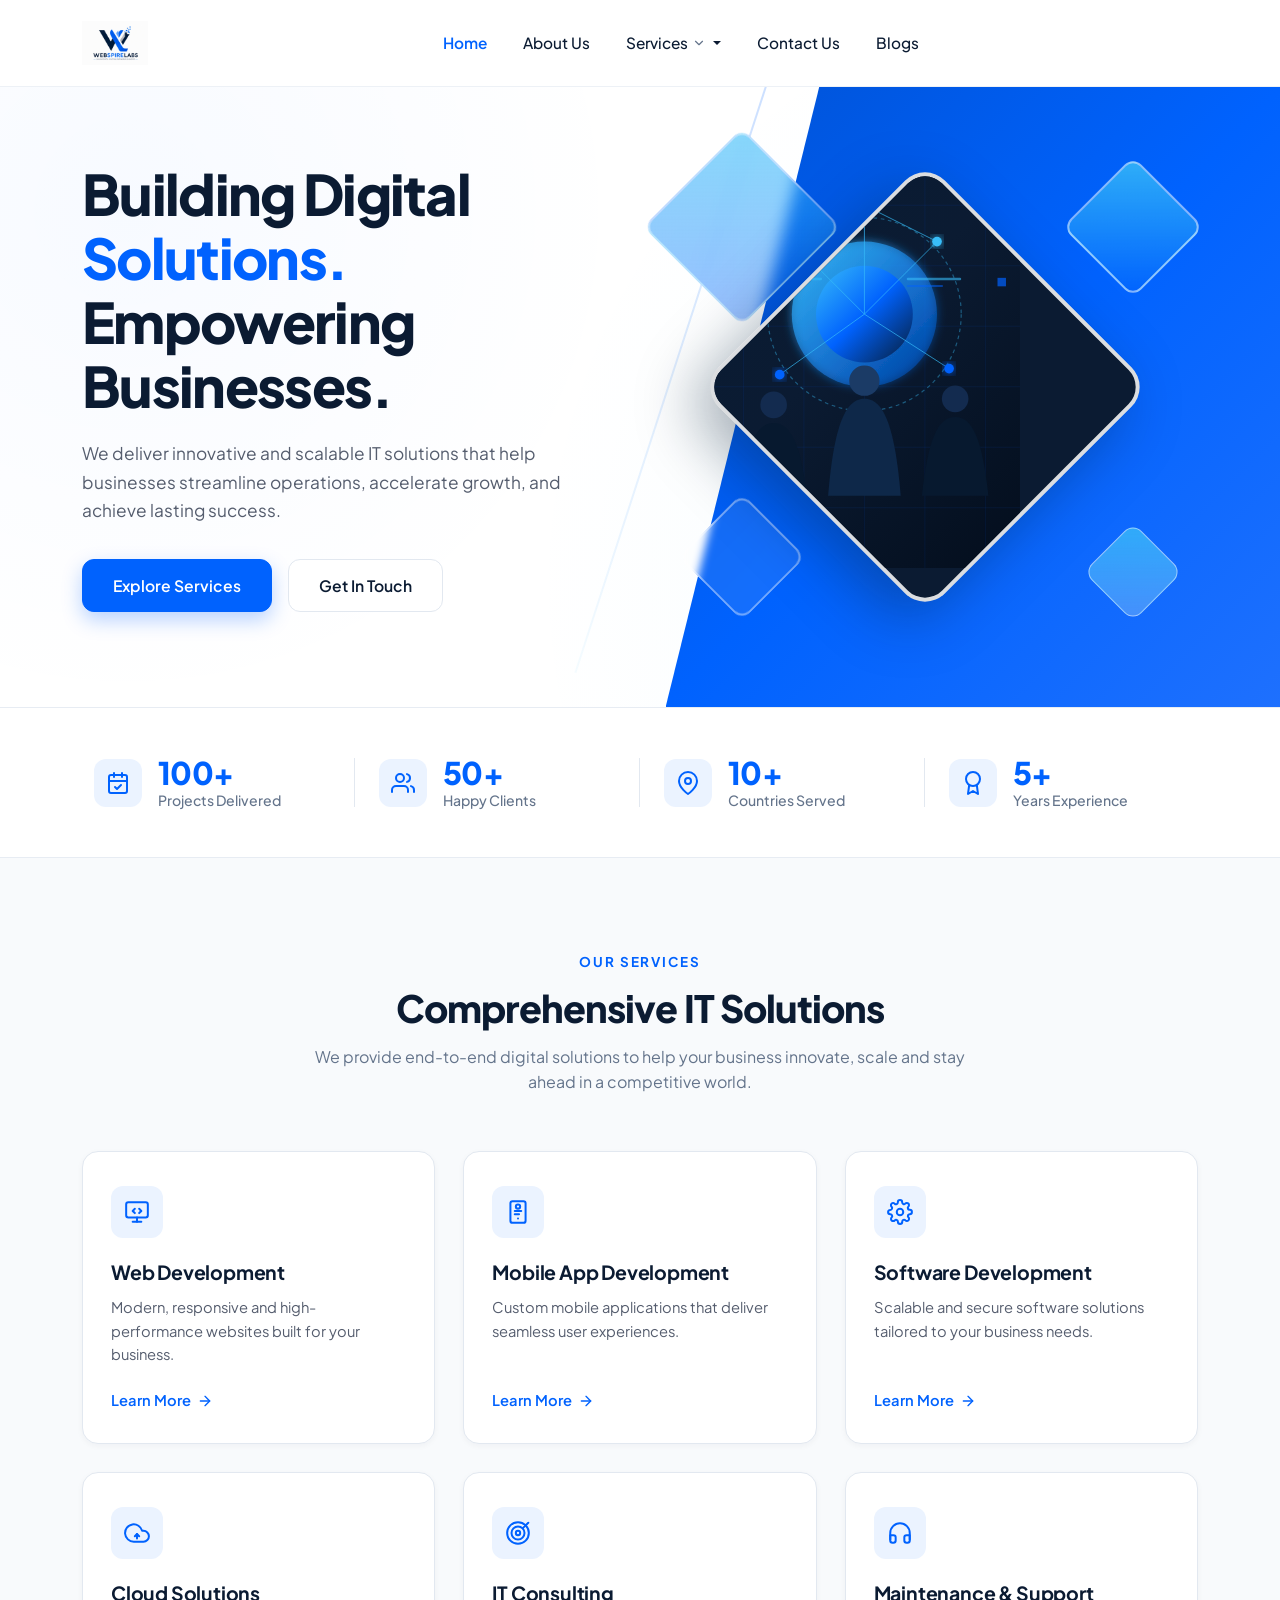
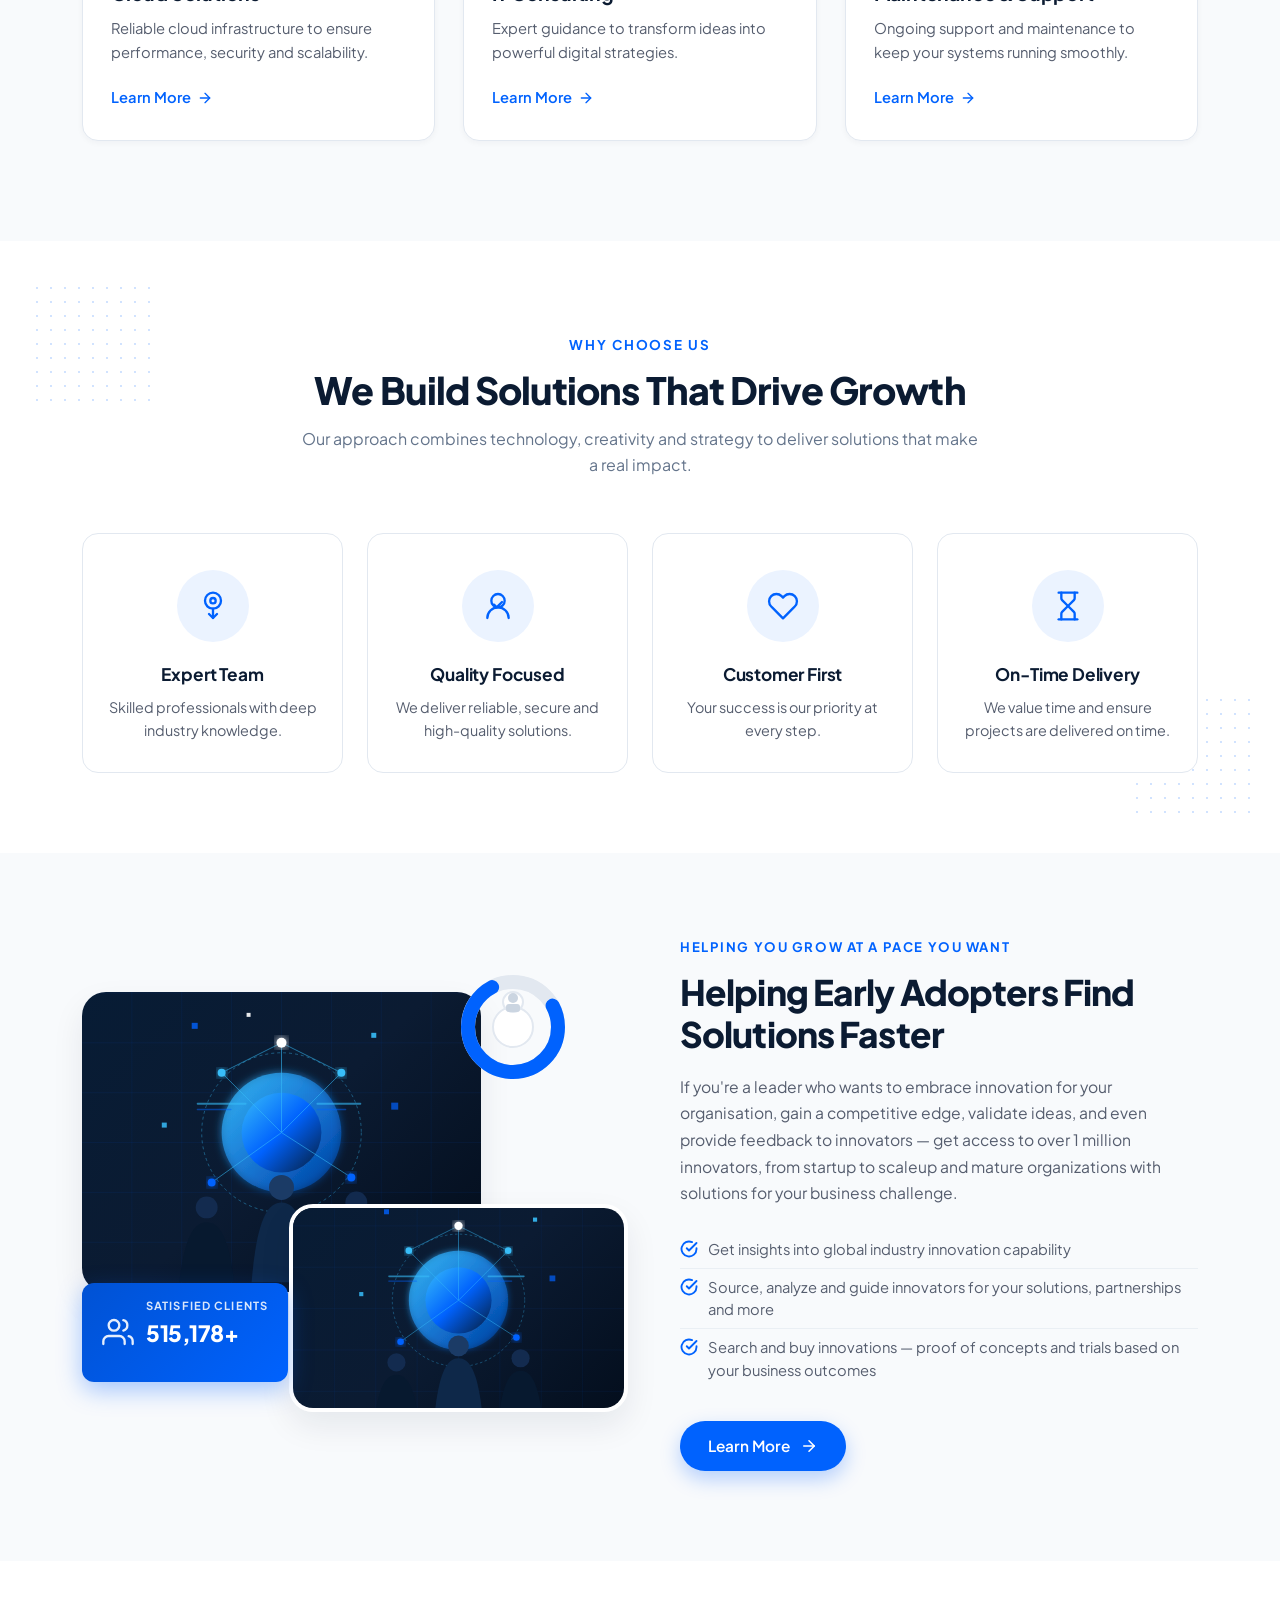
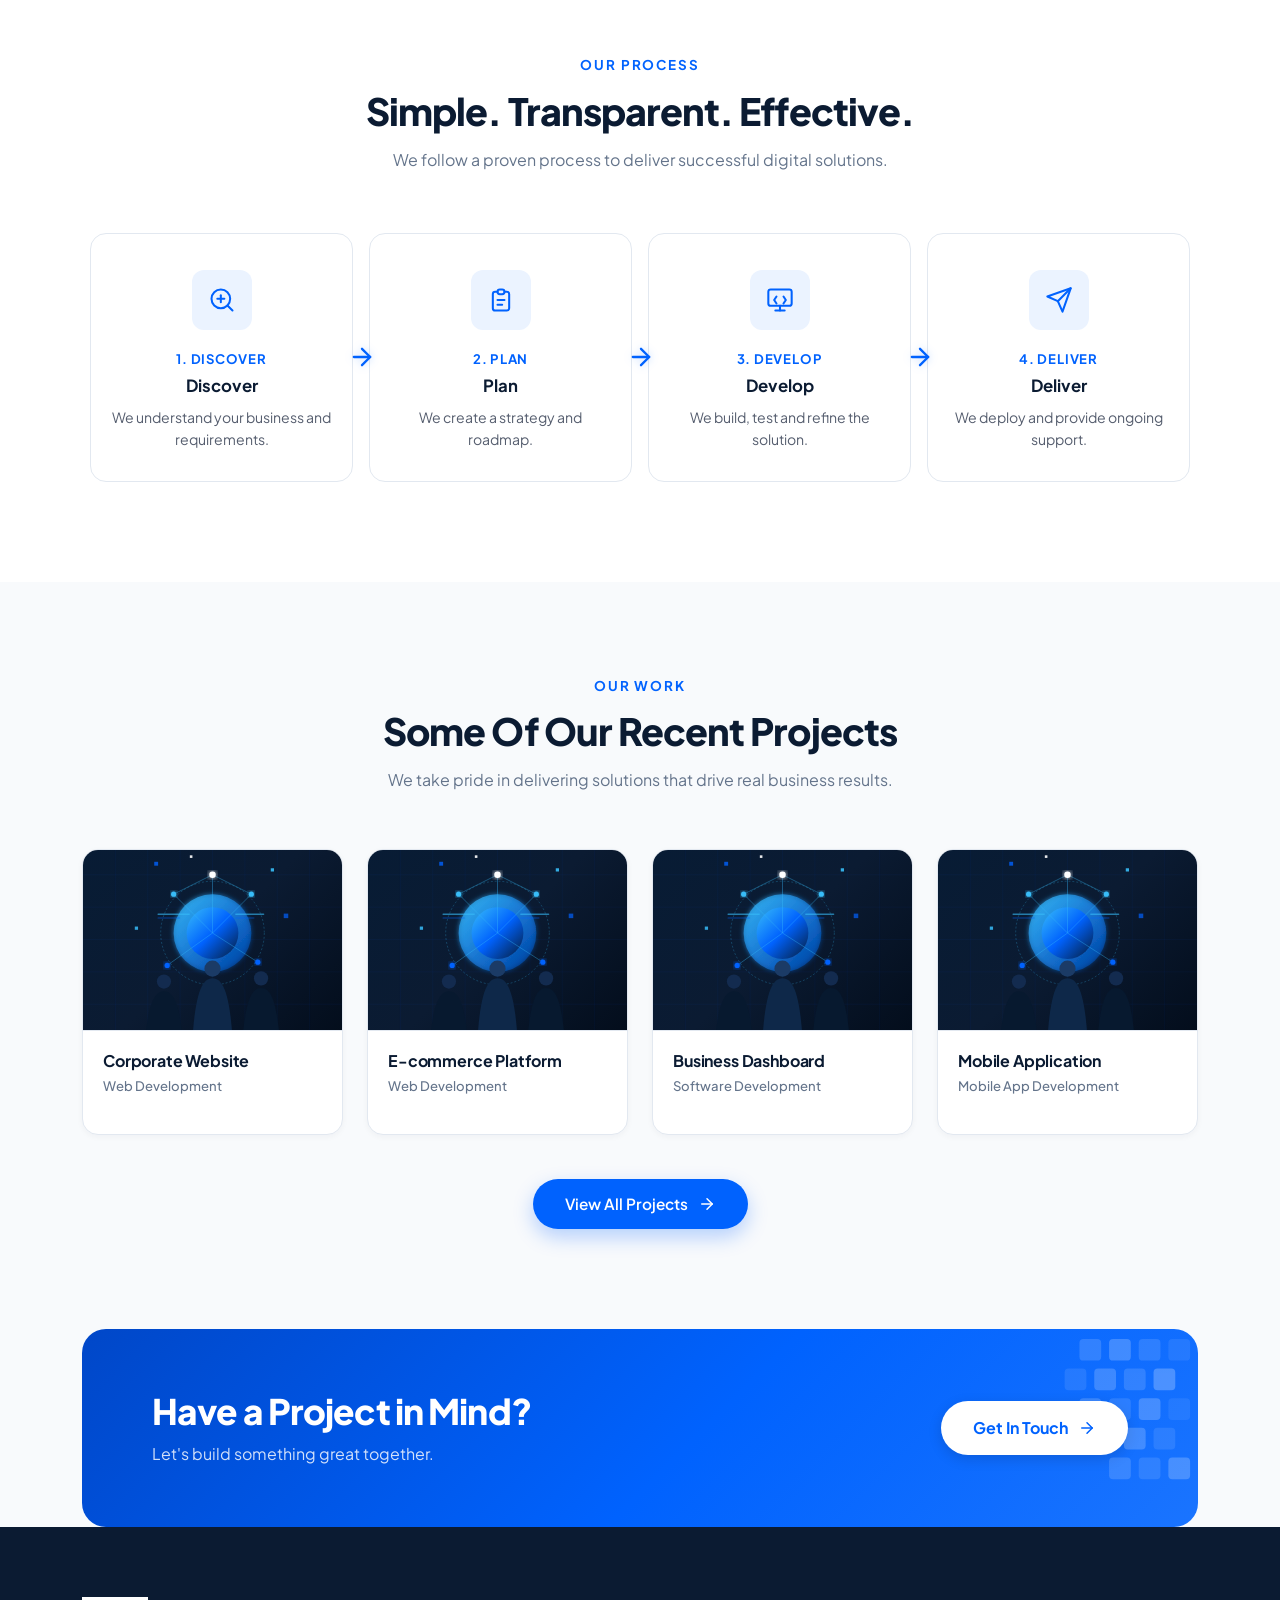
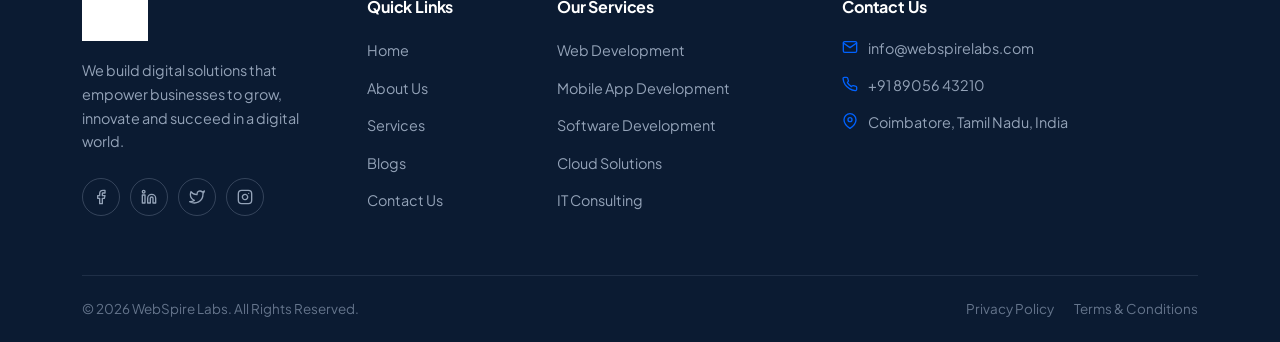
==== index.html @ a554f37a "28 aug" ====
<!DOCTYPE html>
<html lang="en">
<head>
  <!-- Character Encoding & Viewport -->
  <meta charset="UTF-8">
  <meta name="viewport" content="width=device-width, initial-scale=1.0">
  <meta http-equiv="X-UA-Compatible" content="IE=edge">

  <!-- Primary SEO Meta Tags -->
  <title>WebSpire Labs | Building Digital Solutions, Empowering Businesses</title>
  <meta name="title" content="WebSpire Labs | Building Digital Solutions, Empowering Businesses">
  <meta name="description" content="WebSpire Labs provides enterprise-grade IT solutions including Web Development, Mobile Apps, Cloud Solutions, and Software Engineering to accelerate business growth.">
  <meta name="keywords" content="WebSpire Labs, IT Solutions, Web Development, Mobile App Development, Software Development, Cloud Solutions, IT Consulting, Digital Transformation">
  <meta name="author" content="WebSpire Labs">
  <meta name="robots" content="index, follow">

  <!-- Open Graph / Facebook -->
  <meta property="og:type" content="website">
  <meta property="og:url" content="https://www.webspirelabs.com/">
  <meta property="og:title" content="WebSpire Labs | Building Digital Solutions, Empowering Businesses">
  <meta property="og:description" content="We deliver innovative and scalable IT solutions that help businesses streamline operations, accelerate growth, and achieve lasting success.">
  <meta property="og:image" content="asstes/logo.jpg">

  <!-- Twitter Card -->
  <meta name="twitter:card" content="summary_large_image">
  <meta name="twitter:url" content="https://www.webspirelabs.com/">
  <meta name="twitter:title" content="WebSpire Labs | Building Digital Solutions, Empowering Businesses">
  <meta name="twitter:description" content="We deliver innovative and scalable IT solutions that help businesses streamline operations, accelerate growth, and achieve lasting success.">
  <meta name="twitter:image" content="asstes/logo.jpg">

  <!-- Favicon -->
  <link rel="icon" type="image/jpeg" href="asstes/logo.jpg">

  <!-- Google Fonts Preconnect & Stylesheet -->
  <link rel="preconnect" href="https://fonts.googleapis.com">
  <link rel="preconnect" href="https://fonts.gstatic.com" crossorigin>
  <link href="https://fonts.googleapis.com/css2?family=Plus+Jakarta+Sans:wght@400;500;600;700;800&display=swap" rel="stylesheet">

  <!-- Bootstrap 5 CSS CDN -->
  <link href="https://cdn.jsdelivr.net/npm/bootstrap@5.3.3/dist/css/bootstrap.min.css" rel="stylesheet" integrity="sha384-QWTKZyjpPEjISv5WaRU9OFeRpok6YctnYmDr5pNlyT2bRjXh0JMhjY6hW+ALEwIH" crossorigin="anonymous">

  <!-- Custom Stylesheet -->
  <link rel="stylesheet" href="css/style.css">

  <!-- Schema.org JSON-LD Structured Data for SEO -->
  <script type="application/ld+json">
  {
    "@context": "https://schema.org",
    "@type": "Organization",
    "name": "WebSpire Labs",
    "url": "https://www.webspirelabs.com",
    "logo": "asstes/logo.jpg",
    "slogan": "Building Digital Solutions, Empowering Businesses",
    "description": "We deliver innovative and scalable IT solutions that help businesses streamline operations, accelerate growth, and achieve lasting success.",
    "sameAs": [],
    "hasOfferCatalog": {
      "@type": "OfferCatalog",
      "name": "Comprehensive IT Solutions",
      "itemListElement": [
        {
          "@type": "Offer",
          "itemOffered": {
            "@type": "Service",
            "name": "Web Development",
            "description": "Modern, responsive and high-performance websites built for your business."
          }
        },
        {
          "@type": "Offer",
          "itemOffered": {
            "@type": "Service",
            "name": "Mobile App Development",
            "description": "Custom mobile applications that deliver seamless user experiences."
          }
        },
        {
          "@type": "Offer",
          "itemOffered": {
            "@type": "Service",
            "name": "Software Development",
            "description": "Scalable and secure software solutions tailored to your business needs."
          }
        },
        {
          "@type": "Offer",
          "itemOffered": {
            "@type": "Service",
            "name": "Cloud Solutions",
            "description": "Reliable cloud infrastructure to ensure performance, security and scalability."
          }
        },
        {
          "@type": "Offer",
          "itemOffered": {
            "@type": "Service",
            "name": "IT Consulting",
            "description": "Expert guidance to transform ideas into powerful digital strategies."
          }
        },
        {
          "@type": "Offer",
          "itemOffered": {
            "@type": "Service",
            "name": "Maintenance & Support",
            "description": "Ongoing support and maintenance to keep your systems running smoothly."
          }
        }
      ]
    }
  }
  </script>
</head>
<body>

  <!-- Accessibility Skip Link -->
  <a href="#main-content" class="skip-to-content">Skip to main content</a>

  <!-- ==========================================================================
       Header & Navigation Bar
       ========================================================================== -->
  <header class="header-navbar">
    <div class="container">
      <nav class="navbar navbar-expand-lg p-0" aria-label="Main Navigation">
        
        <!-- Brand Logo -->
        <a class="navbar-brand brand-logo-container" href="#" aria-label="WebSpire Labs Home">
          <img src="asstes/logo.jpg" alt="WebSpire Labs - Building Digital Solutions, Empowering Businesses" class="brand-logo-img">
        </a>

        <!-- Mobile Toggler -->
        <button class="navbar-toggler d-lg-none border-0 p-1" type="button" data-bs-toggle="collapse" data-bs-target="#navbarMainContent" aria-controls="navbarMainContent" aria-expanded="false" aria-label="Toggle navigation">
          <span class="navbar-toggler-icon"></span>
        </button>

        <!-- Navbar Menu Items -->
        <div class="collapse navbar-collapse justify-content-center" id="navbarMainContent">
          <ul class="navbar-nav align-items-lg-center gap-lg-2 my-3 my-lg-0">
            <li class="nav-item">
              <a class="nav-link nav-link-custom active" aria-current="page" href="#">Home</a>
            </li>
            <li class="nav-item">
              <a class="nav-link nav-link-custom" href="about.html">About Us</a>
            </li>
            <li class="nav-item dropdown">
              <a class="nav-link nav-link-custom dropdown-toggle" href="#" id="servicesDropdown" role="button" data-bs-toggle="dropdown" aria-expanded="false">
                Services
                <svg class="nav-dropdown-chevron" viewBox="0 0 24 24" fill="none" stroke-width="2" stroke-linecap="round" stroke-linejoin="round">
                  <polyline points="6 9 12 15 18 9"></polyline>
                </svg>
              </a>
              <ul class="dropdown-menu custom-dropdown-menu" aria-labelledby="servicesDropdown">
                <li><a class="dropdown-item custom-dropdown-item" href="#services">Web Development</a></li>
                <li><a class="dropdown-item custom-dropdown-item" href="#services">Mobile App Development</a></li>
                <li><a class="dropdown-item custom-dropdown-item" href="#services">Software Development</a></li>
                <li><a class="dropdown-item custom-dropdown-item" href="#services">Cloud Solutions</a></li>
                <li><a class="dropdown-item custom-dropdown-item" href="#services">IT Consulting</a></li>
                <li><a class="dropdown-item custom-dropdown-item" href="#services">Maintenance & Support</a></li>
              </ul>
            </li>
            <li class="nav-item">
              <a class="nav-link nav-link-custom" href="#services">Contact Us</a>
            </li>
            <li class="nav-item">
              <a class="nav-link nav-link-custom" href="#services">Blogs</a>
            </li>
          </ul>
        </div>

        <!-- Header Actions (Right) -->
        <!-- <div class="d-none d-lg-flex align-items-center gap-3">
          <a href="#services" class="btn-nav-outline" id="headerCtaBtn">Get In Touch</a>
          <button class="btn-nav-hamburger" type="button" aria-label="Toggle Side Menu" title="Menu">
            <span></span>
            <span></span>
            <span></span>
          </button>
        </div> -->

      </nav>
    </div>
  </header>

  <!-- ==========================================================================
       Main Content Landmark
       ========================================================================== -->
  <main id="main-content">

    <!-- ==========================================================================
         Hero Section
         ========================================================================== -->
    <section class="hero-section" id="hero" aria-labelledby="hero-title">
      <!-- Angled Blue Polygon Graphic Backdrop (Right) -->
      <div class="hero-bg-accent" aria-hidden="true"></div>
      <div class="hero-bg-grid" aria-hidden="true"></div>
      <div class="hero-diagonal-line" aria-hidden="true"></div>

      <div class="container hero-content">
        <div class="row align-items-center gy-5">
          
          <!-- Left Column: Typography & CTAs -->
          <div class="col-lg-6">
            <h1 class="hero-headline" id="hero-title">
              Building Digital<br>
              <span class="highlight-blue">Solutions.</span><br>
              Empowering Businesses.
            </h1>

            <p class="hero-description">
              We deliver innovative and scalable IT solutions that help businesses streamline operations, accelerate growth, and achieve lasting success.
            </p>

            <div class="hero-cta-group">
              <a href="#services" class="btn-primary-hero" id="heroExploreBtn">Explore Services</a>
              <a href="#services" class="btn-secondary-hero" id="heroContactBtn">Get In Touch</a>
            </div>
          </div>

          <!-- Right Column: Geometric Diamond Visual Artwork -->
          <div class="col-lg-6">
            <div class="hero-visual-wrapper" aria-hidden="true">
              
              <!-- Floating Layered Diamond Accents -->
              <div class="accent-diamond accent-diamond-1"></div>
              <div class="accent-diamond accent-diamond-2"></div>
              <div class="accent-diamond accent-diamond-3"></div>
              <div class="accent-diamond accent-diamond-4"></div>

              <!-- Main Diamond Rotated Container -->
              <div class="diamond-image-frame">
                <img 
                  src="asstes/hero-placeholder.svg" 
                  alt="WebSpire Labs IT Team collaborating on scalable digital solutions" 
                  class="diamond-image-inner"
                  width="500" 
                  height="500"
                  loading="eager"
                >
              </div>

            </div>
          </div>

        </div>
      </div>
    </section>

    <!-- ==========================================================================
         Key Performance Metrics / Stats Strip
         ========================================================================== -->
    <section class="stats-section" id="stats" aria-label="Key Performance Metrics">
      <div class="container">
        <div class="stats-grid">
          
          <!-- Stat 1: Projects Delivered -->
          <div class="stat-card-item">
            <div class="stat-icon-wrap" aria-hidden="true">
              <!-- Calendar / Check Icon -->
              <svg viewBox="0 0 24 24" fill="none" stroke="currentColor" stroke-linecap="round" stroke-linejoin="round">
                <rect x="3" y="4" width="18" height="18" rx="2" ry="2"></rect>
                <line x1="16" y1="2" x2="16" y2="6"></line>
                <line x1="8" y1="2" x2="8" y2="6"></line>
                <line x1="3" y1="10" x2="21" y2="10"></line>
                <path d="M9 16l2 2 4-4"></path>
              </svg>
            </div>
            <div>
              <div class="stat-number" data-target="100" data-suffix="+">100+</div>
              <p class="stat-label">Projects Delivered</p>
            </div>
          </div>

          <!-- Stat 2: Happy Clients -->
          <div class="stat-card-item">
            <div class="stat-icon-wrap" aria-hidden="true">
              <!-- Users / Team Icon -->
              <svg viewBox="0 0 24 24" fill="none" stroke="currentColor" stroke-linecap="round" stroke-linejoin="round">
                <path d="M17 21v-2a4 4 0 0 0-4-4H5a4 4 0 0 0-4 4v2"></path>
                <circle cx="9" cy="7" r="4"></circle>
                <path d="M23 21v-2a4 4 0 0 0-3-3.87"></path>
                <path d="M16 3.13a4 4 0 0 1 0 7.75"></path>
              </svg>
            </div>
            <div>
              <div class="stat-number" data-target="50" data-suffix="+">50+</div>
              <p class="stat-label">Happy Clients</p>
            </div>
          </div>

          <!-- Stat 3: Countries Served -->
          <div class="stat-card-item">
            <div class="stat-icon-wrap" aria-hidden="true">
              <!-- Location Pin / Global Icon -->
              <svg viewBox="0 0 24 24" fill="none" stroke="currentColor" stroke-linecap="round" stroke-linejoin="round">
                <path d="M21 10c0 7-9 13-9 13s-9-6-9-13a9 9 0 0 1 18 0z"></path>
                <circle cx="12" cy="10" r="3"></circle>
              </svg>
            </div>
            <div>
              <div class="stat-number" data-target="10" data-suffix="+">10+</div>
              <p class="stat-label">Countries Served</p>
            </div>
          </div>

          <!-- Stat 4: Years Experience -->
          <div class="stat-card-item">
            <div class="stat-icon-wrap" aria-hidden="true">
              <!-- Award Ribbon Badge Icon -->
              <svg viewBox="0 0 24 24" fill="none" stroke="currentColor" stroke-linecap="round" stroke-linejoin="round">
                <circle cx="12" cy="8" r="7"></circle>
                <polyline points="8.21 13.89 7 23 12 20 17 23 15.79 13.88"></polyline>
              </svg>
            </div>
            <div>
              <div class="stat-number" data-target="5" data-suffix="+">5+</div>
              <p class="stat-label">Years Experience</p>
            </div>
          </div>

        </div>
      </div>
    </section>

    <!-- ==========================================================================
         "Our Services" Section
         ========================================================================== -->
    <section class="services-section" id="services" aria-labelledby="services-title">
      <div class="container">
        
        <!-- Section Header -->
        <div class="section-header">
          <span class="section-eyebrow">OUR SERVICES</span>
          <h2 class="section-title" id="services-title">Comprehensive IT Solutions</h2>
          <p class="section-subtitle">
            We provide end-to-end digital solutions to help your business innovate, scale and stay ahead in a competitive world.
          </p>
        </div>

        <!-- Service Cards Grid (3x2) -->
        <div class="services-grid">

          <!-- Card 1: Web Development -->
          <article class="service-card" aria-labelledby="service-1-title">
            <div class="service-icon-box" aria-hidden="true">
              <!-- Monitor / Code Icon -->
              <svg viewBox="0 0 24 24" fill="none" stroke="currentColor" stroke-linecap="round" stroke-linejoin="round">
                <rect x="2" y="3" width="20" height="14" rx="2" ry="2"></rect>
                <line x1="8" y1="21" x2="16" y2="21"></line>
                <line x1="12" y1="17" x2="12" y2="21"></line>
                <polyline points="10 9 8 11 10 13"></polyline>
                <polyline points="14 9 16 11 14 13"></polyline>
              </svg>
            </div>
            <h3 class="service-card-title" id="service-1-title">Web Development</h3>
            <p class="service-card-desc">
              Modern, responsive and high-performance websites built for your business.
            </p>
            <a href="#services" class="service-card-link" aria-label="Learn more about Web Development">
              Learn More
              <svg viewBox="0 0 24 24" fill="none" stroke="currentColor" stroke-linecap="round" stroke-linejoin="round">
                <line x1="5" y1="12" x2="19" y2="12"></line>
                <polyline points="12 5 19 12 12 19"></polyline>
              </svg>
            </a>
          </article>

          <!-- Card 2: Mobile App Development -->
          <article class="service-card" aria-labelledby="service-2-title">
            <div class="service-icon-box" aria-hidden="true">
              <!-- Smartphone Icon -->
              <svg viewBox="0 0 24 24" fill="none" stroke="currentColor" stroke-linecap="round" stroke-linejoin="round">
                <rect x="5" y="2" width="14" height="20" rx="2" ry="2"></rect>
                <line x1="12" y1="18" x2="12.01" y2="18"></line>
                <circle cx="12" cy="7" r="2"></circle>
                <line x1="9" y1="11" x2="15" y2="11"></line>
                <line x1="9" y1="14" x2="13" y2="14"></line>
              </svg>
            </div>
            <h3 class="service-card-title" id="service-2-title">Mobile App Development</h3>
            <p class="service-card-desc">
              Custom mobile applications that deliver seamless user experiences.
            </p>
            <a href="#services" class="service-card-link" aria-label="Learn more about Mobile App Development">
              Learn More
              <svg viewBox="0 0 24 24" fill="none" stroke="currentColor" stroke-linecap="round" stroke-linejoin="round">
                <line x1="5" y1="12" x2="19" y2="12"></line>
                <polyline points="12 5 19 12 12 19"></polyline>
              </svg>
            </a>
          </article>

          <!-- Card 3: Software Development -->
          <article class="service-card" aria-labelledby="service-3-title">
            <div class="service-icon-box" aria-hidden="true">
              <!-- Cog / Gears Icon -->
              <svg viewBox="0 0 24 24" fill="none" stroke="currentColor" stroke-linecap="round" stroke-linejoin="round">
                <circle cx="12" cy="12" r="3"></circle>
                <path d="M19.4 15a1.65 1.65 0 0 0 .33 1.82l.06.06a2 2 0 0 1 0 2.83 2 2 0 0 1-2.83 0l-.06-.06a1.65 1.65 0 0 0-1.82-.33 1.65 1.65 0 0 0-1 1.51V21a2 2 0 0 1-2 2 2 2 0 0 1-2-2v-.09A1.65 1.65 0 0 0 9 19.4a1.65 1.65 0 0 0-1.82.33l-.06.06a2 2 0 0 1-2.83 0 2 2 0 0 1 0-2.83l.06-.06a1.65 1.65 0 0 0 .33-1.82 1.65 1.65 0 0 0-1.51-1H3a2 2 0 0 1-2-2 2 2 0 0 1 2-2h.09A1.65 1.65 0 0 0 4.6 9a1.65 1.65 0 0 0-.33-1.82l-.06-.06a2 2 0 0 1 0-2.83 2 2 0 0 1 2.83 0l.06.06a1.65 1.65 0 0 0 1.82.33H9a1.65 1.65 0 0 0 1-1.51V3a2 2 0 0 1 2-2 2 2 0 0 1 2 2v.09a1.65 1.65 0 0 0 1 1.51 1.65 1.65 0 0 0 1.82-.33l.06-.06a2 2 0 0 1 2.83 0 2 2 0 0 1 0 2.83l-.06.06a1.65 1.65 0 0 0-.33 1.82V9a1.65 1.65 0 0 0 1.51 1H21a2 2 0 0 1 2 2 2 2 0 0 1-2 2h-.09a1.65 1.65 0 0 0-1.51 1z"></path>
              </svg>
            </div>
            <h3 class="service-card-title" id="service-3-title">Software Development</h3>
            <p class="service-card-desc">
              Scalable and secure software solutions tailored to your business needs.
            </p>
            <a href="#services" class="service-card-link" aria-label="Learn more about Software Development">
              Learn More
              <svg viewBox="0 0 24 24" fill="none" stroke="currentColor" stroke-linecap="round" stroke-linejoin="round">
                <line x1="5" y1="12" x2="19" y2="12"></line>
                <polyline points="12 5 19 12 12 19"></polyline>
              </svg>
            </a>
          </article>

          <!-- Card 4: Cloud Solutions -->
          <article class="service-card" aria-labelledby="service-4-title">
            <div class="service-icon-box" aria-hidden="true">
              <!-- Cloud / Arrows Icon -->
              <svg viewBox="0 0 24 24" fill="none" stroke="currentColor" stroke-linecap="round" stroke-linejoin="round">
                <path d="M18 10h-1.26A8 8 0 1 0 9 20h9a5 5 0 0 0 0-10z"></path>
                <polyline points="12 13 12 17"></polyline>
                <polyline points="10 15 12 13 14 15"></polyline>
              </svg>
            </div>
            <h3 class="service-card-title" id="service-4-title">Cloud Solutions</h3>
            <p class="service-card-desc">
              Reliable cloud infrastructure to ensure performance, security and scalability.
            </p>
            <a href="#services" class="service-card-link" aria-label="Learn more about Cloud Solutions">
              Learn More
              <svg viewBox="0 0 24 24" fill="none" stroke="currentColor" stroke-linecap="round" stroke-linejoin="round">
                <line x1="5" y1="12" x2="19" y2="12"></line>
                <polyline points="12 5 19 12 12 19"></polyline>
              </svg>
            </a>
          </article>

          <!-- Card 5: IT Consulting -->
          <article class="service-card" aria-labelledby="service-5-title">
            <div class="service-icon-box" aria-hidden="true">
              <!-- Target / Strategy Icon -->
              <svg viewBox="0 0 24 24" fill="none" stroke="currentColor" stroke-linecap="round" stroke-linejoin="round">
                <circle cx="12" cy="12" r="10"></circle>
                <circle cx="12" cy="12" r="6"></circle>
                <circle cx="12" cy="12" r="2"></circle>
                <line x1="16.5" y1="7.5" x2="21.5" y2="2.5"></line>
              </svg>
            </div>
            <h3 class="service-card-title" id="service-5-title">IT Consulting</h3>
            <p class="service-card-desc">
              Expert guidance to transform ideas into powerful digital strategies.
            </p>
            <a href="#services" class="service-card-link" aria-label="Learn more about IT Consulting">
              Learn More
              <svg viewBox="0 0 24 24" fill="none" stroke="currentColor" stroke-linecap="round" stroke-linejoin="round">
                <line x1="5" y1="12" x2="19" y2="12"></line>
                <polyline points="12 5 19 12 12 19"></polyline>
              </svg>
            </a>
          </article>

          <!-- Card 6: Maintenance & Support -->
          <article class="service-card" aria-labelledby="service-6-title">
            <div class="service-icon-box" aria-hidden="true">
              <!-- Support Headset Icon -->
              <svg viewBox="0 0 24 24" fill="none" stroke="currentColor" stroke-linecap="round" stroke-linejoin="round">
                <path d="M3 18v-6a9 9 0 0 1 18 0v6"></path>
                <path d="M21 19a2 2 0 0 1-2 2h-1a2 2 0 0 1-2-2v-3a2 2 0 0 1 2-2h3zM3 19a2 2 0 0 0 2 2h1a2 2 0 0 0 2-2v-3a2 2 0 0 0-2-2H3z"></path>
              </svg>
            </div>
            <h3 class="service-card-title" id="service-6-title">Maintenance & Support</h3>
            <p class="service-card-desc">
              Ongoing support and maintenance to keep your systems running smoothly.
            </p>
            <a href="#services" class="service-card-link" aria-label="Learn more about Maintenance & Support">
              Learn More
              <svg viewBox="0 0 24 24" fill="none" stroke="currentColor" stroke-linecap="round" stroke-linejoin="round">
                <line x1="5" y1="12" x2="19" y2="12"></line>
                <polyline points="12 5 19 12 12 19"></polyline>
              </svg>
            </a>
          </article>

        </div>
      </div>
    </section>


    <!-- ======================================================================
         Section 5 — Why Choose Us  (Image2 — Top)
         ====================================================================== -->
    <section class="why-choose-section" id="why-choose-us" aria-labelledby="why-title">
      <div class="container">

        <!-- Header -->
        <div class="why-choose-header">
          <span class="section-eyebrow">WHY CHOOSE US</span>
          <h2 class="section-title" id="why-title">We Build Solutions That <span class="highlight-blue">Drive Growth</span></h2>
          <p class="section-subtitle">Our approach combines technology, creativity and strategy to deliver solutions that make a real impact.</p>
        </div>

        <!-- 4-Column Pillar Cards -->
        <div class="why-pillars-grid">

          <!-- Pillar 1: Expert Team -->
          <article class="pillar-card" aria-labelledby="pillar-1-title">
            <div class="pillar-icon-wrap" aria-hidden="true">
              <!-- Award / Expert icon -->
              <svg viewBox="0 0 24 24" fill="none" stroke="currentColor" stroke-linecap="round" stroke-linejoin="round">
                <circle cx="12" cy="8" r="6"></circle>
                <path d="M12 14v7"></path>
                <path d="M9 18l3 3 3-3"></path>
                <circle cx="12" cy="8" r="2"></circle>
              </svg>
            </div>
            <h3 class="pillar-title" id="pillar-1-title">Expert Team</h3>
            <p class="pillar-desc">Skilled professionals with deep industry knowledge.</p>
          </article>

          <!-- Pillar 2: Quality Focused -->
          <article class="pillar-card" aria-labelledby="pillar-2-title">
            <div class="pillar-icon-wrap" aria-hidden="true">
              <!-- Verified person / quality icon -->
              <svg viewBox="0 0 24 24" fill="none" stroke="currentColor" stroke-linecap="round" stroke-linejoin="round">
                <circle cx="12" cy="8" r="5"></circle>
                <path d="M20 21a8 8 0 1 0-16 0"></path>
                <path d="M9 11l2 2 4-4"></path>
              </svg>
            </div>
            <h3 class="pillar-title" id="pillar-2-title">Quality Focused</h3>
            <p class="pillar-desc">We deliver reliable, secure and high-quality solutions.</p>
          </article>

          <!-- Pillar 3: Customer First -->
          <article class="pillar-card" aria-labelledby="pillar-3-title">
            <div class="pillar-icon-wrap" aria-hidden="true">
              <!-- Heart / Customer first icon -->
              <svg viewBox="0 0 24 24" fill="none" stroke="currentColor" stroke-linecap="round" stroke-linejoin="round">
                <path d="M20.84 4.61a5.5 5.5 0 0 0-7.78 0L12 5.67l-1.06-1.06a5.5 5.5 0 0 0-7.78 7.78l1.06 1.06L12 21.23l7.78-7.78 1.06-1.06a5.5 5.5 0 0 0 0-7.78z"></path>
              </svg>
            </div>
            <h3 class="pillar-title" id="pillar-3-title">Customer First</h3>
            <p class="pillar-desc">Your success is our priority at every step.</p>
          </article>

          <!-- Pillar 4: On-Time Delivery -->
          <article class="pillar-card" aria-labelledby="pillar-4-title">
            <div class="pillar-icon-wrap" aria-hidden="true">
              <!-- Hourglass / Timer icon -->
              <svg viewBox="0 0 24 24" fill="none" stroke="currentColor" stroke-linecap="round" stroke-linejoin="round">
                <path d="M5 22h14"></path>
                <path d="M5 2h14"></path>
                <path d="M17 22v-4.172a2 2 0 0 0-.586-1.414L12 12l-4.414 4.414A2 2 0 0 0 7 17.828V22"></path>
                <path d="M7 2v4.172a2 2 0 0 0 .586 1.414L12 12l4.414-4.414A2 2 0 0 0 17 6.172V2"></path>
              </svg>
            </div>
            <h3 class="pillar-title" id="pillar-4-title">On-Time Delivery</h3>
            <p class="pillar-desc">We value time and ensure projects are delivered on time.</p>
          </article>

        </div>
      </div>
    </section>

    <!-- ======================================================================
         Section 6 — Feature / About Block  (Image2 — Lower Half)
         ====================================================================== -->
    <section class="feature-block-section" id="about" aria-labelledby="feature-title">
      <div class="container">
        <div class="row align-items-center gy-5">

          <!-- Left: Stacked Image Collage -->
          <div class="col-lg-6">
            <div class="feature-image-collage">

              <!-- Main large image -->
              <div class="feature-img-main">
                <img src="asstes/hero-placeholder.svg" alt="WebSpire Labs team analyzing business solutions together" loading="lazy" width="520" height="300">
              </div>

              <!-- Secondary overlapping image -->
              <div class="feature-img-secondary">
                <img src="asstes/hero-placeholder.svg" alt="Software developer working at multiple monitors on enterprise software" loading="lazy" width="380" height="200">
              </div>

              <!-- Satisfied Clients Badge -->
              <div class="feature-clients-badge" aria-label="515,178 Satisfied Clients">
                <svg viewBox="0 0 24 24" fill="none" stroke="currentColor" stroke-linecap="round" stroke-linejoin="round">
                  <path d="M17 21v-2a4 4 0 0 0-4-4H5a4 4 0 0 0-4 4v2"></path>
                  <circle cx="9" cy="7" r="4"></circle>
                  <path d="M23 21v-2a4 4 0 0 0-3-3.87"></path>
                  <path d="M16 3.13a4 4 0 0 1 0 7.75"></path>
                </svg>
                <div>
                  <p class="badge-label">Satisfied Clients</p>
                  <p class="badge-number">515,178+</p>
                </div>
              </div>

              <!-- Floating SVG Donut Ring Accent -->
              <div class="feature-ring-accent" aria-hidden="true">
                <svg viewBox="0 0 110 110" fill="none" xmlns="http://www.w3.org/2000/svg">
                  <circle cx="55" cy="55" r="45" stroke="#E2E8F0" stroke-width="14"/>
                  <circle cx="55" cy="55" r="45" stroke="#0062FE" stroke-width="14" stroke-dasharray="220 70" stroke-dashoffset="30" stroke-linecap="round"/>
                  <circle cx="55" cy="55" r="20" fill="white" stroke="#E2E8F0" stroke-width="2"/>
                  <circle cx="55" cy="30" r="10" fill="white" stroke="#E2E8F0" stroke-width="2"/>
                  <!-- Avatar silhouette placeholder -->
                  <circle cx="55" cy="26" r="5" fill="#CBD5E1"/>
                  <rect x="48" y="32" width="14" height="8" rx="3" fill="#CBD5E1"/>
                </svg>
              </div>

            </div>
          </div>

          <!-- Right: Content -->
          <div class="col-lg-6">
            <div class="feature-content-col">
              <span class="feature-eyebrow">HELPING YOU GROW AT A PACE YOU WANT</span>
              <h2 class="feature-title" id="feature-title">Helping Early Adopters Find Solutions Faster</h2>
              <p class="feature-body">
                If you're a leader who wants to embrace innovation for your organisation, gain a competitive edge, validate ideas, and even provide feedback to innovators — get access to over 1 million innovators, from startup to scaleup and mature organizations with solutions for your business challenge.
              </p>

              <ul class="feature-checklist" role="list">
                <li>
                  <svg viewBox="0 0 24 24" fill="none" stroke="currentColor" stroke-linecap="round" stroke-linejoin="round" aria-hidden="true">
                    <path d="M22 11.08V12a10 10 0 1 1-5.93-9.14"></path>
                    <polyline points="22 4 12 14.01 9 11.01"></polyline>
                  </svg>
                  Get insights into global industry innovation capability
                </li>
                <li>
                  <svg viewBox="0 0 24 24" fill="none" stroke="currentColor" stroke-linecap="round" stroke-linejoin="round" aria-hidden="true">
                    <path d="M22 11.08V12a10 10 0 1 1-5.93-9.14"></path>
                    <polyline points="22 4 12 14.01 9 11.01"></polyline>
                  </svg>
                  Source, analyze and guide innovators for your solutions, partnerships and more
                </li>
                <li>
                  <svg viewBox="0 0 24 24" fill="none" stroke="currentColor" stroke-linecap="round" stroke-linejoin="round" aria-hidden="true">
                    <path d="M22 11.08V12a10 10 0 1 1-5.93-9.14"></path>
                    <polyline points="22 4 12 14.01 9 11.01"></polyline>
                  </svg>
                  Search and buy innovations — proof of concepts and trials based on your business outcomes
                </li>
              </ul>

              <a href="#services" class="btn-feature-primary" id="featureLearnMoreBtn">
                Learn More
                <svg viewBox="0 0 24 24" fill="none" stroke="currentColor" stroke-linecap="round" stroke-linejoin="round" aria-hidden="true">
                  <line x1="5" y1="12" x2="19" y2="12"></line>
                  <polyline points="12 5 19 12 12 19"></polyline>
                </svg>
              </a>
            </div>
          </div>

        </div>
      </div>
    </section>

    <!-- ======================================================================
         Section 7 — Our Process  (Image3 — Top)
         ====================================================================== -->
    <section class="process-section" id="our-process" aria-labelledby="process-title">
      <div class="container">

        <!-- Header -->
        <div class="process-header">
          <span class="section-eyebrow">OUR PROCESS</span>
          <h2 class="section-title" id="process-title">Simple. Transparent. Effective.</h2>
          <p class="section-subtitle">We follow a proven process to deliver successful digital solutions.</p>
        </div>

        <!-- 4-Step Horizontal Flow -->
        <div class="process-steps-grid">

          <!-- Step 1: Discover -->
          <div class="process-step-item" aria-label="Step 1: Discover">
            <div class="process-step-icon" aria-hidden="true">
              <!-- Search / Discovery icon -->
              <svg viewBox="0 0 24 24" fill="none" stroke="currentColor" stroke-linecap="round" stroke-linejoin="round">
                <circle cx="11" cy="11" r="8"></circle>
                <line x1="21" y1="21" x2="16.65" y2="16.65"></line>
                <line x1="11" y1="8" x2="11" y2="14"></line>
                <line x1="8" y1="11" x2="14" y2="11"></line>
              </svg>
            </div>
            <p class="process-step-num">1. Discover</p>
            <h3 class="process-step-title">Discover</h3>
            <p class="process-step-desc">We understand your business and requirements.</p>
            <!-- Arrow to next step -->
            <div class="process-arrow" aria-hidden="true">
              <svg viewBox="0 0 24 24" fill="none" stroke="currentColor" stroke-linecap="round" stroke-linejoin="round">
                <line x1="5" y1="12" x2="19" y2="12"></line>
                <polyline points="12 5 19 12 12 19"></polyline>
              </svg>
            </div>
          </div>

          <!-- Step 2: Plan -->
          <div class="process-step-item" aria-label="Step 2: Plan">
            <div class="process-step-icon" aria-hidden="true">
              <!-- Clipboard / Plan icon -->
              <svg viewBox="0 0 24 24" fill="none" stroke="currentColor" stroke-linecap="round" stroke-linejoin="round">
                <path d="M9 5H7a2 2 0 0 0-2 2v12a2 2 0 0 0 2 2h10a2 2 0 0 0 2-2V7a2 2 0 0 0-2-2h-2"></path>
                <rect x="9" y="3" width="6" height="4" rx="2"></rect>
                <path d="M9 12h6"></path>
                <path d="M9 16h4"></path>
              </svg>
            </div>
            <p class="process-step-num">2. Plan</p>
            <h3 class="process-step-title">Plan</h3>
            <p class="process-step-desc">We create a strategy and roadmap.</p>
            <!-- Arrow -->
            <div class="process-arrow" aria-hidden="true">
              <svg viewBox="0 0 24 24" fill="none" stroke="currentColor" stroke-linecap="round" stroke-linejoin="round">
                <line x1="5" y1="12" x2="19" y2="12"></line>
                <polyline points="12 5 19 12 12 19"></polyline>
              </svg>
            </div>
          </div>

          <!-- Step 3: Develop -->
          <div class="process-step-item" aria-label="Step 3: Develop">
            <div class="process-step-icon" aria-hidden="true">
              <!-- Laptop / Code icon -->
              <svg viewBox="0 0 24 24" fill="none" stroke="currentColor" stroke-linecap="round" stroke-linejoin="round">
                <rect x="2" y="3" width="20" height="14" rx="2" ry="2"></rect>
                <line x1="8" y1="21" x2="16" y2="21"></line>
                <line x1="12" y1="17" x2="12" y2="21"></line>
                <polyline points="9 9 7 12 9 15"></polyline>
                <polyline points="15 9 17 12 15 15"></polyline>
              </svg>
            </div>
            <p class="process-step-num">3. Develop</p>
            <h3 class="process-step-title">Develop</h3>
            <p class="process-step-desc">We build, test and refine the solution.</p>
            <!-- Arrow -->
            <div class="process-arrow" aria-hidden="true">
              <svg viewBox="0 0 24 24" fill="none" stroke="currentColor" stroke-linecap="round" stroke-linejoin="round">
                <line x1="5" y1="12" x2="19" y2="12"></line>
                <polyline points="12 5 19 12 12 19"></polyline>
              </svg>
            </div>
          </div>

          <!-- Step 4: Deliver -->
          <div class="process-step-item" aria-label="Step 4: Deliver">
            <div class="process-step-icon" aria-hidden="true">
              <!-- Paper plane / Deliver icon -->
              <svg viewBox="0 0 24 24" fill="none" stroke="currentColor" stroke-linecap="round" stroke-linejoin="round">
                <line x1="22" y1="2" x2="11" y2="13"></line>
                <polygon points="22 2 15 22 11 13 2 9 22 2"></polygon>
              </svg>
            </div>
            <p class="process-step-num">4. Deliver</p>
            <h3 class="process-step-title">Deliver</h3>
            <p class="process-step-desc">We deploy and provide ongoing support.</p>
          </div>

        </div>
      </div>
    </section>

    <!-- ======================================================================
         Section 8 — Our Work / Portfolio  (Image3 — Middle)
         ====================================================================== -->
    <section class="portfolio-section" id="our-work" aria-labelledby="portfolio-title">
      <div class="container">

        <!-- Header -->
        <div class="portfolio-header">
          <span class="section-eyebrow">OUR WORK</span>
          <h2 class="section-title" id="portfolio-title">Some Of Our Recent Projects</h2>
          <p class="section-subtitle">We take pride in delivering solutions that drive real business results.</p>
        </div>

        <!-- 4-Column Portfolio Grid -->
        <div class="portfolio-grid">

          <!-- Project 1 -->
          <article class="portfolio-card" aria-labelledby="project-1-title">
            <div class="portfolio-card-img">
              <img src="asstes/hero-placeholder.svg" alt="Corporate Website project — professional web development by WebSpire Labs" loading="lazy" width="320" height="180">
              <div class="portfolio-card-img-overlay" aria-hidden="true"></div>
            </div>
            <div class="portfolio-card-body">
              <h3 class="portfolio-card-title" id="project-1-title">Corporate Website</h3>
              <p class="portfolio-card-cat">Web Development</p>
            </div>
          </article>

          <!-- Project 2 -->
          <article class="portfolio-card" aria-labelledby="project-2-title">
            <div class="portfolio-card-img">
              <img src="asstes/hero-placeholder.svg" alt="E-commerce Platform — scalable online store developed by WebSpire Labs" loading="lazy" width="320" height="180">
              <div class="portfolio-card-img-overlay" aria-hidden="true"></div>
            </div>
            <div class="portfolio-card-body">
              <h3 class="portfolio-card-title" id="project-2-title">E-commerce Platform</h3>
              <p class="portfolio-card-cat">Web Development</p>
            </div>
          </article>

          <!-- Project 3 -->
          <article class="portfolio-card" aria-labelledby="project-3-title">
            <div class="portfolio-card-img">
              <img src="asstes/hero-placeholder.svg" alt="Business Dashboard — enterprise analytics dashboard by WebSpire Labs" loading="lazy" width="320" height="180">
              <div class="portfolio-card-img-overlay" aria-hidden="true"></div>
            </div>
            <div class="portfolio-card-body">
              <h3 class="portfolio-card-title" id="project-3-title">Business Dashboard</h3>
              <p class="portfolio-card-cat">Software Development</p>
            </div>
          </article>

          <!-- Project 4 -->
          <article class="portfolio-card" aria-labelledby="project-4-title">
            <div class="portfolio-card-img">
              <img src="asstes/hero-placeholder.svg" alt="Mobile Application — cross-platform mobile app developed by WebSpire Labs" loading="lazy" width="320" height="180">
              <div class="portfolio-card-img-overlay" aria-hidden="true"></div>
            </div>
            <div class="portfolio-card-body">
              <h3 class="portfolio-card-title" id="project-4-title">Mobile Application</h3>
              <p class="portfolio-card-cat">Mobile App Development</p>
            </div>
          </article>

        </div>

        <!-- CTA: View All Projects -->
        <div class="portfolio-cta-wrap">
          <a href="#our-work" class="btn-portfolio-cta" id="viewAllProjectsBtn">
            View All Projects
            <svg viewBox="0 0 24 24" fill="none" stroke="currentColor" stroke-linecap="round" stroke-linejoin="round" aria-hidden="true">
              <line x1="5" y1="12" x2="19" y2="12"></line>
              <polyline points="12 5 19 12 12 19"></polyline>
            </svg>
          </a>
        </div>

      </div>
    </section>

    <!-- ======================================================================
         Section 9 — CTA Banner: "Have a Project in Mind?"  (Image3 — Lower)
         ====================================================================== -->
    <section class="cta-banner-section" id="cta-banner" aria-label="Call to Action Banner">
      <div class="container">
        <div class="cta-banner-inner">

          <!-- Text Content -->
          <div class="cta-banner-text">
            <h2 class="cta-banner-title">Have a Project in Mind?</h2>
            <p class="cta-banner-subtitle">Let's build something great together.</p>
          </div>

          <!-- Action Button -->
          <a href="#our-process" class="btn-cta-banner" id="ctaBannerBtn">
            Get In Touch
            <svg viewBox="0 0 24 24" fill="none" stroke="currentColor" stroke-linecap="round" stroke-linejoin="round" aria-hidden="true">
              <line x1="5" y1="12" x2="19" y2="12"></line>
              <polyline points="12 5 19 12 12 19"></polyline>
            </svg>
          </a>

          <!-- Decorative Pixel Pattern (Top Right) -->
          <div class="cta-banner-pixels" aria-hidden="true">
            <svg viewBox="0 0 180 200" fill="none" xmlns="http://www.w3.org/2000/svg" preserveAspectRatio="xMaxYMid meet">
              <rect x="60"  y="10"  width="22" height="22" rx="4" fill="rgba(255,255,255,0.22)"/>
              <rect x="90"  y="10"  width="22" height="22" rx="4" fill="rgba(255,255,255,0.30)"/>
              <rect x="120" y="10"  width="22" height="22" rx="4" fill="rgba(255,255,255,0.18)"/>
              <rect x="150" y="10"  width="22" height="22" rx="4" fill="rgba(255,255,255,0.12)"/>
              <rect x="45"  y="40"  width="22" height="22" rx="4" fill="rgba(255,255,255,0.14)"/>
              <rect x="75"  y="40"  width="22" height="22" rx="4" fill="rgba(255,255,255,0.28)"/>
              <rect x="105" y="40"  width="22" height="22" rx="4" fill="rgba(255,255,255,0.20)"/>
              <rect x="135" y="40"  width="22" height="22" rx="4" fill="rgba(255,255,255,0.35)"/>
              <rect x="60"  y="70"  width="22" height="22" rx="4" fill="rgba(255,255,255,0.25)"/>
              <rect x="90"  y="70"  width="22" height="22" rx="4" fill="rgba(255,255,255,0.16)"/>
              <rect x="120" y="70"  width="22" height="22" rx="4" fill="rgba(255,255,255,0.30)"/>
              <rect x="150" y="70"  width="22" height="22" rx="4" fill="rgba(255,255,255,0.10)"/>
              <rect x="75"  y="100" width="22" height="22" rx="4" fill="rgba(255,255,255,0.20)"/>
              <rect x="105" y="100" width="22" height="22" rx="4" fill="rgba(255,255,255,0.28)"/>
              <rect x="135" y="100" width="22" height="22" rx="4" fill="rgba(255,255,255,0.14)"/>
              <rect x="90"  y="130" width="22" height="22" rx="4" fill="rgba(255,255,255,0.22)"/>
              <rect x="120" y="130" width="22" height="22" rx="4" fill="rgba(255,255,255,0.16)"/>
              <rect x="150" y="130" width="22" height="22" rx="4" fill="rgba(255,255,255,0.30)"/>
            </svg>
          </div>

        </div>
      </div>
    </section>

  </main>

  <!-- ==========================================================================
       Full 4-Column Footer  (Image3 — Bottom)
       ========================================================================== -->
  <footer class="site-footer" id="contact" role="contentinfo" aria-label="Site Footer">
    <div class="container">
      <div class="row gy-4">

        <!-- Column 1: Logo + Tagline + Socials -->
        <div class="col-lg-3 col-md-6 footer-logo-col">
          <a href="#" aria-label="WebSpire Labs Home">
            <img src="asstes/logo.jpg" alt="WebSpire Labs logo" class="footer-logo-img" width="160" height="44">
          </a>
          <p class="footer-tagline">
            We build digital solutions that empower businesses to grow, innovate and succeed in a digital world.
          </p>
          <nav class="footer-socials" aria-label="Social Media Links">
            <!-- Facebook -->
            <a href="#" class="footer-social-link" aria-label="Follow WebSpire Labs on Facebook" rel="noopener noreferrer">
              <svg viewBox="0 0 24 24" fill="none" stroke="currentColor" stroke-linecap="round" stroke-linejoin="round">
                <path d="M18 2h-3a5 5 0 0 0-5 5v3H7v4h3v8h4v-8h3l1-4h-4V7a1 1 0 0 1 1-1h3z"></path>
              </svg>
            </a>
            <!-- LinkedIn -->
            <a href="#" class="footer-social-link" aria-label="Connect with WebSpire Labs on LinkedIn" rel="noopener noreferrer">
              <svg viewBox="0 0 24 24" fill="none" stroke="currentColor" stroke-linecap="round" stroke-linejoin="round">
                <path d="M16 8a6 6 0 0 1 6 6v7h-4v-7a2 2 0 0 0-2-2 2 2 0 0 0-2 2v7h-4v-7a6 6 0 0 1 6-6z"></path>
                <rect x="2" y="9" width="4" height="12"></rect>
                <circle cx="4" cy="4" r="2"></circle>
              </svg>
            </a>
            <!-- Twitter / X -->
            <a href="#" class="footer-social-link" aria-label="Follow WebSpire Labs on Twitter / X" rel="noopener noreferrer">
              <svg viewBox="0 0 24 24" fill="none" stroke="currentColor" stroke-linecap="round" stroke-linejoin="round">
                <path d="M23 3a10.9 10.9 0 0 1-3.14 1.53 4.48 4.48 0 0 0-7.86 3v1A10.66 10.66 0 0 1 3 4s-4 9 5 13a11.64 11.64 0 0 1-7 2c9 5 20 0 20-11.5a4.5 4.5 0 0 0-.08-.83A7.72 7.72 0 0 0 23 3z"></path>
              </svg>
            </a>
            <!-- Instagram -->
            <a href="#" class="footer-social-link" aria-label="Follow WebSpire Labs on Instagram" rel="noopener noreferrer">
              <svg viewBox="0 0 24 24" fill="none" stroke="currentColor" stroke-linecap="round" stroke-linejoin="round">
                <rect x="2" y="2" width="20" height="20" rx="5" ry="5"></rect>
                <path d="M16 11.37A4 4 0 1 1 12.63 8 4 4 0 0 1 16 11.37z"></path>
                <line x1="17.5" y1="6.5" x2="17.51" y2="6.5"></line>
              </svg>
            </a>
          </nav>
        </div>

        <!-- Column 2: Quick Links -->
        <div class="col-lg-2 col-md-6 col-6">
          <h3 class="footer-col-title">Quick Links</h3>
          <ul class="footer-nav-list" role="list">
            <li><a href="#">Home</a></li>
            <li><a href="about.html">About Us</a></li>
            <li><a href="#services">Services</a></li>
            <li><a href="#">Blogs</a></li>
            <li><a href="#contact">Contact Us</a></li>
          </ul>
        </div>

        <!-- Column 3: Our Services -->
        <div class="col-lg-3 col-md-6 col-6">
          <h3 class="footer-col-title">Our Services</h3>
          <ul class="footer-nav-list" role="list">
            <li><a href="#services">Web Development</a></li>
            <li><a href="#services">Mobile App Development</a></li>
            <li><a href="#services">Software Development</a></li>
            <li><a href="#services">Cloud Solutions</a></li>
            <li><a href="#services">IT Consulting</a></li>
          </ul>
        </div>

        <!-- Column 4: Contact Us -->
        <div class="col-lg-4 col-md-6">
          <h3 class="footer-col-title">Contact Us</h3>

          <div class="footer-contact-item">
            <svg viewBox="0 0 24 24" fill="none" stroke="currentColor" stroke-linecap="round" stroke-linejoin="round" aria-hidden="true">
              <path d="M4 4h16c1.1 0 2 .9 2 2v12c0 1.1-.9 2-2 2H4c-1.1 0-2-.9-2-2V6c0-1.1.9-2 2-2z"></path>
              <polyline points="22,6 12,13 2,6"></polyline>
            </svg>
            <a href="mailto:info@webspirelabs.com">info@webspirelabs.com</a>
          </div>

          <div class="footer-contact-item">
            <svg viewBox="0 0 24 24" fill="none" stroke="currentColor" stroke-linecap="round" stroke-linejoin="round" aria-hidden="true">
              <path d="M22 16.92v3a2 2 0 0 1-2.18 2 19.79 19.79 0 0 1-8.63-3.07A19.5 19.5 0 0 1 4.69 13a19.79 19.79 0 0 1-3.07-8.67A2 2 0 0 1 3.77 2h3a2 2 0 0 1 2 1.72 12.84 12.84 0 0 0 .7 2.81 2 2 0 0 1-.45 2.11L8.09 9.91a16 16 0 0 0 6 6l.91-.91a2 2 0 0 1 2.11-.45 12.84 12.84 0 0 0 2.81.7A2 2 0 0 1 22 17z"></path>
            </svg>
            <a href="tel:+918905643210">+91 89056 43210</a>
          </div>

          <div class="footer-contact-item">
            <svg viewBox="0 0 24 24" fill="none" stroke="currentColor" stroke-linecap="round" stroke-linejoin="round" aria-hidden="true">
              <path d="M21 10c0 7-9 13-9 13s-9-6-9-13a9 9 0 0 1 18 0z"></path>
              <circle cx="12" cy="10" r="3"></circle>
            </svg>
            <span>Coimbatore, Tamil Nadu, India</span>
          </div>
        </div>

      </div>

      <!-- Footer Divider + Copyright Bar -->
      <div class="footer-divider">
        <div class="row align-items-center">
          <div class="col-md-6">
            <p class="footer-copyright">&copy; <span id="currentYear">2026</span> WebSpire Labs. All Rights Reserved.</p>
          </div>
          <div class="col-md-6">
            <div class="footer-legal-links">
              <a href="#">Privacy Policy</a>
              <a href="#">Terms &amp; Conditions</a>
            </div>
          </div>
        </div>
      </div>

    </div>
  </footer>

  <!-- Bootstrap 5 Bundle JS CDN -->
  <script src="https://cdn.jsdelivr.net/npm/bootstrap@5.3.3/dist/js/bootstrap.bundle.min.js" integrity="sha384-YvpcrYf0tY3lHB60NNkmXc5s9fDVZLESaAA55NDzOxhy9GkcIdslK1eN7N6jIeHz" crossorigin="anonymous"></script>

  <!-- Custom Main JS -->
  <script src="js/main.js"></script>

  <!-- Auto Dynamic Year Script -->
  <script>
    document.getElementById('currentYear').textContent = new Date().getFullYear();
  </script>

</body>
</html>
---- css/style.css ----
/* ==========================================================================
   WebSpire Labs - Master Stylesheet
   Design System & Component Styling
   ========================================================================== */

/* --------------------------------------------------------------------------
   1. CSS Custom Properties / Design Tokens
   -------------------------------------------------------------------------- */
:root {
  /* Brand Colors */
  --color-primary: #0062FE;
  --color-primary-hover: #004ED2;
  --color-primary-light: #EBF3FF;
  --color-primary-glow: rgba(0, 98, 254, 0.25);

  --color-navy: #071C35;
  --color-midnight: #0B1B32;
  --color-cyan: #38BDF8;
  --color-sky: #93C5FD;
  --color-hero-bg: #0057E7;

  /* Text Colors */
  --color-heading: #0B1B32;
  --color-body: #555D6E;
  --color-muted: #64748B;
  --color-white: #FFFFFF;

  /* Surface & Backgrounds */
  --color-bg-page: #FFFFFF;
  --color-bg-subtle: #F8FAFC;
  --color-bg-card: #FFFFFF;

  /* Borders & Outlines */
  --color-border: #E2E8F0;
  --color-border-hover: #CBD5E1;
  --color-border-primary: rgba(0, 98, 254, 0.25);

  /* Typography */
  --font-family: 'Plus Jakarta Sans', -apple-system, BlinkMacSystemFont, 'Segoe UI', Roboto, sans-serif;

  /* Shadows */
  --shadow-sm: 0 2px 6px rgba(11, 27, 50, 0.04);
  --shadow-md: 0 6px 18px rgba(11, 27, 50, 0.06);
  --shadow-lg: 0 14px 32px rgba(11, 27, 50, 0.08);
  --shadow-card-hover: 0 16px 36px rgba(0, 98, 254, 0.1), 0 4px 12px rgba(0, 0, 0, 0.03);
  --shadow-cta: 0 8px 20px rgba(0, 98, 254, 0.28);

  /* Radii */
  --radius-sm: 8px;
  --radius-md: 12px;
  --radius-lg: 16px;
  --radius-xl: 24px;
  --radius-full: 9999px;

  /* Transitions */
  --transition-fast: 0.15s ease;
  --transition-base: 0.25s ease;
  --transition-smooth: 0.35s cubic-bezier(0.16, 1, 0.3, 1);
}

/* --------------------------------------------------------------------------
   2. Reset & Global Base
   -------------------------------------------------------------------------- */
*,
*::before,
*::after {
  box-sizing: border-box;
}

html {
  scroll-behavior: smooth;
  font-size: 16px;
}

body {
  font-family: var(--font-family);
  color: var(--color-body);
  background-color: var(--color-bg-page);
  line-height: 1.6;
  margin: 0;
  padding: 0;
  -webkit-font-smoothing: antialiased;
  -moz-osx-font-smoothing: grayscale;
  overflow-x: hidden;
}

h1,
h2,
h3,
h4,
h5,
h6 {
  color: var(--color-heading);
  font-weight: 700;
  line-height: 1.25;
  margin-top: 0;
}

p {
  margin-top: 0;
  margin-bottom: 1rem;
}

a {
  color: var(--color-primary);
  text-decoration: none;
  transition: all var(--transition-base);
}

a:hover {
  color: var(--color-primary-hover);
}

img {
  max-width: 100%;
  height: auto;
  display: block;
}

/* Accessibility: Skip to Content */
.skip-to-content {
  position: absolute;
  top: -60px;
  left: 20px;
  background: var(--color-primary);
  color: var(--color-white);
  padding: 10px 18px;
  border-radius: var(--radius-sm);
  font-weight: 600;
  z-index: 9999;
  transition: top 0.2s ease;
}

.skip-to-content:focus {
  top: 20px;
  color: var(--color-white);
}

/* --------------------------------------------------------------------------
   3. Header & Navigation
   -------------------------------------------------------------------------- */
.header-navbar {
  position: sticky;
  top: 0;
  left: 0;
  right: 0;
  z-index: 1000;
  background-color: rgba(255, 255, 255, 0.95);
  backdrop-filter: blur(14px);
  -webkit-backdrop-filter: blur(14px);
  border-bottom: 1px solid rgba(226, 232, 240, 0.6);
  padding: 16px 0;
  transition: all var(--transition-smooth);
}

.header-navbar.scrolled {
  padding: 12px 0;
  background-color: rgba(255, 255, 255, 0.98);
  box-shadow: 0 4px 20px rgba(11, 27, 50, 0.06);
  border-bottom-color: rgba(226, 232, 240, 0.9);
}

.brand-logo-container {
  display: flex;
  align-items: center;
  gap: 10px;
}

.brand-logo-img {
  height: 44px;
  width: auto;
  object-fit: contain;
  transition: transform var(--transition-fast);
}

.brand-logo-img:hover {
  transform: scale(1.02);
}

.nav-link-custom {
  font-size: 0.96rem;
  font-weight: 500;
  color: var(--color-heading) !important;
  padding: 8px 14px !important;
  border-radius: var(--radius-sm);
  transition: color var(--transition-fast);
  display: inline-flex;
  align-items: center;
  gap: 4px;
}

.nav-link-custom:hover {
  color: var(--color-primary) !important;
}

.nav-link-custom.active {
  color: var(--color-primary) !important;
  font-weight: 600;
}

.nav-dropdown-chevron {
  width: 14px;
  height: 14px;
  stroke: var(--color-muted);
  transition: transform var(--transition-fast);
}

.nav-item.dropdown:hover .nav-dropdown-chevron {
  transform: rotate(180deg);
  stroke: var(--color-primary);
}

.custom-dropdown-menu {
  border: 1px solid var(--color-border);
  border-radius: var(--radius-md);
  box-shadow: var(--shadow-lg);
  padding: 10px;
  min-width: 220px;
  margin-top: 8px !important;
  background: var(--color-white);
  animation: fadeInDown 0.2s ease forwards;
}

.custom-dropdown-item {
  font-size: 0.9rem;
  font-weight: 500;
  color: var(--color-heading);
  padding: 8px 12px;
  border-radius: var(--radius-sm);
  transition: all var(--transition-fast);
}

.custom-dropdown-item:hover {
  background-color: var(--color-primary-light);
  color: var(--color-primary);
}

@keyframes fadeInDown {
  from {
    opacity: 0;
    transform: translateY(-8px);
  }

  to {
    opacity: 1;
    transform: translateY(0);
  }
}

/* Header Buttons */
.btn-nav-outline {
  display: inline-flex;
  align-items: center;
  justify-content: center;
  padding: 8px 22px;
  border: 1.5px solid var(--color-primary);
  border-radius: var(--radius-full);
  color: var(--color-primary);
  font-size: 0.92rem;
  font-weight: 600;
  background: transparent;
  transition: all var(--transition-base);
}

.btn-nav-outline:hover {
  background-color: var(--color-primary);
  color: var(--color-white);
  box-shadow: var(--shadow-cta);
}

.btn-nav-hamburger {
  width: 42px;
  height: 42px;
  border-radius: 50%;
  background-color: var(--color-navy);
  border: none;
  display: inline-flex;
  flex-direction: column;
  align-items: center;
  justify-content: center;
  gap: 5px;
  cursor: pointer;
  padding: 0;
  transition: all var(--transition-base);
}

.btn-nav-hamburger span {
  display: block;
  width: 18px;
  height: 2px;
  background-color: var(--color-white);
  border-radius: 2px;
  transition: all var(--transition-fast);
}

.btn-nav-hamburger:hover {
  background-color: var(--color-primary);
  transform: scale(1.05);
}

/* --------------------------------------------------------------------------
   4. Hero Section
   -------------------------------------------------------------------------- */
.hero-section {
  position: relative;
  padding: 60px 0 80px 0;
  background-color: var(--color-bg-page);
  overflow: hidden;
  min-height: 600px;
  display: flex;
  align-items: center;
}

/* Dynamic Angled Blue Backdrop (Right side) */
.hero-bg-accent {
  position: absolute;
  top: 0;
  right: 0;
  width: 48%;
  height: 100%;
  background: linear-gradient(135deg, #0052D4 0%, #0062FE 50%, #1E70FE 100%);
  clip-path: polygon(25% 0%, 100% 0%, 100% 100%, 0% 100%);
  z-index: 1;
  pointer-events: none;
}

/* Background Geometric Line & Grid Overlay */
.hero-bg-grid {
  position: absolute;
  top: 0;
  left: 0;
  right: 0;
  bottom: 0;
  background-image:
    radial-gradient(circle at 10% 20%, rgba(0, 98, 254, 0.03) 0%, transparent 40%),
    radial-gradient(circle at 90% 80%, rgba(56, 189, 248, 0.05) 0%, transparent 50%);
  z-index: 0;
  pointer-events: none;
}

.hero-diagonal-line {
  position: absolute;
  top: 0;
  right: 48%;
  width: 2px;
  height: 100%;
  background: linear-gradient(180deg, rgba(0, 98, 254, 0.2) 0%, rgba(56, 189, 248, 0.05) 100%);
  transform: rotate(18deg) translateY(-20px);
  z-index: 1;
  pointer-events: none;
}

.hero-content {
  position: relative;
  z-index: 2;
}

/* Hero Typography */
.hero-headline {
  font-size: 3.35rem;
  font-weight: 800;
  color: var(--color-heading);
  letter-spacing: -0.03em;
  line-height: 1.14;
  margin-bottom: 22px;
}

.hero-headline .highlight-blue {
  color: var(--color-primary);
  display: inline-block;
  position: relative;
}

.hero-description {
  font-size: 1.08rem;
  color: var(--color-body);
  max-width: 480px;
  line-height: 1.65;
  margin-bottom: 34px;
}

/* Hero CTA Button Group */
.hero-cta-group {
  display: flex;
  align-items: center;
  gap: 16px;
  flex-wrap: wrap;
}

.btn-primary-hero {
  display: inline-flex;
  align-items: center;
  justify-content: center;
  padding: 13px 30px;
  background-color: var(--color-primary);
  color: var(--color-white);
  font-size: 0.98rem;
  font-weight: 600;
  border-radius: var(--radius-md);
  border: 1.5px solid var(--color-primary);
  box-shadow: var(--shadow-cta);
  transition: all var(--transition-base);
}

.btn-primary-hero:hover {
  background-color: var(--color-primary-hover);
  border-color: var(--color-primary-hover);
  color: var(--color-white);
  transform: translateY(-2px);
  box-shadow: 0 12px 24px rgba(0, 98, 254, 0.35);
}

.btn-secondary-hero {
  display: inline-flex;
  align-items: center;
  justify-content: center;
  padding: 13px 30px;
  background-color: var(--color-white);
  color: var(--color-heading);
  font-size: 0.98rem;
  font-weight: 600;
  border-radius: var(--radius-md);
  border: 1.5px solid var(--color-border);
  transition: all var(--transition-base);
}

.btn-secondary-hero:hover {
  border-color: var(--color-primary);
  color: var(--color-primary);
  background-color: var(--color-bg-page);
  transform: translateY(-2px);
  box-shadow: var(--shadow-sm);
}

/* Hero Visual Art (Right Column) */
.hero-visual-wrapper {
  position: relative;
  display: flex;
  align-items: center;
  justify-content: center;
  min-height: 480px;
  z-index: 2;
}

/* Diamond Mask Container */
.diamond-image-frame {
  position: relative;
  width: 320px;
  height: 320px;
  transform: rotate(45deg);
  border-radius: 28px;
  overflow: hidden;
  box-shadow: 0 24px 60px rgba(7, 28, 53, 0.35);
  border: 4px solid rgba(255, 255, 255, 0.85);
  background-color: var(--color-midnight);
  z-index: 3;
}

.diamond-image-inner {
  position: absolute;
  width: 155%;
  height: 155%;
  top: -27.5%;
  left: -27.5%;
  transform: rotate(-45deg);
  object-fit: cover;
  display: block;
}

/* Layered Diamond Graphic Accents */
.accent-diamond {
  position: absolute;
  transform: rotate(45deg);
  border-radius: 12px;
  pointer-events: none;
  z-index: 2;
}

.accent-diamond-1 {
  width: 140px;
  height: 140px;
  top: 10px;
  left: 20px;
  background: linear-gradient(135deg, rgba(56, 189, 248, 0.6) 0%, rgba(0, 98, 254, 0.4) 100%);
  border: 2px solid rgba(255, 255, 255, 0.4);
  backdrop-filter: blur(8px);
}

.accent-diamond-2 {
  width: 100px;
  height: 100px;
  top: 30px;
  right: 15px;
  background: linear-gradient(135deg, #38BDF8 0%, #0062FE 100%);
  border: 2px solid rgba(255, 255, 255, 0.6);
  opacity: 0.85;
}

.accent-diamond-3 {
  width: 90px;
  height: 90px;
  bottom: 25px;
  left: 45px;
  border: 2px solid rgba(255, 255, 255, 0.4);
  background: rgba(255, 255, 255, 0.08);
  backdrop-filter: blur(4px);
}

.accent-diamond-4 {
  width: 70px;
  height: 70px;
  bottom: 20px;
  right: 30px;
  background: linear-gradient(135deg, rgba(56, 189, 248, 0.8) 0%, rgba(147, 197, 253, 0.4) 100%);
  border: 1.5px solid rgba(255, 255, 255, 0.5);
}

/* --------------------------------------------------------------------------
   5. Key Performance Metrics / Stats Counter Strip
   -------------------------------------------------------------------------- */
.stats-section {
  position: relative;
  padding: 40px 0;
  background-color: var(--color-bg-page);
  border-top: 1px solid rgba(226, 232, 240, 0.8);
  border-bottom: 1px solid rgba(226, 232, 240, 0.8);
  z-index: 10;
}

.stats-grid {
  display: grid;
  grid-template-columns: repeat(4, 1fr);
  gap: 24px;
  align-items: center;
}

.stat-card-item {
  display: flex;
  align-items: center;
  gap: 16px;
  padding: 8px 12px;
  position: relative;
}

.stat-card-item:not(:last-child)::after {
  content: '';
  position: absolute;
  right: -12px;
  top: 15%;
  height: 70%;
  width: 1px;
  background-color: var(--color-border);
}

.stat-icon-wrap {
  width: 48px;
  height: 48px;
  border-radius: var(--radius-md);
  background-color: var(--color-primary-light);
  display: flex;
  align-items: center;
  justify-content: center;
  flex-shrink: 0;
  color: var(--color-primary);
  transition: transform var(--transition-fast);
}

.stat-card-item:hover .stat-icon-wrap {
  transform: scale(1.08);
  background-color: #DDEBFF;
}

.stat-icon-wrap svg {
  width: 24px;
  height: 24px;
  stroke: var(--color-primary);
  stroke-width: 2;
}

.stat-number {
  font-size: 1.95rem;
  font-weight: 800;
  color: var(--color-primary);
  line-height: 1.1;
  margin-bottom: 2px;
  letter-spacing: -0.02em;
}

.stat-label {
  font-size: 0.88rem;
  font-weight: 500;
  color: var(--color-muted);
  line-height: 1.2;
  margin: 0;
}

/* --------------------------------------------------------------------------
   6. Services Section
   -------------------------------------------------------------------------- */
.services-section {
  padding: 90px 0 100px 0;
  background-color: var(--color-bg-subtle);
  position: relative;
}

.section-header {
  text-align: center;
  max-width: 680px;
  margin: 0 auto 56px auto;
}

.section-eyebrow {
  display: inline-block;
  font-size: 0.84rem;
  font-weight: 700;
  color: var(--color-primary);
  text-transform: uppercase;
  letter-spacing: 0.14em;
  margin-bottom: 12px;
}

.section-title {
  font-size: 2.35rem;
  font-weight: 800;
  color: var(--color-heading);
  letter-spacing: -0.025em;
  line-height: 1.2;
  margin-bottom: 14px;
}

.section-subtitle {
  font-size: 1rem;
  color: var(--color-muted);
  line-height: 1.6;
  margin: 0 auto;
}

/* Services Grid */
.services-grid {
  display: grid;
  grid-template-columns: repeat(3, 1fr);
  gap: 28px;
}

.service-card {
  background-color: var(--color-bg-card);
  border: 1px solid var(--color-border);
  border-radius: var(--radius-lg);
  padding: 34px 28px 30px 28px;
  box-shadow: var(--shadow-sm);
  display: flex;
  flex-direction: column;
  transition: all var(--transition-smooth);
  position: relative;
  overflow: hidden;
}

.service-card::before {
  content: '';
  position: absolute;
  top: 0;
  left: 0;
  width: 100%;
  height: 3px;
  background: linear-gradient(90deg, var(--color-primary) 0%, var(--color-cyan) 100%);
  opacity: 0;
  transition: opacity var(--transition-fast);
}

.service-card:hover {
  transform: translateY(-6px);
  border-color: var(--color-border-primary);
  box-shadow: var(--shadow-card-hover);
}

.service-card:hover::before {
  opacity: 1;
}

.service-icon-box {
  width: 52px;
  height: 52px;
  border-radius: var(--radius-md);
  background-color: var(--color-primary-light);
  display: flex;
  align-items: center;
  justify-content: center;
  margin-bottom: 22px;
  color: var(--color-primary);
  transition: all var(--transition-base);
}

.service-icon-box svg {
  width: 26px;
  height: 26px;
  stroke: var(--color-primary);
  stroke-width: 1.85;
}

.service-card:hover .service-icon-box {
  background-color: var(--color-primary);
  color: var(--color-white);
  transform: scale(1.05);
}

.service-card:hover .service-icon-box svg {
  stroke: var(--color-white);
}

.service-card-title {
  font-size: 1.22rem;
  font-weight: 700;
  color: var(--color-heading);
  margin-bottom: 12px;
  letter-spacing: -0.01em;
}

.service-card-desc {
  font-size: 0.92rem;
  color: var(--color-body);
  line-height: 1.6;
  margin-bottom: 22px;
  flex-grow: 1;
}

.service-card-link {
  display: inline-flex;
  align-items: center;
  gap: 6px;
  font-size: 0.92rem;
  font-weight: 600;
  color: var(--color-primary);
  margin-top: auto;
  transition: gap var(--transition-fast);
}

.service-card-link svg {
  width: 16px;
  height: 16px;
  stroke: var(--color-primary);
  stroke-width: 2;
  transition: transform var(--transition-fast);
}

.service-card:hover .service-card-link {
  color: var(--color-primary-hover);
}

.service-card:hover .service-card-link svg {
  transform: translateX(4px);
  stroke: var(--color-primary-hover);
}

/* --------------------------------------------------------------------------
   7. Footer Minimal (For Semantic Complete Page)
   -------------------------------------------------------------------------- */
.footer-simple {
  background-color: var(--color-navy);
  color: #94A3B8;
  padding: 30px 0;
  font-size: 0.88rem;
  border-top: 1px solid rgba(255, 255, 255, 0.08);
}

.footer-simple a {
  color: #CBD5E1;
}

.footer-simple a:hover {
  color: var(--color-white);
}

/* --------------------------------------------------------------------------
   8. Responsive Media Queries
   -------------------------------------------------------------------------- */

/* Large Desktop (1200px+) */
@media (min-width: 1200px) {
  .hero-headline {
    font-size: 3.5rem;
  }
}

/* Laptop / Medium Screens (992px to 1199px) */
@media (max-width: 1199px) {
  .hero-headline {
    font-size: 2.85rem;
  }

  .diamond-image-frame {
    width: 280px;
    height: 280px;
  }

  .services-grid {
    gap: 20px;
  }
}

/* Tablets (768px to 991px) */
@media (max-width: 991px) {
  .hero-section {
    padding: 40px 0 60px 0;
    min-height: auto;
  }

  .hero-bg-accent {
    width: 100%;
    height: 380px;
    top: auto;
    bottom: 0;
    clip-path: polygon(0 15%, 100% 0, 100% 100%, 0% 100%);
  }

  .hero-headline {
    font-size: 2.5rem;
  }

  .hero-visual-wrapper {
    min-height: 360px;
    margin-top: 30px;
  }

  .diamond-image-frame {
    width: 240px;
    height: 240px;
  }

  .stats-grid {
    grid-template-columns: repeat(2, 1fr);
    gap: 20px;
  }

  .stat-card-item:nth-child(2)::after {
    display: none;
  }

  .services-grid {
    grid-template-columns: repeat(2, 1fr);
  }
}

/* Mobile Devices (< 768px) */
@media (max-width: 767px) {
  .header-navbar {
    padding: 12px 0;
  }

  .brand-logo-img {
    height: 36px;
  }

  .hero-section {
    padding: 30px 0 50px 0;
  }

  .hero-headline {
    font-size: 2.15rem;
    line-height: 1.2;
  }

  .hero-description {
    font-size: 0.98rem;
  }

  .hero-cta-group {
    flex-direction: column;
    align-items: stretch;
    gap: 12px;
  }

  .btn-primary-hero,
  .btn-secondary-hero {
    width: 100%;
    text-align: center;
  }

  .hero-visual-wrapper {
    min-height: 300px;
    margin-top: 24px;
  }

  .diamond-image-frame {
    width: 200px;
    height: 200px;
    border-radius: 20px;
  }

  .accent-diamond-1 {
    width: 90px;
    height: 90px;
  }

  .accent-diamond-2 {
    width: 70px;
    height: 70px;
  }

  .stats-grid {
    grid-template-columns: 1fr 1fr;
    gap: 16px;
  }

  .stat-card-item {
    gap: 10px;
    padding: 4px;
  }

  .stat-card-item::after {
    display: none;
  }

  .stat-icon-wrap {
    width: 40px;
    height: 40px;
  }

  .stat-icon-wrap svg {
    width: 20px;
    height: 20px;
  }

  .stat-number {
    font-size: 1.55rem;
  }

  .stat-label {
    font-size: 0.8rem;
  }

  .services-section {
    padding: 60px 0 70px 0;
  }

  .section-title {
    font-size: 1.85rem;
  }

  .services-grid {
    grid-template-columns: 1fr;
    gap: 18px;
  }

  .service-card {
    padding: 26px 20px;
  }
}

/* ==========================================================================
   NEW SECTIONS — Image2 & Image3
   ========================================================================== */

/* --------------------------------------------------------------------------
   9. Why Choose Us — 4 Feature Pillars (Image2, Top)
   -------------------------------------------------------------------------- */
.why-choose-section {
  padding: 90px 0 80px 0;
  background-color: var(--color-bg-page);
  position: relative;
  overflow: hidden;
}

/* Decorative dot-grid accents */
.why-choose-section::before,
.why-choose-section::after {
  content: '';
  position: absolute;
  width: 120px;
  height: 120px;
  background-image: radial-gradient(circle, rgba(0, 98, 254, 0.18) 1.5px, transparent 1.5px);
  background-size: 14px 14px;
  pointer-events: none;
  z-index: 0;
}

.why-choose-section::before {
  top: 40px;
  left: 30px;
}

.why-choose-section::after {
  bottom: 40px;
  right: 30px;
}

.why-choose-header {
  text-align: center;
  max-width: 680px;
  margin: 0 auto 56px auto;
  position: relative;
  z-index: 1;
}

/* 4-Column Pillar Cards */
.why-pillars-grid {
  display: grid;
  grid-template-columns: repeat(4, 1fr);
  gap: 24px;
  position: relative;
  z-index: 1;
}

.pillar-card {
  background: var(--color-bg-page);
  border: 1px solid var(--color-border);
  border-radius: var(--radius-lg);
  padding: 36px 24px 30px 24px;
  text-align: center;
  transition: all var(--transition-smooth);
  position: relative;
}

.pillar-card::before {
  content: '';
  position: absolute;
  bottom: 0;
  left: 0;
  width: 100%;
  height: 3px;
  border-radius: 0 0 var(--radius-lg) var(--radius-lg);
  background: linear-gradient(90deg, var(--color-primary) 0%, var(--color-cyan) 100%);
  opacity: 0;
  transition: opacity var(--transition-fast);
}

.pillar-card:hover {
  transform: translateY(-6px);
  box-shadow: var(--shadow-card-hover);
  border-color: var(--color-border-primary);
}

.pillar-card:hover::before {
  opacity: 1;
}

.pillar-icon-wrap {
  width: 72px;
  height: 72px;
  border-radius: 50%;
  background-color: var(--color-primary-light);
  display: flex;
  align-items: center;
  justify-content: center;
  margin: 0 auto 22px auto;
  transition: all var(--transition-base);
}

.pillar-icon-wrap svg {
  width: 32px;
  height: 32px;
  stroke: var(--color-primary);
  stroke-width: 1.75;
}

.pillar-card:hover .pillar-icon-wrap {
  background-color: var(--color-primary);
  transform: scale(1.08);
}

.pillar-card:hover .pillar-icon-wrap svg {
  stroke: var(--color-white);
}

.pillar-title {
  font-size: 1.08rem;
  font-weight: 700;
  color: var(--color-heading);
  margin-bottom: 10px;
  letter-spacing: -0.01em;
}

.pillar-desc {
  font-size: 0.9rem;
  color: var(--color-body);
  line-height: 1.6;
  margin: 0;
}

/* --------------------------------------------------------------------------
   10. Feature / About Block — Image2 Lower Half
   -------------------------------------------------------------------------- */
.feature-block-section {
  padding: 80px 0 90px 0;
  background-color: var(--color-bg-subtle);
}

/* Left image collage column */
.feature-image-collage {
  position: relative;
  min-height: 420px;
}

.feature-img-main {
  width: 73%;
  border-radius: var(--radius-xl);
  overflow: hidden;
  box-shadow: var(--shadow-lg);
  position: relative;
  z-index: 2;
}

.feature-img-main img {
  width: 100%;
  height: 300px;
  object-fit: cover;
  display: block;
}

.feature-img-secondary {
  width: 62%;
  border-radius: var(--radius-xl);
  overflow: hidden;
  box-shadow: var(--shadow-lg);
  position: absolute;
  bottom: 0;
  right: 0;
  z-index: 3;
  border: 4px solid var(--color-white);
}

.feature-img-secondary img {
  width: 100%;
  height: 200px;
  object-fit: cover;
  display: block;
}

/* Floating satisfied-clients badge */
.feature-clients-badge {
  position: absolute;
  bottom: 30px;
  left: 0;
  z-index: 5;
  background: linear-gradient(135deg, #0052D4 0%, #0062FE 100%);
  color: var(--color-white);
  border-radius: var(--radius-md);
  padding: 14px 20px;
  display: flex;
  align-items: center;
  gap: 12px;
  box-shadow: 0 8px 24px rgba(0, 98, 254, 0.35);
  min-width: 200px;
}

.feature-clients-badge svg {
  width: 32px;
  height: 32px;
  stroke: rgba(255, 255, 255, 0.9);
  stroke-width: 1.75;
  flex-shrink: 0;
}

.badge-label {
  font-size: 0.7rem;
  font-weight: 700;
  text-transform: uppercase;
  letter-spacing: 0.1em;
  opacity: 0.85;
  margin-bottom: 2px;
}

.badge-number {
  font-size: 1.4rem;
  font-weight: 800;
  letter-spacing: -0.02em;
}

/* Donut / Progress Ring Floating Accent */
.feature-ring-accent {
  position: absolute;
  top: -20px;
  right: 60px;
  width: 110px;
  height: 110px;
  z-index: 4;
}

/* Profile avatar on ring */
.feature-avatar-ring {
  position: absolute;
  top: -20px;
  right: 60px;
  width: 110px;
  height: 110px;
  z-index: 4;
}

/* Right Content Column */
.feature-content-col {
  padding-left: 28px;
}

.feature-eyebrow {
  display: inline-block;
  font-size: 0.82rem;
  font-weight: 700;
  color: var(--color-primary);
  text-transform: uppercase;
  letter-spacing: 0.12em;
  margin-bottom: 14px;
}

.feature-title {
  font-size: 2.2rem;
  font-weight: 800;
  color: var(--color-heading);
  letter-spacing: -0.025em;
  line-height: 1.2;
  margin-bottom: 18px;
}

.feature-body {
  font-size: 0.98rem;
  color: var(--color-body);
  line-height: 1.7;
  margin-bottom: 24px;
}

.feature-checklist {
  list-style: none;
  padding: 0;
  margin: 0 0 32px 0;
}

.feature-checklist li {
  display: flex;
  align-items: flex-start;
  gap: 10px;
  font-size: 0.92rem;
  color: var(--color-body);
  line-height: 1.55;
  padding: 7px 0;
  border-bottom: 1px solid rgba(226, 232, 240, 0.6);
}

.feature-checklist li:last-child {
  border-bottom: none;
}

.feature-checklist svg {
  width: 18px;
  height: 18px;
  stroke: var(--color-primary);
  stroke-width: 2.5;
  flex-shrink: 0;
  margin-top: 2px;
}

.btn-feature-primary {
  display: inline-flex;
  align-items: center;
  gap: 10px;
  padding: 13px 28px;
  background-color: var(--color-primary);
  color: var(--color-white);
  font-size: 0.96rem;
  font-weight: 600;
  border-radius: var(--radius-full);
  box-shadow: var(--shadow-cta);
  transition: all var(--transition-base);
}

.btn-feature-primary svg {
  width: 18px;
  height: 18px;
  stroke: var(--color-white);
  stroke-width: 2;
  transition: transform var(--transition-fast);
}

.btn-feature-primary:hover {
  background-color: var(--color-primary-hover);
  color: var(--color-white);
  transform: translateY(-2px);
  box-shadow: 0 12px 24px rgba(0, 98, 254, 0.38);
}

.btn-feature-primary:hover svg {
  transform: translateX(4px);
}

/* --------------------------------------------------------------------------
   11. Our Process — 4-Step Horizontal Flowchart (Image3, Top)
   -------------------------------------------------------------------------- */
.process-section {
  padding: 90px 0 100px 0;
  background-color: var(--color-bg-page);
  position: relative;
}

.process-header {
  text-align: center;
  max-width: 600px;
  margin: 0 auto 60px auto;
}

.process-steps-grid {
  display: grid;
  grid-template-columns: repeat(4, 1fr);
  gap: 0;
  position: relative;
  align-items: center;
}

.process-step-item {
  text-align: center;
  padding: 36px 20px 30px 20px;
  border: 1px solid var(--color-border);
  border-radius: var(--radius-lg);
  background: var(--color-bg-page);
  position: relative;
  transition: all var(--transition-smooth);
  margin: 0 8px;
}

.process-step-item:hover {
  box-shadow: var(--shadow-card-hover);
  border-color: var(--color-border-primary);
  transform: translateY(-4px);
}

.process-step-icon {
  width: 60px;
  height: 60px;
  border-radius: var(--radius-md);
  background-color: var(--color-primary-light);
  display: flex;
  align-items: center;
  justify-content: center;
  margin: 0 auto 18px auto;
  transition: all var(--transition-base);
}

.process-step-icon svg {
  width: 28px;
  height: 28px;
  stroke: var(--color-primary);
  stroke-width: 1.75;
}

.process-step-item:hover .process-step-icon {
  background-color: var(--color-primary);
}

.process-step-item:hover .process-step-icon svg {
  stroke: var(--color-white);
}

.process-step-num {
  font-size: 0.82rem;
  font-weight: 700;
  color: var(--color-primary);
  text-transform: uppercase;
  letter-spacing: 0.06em;
  margin-bottom: 6px;
}

.process-step-title {
  font-size: 1.05rem;
  font-weight: 700;
  color: var(--color-heading);
  margin-bottom: 10px;
}

.process-step-desc {
  font-size: 0.88rem;
  color: var(--color-body);
  line-height: 1.6;
  margin: 0;
}

/* Connecting arrow between steps */
.process-arrow {
  display: flex;
  align-items: center;
  justify-content: center;
  position: absolute;
  right: -24px;
  top: 50%;
  transform: translateY(-50%);
  z-index: 5;
  pointer-events: none;
}

.process-arrow svg {
  width: 28px;
  height: 28px;
  stroke: var(--color-primary);
  stroke-width: 2;
  filter: drop-shadow(0 0 4px rgba(0, 98, 254, 0.25));
}

/* --------------------------------------------------------------------------
   12. Our Work / Portfolio Grid (Image3, Middle)
   -------------------------------------------------------------------------- */
.portfolio-section {
  padding: 90px 0 100px 0;
  background-color: var(--color-bg-subtle);
}

.portfolio-header {
  text-align: center;
  max-width: 640px;
  margin: 0 auto 56px auto;
}

.portfolio-grid {
  display: grid;
  grid-template-columns: repeat(4, 1fr);
  gap: 24px;
  margin-bottom: 44px;
}

.portfolio-card {
  background: var(--color-bg-card);
  border: 1px solid var(--color-border);
  border-radius: var(--radius-lg);
  overflow: hidden;
  transition: all var(--transition-smooth);
  box-shadow: var(--shadow-sm);
}

.portfolio-card:hover {
  transform: translateY(-6px);
  box-shadow: var(--shadow-card-hover);
  border-color: var(--color-border-primary);
}

.portfolio-card-img {
  position: relative;
  overflow: hidden;
}

.portfolio-card-img img {
  width: 100%;
  height: 180px;
  object-fit: cover;
  display: block;
  transition: transform 0.4s ease;
}

.portfolio-card:hover .portfolio-card-img img {
  transform: scale(1.05);
}

.portfolio-card-img-overlay {
  position: absolute;
  inset: 0;
  background: linear-gradient(135deg, rgba(0, 98, 254, 0) 0%, rgba(0, 98, 254, 0.45) 100%);
  opacity: 0;
  transition: opacity var(--transition-base);
}

.portfolio-card:hover .portfolio-card-img-overlay {
  opacity: 1;
}

.portfolio-card-body {
  padding: 20px 20px 22px 20px;
  border-top: 1px solid var(--color-border);
}

.portfolio-card-title {
  font-size: 1rem;
  font-weight: 700;
  color: var(--color-heading);
  margin-bottom: 4px;
  letter-spacing: -0.01em;
}

.portfolio-card-cat {
  font-size: 0.82rem;
  font-weight: 500;
  color: var(--color-muted);
}

.portfolio-cta-wrap {
  text-align: center;
}

.btn-portfolio-cta {
  display: inline-flex;
  align-items: center;
  gap: 10px;
  padding: 13px 32px;
  background-color: var(--color-primary);
  color: var(--color-white);
  font-size: 0.96rem;
  font-weight: 600;
  border-radius: var(--radius-full);
  box-shadow: var(--shadow-cta);
  transition: all var(--transition-base);
}

.btn-portfolio-cta svg {
  width: 18px;
  height: 18px;
  stroke: var(--color-white);
  stroke-width: 2;
  transition: transform var(--transition-fast);
}

.btn-portfolio-cta:hover {
  background-color: var(--color-primary-hover);
  color: var(--color-white);
  transform: translateY(-2px);
  box-shadow: 0 12px 24px rgba(0, 98, 254, 0.38);
}

.btn-portfolio-cta:hover svg {
  transform: translateX(4px);
}

/* --------------------------------------------------------------------------
   13. CTA Banner — "Have a Project in Mind?" (Image3, Lower)
   -------------------------------------------------------------------------- */
.cta-banner-section {
  padding: 0 0 0 0;
  background-color: var(--color-bg-subtle);
  padding-bottom: 0;
}

.cta-banner-inner {
  background: linear-gradient(135deg, #0047C8 0%, #0062FE 55%, #1A74FF 100%);
  border-radius: var(--radius-xl);
  padding: 60px 70px;
  display: flex;
  align-items: center;
  justify-content: space-between;
  position: relative;
  overflow: hidden;
  margin: 0 0 0 0;
}

/* Pixel decoration — top right */
.cta-banner-pixels {
  position: absolute;
  top: 0;
  right: 0;
  width: 180px;
  height: 100%;
  pointer-events: none;
  opacity: 0.7;
}

.cta-banner-pixels svg {
  width: 100%;
  height: 100%;
}

.cta-banner-text .cta-banner-title {
  font-size: 2.2rem;
  font-weight: 800;
  color: var(--color-white);
  margin-bottom: 8px;
  letter-spacing: -0.025em;
}

.cta-banner-text .cta-banner-subtitle {
  font-size: 1rem;
  color: rgba(255, 255, 255, 0.82);
  margin: 0;
}

.btn-cta-banner {
  display: inline-flex;
  align-items: center;
  gap: 10px;
  padding: 14px 32px;
  background: var(--color-white);
  color: var(--color-primary);
  font-size: 1rem;
  font-weight: 700;
  border-radius: var(--radius-full);
  white-space: nowrap;
  transition: all var(--transition-base);
  box-shadow: 0 4px 14px rgba(0, 0, 0, 0.14);
}

.btn-cta-banner svg {
  width: 18px;
  height: 18px;
  stroke: var(--color-primary);
  stroke-width: 2;
  transition: transform var(--transition-fast);
}

.btn-cta-banner:hover {
  background-color: var(--color-midnight);
  color: var(--color-white);
  transform: translateY(-2px);
  box-shadow: 0 8px 20px rgba(0, 0, 0, 0.2);
}

.btn-cta-banner:hover svg {
  stroke: var(--color-white);
  transform: translateX(4px);
}

/* --------------------------------------------------------------------------
   14. Full Footer — 4-Column Layout (Image3, Bottom)
   -------------------------------------------------------------------------- */
.site-footer {
  background-color: var(--color-midnight);
  color: #94A3B8;
  padding: 70px 0 0 0;
}

.footer-logo-col {
  padding-right: 20px;
}

.footer-logo-img {
  height: 44px;
  width: auto;
  object-fit: contain;
  margin-bottom: 18px;
  filter: brightness(0) invert(1);
  transition: filter var(--transition-fast);
}

.footer-logo-img:hover {
  filter: brightness(0.9) invert(1);
}

.footer-tagline {
  font-size: 0.9rem;
  color: #94A3B8;
  line-height: 1.65;
  margin-bottom: 24px;
  max-width: 260px;
}

.footer-socials {
  display: flex;
  gap: 10px;
}

.footer-social-link {
  width: 38px;
  height: 38px;
  border-radius: 50%;
  border: 1px solid rgba(148, 163, 184, 0.3);
  display: flex;
  align-items: center;
  justify-content: center;
  color: #94A3B8;
  transition: all var(--transition-fast);
}

.footer-social-link svg {
  width: 16px;
  height: 16px;
  stroke: #94A3B8;
  stroke-width: 2;
  transition: stroke var(--transition-fast);
}

.footer-social-link:hover {
  background-color: var(--color-primary);
  border-color: var(--color-primary);
  transform: translateY(-2px);
}

.footer-social-link:hover svg {
  stroke: var(--color-white);
}

.footer-col-title {
  font-size: 1rem;
  font-weight: 700;
  color: var(--color-white);
  margin-bottom: 20px;
  letter-spacing: -0.01em;
}

.footer-nav-list {
  list-style: none;
  padding: 0;
  margin: 0;
}

.footer-nav-list li {
  margin-bottom: 12px;
}

.footer-nav-list a {
  color: #94A3B8;
  font-size: 0.9rem;
  font-weight: 400;
  text-decoration: none;
  transition: all var(--transition-fast);
  display: inline-flex;
  align-items: center;
  gap: 6px;
}

.footer-nav-list a:hover {
  color: var(--color-white);
  padding-left: 4px;
}

.footer-contact-item {
  display: flex;
  align-items: flex-start;
  gap: 10px;
  margin-bottom: 14px;
  font-size: 0.9rem;
  color: #94A3B8;
}

.footer-contact-item svg {
  width: 16px;
  height: 16px;
  stroke: var(--color-primary);
  stroke-width: 2;
  flex-shrink: 0;
  margin-top: 2px;
}

.footer-contact-item a {
  color: #94A3B8;
  text-decoration: none;
  transition: color var(--transition-fast);
}

.footer-contact-item a:hover {
  color: var(--color-white);
}

.footer-divider {
  border-top: 1px solid rgba(148, 163, 184, 0.15);
  margin-top: 50px;
  padding: 22px 0;
}

.footer-copyright {
  font-size: 0.84rem;
  color: #64748B;
  margin: 0;
}

.footer-legal-links {
  display: flex;
  gap: 20px;
  justify-content: flex-end;
}

.footer-legal-links a {
  font-size: 0.84rem;
  color: #64748B;
  text-decoration: none;
  transition: color var(--transition-fast);
}

.footer-legal-links a:hover {
  color: var(--color-white);
}

/* ==========================================================================
   RESPONSIVE — New Sections
   ========================================================================== */

@media (max-width: 1199px) {
  .why-pillars-grid {
    grid-template-columns: repeat(2, 1fr);
    gap: 20px;
  }

  .process-steps-grid {
    grid-template-columns: repeat(2, 1fr);
    gap: 20px;
  }

  .process-arrow {
    display: none;
  }

  .portfolio-grid {
    grid-template-columns: repeat(2, 1fr);
  }

  .cta-banner-inner {
    padding: 50px 40px;
  }
}

@media (max-width: 991px) {
  .feature-content-col {
    padding-left: 0;
    padding-top: 40px;
  }

  .feature-image-collage {
    min-height: 360px;
  }

  .cta-banner-inner {
    flex-direction: column;
    text-align: center;
    gap: 28px;
    padding: 50px 30px;
  }

  .footer-logo-col {
    padding-right: 0;
    margin-bottom: 32px;
  }

  .footer-legal-links {
    justify-content: flex-start;
    margin-top: 10px;
  }
}

@media (max-width: 767px) {
  .why-pillars-grid {
    grid-template-columns: 1fr 1fr;
    gap: 14px;
  }

  .pillar-card {
    padding: 24px 16px;
  }

  .why-choose-section,
  .feature-block-section,
  .process-section,
  .portfolio-section {
    padding: 60px 0;
  }

  .process-steps-grid {
    grid-template-columns: 1fr;
    gap: 16px;
  }

  .portfolio-grid {
    grid-template-columns: 1fr 1fr;
    gap: 16px;
  }

  .portfolio-card-img img {
    height: 140px;
  }

  .cta-banner-inner {
    border-radius: var(--radius-lg);
    padding: 40px 24px;
  }

  .cta-banner-text .cta-banner-title {
    font-size: 1.65rem;
  }

  .feature-title {
    font-size: 1.75rem;
  }

  .feature-img-main img {
    height: 220px;
  }

  .feature-img-secondary img {
    height: 160px;
  }

  .site-footer {
    padding: 50px 0 0 0;
  }

  .footer-legal-links {
    flex-direction: column;
    gap: 8px;
  }
}

@media (max-width: 480px) {
  .portfolio-grid {
    grid-template-columns: 1fr;
  }

  .why-pillars-grid {
    grid-template-columns: 1fr;
  }
}

/* ==========================================================================
   ABOUT US PAGE STYLES
   ========================================================================== */

/* --------------------------------------------------------------------------
   A1. Who We Are Section (image5.png - Top)
   -------------------------------------------------------------------------- */
.who-we-are-section {
  padding: 90px 0 60px 0;
  background-color: var(--color-bg-page);
  position: relative;
  overflow: hidden;
}

.who-img-collage {
  position: relative;
  min-height: 440px;
}

.who-img-main {
  width: 82%;
  border-radius: var(--radius-xl);
  overflow: hidden;
  box-shadow: var(--shadow-lg);
  position: relative;
  z-index: 2;
  margin-left: auto;
  border: 1px solid var(--color-border);
}

.who-img-main img {
  width: 100%;
  height: 280px;
  object-fit: cover;
  display: block;
}

.who-img-secondary {
  width: 65%;
  border-radius: var(--radius-xl);
  overflow: hidden;
  box-shadow: var(--shadow-lg);
  position: absolute;
  bottom: 0;
  left: 0;
  z-index: 3;
  border: 4px solid var(--color-white);
}

.who-img-secondary img {
  width: 100%;
  height: 200px;
  object-fit: cover;
  display: block;
}

/* Floating Donut Ring on Top-Right */
.who-donut-ring {
  position: absolute;
  top: -25px;
  right: -20px;
  width: 120px;
  height: 120px;
  z-index: 4;
  pointer-events: none;
}

/* --------------------------------------------------------------------------
   A2. What We Do Inline Feature Strip (image5.png - Middle)
   -------------------------------------------------------------------------- */
.what-we-do-strip {
  padding: 40px 0 50px 0;
  background-color: var(--color-bg-page);
  border-top: 1px solid var(--color-border);
}

.wwdo-grid {
  display: grid;
  grid-template-columns: repeat(4, 1fr);
  gap: 24px;
}

.wwdo-item {
  display: flex;
  align-items: flex-start;
  gap: 16px;
  position: relative;
  padding: 4px 8px;
}

.wwdo-item:not(:last-child)::after {
  content: '';
  position: absolute;
  right: -12px;
  top: 15%;
  height: 70%;
  width: 1px;
  background-color: var(--color-border);
}

.wwdo-icon-wrap {
  width: 48px;
  height: 48px;
  border-radius: 50%;
  background-color: var(--color-primary-light);
  display: flex;
  align-items: center;
  justify-content: center;
  flex-shrink: 0;
  color: var(--color-primary);
  transition: all var(--transition-base);
}

.wwdo-item:hover .wwdo-icon-wrap {
  background-color: var(--color-primary);
  color: var(--color-white);
  transform: scale(1.08);
}

.wwdo-icon-wrap svg {
  width: 22px;
  height: 22px;
  stroke: var(--color-primary);
  stroke-width: 1.8;
  transition: stroke var(--transition-fast);
}

.wwdo-item:hover .wwdo-icon-wrap svg {
  stroke: var(--color-white);
}

.wwdo-title {
  font-size: 1.02rem;
  font-weight: 700;
  color: var(--color-heading);
  margin-bottom: 6px;
}

.wwdo-desc {
  font-size: 0.86rem;
  color: var(--color-body);
  line-height: 1.55;
  margin: 0;
}

/* --------------------------------------------------------------------------
   A3. Our Journey / Timeline (image5.png - Bottom)
   -------------------------------------------------------------------------- */
.journey-section {
  padding: 90px 0 100px 0;
  background-color: var(--color-bg-subtle);
  position: relative;
  overflow: hidden;
}

.journey-timeline-grid {
  display: grid;
  grid-template-columns: repeat(5, 1fr);
  gap: 16px;
  position: relative;
  margin-bottom: 24px;
}

.timeline-card {
  background: var(--color-bg-card);
  border: 1px solid var(--color-border);
  border-radius: var(--radius-lg);
  padding: 24px 16px 20px 16px;
  text-align: center;
  display: flex;
  flex-direction: column;
  align-items: center;
  transition: all var(--transition-smooth);
  box-shadow: var(--shadow-sm);
  position: relative;
}

.timeline-card:hover {
  transform: translateY(-6px);
  border-color: var(--color-border-primary);
  box-shadow: var(--shadow-card-hover);
}

.timeline-year {
  font-size: 1.3rem;
  font-weight: 800;
  color: var(--color-primary);
  margin-bottom: 12px;
}

.timeline-icon-box {
  width: 54px;
  height: 54px;
  border-radius: var(--radius-md);
  background-color: var(--color-primary-light);
  display: flex;
  align-items: center;
  justify-content: center;
  margin-bottom: 14px;
  color: var(--color-primary);
  transition: all var(--transition-base);
}

.timeline-card:hover .timeline-icon-box {
  background-color: var(--color-primary);
  color: var(--color-white);
  transform: scale(1.05);
}

.timeline-icon-box svg {
  width: 26px;
  height: 26px;
  stroke: var(--color-primary);
  stroke-width: 1.8;
  transition: stroke var(--transition-fast);
}

.timeline-card:hover .timeline-icon-box svg {
  stroke: var(--color-white);
}

.timeline-category {
  font-size: 0.72rem;
  font-weight: 700;
  text-transform: uppercase;
  letter-spacing: 0.12em;
  color: var(--color-primary);
  margin-bottom: 8px;
}

.timeline-title {
  font-size: 0.98rem;
  font-weight: 700;
  color: var(--color-heading);
  margin-bottom: 8px;
  line-height: 1.3;
}

.timeline-desc {
  font-size: 0.82rem;
  color: var(--color-body);
  line-height: 1.5;
  margin: 0;
}

/* Timeline Horizontal Track Line & Dots */
.timeline-track-wrap {
  position: relative;
  padding: 10px 0;
  display: flex;
  align-items: center;
}

.timeline-track-line {
  width: 95%;
  height: 2px;
  background: linear-gradient(90deg, #CBD5E1 0%, var(--color-primary) 85%, var(--color-primary) 100%);
  position: relative;
  display: flex;
  justify-content: space-between;
  align-items: center;
  padding: 0 10%;
}

.timeline-node {
  width: 12px;
  height: 12px;
  border-radius: 50%;
  background-color: var(--color-primary);
  border: 2.5px solid var(--color-white);
  box-shadow: 0 0 0 3px rgba(0, 98, 254, 0.25);
  transform: translateY(0);
}

.timeline-paper-plane {
  position: absolute;
  right: 0;
  top: 50%;
  transform: translateY(-50%);
  color: var(--color-primary);
}

.timeline-paper-plane svg {
  width: 28px;
  height: 28px;
  stroke: var(--color-primary);
  stroke-width: 2;
  fill: none;
}

/* --------------------------------------------------------------------------
   A4. Mission & Vision Section (image7.png)
   -------------------------------------------------------------------------- */
.mission-vision-section {
  padding: 90px 0 100px 0;
  background-color: var(--color-bg-page);
  position: relative;
  overflow: hidden;
}

.mv-panels-wrapper {
  display: grid;
  grid-template-columns: 1fr 180px 1fr;
  gap: 24px;
  align-items: center;
  position: relative;
}

.mv-panel {
  background: linear-gradient(145deg, #F0F6FF 0%, #FFFFFF 100%);
  border: 1px solid var(--color-border);
  border-radius: var(--radius-xl);
  padding: 44px 36px;
  box-shadow: var(--shadow-sm);
  transition: all var(--transition-smooth);
  height: 100%;
}

.mv-panel:hover {
  transform: translateY(-6px);
  box-shadow: var(--shadow-card-hover);
  border-color: var(--color-border-primary);
}

.mv-panel-icon {
  width: 68px;
  height: 68px;
  border-radius: 50%;
  background-color: var(--color-primary-light);
  display: flex;
  align-items: center;
  justify-content: center;
  margin-bottom: 24px;
  color: var(--color-primary);
  transition: all var(--transition-base);
}

.mv-panel:hover .mv-panel-icon {
  background-color: var(--color-primary);
  color: var(--color-white);
  transform: scale(1.06);
}

.mv-panel-icon svg {
  width: 34px;
  height: 34px;
  stroke: var(--color-primary);
  stroke-width: 1.75;
  transition: stroke var(--transition-fast);
}

.mv-panel:hover .mv-panel-icon svg {
  stroke: var(--color-white);
}

.mv-eyebrow {
  font-size: 0.82rem;
  font-weight: 700;
  color: var(--color-primary);
  text-transform: uppercase;
  letter-spacing: 0.12em;
  margin-bottom: 8px;
}

.mv-title {
  font-size: 1.6rem;
  font-weight: 800;
  color: var(--color-heading);
  line-height: 1.25;
  margin-bottom: 12px;
}

.mv-title-underline {
  width: 44px;
  height: 3.5px;
  background-color: var(--color-primary);
  border-radius: 2px;
  margin-bottom: 20px;
}

.mv-desc {
  font-size: 0.94rem;
  color: var(--color-body);
  line-height: 1.7;
  margin: 0;
}

/* Center Donut Ring with W Monogram */
.mv-center-donut {
  display: flex;
  align-items: center;
  justify-content: center;
  position: relative;
  z-index: 5;
}

.mv-donut-svg {
  width: 170px;
  height: 170px;
  filter: drop-shadow(0 10px 24px rgba(0, 98, 254, 0.18));
}

/* --------------------------------------------------------------------------
   A5. Core Values Section (image6.png - Top)
   -------------------------------------------------------------------------- */
.core-values-section {
  padding: 90px 0 100px 0;
  background-color: var(--color-bg-subtle);
  position: relative;
  overflow: hidden;
}

.values-grid {
  display: grid;
  grid-template-columns: repeat(5, 1fr);
  gap: 20px;
}

.value-card {
  background: var(--color-bg-card);
  border: 1px solid var(--color-border);
  border-radius: var(--radius-lg);
  padding: 34px 20px 28px 20px;
  text-align: center;
  display: flex;
  flex-direction: column;
  align-items: center;
  transition: all var(--transition-smooth);
  box-shadow: var(--shadow-sm);
}

.value-card:hover {
  transform: translateY(-6px);
  border-color: var(--color-border-primary);
  box-shadow: var(--shadow-card-hover);
}

.value-icon-wrap {
  width: 68px;
  height: 68px;
  border-radius: 50%;
  background-color: var(--color-primary-light);
  display: flex;
  align-items: center;
  justify-content: center;
  margin-bottom: 20px;
  color: var(--color-primary);
  transition: all var(--transition-base);
}

.value-card:hover .value-icon-wrap {
  background-color: var(--color-primary);
  color: var(--color-white);
  transform: scale(1.08);
}

.value-icon-wrap svg {
  width: 32px;
  height: 32px;
  stroke: var(--color-primary);
  stroke-width: 1.75;
  transition: stroke var(--transition-fast);
}

.value-card:hover .value-icon-wrap svg {
  stroke: var(--color-white);
}

.value-title {
  font-size: 1.05rem;
  font-weight: 700;
  color: var(--color-heading);
  margin-bottom: 8px;
}

.value-title-underline {
  width: 28px;
  height: 3px;
  background-color: var(--color-primary);
  border-radius: 2px;
  margin: 0 auto 14px auto;
}

.value-desc {
  font-size: 0.86rem;
  color: var(--color-body);
  line-height: 1.6;
  margin: 0;
}

/* --------------------------------------------------------------------------
   A6. Our Approach Section (image6.png - Bottom)
   -------------------------------------------------------------------------- */
.approach-section {
  padding: 90px 0 100px 0;
  background-color: var(--color-bg-page);
  position: relative;
  overflow: hidden;
}

.approach-grid {
  display: grid;
  grid-template-columns: repeat(4, 1fr);
  gap: 0;
  position: relative;
  align-items: center;
}

.approach-card {
  background: var(--color-bg-page);
  border: 1px solid var(--color-border);
  border-radius: var(--radius-lg);
  padding: 38px 22px 30px 22px;
  text-align: center;
  position: relative;
  margin: 0 8px;
  transition: all var(--transition-smooth);
}

.approach-card:hover {
  transform: translateY(-5px);
  border-color: var(--color-border-primary);
  box-shadow: var(--shadow-card-hover);
}

.approach-step-badge {
  position: absolute;
  top: -14px;
  left: 20px;
  width: 28px;
  height: 28px;
  border-radius: 50%;
  background-color: var(--color-primary);
  color: var(--color-white);
  font-size: 0.72rem;
  font-weight: 700;
  display: flex;
  align-items: center;
  justify-content: center;
  box-shadow: 0 2px 8px rgba(0, 98, 254, 0.4);
}

.approach-icon-box {
  width: 56px;
  height: 56px;
  border-radius: var(--radius-md);
  background-color: var(--color-primary-light);
  display: flex;
  align-items: center;
  justify-content: center;
  margin: 0 auto 18px auto;
  color: var(--color-primary);
  transition: all var(--transition-base);
}

.approach-card:hover .approach-icon-box {
  background-color: var(--color-primary);
  color: var(--color-white);
  transform: scale(1.06);
}

.approach-icon-box svg {
  width: 28px;
  height: 28px;
  stroke: var(--color-primary);
  stroke-width: 1.75;
  transition: stroke var(--transition-fast);
}

.approach-card:hover .approach-icon-box svg {
  stroke: var(--color-white);
}

.approach-title {
  font-size: 1.05rem;
  font-weight: 700;
  color: var(--color-heading);
  margin-bottom: 10px;
}

.approach-desc {
  font-size: 0.86rem;
  color: var(--color-body);
  line-height: 1.6;
  margin: 0;
}

.approach-arrow {
  display: flex;
  align-items: center;
  justify-content: center;
  position: absolute;
  right: -24px;
  top: 50%;
  transform: translateY(-50%);
  z-index: 5;
  pointer-events: none;
}

.approach-arrow svg {
  width: 28px;
  height: 28px;
  stroke: var(--color-primary);
  stroke-width: 2;
  filter: drop-shadow(0 0 4px rgba(0, 98, 254, 0.25));
}

/* --------------------------------------------------------------------------
   A7. Our Commitment Block (image8.png - Top)
   -------------------------------------------------------------------------- */
.commitment-section {
  padding: 90px 0 90px 0;
  background-color: var(--color-bg-subtle);
  position: relative;
  overflow: hidden;
}

.commitment-mini-grid {
  display: grid;
  grid-template-columns: repeat(3, 1fr);
  gap: 16px;
  margin-top: 30px;
}

.commitment-mini-card {
  background: var(--color-bg-card);
  border: 1px solid var(--color-border);
  border-radius: var(--radius-md);
  padding: 24px 18px 20px 18px;
  text-align: center;
  transition: all var(--transition-smooth);
}

.commitment-mini-card:hover {
  transform: translateY(-4px);
  border-color: var(--color-border-primary);
  box-shadow: var(--shadow-md);
}

.commitment-mini-icon {
  width: 52px;
  height: 52px;
  border-radius: 50%;
  background-color: var(--color-primary-light);
  display: flex;
  align-items: center;
  justify-content: center;
  margin: 0 auto 16px auto;
  color: var(--color-primary);
  transition: all var(--transition-base);
}

.commitment-mini-card:hover .commitment-mini-icon {
  background-color: var(--color-primary);
  color: var(--color-white);
}

.commitment-mini-icon svg {
  width: 24px;
  height: 24px;
  stroke: var(--color-primary);
  stroke-width: 1.75;
  transition: stroke var(--transition-fast);
}

.commitment-mini-card:hover .commitment-mini-icon svg {
  stroke: var(--color-white);
}

.commitment-mini-title {
  font-size: 0.96rem;
  font-weight: 700;
  color: var(--color-heading);
  margin-bottom: 8px;
}

.commitment-mini-underline {
  width: 24px;
  height: 2.5px;
  background-color: var(--color-primary);
  border-radius: 2px;
  margin: 0 auto 12px auto;
}

.commitment-mini-desc {
  font-size: 0.82rem;
  color: var(--color-body);
  line-height: 1.55;
  margin: 0;
}

.commitment-img-wrapper {
  position: relative;
  border-radius: var(--radius-xl);
  overflow: hidden;
  box-shadow: var(--shadow-lg);
  border: 1px solid var(--color-border);
}

.commitment-img-wrapper img {
  width: 100%;
  height: 400px;
  object-fit: cover;
  display: block;
}

/* Decorative blue arrow pointer on right edge */
.commitment-right-accent {
  position: absolute;
  right: -30px;
  top: 50%;
  transform: translateY(-50%);
  width: 60px;
  height: 120px;
  background-color: var(--color-primary);
  clip-path: polygon(0 0, 100% 50%, 0 100%);
  pointer-events: none;
  z-index: 4;
}

/* --------------------------------------------------------------------------
   A8. About Page Full-Bleed CTA Banner (image8.png - Bottom)
   -------------------------------------------------------------------------- */
.about-cta-banner-section {
  padding: 0;
  background-color: var(--color-bg-subtle);
}

.about-cta-banner-inner {
  background: linear-gradient(135deg, #0047C8 0%, #0062FE 55%, #1A74FF 100%);
  padding: 60px 0;
  position: relative;
  overflow: hidden;
}

.about-cta-title {
  font-size: 2.3rem;
  font-weight: 800;
  color: var(--color-white);
  margin-bottom: 12px;
  letter-spacing: -0.025em;
}

.about-cta-title .highlight-cyan {
  color: #38BDF8;
}

.about-cta-subtitle {
  font-size: 1.05rem;
  color: rgba(255, 255, 255, 0.85);
  max-width: 520px;
  line-height: 1.6;
  margin-bottom: 28px;
}

.btn-about-cta {
  display: inline-flex;
  align-items: center;
  gap: 10px;
  padding: 14px 34px;
  background-color: var(--color-white);
  color: var(--color-primary);
  font-size: 1rem;
  font-weight: 700;
  border-radius: var(--radius-full);
  box-shadow: 0 6px 18px rgba(0, 0, 0, 0.15);
  transition: all var(--transition-base);
}

.btn-about-cta svg {
  width: 18px;
  height: 18px;
  stroke: var(--color-primary);
  stroke-width: 2;
  transition: transform var(--transition-fast);
}

.btn-about-cta:hover {
  background-color: var(--color-midnight);
  color: var(--color-white);
  transform: translateY(-2px);
  box-shadow: 0 10px 24px rgba(0, 0, 0, 0.25);
}

.btn-about-cta:hover svg {
  stroke: var(--color-white);
  transform: translateX(4px);
}

.about-cta-art-col {
  display: flex;
  align-items: center;
  justify-content: center;
  position: relative;
}

.about-cta-svg-art {
  width: 100%;
  max-width: 380px;
  height: auto;
}

/* ==========================================================================
   ABOUT PAGE RESPONSIVE QUERIES
   ========================================================================== */
@media (max-width: 1199px) {
  .journey-timeline-grid {
    grid-template-columns: repeat(3, 1fr);
    gap: 20px;
  }

  .timeline-track-line {
    display: none;
  }

  .values-grid {
    grid-template-columns: repeat(3, 1fr);
    gap: 20px;
  }

  .approach-grid {
    grid-template-columns: repeat(2, 1fr);
    gap: 24px;
  }

  .approach-arrow {
    display: none;
  }

  .mv-panels-wrapper {
    grid-template-columns: 1fr;
    gap: 30px;
  }

  .mv-center-donut {
    display: none;
  }
}

@media (max-width: 991px) {
  .wwdo-grid {
    grid-template-columns: repeat(2, 1fr);
    gap: 20px;
  }

  .wwdo-item::after {
    display: none;
  }

  .commitment-mini-grid {
    grid-template-columns: 1fr;
    gap: 14px;
  }

  .commitment-img-wrapper {
    margin-top: 30px;
  }

  .about-cta-art-col {
    margin-top: 30px;
  }
}

@media (max-width: 767px) {
  .who-img-collage {
    min-height: 320px;
    margin-top: 30px;
  }

  .who-img-main img {
    height: 200px;
  }

  .who-img-secondary img {
    height: 150px;
  }

  .journey-timeline-grid {
    grid-template-columns: 1fr;
  }

  .wwdo-grid {
    grid-template-columns: 1fr;
  }

  .values-grid {
    grid-template-columns: 1fr 1fr;
    gap: 14px;
  }

  .approach-grid {
    grid-template-columns: 1fr;
    gap: 20px;
  }

  .about-cta-title {
    font-size: 1.8rem;
  }
}

@media (max-width: 480px) {
  .values-grid {
    grid-template-columns: 1fr;
  }
}
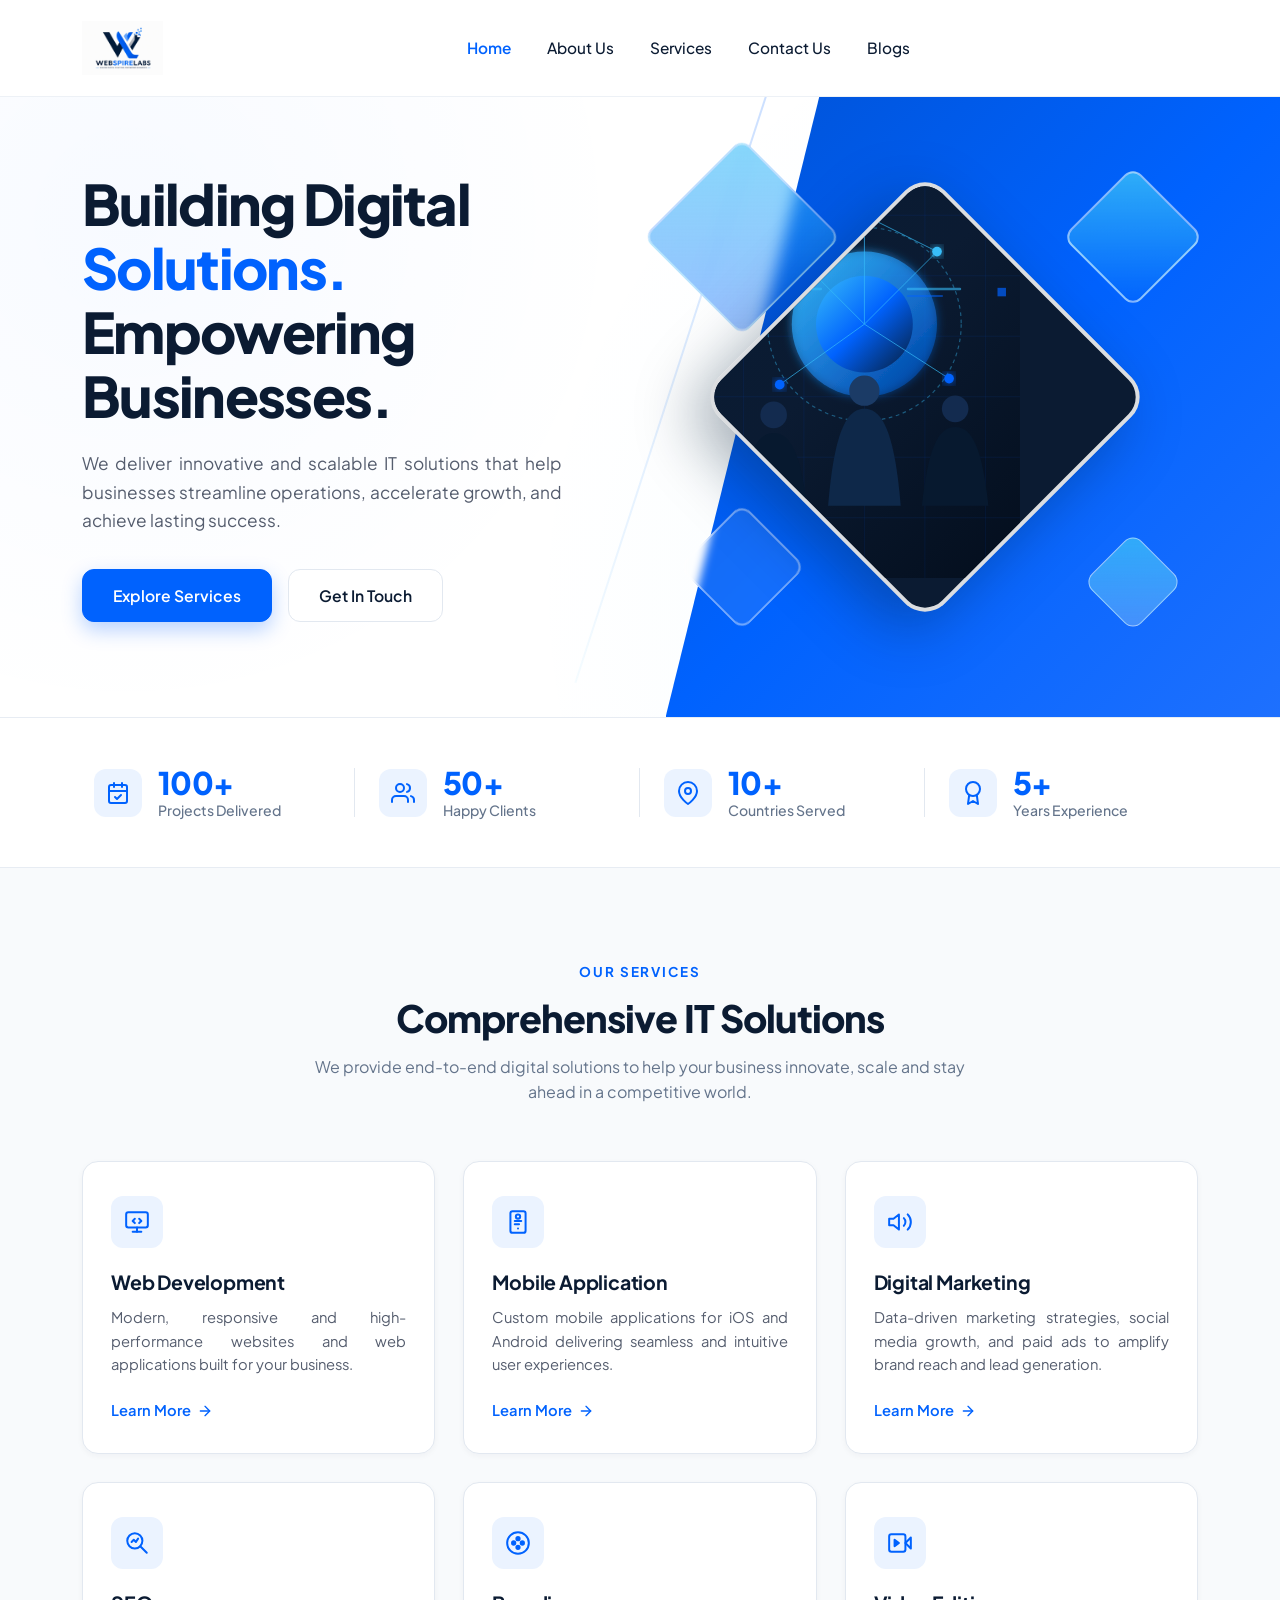
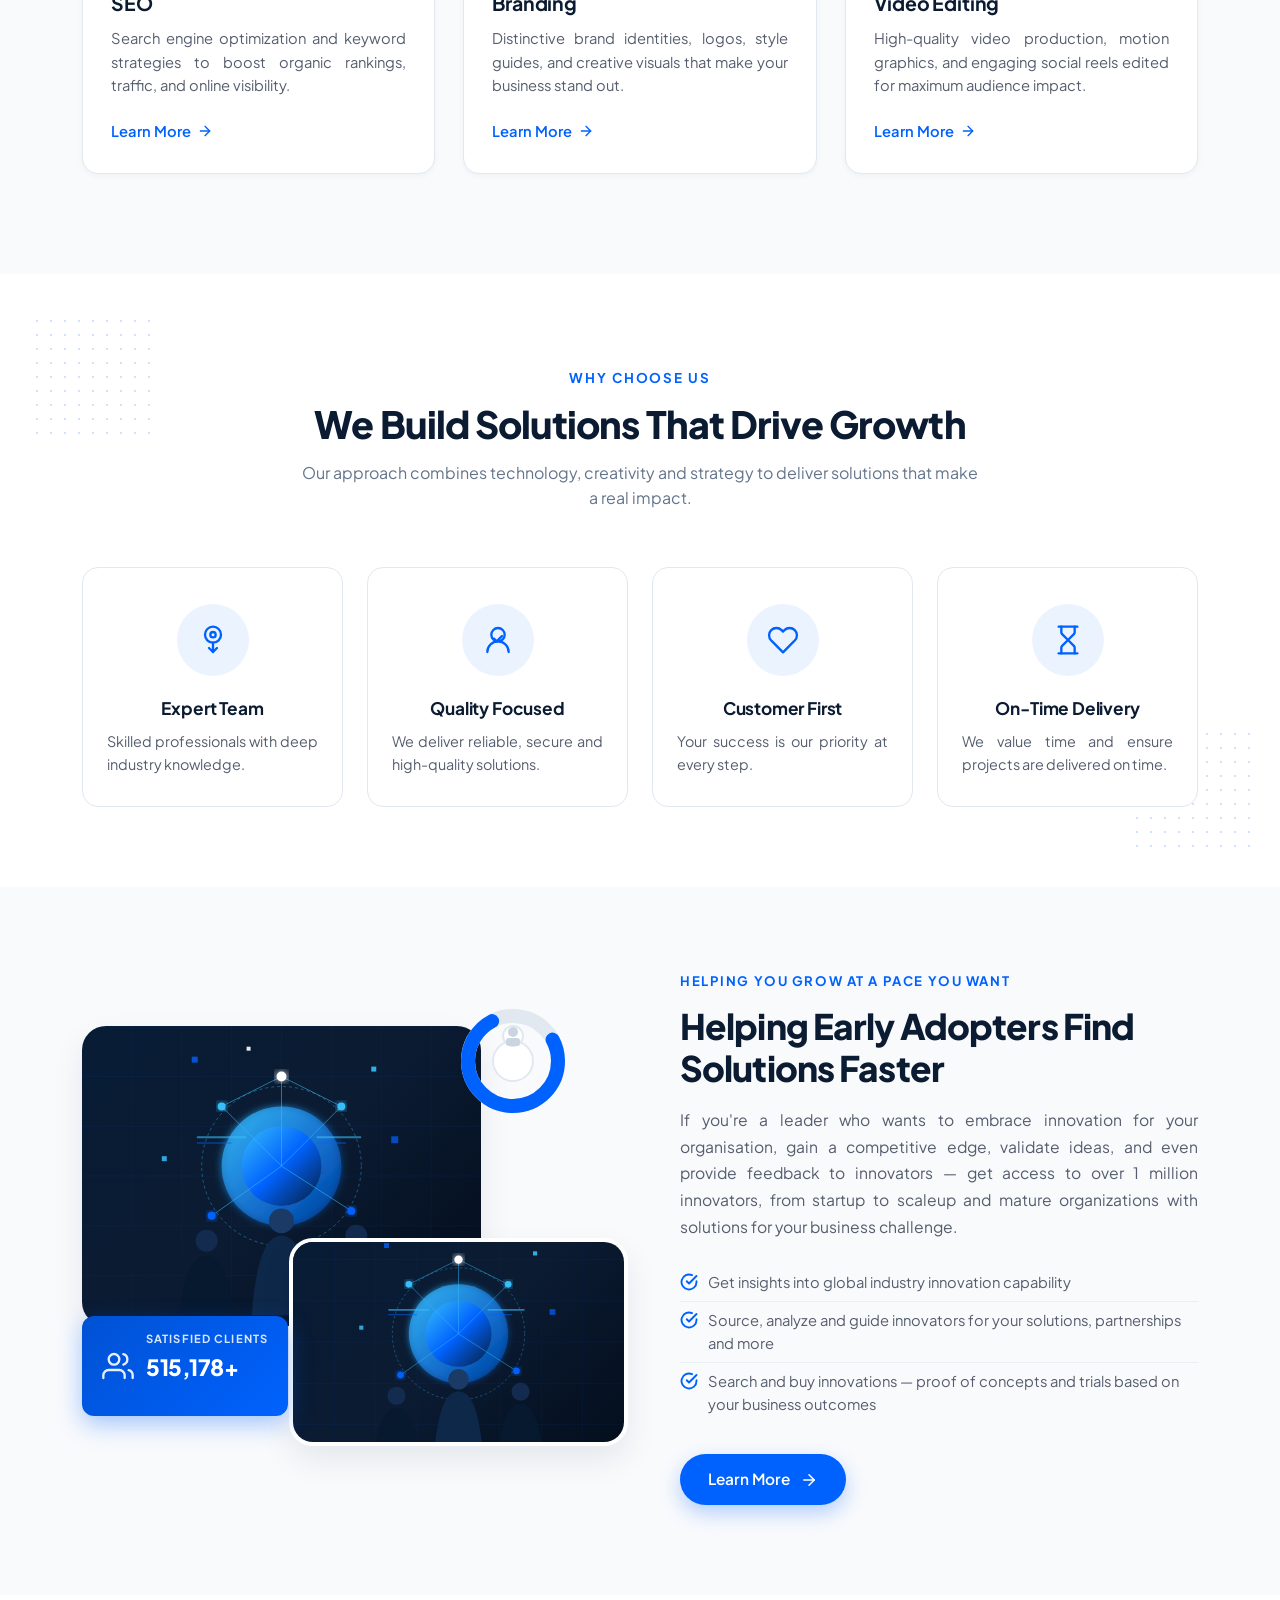
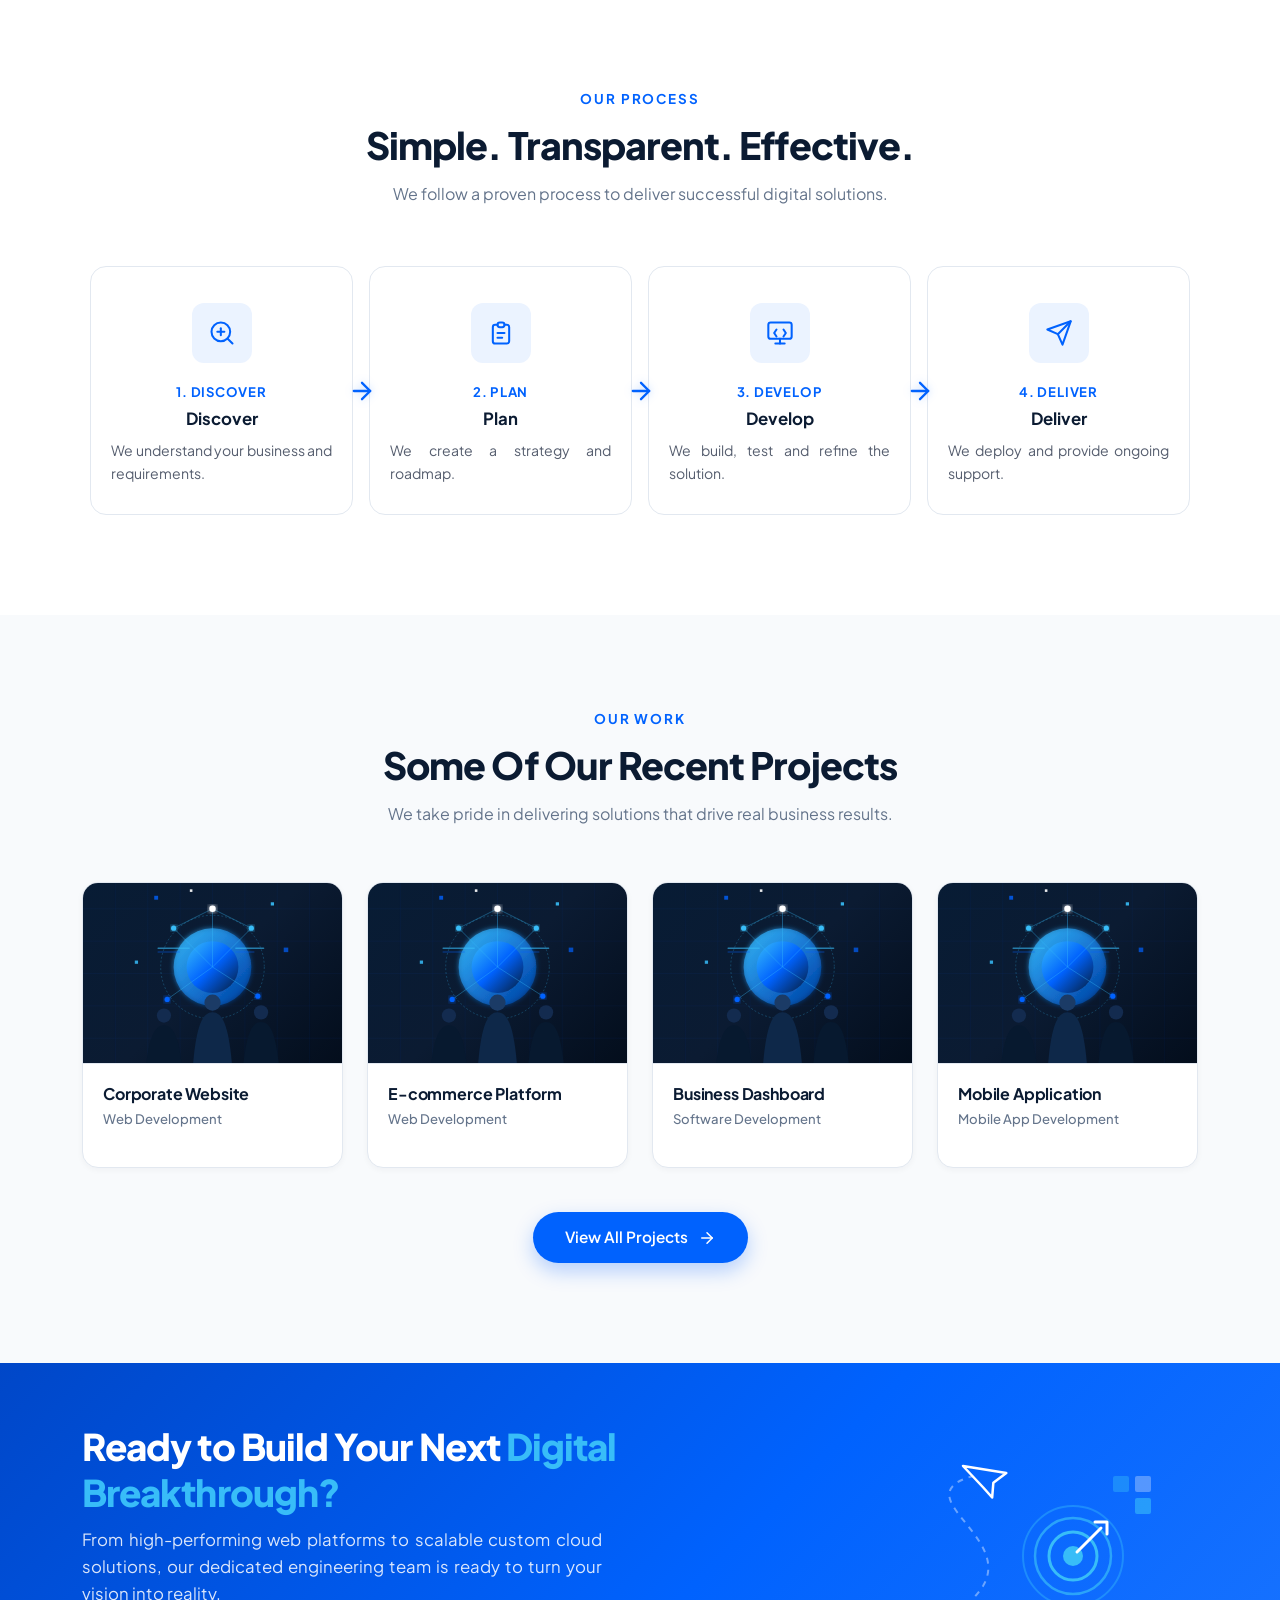
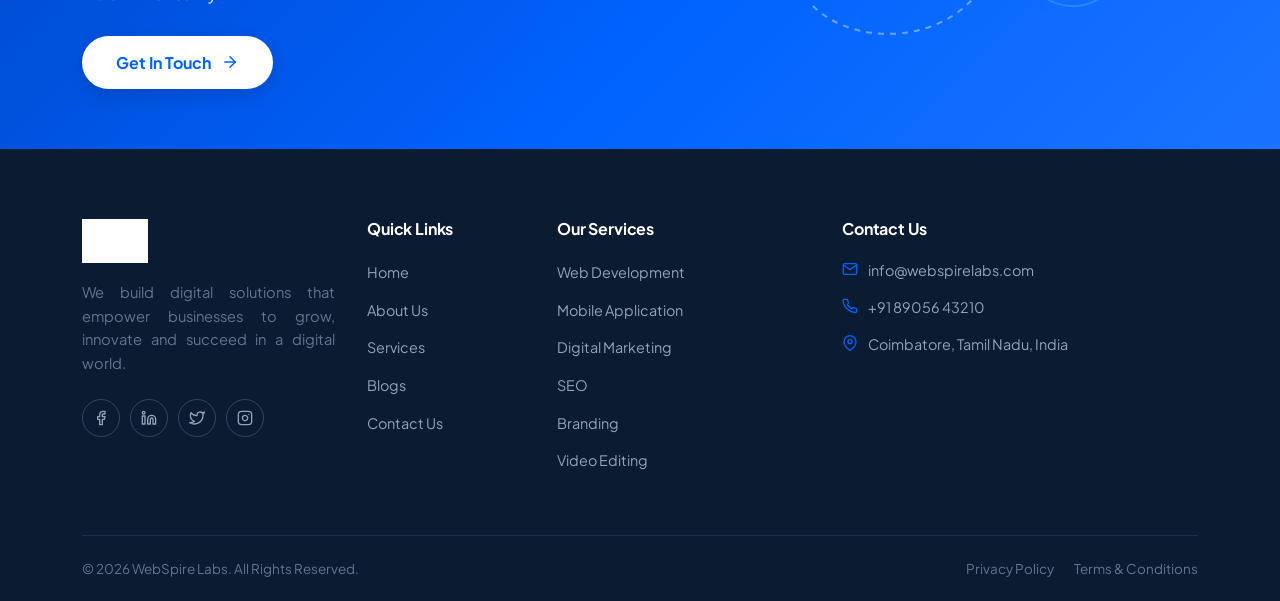
==== commit 03ce82c2: "Code update .. contact us page" ====
--- a/index.html
+++ b/index.html
@@ -69,40 +69,40 @@
           "@type": "Offer",
           "itemOffered": {
             "@type": "Service",
-            "name": "Mobile App Development",
-            "description": "Custom mobile applications that deliver seamless user experiences."
+            "name": "Mobile Application",
+            "description": "Custom mobile applications for iOS and Android delivering seamless user experiences."
           }
         },
         {
           "@type": "Offer",
           "itemOffered": {
             "@type": "Service",
-            "name": "Software Development",
-            "description": "Scalable and secure software solutions tailored to your business needs."
+            "name": "Digital Marketing",
+            "description": "Data-driven marketing campaigns, social media growth, and paid ads to maximize reach."
           }
         },
         {
           "@type": "Offer",
           "itemOffered": {
             "@type": "Service",
-            "name": "Cloud Solutions",
-            "description": "Reliable cloud infrastructure to ensure performance, security and scalability."
+            "name": "SEO",
+            "description": "Search engine optimization and keyword strategies to boost organic rankings and traffic."
           }
         },
         {
           "@type": "Offer",
           "itemOffered": {
             "@type": "Service",
-            "name": "IT Consulting",
-            "description": "Expert guidance to transform ideas into powerful digital strategies."
+            "name": "Branding",
+            "description": "Distinctive brand identities, logos, style guides, and creative visuals."
           }
         },
         {
           "@type": "Offer",
           "itemOffered": {
             "@type": "Service",
-            "name": "Maintenance & Support",
-            "description": "Ongoing support and maintenance to keep your systems running smoothly."
+            "name": "Video Editing",
+            "description": "High-quality promotional videos, motion graphics, and engaging social reels."
           }
         }
       ]
@@ -141,24 +141,11 @@
             <li class="nav-item">
               <a class="nav-link nav-link-custom" href="about.html">About Us</a>
             </li>
-            <li class="nav-item dropdown">
-              <a class="nav-link nav-link-custom dropdown-toggle" href="#" id="servicesDropdown" role="button" data-bs-toggle="dropdown" aria-expanded="false">
-                Services
-                <svg class="nav-dropdown-chevron" viewBox="0 0 24 24" fill="none" stroke-width="2" stroke-linecap="round" stroke-linejoin="round">
-                  <polyline points="6 9 12 15 18 9"></polyline>
-                </svg>
-              </a>
-              <ul class="dropdown-menu custom-dropdown-menu" aria-labelledby="servicesDropdown">
-                <li><a class="dropdown-item custom-dropdown-item" href="#services">Web Development</a></li>
-                <li><a class="dropdown-item custom-dropdown-item" href="#services">Mobile App Development</a></li>
-                <li><a class="dropdown-item custom-dropdown-item" href="#services">Software Development</a></li>
-                <li><a class="dropdown-item custom-dropdown-item" href="#services">Cloud Solutions</a></li>
-                <li><a class="dropdown-item custom-dropdown-item" href="#services">IT Consulting</a></li>
-                <li><a class="dropdown-item custom-dropdown-item" href="#services">Maintenance & Support</a></li>
-              </ul>
+            <li class="nav-item">
+              <a class="nav-link nav-link-custom" href="#services">Services</a>
             </li>
             <li class="nav-item">
-              <a class="nav-link nav-link-custom" href="#services">Contact Us</a>
+              <a class="nav-link nav-link-custom" href="contact.html">Contact Us</a>
             </li>
             <li class="nav-item">
               <a class="nav-link nav-link-custom" href="#services">Blogs</a>
@@ -352,9 +339,9 @@
             </div>
             <h3 class="service-card-title" id="service-1-title">Web Development</h3>
             <p class="service-card-desc">
-              Modern, responsive and high-performance websites built for your business.
+              Modern, responsive and high-performance websites and web applications built for your business.
             </p>
-            <a href="#services" class="service-card-link" aria-label="Learn more about Web Development">
+            <a href="#contact" class="service-card-link" aria-label="Learn more about Web Development">
               Learn More
               <svg viewBox="0 0 24 24" fill="none" stroke="currentColor" stroke-linecap="round" stroke-linejoin="round">
                 <line x1="5" y1="12" x2="19" y2="12"></line>
@@ -363,7 +350,7 @@
             </a>
           </article>
 
-          <!-- Card 2: Mobile App Development -->
+          <!-- Card 2: Mobile Application -->
           <article class="service-card" aria-labelledby="service-2-title">
             <div class="service-icon-box" aria-hidden="true">
               <!-- Smartphone Icon -->
@@ -375,11 +362,11 @@
                 <line x1="9" y1="14" x2="13" y2="14"></line>
               </svg>
             </div>
-            <h3 class="service-card-title" id="service-2-title">Mobile App Development</h3>
+            <h3 class="service-card-title" id="service-2-title">Mobile Application</h3>
             <p class="service-card-desc">
-              Custom mobile applications that deliver seamless user experiences.
+              Custom mobile applications for iOS and Android delivering seamless and intuitive user experiences.
             </p>
-            <a href="#services" class="service-card-link" aria-label="Learn more about Mobile App Development">
+            <a href="#contact" class="service-card-link" aria-label="Learn more about Mobile Application">
               Learn More
               <svg viewBox="0 0 24 24" fill="none" stroke="currentColor" stroke-linecap="round" stroke-linejoin="round">
                 <line x1="5" y1="12" x2="19" y2="12"></line>
@@ -388,20 +375,21 @@
             </a>
           </article>
 
-          <!-- Card 3: Software Development -->
+          <!-- Card 3: Digital Marketing -->
           <article class="service-card" aria-labelledby="service-3-title">
             <div class="service-icon-box" aria-hidden="true">
-              <!-- Cog / Gears Icon -->
-              <svg viewBox="0 0 24 24" fill="none" stroke="currentColor" stroke-linecap="round" stroke-linejoin="round">
-                <circle cx="12" cy="12" r="3"></circle>
-                <path d="M19.4 15a1.65 1.65 0 0 0 .33 1.82l.06.06a2 2 0 0 1 0 2.83 2 2 0 0 1-2.83 0l-.06-.06a1.65 1.65 0 0 0-1.82-.33 1.65 1.65 0 0 0-1 1.51V21a2 2 0 0 1-2 2 2 2 0 0 1-2-2v-.09A1.65 1.65 0 0 0 9 19.4a1.65 1.65 0 0 0-1.82.33l-.06.06a2 2 0 0 1-2.83 0 2 2 0 0 1 0-2.83l.06-.06a1.65 1.65 0 0 0 .33-1.82 1.65 1.65 0 0 0-1.51-1H3a2 2 0 0 1-2-2 2 2 0 0 1 2-2h.09A1.65 1.65 0 0 0 4.6 9a1.65 1.65 0 0 0-.33-1.82l-.06-.06a2 2 0 0 1 0-2.83 2 2 0 0 1 2.83 0l.06.06a1.65 1.65 0 0 0 1.82.33H9a1.65 1.65 0 0 0 1-1.51V3a2 2 0 0 1 2-2 2 2 0 0 1 2 2v.09a1.65 1.65 0 0 0 1 1.51 1.65 1.65 0 0 0 1.82-.33l.06-.06a2 2 0 0 1 2.83 0 2 2 0 0 1 0 2.83l-.06.06a1.65 1.65 0 0 0-.33 1.82V9a1.65 1.65 0 0 0 1.51 1H21a2 2 0 0 1 2 2 2 2 0 0 1-2 2h-.09a1.65 1.65 0 0 0-1.51 1z"></path>
-              </svg>
-            </div>
-            <h3 class="service-card-title" id="service-3-title">Software Development</h3>
+              <!-- Megaphone / Marketing Icon -->
+              <svg viewBox="0 0 24 24" fill="none" stroke="currentColor" stroke-linecap="round" stroke-linejoin="round">
+                <polygon points="11 5 6 9 2 9 2 15 6 15 11 19 11 5"></polygon>
+                <path d="M15.54 8.46a5 5 0 0 1 0 7.07"></path>
+                <path d="M19.07 4.93a10 10 0 0 1 0 14.14"></path>
+              </svg>
+            </div>
+            <h3 class="service-card-title" id="service-3-title">Digital Marketing</h3>
             <p class="service-card-desc">
-              Scalable and secure software solutions tailored to your business needs.
+              Data-driven marketing strategies, social media growth, and paid ads to amplify brand reach and lead generation.
             </p>
-            <a href="#services" class="service-card-link" aria-label="Learn more about Software Development">
+            <a href="#contact" class="service-card-link" aria-label="Learn more about Digital Marketing">
               Learn More
               <svg viewBox="0 0 24 24" fill="none" stroke="currentColor" stroke-linecap="round" stroke-linejoin="round">
                 <line x1="5" y1="12" x2="19" y2="12"></line>
@@ -410,21 +398,21 @@
             </a>
           </article>
 
-          <!-- Card 4: Cloud Solutions -->
+          <!-- Card 4: SEO -->
           <article class="service-card" aria-labelledby="service-4-title">
             <div class="service-icon-box" aria-hidden="true">
-              <!-- Cloud / Arrows Icon -->
-              <svg viewBox="0 0 24 24" fill="none" stroke="currentColor" stroke-linecap="round" stroke-linejoin="round">
-                <path d="M18 10h-1.26A8 8 0 1 0 9 20h9a5 5 0 0 0 0-10z"></path>
-                <polyline points="12 13 12 17"></polyline>
-                <polyline points="10 15 12 13 14 15"></polyline>
-              </svg>
-            </div>
-            <h3 class="service-card-title" id="service-4-title">Cloud Solutions</h3>
+              <!-- Search & Growth Chart Icon -->
+              <svg viewBox="0 0 24 24" fill="none" stroke="currentColor" stroke-linecap="round" stroke-linejoin="round">
+                <circle cx="10" cy="10" r="7"></circle>
+                <line x1="21" y1="21" x2="15" y2="15"></line>
+                <polyline points="7 11 9 9 11 11 13 8"></polyline>
+              </svg>
+            </div>
+            <h3 class="service-card-title" id="service-4-title">SEO</h3>
             <p class="service-card-desc">
-              Reliable cloud infrastructure to ensure performance, security and scalability.
+              Search engine optimization and keyword strategies to boost organic rankings, traffic, and online visibility.
             </p>
-            <a href="#services" class="service-card-link" aria-label="Learn more about Cloud Solutions">
+            <a href="#contact" class="service-card-link" aria-label="Learn more about SEO">
               Learn More
               <svg viewBox="0 0 24 24" fill="none" stroke="currentColor" stroke-linecap="round" stroke-linejoin="round">
                 <line x1="5" y1="12" x2="19" y2="12"></line>
@@ -433,22 +421,23 @@
             </a>
           </article>
 
-          <!-- Card 5: IT Consulting -->
+          <!-- Card 5: Branding -->
           <article class="service-card" aria-labelledby="service-5-title">
             <div class="service-icon-box" aria-hidden="true">
-              <!-- Target / Strategy Icon -->
+              <!-- Palette / Creative Design Icon -->
               <svg viewBox="0 0 24 24" fill="none" stroke="currentColor" stroke-linecap="round" stroke-linejoin="round">
                 <circle cx="12" cy="12" r="10"></circle>
-                <circle cx="12" cy="12" r="6"></circle>
-                <circle cx="12" cy="12" r="2"></circle>
-                <line x1="16.5" y1="7.5" x2="21.5" y2="2.5"></line>
-              </svg>
-            </div>
-            <h3 class="service-card-title" id="service-5-title">IT Consulting</h3>
+                <circle cx="12" cy="8" r="1.5" fill="currentColor"></circle>
+                <circle cx="8" cy="12" r="1.5" fill="currentColor"></circle>
+                <circle cx="16" cy="12" r="1.5" fill="currentColor"></circle>
+                <circle cx="12" cy="16" r="1.5" fill="currentColor"></circle>
+              </svg>
+            </div>
+            <h3 class="service-card-title" id="service-5-title">Branding</h3>
             <p class="service-card-desc">
-              Expert guidance to transform ideas into powerful digital strategies.
+              Distinctive brand identities, logos, style guides, and creative visuals that make your business stand out.
             </p>
-            <a href="#services" class="service-card-link" aria-label="Learn more about IT Consulting">
+            <a href="#contact" class="service-card-link" aria-label="Learn more about Branding">
               Learn More
               <svg viewBox="0 0 24 24" fill="none" stroke="currentColor" stroke-linecap="round" stroke-linejoin="round">
                 <line x1="5" y1="12" x2="19" y2="12"></line>
@@ -457,20 +446,21 @@
             </a>
           </article>
 
-          <!-- Card 6: Maintenance & Support -->
+          <!-- Card 6: Video Editing -->
           <article class="service-card" aria-labelledby="service-6-title">
             <div class="service-icon-box" aria-hidden="true">
-              <!-- Support Headset Icon -->
-              <svg viewBox="0 0 24 24" fill="none" stroke="currentColor" stroke-linecap="round" stroke-linejoin="round">
-                <path d="M3 18v-6a9 9 0 0 1 18 0v6"></path>
-                <path d="M21 19a2 2 0 0 1-2 2h-1a2 2 0 0 1-2-2v-3a2 2 0 0 1 2-2h3zM3 19a2 2 0 0 0 2 2h1a2 2 0 0 0 2-2v-3a2 2 0 0 0-2-2H3z"></path>
-              </svg>
-            </div>
-            <h3 class="service-card-title" id="service-6-title">Maintenance & Support</h3>
+              <!-- Video / Film Reel Icon -->
+              <svg viewBox="0 0 24 24" fill="none" stroke="currentColor" stroke-linecap="round" stroke-linejoin="round">
+                <rect x="2" y="4" width="15" height="16" rx="2" ry="2"></rect>
+                <polygon points="22 7 17 12 22 17 22 7"></polygon>
+                <polygon points="7 9 11 12 7 15" fill="currentColor"></polygon>
+              </svg>
+            </div>
+            <h3 class="service-card-title" id="service-6-title">Video Editing</h3>
             <p class="service-card-desc">
-              Ongoing support and maintenance to keep your systems running smoothly.
+              High-quality video production, motion graphics, and engaging social reels edited for maximum audience impact.
             </p>
-            <a href="#services" class="service-card-link" aria-label="Learn more about Maintenance & Support">
+            <a href="#contact" class="service-card-link" aria-label="Learn more about Video Editing">
               Learn More
               <svg viewBox="0 0 24 24" fill="none" stroke="currentColor" stroke-linecap="round" stroke-linejoin="round">
                 <line x1="5" y1="12" x2="19" y2="12"></line>
@@ -843,51 +833,57 @@
     </section>
 
     <!-- ======================================================================
-         Section 9 — CTA Banner: "Have a Project in Mind?"  (Image3 — Lower)
+         Section 9 — Full-Bleed CTA Banner: "Accelerate Your Digital Growth"
          ====================================================================== -->
-    <section class="cta-banner-section" id="cta-banner" aria-label="Call to Action Banner">
-      <div class="container">
-        <div class="cta-banner-inner">
-
-          <!-- Text Content -->
-          <div class="cta-banner-text">
-            <h2 class="cta-banner-title">Have a Project in Mind?</h2>
-            <p class="cta-banner-subtitle">Let's build something great together.</p>
-          </div>
-
-          <!-- Action Button -->
-          <a href="#our-process" class="btn-cta-banner" id="ctaBannerBtn">
-            Get In Touch
-            <svg viewBox="0 0 24 24" fill="none" stroke="currentColor" stroke-linecap="round" stroke-linejoin="round" aria-hidden="true">
-              <line x1="5" y1="12" x2="19" y2="12"></line>
-              <polyline points="12 5 19 12 12 19"></polyline>
-            </svg>
-          </a>
-
-          <!-- Decorative Pixel Pattern (Top Right) -->
-          <div class="cta-banner-pixels" aria-hidden="true">
-            <svg viewBox="0 0 180 200" fill="none" xmlns="http://www.w3.org/2000/svg" preserveAspectRatio="xMaxYMid meet">
-              <rect x="60"  y="10"  width="22" height="22" rx="4" fill="rgba(255,255,255,0.22)"/>
-              <rect x="90"  y="10"  width="22" height="22" rx="4" fill="rgba(255,255,255,0.30)"/>
-              <rect x="120" y="10"  width="22" height="22" rx="4" fill="rgba(255,255,255,0.18)"/>
-              <rect x="150" y="10"  width="22" height="22" rx="4" fill="rgba(255,255,255,0.12)"/>
-              <rect x="45"  y="40"  width="22" height="22" rx="4" fill="rgba(255,255,255,0.14)"/>
-              <rect x="75"  y="40"  width="22" height="22" rx="4" fill="rgba(255,255,255,0.28)"/>
-              <rect x="105" y="40"  width="22" height="22" rx="4" fill="rgba(255,255,255,0.20)"/>
-              <rect x="135" y="40"  width="22" height="22" rx="4" fill="rgba(255,255,255,0.35)"/>
-              <rect x="60"  y="70"  width="22" height="22" rx="4" fill="rgba(255,255,255,0.25)"/>
-              <rect x="90"  y="70"  width="22" height="22" rx="4" fill="rgba(255,255,255,0.16)"/>
-              <rect x="120" y="70"  width="22" height="22" rx="4" fill="rgba(255,255,255,0.30)"/>
-              <rect x="150" y="70"  width="22" height="22" rx="4" fill="rgba(255,255,255,0.10)"/>
-              <rect x="75"  y="100" width="22" height="22" rx="4" fill="rgba(255,255,255,0.20)"/>
-              <rect x="105" y="100" width="22" height="22" rx="4" fill="rgba(255,255,255,0.28)"/>
-              <rect x="135" y="100" width="22" height="22" rx="4" fill="rgba(255,255,255,0.14)"/>
-              <rect x="90"  y="130" width="22" height="22" rx="4" fill="rgba(255,255,255,0.22)"/>
-              <rect x="120" y="130" width="22" height="22" rx="4" fill="rgba(255,255,255,0.16)"/>
-              <rect x="150" y="130" width="22" height="22" rx="4" fill="rgba(255,255,255,0.30)"/>
-            </svg>
-          </div>
-
+    <section class="about-cta-banner-section" id="cta-banner" aria-label="Call to Action Banner">
+      <div class="about-cta-banner-inner">
+        <div class="container">
+          <div class="row align-items-center gy-4">
+
+            <!-- Left Column: Text & CTA Button -->
+            <div class="col-lg-7">
+              <h2 class="about-cta-title">
+                Ready to Build Your Next <span class="highlight-cyan">Digital Breakthrough?</span>
+              </h2>
+              <p class="about-cta-subtitle">
+                From high-performing web platforms to scalable custom cloud solutions, our dedicated engineering team is ready to turn your vision into reality.
+              </p>
+              <a href="#contact" class="btn-about-cta" id="ctaBannerBtn">
+                Get In Touch
+                <svg viewBox="0 0 24 24" fill="none" stroke="currentColor" stroke-linecap="round" stroke-linejoin="round" aria-hidden="true">
+                  <line x1="5" y1="12" x2="19" y2="12"></line>
+                  <polyline points="12 5 19 12 12 19"></polyline>
+                </svg>
+              </a>
+            </div>
+
+            <!-- Right Column: Decorative Illustrations (Paper Plane + Target Bullseye) -->
+            <div class="col-lg-5 about-cta-art-col" aria-hidden="true">
+              <svg class="about-cta-svg-art" viewBox="0 0 380 200" fill="none" xmlns="http://www.w3.org/2000/svg">
+                <!-- Paper Plane with Trajectory -->
+                <path d="M30 150 C 70 190, 160 190, 200 130 C 230 80, 120 40, 190 20" stroke="rgba(255,255,255,0.4)" stroke-width="2" stroke-dasharray="6 6"/>
+                <!-- Paper Plane Icon -->
+                <g transform="translate(180, 10) rotate(-15)">
+                  <path d="M0 0 L40 18 L25 24 L20 38 L14 26 Z" fill="none" stroke="#FFFFFF" stroke-width="2.5" stroke-linejoin="round"/>
+                </g>
+                <!-- Target Bullseye Glow -->
+                <g transform="translate(290, 100)">
+                  <circle cx="0" cy="0" r="50" fill="none" stroke="#38BDF8" stroke-width="2" opacity="0.4"/>
+                  <circle cx="0" cy="0" r="38" fill="none" stroke="#38BDF8" stroke-width="2.5" opacity="0.7"/>
+                  <circle cx="0" cy="0" r="24" fill="none" stroke="#38BDF8" stroke-width="3"/>
+                  <circle cx="0" cy="0" r="10" fill="#38BDF8"/>
+                  <!-- Target Arrow Hit -->
+                  <line x1="28" y1="-28" x2="4" y2="-4" stroke="#FFFFFF" stroke-width="3" stroke-linecap="round"/>
+                  <polyline points="22 -34 34 -34 34 -22" stroke="#FFFFFF" stroke-width="3" stroke-linecap="round" stroke-linejoin="round"/>
+                </g>
+                <!-- Decorative Pixel Squares -->
+                <rect x="330" y="20" width="16" height="16" fill="rgba(56,189,248,0.4)" rx="2"/>
+                <rect x="352" y="20" width="16" height="16" fill="rgba(255,255,255,0.3)" rx="2"/>
+                <rect x="352" y="42" width="16" height="16" fill="rgba(56,189,248,0.6)" rx="2"/>
+              </svg>
+            </div>
+
+          </div>
         </div>
       </div>
     </section>
@@ -949,7 +945,7 @@
             <li><a href="about.html">About Us</a></li>
             <li><a href="#services">Services</a></li>
             <li><a href="#">Blogs</a></li>
-            <li><a href="#contact">Contact Us</a></li>
+            <li><a href="contact.html">Contact Us</a></li>
           </ul>
         </div>
 
@@ -958,10 +954,11 @@
           <h3 class="footer-col-title">Our Services</h3>
           <ul class="footer-nav-list" role="list">
             <li><a href="#services">Web Development</a></li>
-            <li><a href="#services">Mobile App Development</a></li>
-            <li><a href="#services">Software Development</a></li>
-            <li><a href="#services">Cloud Solutions</a></li>
-            <li><a href="#services">IT Consulting</a></li>
+            <li><a href="#services">Mobile Application</a></li>
+            <li><a href="#services">Digital Marketing</a></li>
+            <li><a href="#services">SEO</a></li>
+            <li><a href="#services">Branding</a></li>
+            <li><a href="#services">Video Editing</a></li>
           </ul>
         </div>
 
@@ -1013,6 +1010,19 @@
     </div>
   </footer>
 
+  <!-- Floating WhatsApp Action Button -->
+  <a href="https://wa.me/918905643210?text=Hello%20WebSpire%20Labs%2C%20I%20would%20like%20to%20inquire%20about%20your%20services." 
+     class="floating-whatsapp-btn" 
+     target="_blank" 
+     rel="noopener noreferrer" 
+     aria-label="Chat with WebSpire Labs on WhatsApp"
+     title="Chat with us on WhatsApp">
+    <svg class="whatsapp-icon" viewBox="0 0 24 24" fill="#FFFFFF" xmlns="http://www.w3.org/2000/svg" aria-hidden="true">
+      <path d="M.057 24l1.687-6.163c-1.041-1.804-1.588-3.849-1.587-5.946.003-6.556 5.338-11.891 11.893-11.891 3.181.001 6.167 1.24 8.413 3.488 2.245 2.248 3.481 5.236 3.48 8.414-.003 6.557-5.338 11.892-11.893 11.892-1.99-.001-3.951-.5-5.688-1.448l-6.305 1.654zm6.597-3.807c1.676.995 3.276 1.591 5.392 1.592 5.448 0 9.886-4.434 9.889-9.885.002-5.462-4.415-9.89-9.881-9.892-5.452 0-9.887 4.434-9.889 9.884-.001 2.225.651 3.891 1.746 5.634l-.999 3.648 3.742-.981zm11.387-5.464c-.074-.124-.272-.198-.57-.347-.297-.149-1.758-.868-2.031-.967-.272-.099-.47-.149-.669.149-.198.297-.768.967-.941 1.165-.173.198-.347.223-.644.074-.297-.149-1.255-.462-2.39-1.475-.883-.788-1.48-1.761-1.653-2.059-.173-.297-.018-.458.13-.606.134-.133.297-.347.446-.521.151-.172.2-.296.3-.495.099-.198.05-.372-.025-.521-.075-.148-.669-1.611-.916-2.206-.242-.579-.487-.501-.669-.51l-.57-.01c-.198 0-.52.074-.792.372s-1.04 1.016-1.04 2.479 1.065 2.876 1.213 3.074c.149 1.98 2.095 3.2 5.076 4.487.709.306 1.263.489 1.694.626.712.226 1.36.194 1.872.118.571-.085 1.758-.719 2.006-1.413.248-.695.248-1.29.173-1.414z"/>
+    </svg>
+    <span class="whatsapp-tooltip">Chat with us</span>
+  </a>
+
   <!-- Bootstrap 5 Bundle JS CDN -->
   <script src="https://cdn.jsdelivr.net/npm/bootstrap@5.3.3/dist/js/bootstrap.bundle.min.js" integrity="sha384-YvpcrYf0tY3lHB60NNkmXc5s9fDVZLESaAA55NDzOxhy9GkcIdslK1eN7N6jIeHz" crossorigin="anonymous"></script>
 
--- a/css/style.css
+++ b/css/style.css
@@ -140,24 +140,37 @@
    3. Header & Navigation
    -------------------------------------------------------------------------- */
 .header-navbar {
-  position: sticky;
+  position: relative;
+  width: 100%;
+  z-index: 1000;
+  background-color: var(--color-white);
+  border-bottom: 1px solid rgba(226, 232, 240, 0.6);
+  padding: 16px 0;
+  transition: background-color var(--transition-fast), padding var(--transition-fast), box-shadow var(--transition-fast);
+}
+
+.header-navbar.scrolled {
+  position: fixed;
   top: 0;
   left: 0;
   right: 0;
-  z-index: 1000;
-  background-color: rgba(255, 255, 255, 0.95);
+  padding: 12px 0;
+  background-color: rgba(255, 255, 255, 0.96);
   backdrop-filter: blur(14px);
   -webkit-backdrop-filter: blur(14px);
-  border-bottom: 1px solid rgba(226, 232, 240, 0.6);
-  padding: 16px 0;
-  transition: all var(--transition-smooth);
-}
-
-.header-navbar.scrolled {
-  padding: 12px 0;
-  background-color: rgba(255, 255, 255, 0.98);
-  box-shadow: 0 4px 20px rgba(11, 27, 50, 0.06);
+  box-shadow: 0 4px 20px rgba(11, 27, 50, 0.08);
   border-bottom-color: rgba(226, 232, 240, 0.9);
+  animation: slideDownNav 0.35s cubic-bezier(0.16, 1, 0.3, 1) forwards;
+}
+
+@keyframes slideDownNav {
+  from {
+    transform: translateY(-100%);
+  }
+
+  to {
+    transform: translateY(0);
+  }
 }
 
 .brand-logo-container {
@@ -167,7 +180,7 @@
 }
 
 .brand-logo-img {
-  height: 44px;
+  height: 54px;
   width: auto;
   object-fit: contain;
   transition: transform var(--transition-fast);
@@ -377,6 +390,7 @@
   max-width: 480px;
   line-height: 1.65;
   margin-bottom: 34px;
+  text-align: justify;
 }
 
 /* Hero CTA Button Group */
@@ -721,6 +735,7 @@
   line-height: 1.6;
   margin-bottom: 22px;
   flex-grow: 1;
+  text-align: justify;
 }
 
 .service-card-link {
@@ -1074,6 +1089,7 @@
   color: var(--color-body);
   line-height: 1.6;
   margin: 0;
+  text-align: justify;
 }
 
 /* --------------------------------------------------------------------------
@@ -1214,6 +1230,7 @@
   color: var(--color-body);
   line-height: 1.7;
   margin-bottom: 24px;
+  text-align: justify;
 }
 
 .feature-checklist {
@@ -1367,6 +1384,7 @@
   color: var(--color-body);
   line-height: 1.6;
   margin: 0;
+  text-align: justify;
 }
 
 /* Connecting arrow between steps */
@@ -1560,6 +1578,7 @@
   font-size: 1rem;
   color: rgba(255, 255, 255, 0.82);
   margin: 0;
+  text-align: justify;
 }
 
 .btn-cta-banner {
@@ -1624,11 +1643,12 @@
 }
 
 .footer-tagline {
-  font-size: 0.9rem;
-  color: #94A3B8;
-  line-height: 1.65;
+  font-size: 0.92rem;
+  color: #64748B;
+  line-height: 1.6;
   margin-bottom: 24px;
   max-width: 260px;
+  text-align: justify;
 }
 
 .footer-socials {
@@ -2028,6 +2048,7 @@
   color: var(--color-body);
   line-height: 1.55;
   margin: 0;
+  text-align: justify;
 }
 
 /* --------------------------------------------------------------------------
@@ -2128,6 +2149,7 @@
   color: var(--color-body);
   line-height: 1.5;
   margin: 0;
+  text-align: justify;
 }
 
 /* Timeline Horizontal Track Line & Dots */
@@ -2270,6 +2292,7 @@
   color: var(--color-body);
   line-height: 1.7;
   margin: 0;
+  text-align: justify;
 }
 
 /* Center Donut Ring with W Monogram */
@@ -2373,6 +2396,7 @@
   color: var(--color-body);
   line-height: 1.6;
   margin: 0;
+  text-align: justify;
 }
 
 /* --------------------------------------------------------------------------
@@ -2470,6 +2494,7 @@
   color: var(--color-body);
   line-height: 1.6;
   margin: 0;
+  text-align: justify;
 }
 
 .approach-arrow {
@@ -2574,6 +2599,7 @@
   color: var(--color-body);
   line-height: 1.55;
   margin: 0;
+  text-align: justify;
 }
 
 .commitment-img-wrapper {
@@ -2638,6 +2664,7 @@
   max-width: 520px;
   line-height: 1.6;
   margin-bottom: 28px;
+  text-align: justify;
 }
 
 .btn-about-cta {
@@ -2789,4 +2816,896 @@
   .values-grid {
     grid-template-columns: 1fr;
   }
+}
+
+/* --------------------------------------------------------------------------
+   Floating WhatsApp Button (Appears on Scroll)
+   -------------------------------------------------------------------------- */
+.floating-whatsapp-btn {
+  position: fixed;
+  bottom: 28px;
+  right: 28px;
+  width: 58px;
+  height: 58px;
+  border-radius: 50%;
+  background-color: #25D366;
+  color: #FFFFFF;
+  display: flex;
+  align-items: center;
+  justify-content: center;
+  box-shadow: 0 6px 20px rgba(37, 211, 102, 0.42), 0 2px 8px rgba(0, 0, 0, 0.12);
+  z-index: 999;
+  text-decoration: none;
+  cursor: pointer;
+  opacity: 0;
+  visibility: hidden;
+  transform: translateY(20px) scale(0.8);
+  transition: opacity 0.35s ease, transform 0.35s cubic-bezier(0.175, 0.885, 0.32, 1.275), visibility 0.35s ease, background-color 0.25s ease, box-shadow 0.25s ease;
+  pointer-events: none;
+}
+
+.floating-whatsapp-btn.show {
+  opacity: 1;
+  visibility: visible;
+  transform: translateY(0) scale(1);
+  pointer-events: auto;
+  animation: whatsappPulse 2.8s infinite;
+}
+
+.floating-whatsapp-btn.show:hover {
+  transform: scale(1.1) translateY(-3px);
+  background-color: #1EBE5D;
+  box-shadow: 0 10px 28px rgba(37, 211, 102, 0.55), 0 4px 12px rgba(0, 0, 0, 0.15);
+  animation: none;
+}
+
+.floating-whatsapp-btn .whatsapp-icon {
+  width: 32px;
+  height: 32px;
+  transition: transform var(--transition-fast);
+}
+
+.floating-whatsapp-btn:hover .whatsapp-icon {
+  transform: scale(1.05) rotate(-4deg);
+}
+
+/* WhatsApp Tooltip */
+.whatsapp-tooltip {
+  position: absolute;
+  right: 70px;
+  top: 50%;
+  transform: translateY(-50%) translateX(10px);
+  background: var(--color-midnight);
+  color: #FFFFFF;
+  padding: 6px 14px;
+  border-radius: var(--radius-sm);
+  font-size: 0.82rem;
+  font-weight: 600;
+  white-space: nowrap;
+  pointer-events: none;
+  opacity: 0;
+  box-shadow: var(--shadow-md);
+  transition: all var(--transition-base);
+}
+
+.whatsapp-tooltip::after {
+  content: '';
+  position: absolute;
+  top: 50%;
+  right: -5px;
+  transform: translateY(-50%);
+  border-width: 5px 0 5px 6px;
+  border-style: solid;
+  border-color: transparent transparent transparent var(--color-midnight);
+}
+
+.floating-whatsapp-btn:hover .whatsapp-tooltip {
+  opacity: 1;
+  transform: translateY(-50%) translateX(0);
+}
+
+/* Subtle Pulse Animation */
+@keyframes whatsappPulse {
+  0% {
+    box-shadow: 0 0 0 0 rgba(37, 211, 102, 0.6);
+  }
+
+  70% {
+    box-shadow: 0 0 0 15px rgba(37, 211, 102, 0);
+  }
+
+  100% {
+    box-shadow: 0 0 0 0 rgba(37, 211, 102, 0);
+  }
+}
+
+@media (max-width: 767px) {
+  .floating-whatsapp-btn {
+    bottom: 20px;
+    right: 20px;
+    width: 50px;
+    height: 50px;
+  }
+
+  .floating-whatsapp-btn .whatsapp-icon {
+    width: 28px;
+    height: 28px;
+  }
+
+  .whatsapp-tooltip {
+    display: none;
+  }
+}
+
+/* ==========================================================================
+   CONTACT US PAGE STYLES (contact.html)
+   ========================================================================== */
+
+/* --------------------------------------------------------------------------
+   C1. Contact Hero Section (1_header.png)
+   -------------------------------------------------------------------------- */
+.contact-hero-section {
+  position: relative;
+  background-color: var(--color-white);
+  padding: 60px 0 100px 0;
+  overflow: hidden;
+  min-height: 580px;
+}
+
+.contact-hero-left {
+  position: relative;
+  z-index: 5;
+}
+
+.contact-eyebrow-wrap {
+  display: inline-flex;
+  flex-direction: column;
+  margin-bottom: 24px;
+}
+
+.contact-eyebrow {
+  font-size: 0.88rem;
+  font-weight: 700;
+  color: var(--color-primary);
+  letter-spacing: 0.14em;
+  text-transform: uppercase;
+}
+
+.contact-eyebrow-line {
+  width: 44px;
+  height: 3px;
+  background-color: var(--color-primary);
+  border-radius: 2px;
+  margin-top: 8px;
+}
+
+.contact-hero-title {
+  font-size: 3.2rem;
+  font-weight: 800;
+  color: var(--color-heading);
+  line-height: 1.18;
+  letter-spacing: -0.03em;
+  margin-bottom: 22px;
+}
+
+.contact-hero-desc {
+  font-size: 1.05rem;
+  color: var(--color-body);
+  line-height: 1.7;
+  max-width: 480px;
+  margin-bottom: 36px;
+  text-align: justify;
+}
+
+.contact-cta-group {
+  display: flex;
+  align-items: center;
+  gap: 16px;
+  flex-wrap: wrap;
+}
+
+.btn-contact-primary {
+  display: inline-flex;
+  align-items: center;
+  gap: 10px;
+  padding: 14px 28px;
+  background-color: var(--color-primary);
+  color: var(--color-white);
+  font-size: 0.98rem;
+  font-weight: 600;
+  border-radius: var(--radius-sm);
+  transition: all var(--transition-base);
+  box-shadow: 0 4px 14px rgba(0, 98, 254, 0.28);
+}
+
+.btn-contact-primary:hover {
+  background-color: var(--color-primary-hover);
+  color: var(--color-white);
+  transform: translateY(-2px);
+  box-shadow: 0 8px 22px rgba(0, 98, 254, 0.38);
+}
+
+.btn-contact-outline {
+  display: inline-flex;
+  align-items: center;
+  gap: 10px;
+  padding: 13px 26px;
+  background-color: transparent;
+  color: var(--color-heading);
+  border: 1.5px solid var(--color-primary);
+  font-size: 0.98rem;
+  font-weight: 600;
+  border-radius: var(--radius-sm);
+  transition: all var(--transition-base);
+}
+
+.btn-contact-outline:hover {
+  background-color: var(--color-primary-light);
+  color: var(--color-primary);
+  transform: translateY(-2px);
+}
+
+/* Contact Hero Visual (Right Side with Angled Backdrop & Diamond Frame) */
+.contact-hero-right {
+  position: relative;
+  min-height: 520px;
+  display: flex;
+  align-items: center;
+  justify-content: center;
+}
+
+.contact-angled-backdrop {
+  position: absolute;
+  top: -80px;
+  right: -100px;
+  width: 140%;
+  height: 140%;
+  background: linear-gradient(135deg, #0052E0 0%, #0062FE 60%, #1A75FF 100%);
+  clip-path: polygon(30% 0, 100% 0, 100% 100%, 0% 100%);
+  z-index: 1;
+  pointer-events: none;
+}
+
+.contact-diamond-wrapper {
+  position: relative;
+  z-index: 3;
+  width: 320px;
+  height: 320px;
+}
+
+.contact-diamond-frame {
+  width: 100%;
+  height: 100%;
+  transform: rotate(45deg);
+  border-radius: 36px;
+  overflow: hidden;
+  box-shadow: 0 20px 50px rgba(0, 40, 140, 0.35), 0 0 0 10px rgba(255, 255, 255, 0.95);
+  background-color: var(--color-white);
+  position: relative;
+}
+
+.contact-diamond-img {
+  width: 145%;
+  height: 145%;
+  position: absolute;
+  top: 50%;
+  left: 50%;
+  transform: translate(-50%, -50%) rotate(-45deg);
+  object-fit: cover;
+}
+
+/* Floating Glassmorphic Badges (Rotated Diamonds with unrotated icons) */
+.contact-float-badge {
+  position: absolute;
+  width: 68px;
+  height: 68px;
+  transform: rotate(45deg);
+  border-radius: 18px;
+  background: rgba(255, 255, 255, 0.92);
+  backdrop-filter: blur(12px);
+  -webkit-backdrop-filter: blur(12px);
+  border: 1px solid rgba(255, 255, 255, 0.8);
+  box-shadow: 0 10px 25px rgba(0, 40, 130, 0.16);
+  display: flex;
+  align-items: center;
+  justify-content: center;
+  z-index: 4;
+  transition: all var(--transition-base);
+}
+
+.contact-float-badge svg {
+  transform: rotate(-45deg);
+  width: 28px;
+  height: 28px;
+  color: var(--color-primary);
+  stroke: var(--color-primary);
+  stroke-width: 1.8;
+  transition: transform var(--transition-fast);
+}
+
+.contact-float-badge:hover {
+  background: var(--color-primary);
+  transform: rotate(45deg) scale(1.12);
+  box-shadow: 0 14px 30px rgba(0, 98, 254, 0.4);
+}
+
+.contact-float-badge:hover svg {
+  color: var(--color-white);
+  stroke: var(--color-white);
+}
+
+.contact-badge-team {
+  top: 25px;
+  left: -20px;
+}
+
+.contact-badge-chat {
+  top: -15px;
+  right: 15px;
+}
+
+.contact-badge-phone {
+  bottom: 0px;
+  left: 20px;
+}
+
+.contact-badge-mail {
+  bottom: 30px;
+  right: -30px;
+}
+
+/* Decorative Dot Grids & Pixel Cubes */
+.dot-grid-accent {
+  display: grid;
+  grid-template-columns: repeat(6, 6px);
+  gap: 12px;
+  pointer-events: none;
+}
+
+.dot-grid-accent span {
+  width: 6px;
+  height: 6px;
+  border-radius: 50%;
+  background-color: #CBD5E1;
+}
+
+.dot-grid-accent.dot-grid-blue span {
+  background-color: rgba(255, 255, 255, 0.45);
+}
+
+.pixel-cube-accent {
+  position: relative;
+  width: 36px;
+  height: 36px;
+  pointer-events: none;
+}
+
+.pixel-cube-accent div {
+  position: absolute;
+  width: 14px;
+  height: 14px;
+  border-radius: 3px;
+}
+
+.pixel-cube-accent .px-1 {
+  top: 0;
+  left: 0;
+  background-color: var(--color-primary);
+}
+
+.pixel-cube-accent .px-2 {
+  top: 18px;
+  left: 0;
+  background-color: var(--color-primary);
+}
+
+.pixel-cube-accent .px-3 {
+  top: 18px;
+  left: 18px;
+  background-color: #93C5FD;
+}
+
+/* --------------------------------------------------------------------------
+   C2. Section 2: Let's Connect + Form + Interactive Map (2_form_map.png)
+   -------------------------------------------------------------------------- */
+.contact-main-section {
+  padding: 80px 0 90px 0;
+  background-color: var(--color-bg-subtle);
+  position: relative;
+}
+
+.connect-info-card {
+  background: var(--color-white);
+  border: 1px solid var(--color-border);
+  border-radius: var(--radius-xl);
+  padding: 44px 36px;
+  height: 100%;
+  box-shadow: var(--shadow-sm);
+  position: relative;
+}
+
+.connect-heading-wrap {
+  margin-bottom: 28px;
+}
+
+.connect-title {
+  font-size: 1.75rem;
+  font-weight: 800;
+  color: var(--color-heading);
+  line-height: 1.3;
+  margin-bottom: 12px;
+}
+
+.connect-lead {
+  font-size: 0.94rem;
+  color: var(--color-body);
+  line-height: 1.65;
+  margin: 0;
+}
+
+.connect-items-list {
+  display: flex;
+  flex-direction: column;
+  gap: 22px;
+  margin-top: 32px;
+}
+
+.connect-item {
+  display: flex;
+  align-items: flex-start;
+  gap: 18px;
+}
+
+.connect-icon-box {
+  width: 50px;
+  height: 50px;
+  border-radius: 50%;
+  background-color: var(--color-primary-light);
+  display: flex;
+  align-items: center;
+  justify-content: center;
+  flex-shrink: 0;
+  color: var(--color-primary);
+  transition: all var(--transition-base);
+}
+
+.connect-item:hover .connect-icon-box {
+  background-color: var(--color-primary);
+  color: var(--color-white);
+  transform: scale(1.08);
+}
+
+.connect-icon-box svg {
+  width: 22px;
+  height: 22px;
+  stroke: var(--color-primary);
+  stroke-width: 1.8;
+  transition: stroke var(--transition-fast);
+}
+
+.connect-item:hover .connect-icon-box svg {
+  stroke: var(--color-white);
+}
+
+.connect-label {
+  font-size: 0.88rem;
+  font-weight: 700;
+  color: var(--color-heading);
+  margin-bottom: 3px;
+}
+
+.connect-value {
+  font-size: 0.92rem;
+  color: var(--color-primary);
+  font-weight: 500;
+  margin: 0;
+}
+
+.connect-value a {
+  color: var(--color-primary);
+}
+
+.connect-value a:hover {
+  text-decoration: underline;
+}
+
+/* Contact Form Card */
+.contact-form-card {
+  background: var(--color-white);
+  border: 1px solid var(--color-border);
+  border-radius: var(--radius-xl);
+  padding: 44px 38px;
+  box-shadow: var(--shadow-sm);
+  position: relative;
+}
+
+.contact-form-card .form-label {
+  font-size: 0.88rem;
+  font-weight: 600;
+  color: var(--color-heading);
+  margin-bottom: 8px;
+}
+
+.contact-form-card .form-label .required-star {
+  color: #EF4444;
+}
+
+.form-input-wrap {
+  position: relative;
+  display: flex;
+  align-items: center;
+}
+
+.form-input-wrap .form-control,
+.form-input-wrap .form-select {
+  padding: 12px 42px 12px 16px;
+  border-radius: var(--radius-sm);
+  border: 1px solid var(--color-border);
+  font-size: 0.92rem;
+  color: var(--color-heading);
+  transition: border-color var(--transition-fast), box-shadow var(--transition-fast);
+  background-color: var(--color-bg-page);
+}
+
+.form-input-wrap .form-control:focus,
+.form-input-wrap .form-select:focus {
+  border-color: var(--color-primary);
+  box-shadow: 0 0 0 3px rgba(0, 98, 254, 0.15);
+  outline: none;
+}
+
+.form-input-icon {
+  position: absolute;
+  right: 14px;
+  width: 18px;
+  height: 18px;
+  stroke: var(--color-muted);
+  stroke-width: 1.8;
+  pointer-events: none;
+}
+
+.form-input-wrap textarea.form-control {
+  padding-right: 36px;
+  min-height: 110px;
+  resize: vertical;
+}
+
+.form-input-wrap textarea + .form-input-icon {
+  bottom: 12px;
+  right: 14px;
+}
+
+.btn-send-message {
+  display: inline-flex;
+  align-items: center;
+  gap: 10px;
+  padding: 13px 32px;
+  background-color: var(--color-primary);
+  color: var(--color-white);
+  font-size: 0.96rem;
+  font-weight: 600;
+  border: none;
+  border-radius: var(--radius-sm);
+  box-shadow: 0 4px 14px rgba(0, 98, 254, 0.28);
+  transition: all var(--transition-base);
+  cursor: pointer;
+}
+
+.btn-send-message:hover {
+  background-color: var(--color-primary-hover);
+  transform: translateY(-2px);
+  box-shadow: 0 8px 20px rgba(0, 98, 254, 0.38);
+}
+
+.btn-send-message svg {
+  width: 18px;
+  height: 18px;
+  stroke: var(--color-white);
+  stroke-width: 2;
+  transition: transform var(--transition-fast);
+}
+
+.btn-send-message:hover svg {
+  transform: translateX(4px);
+}
+
+
+
+/* --------------------------------------------------------------------------
+   C3. Section 3: Why Work With Us (3_work_with_us.png)
+   -------------------------------------------------------------------------- */
+.work-with-us-section {
+  padding: 90px 0 100px 0;
+  background-color: var(--color-white);
+  position: relative;
+  overflow: hidden;
+}
+
+.work-cards-grid {
+  display: grid;
+  grid-template-columns: repeat(4, 1fr);
+  gap: 24px;
+  position: relative;
+  z-index: 2;
+}
+
+.work-card {
+  background: var(--color-white);
+  border: 1px solid var(--color-border);
+  border-radius: var(--radius-xl);
+  padding: 44px 24px 36px 24px;
+  text-align: center;
+  display: flex;
+  flex-direction: column;
+  align-items: center;
+  box-shadow: var(--shadow-sm);
+  transition: all var(--transition-smooth);
+  position: relative;
+}
+
+.work-card:hover {
+  transform: translateY(-8px);
+  border-color: rgba(0, 98, 254, 0.35);
+  box-shadow: 0 16px 36px rgba(0, 98, 254, 0.12), 0 4px 12px rgba(0, 0, 0, 0.04);
+}
+
+.work-card-icon {
+  width: 72px;
+  height: 72px;
+  border-radius: 50%;
+  background-color: var(--color-primary-light);
+  display: flex;
+  align-items: center;
+  justify-content: center;
+  margin-bottom: 22px;
+  color: var(--color-primary);
+  transition: all var(--transition-base);
+}
+
+.work-card:hover .work-card-icon {
+  background-color: var(--color-primary);
+  color: var(--color-white);
+  transform: scale(1.08);
+}
+
+.work-card-icon svg {
+  width: 32px;
+  height: 32px;
+  stroke: var(--color-primary);
+  stroke-width: 1.8;
+  transition: stroke var(--transition-fast);
+}
+
+.work-card:hover .work-card-icon svg {
+  stroke: var(--color-white);
+}
+
+.work-card-title {
+  font-size: 1.12rem;
+  font-weight: 700;
+  color: var(--color-heading);
+  margin-bottom: 8px;
+}
+
+.work-card-underline {
+  width: 32px;
+  height: 2.5px;
+  background-color: var(--color-primary);
+  border-radius: 2px;
+  margin: 0 auto 16px auto;
+}
+
+.work-card-desc {
+  font-size: 0.88rem;
+  color: var(--color-body);
+  line-height: 1.6;
+  margin: 0;
+  text-align: justify;
+}
+
+/* --------------------------------------------------------------------------
+   C4. Section 4: How Can We Help? (4_how_can_i.png)
+   -------------------------------------------------------------------------- */
+.how-can-we-help-section {
+  padding: 90px 0 110px 0;
+  background-color: var(--color-bg-subtle);
+  position: relative;
+  overflow: hidden;
+}
+
+.help-grid-top {
+  display: grid;
+  grid-template-columns: repeat(4, 1fr);
+  gap: 24px;
+  margin-bottom: 28px;
+  position: relative;
+  z-index: 2;
+}
+
+.help-grid-bottom {
+  display: grid;
+  grid-template-columns: repeat(3, 1fr);
+  gap: 24px;
+  max-width: 900px;
+  margin: 0 auto;
+  position: relative;
+  z-index: 2;
+}
+
+.help-service-card {
+  background: var(--color-white);
+  border: 1px solid var(--color-border);
+  border-radius: var(--radius-xl);
+  padding: 38px 24px 30px 24px;
+  text-align: center;
+  display: flex;
+  flex-direction: column;
+  align-items: center;
+  box-shadow: var(--shadow-sm);
+  transition: all var(--transition-smooth);
+}
+
+.help-service-card:hover {
+  transform: translateY(-8px);
+  border-color: rgba(0, 98, 254, 0.35);
+  box-shadow: 0 16px 36px rgba(0, 98, 254, 0.12);
+}
+
+.help-icon-wrap {
+  width: 68px;
+  height: 68px;
+  border-radius: 50%;
+  background-color: var(--color-primary-light);
+  display: flex;
+  align-items: center;
+  justify-content: center;
+  margin-bottom: 20px;
+  color: var(--color-primary);
+  transition: all var(--transition-base);
+}
+
+.help-service-card:hover .help-icon-wrap {
+  background-color: var(--color-primary);
+  color: var(--color-white);
+  transform: scale(1.08);
+}
+
+.help-icon-wrap svg {
+  width: 30px;
+  height: 30px;
+  stroke: var(--color-primary);
+  stroke-width: 1.8;
+  transition: stroke var(--transition-fast);
+}
+
+.help-service-card:hover .help-icon-wrap svg {
+  stroke: var(--color-white);
+}
+
+.help-card-title {
+  font-size: 1.08rem;
+  font-weight: 700;
+  color: var(--color-heading);
+  margin-bottom: 10px;
+}
+
+.help-card-desc {
+  font-size: 0.86rem;
+  color: var(--color-body);
+  line-height: 1.6;
+  margin-bottom: 20px;
+  flex-grow: 1;
+  text-align: justify;
+}
+
+.help-card-link {
+  font-size: 0.88rem;
+  font-weight: 600;
+  color: var(--color-primary);
+  display: inline-flex;
+  align-items: center;
+  gap: 6px;
+  transition: gap var(--transition-fast);
+}
+
+.help-card-link svg {
+  width: 16px;
+  height: 16px;
+  stroke: var(--color-primary);
+  stroke-width: 2;
+  transition: transform var(--transition-fast);
+}
+
+.help-service-card:hover .help-card-link {
+  color: var(--color-primary-hover);
+}
+
+.help-service-card:hover .help-card-link svg {
+  transform: translateX(4px);
+}
+
+/* Background floating translucent glass diamonds */
+.floating-glass-diamonds {
+  position: absolute;
+  pointer-events: none;
+  z-index: 1;
+}
+
+.glass-diamond {
+  position: absolute;
+  transform: rotate(45deg);
+  border-radius: 20px;
+  background: linear-gradient(135deg, rgba(0, 98, 254, 0.08) 0%, rgba(56, 189, 248, 0.04) 100%);
+  border: 1.5px solid rgba(0, 98, 254, 0.12);
+}
+
+/* ==========================================================================
+   CONTACT PAGE RESPONSIVE QUERIES
+   ========================================================================== */
+@media (max-width: 1199px) {
+  .contact-hero-title {
+    font-size: 2.6rem;
+  }
+  .work-cards-grid,
+  .help-grid-top {
+    grid-template-columns: repeat(2, 1fr);
+  }
+  .help-grid-bottom {
+    grid-template-columns: repeat(2, 1fr);
+  }
+}
+
+@media (max-width: 991px) {
+  .contact-hero-section {
+    padding: 40px 0 70px 0;
+  }
+  .contact-hero-left {
+    text-align: center;
+  }
+  .contact-eyebrow-wrap {
+    align-items: center;
+  }
+  .contact-hero-desc {
+    margin-left: auto;
+    margin-right: auto;
+  }
+  .contact-cta-group {
+    justify-content: center;
+  }
+  .contact-hero-right {
+    margin-top: 50px;
+    min-height: 400px;
+  }
+  .contact-diamond-wrapper {
+    width: 260px;
+    height: 260px;
+  }
+  .contact-float-badge {
+    width: 56px;
+    height: 56px;
+  }
+  .contact-float-badge svg {
+    width: 22px;
+    height: 22px;
+  }
+}
+
+@media (max-width: 767px) {
+  .contact-hero-title {
+    font-size: 2.1rem;
+  }
+  .btn-contact-primary,
+  .btn-contact-outline {
+    width: 100%;
+    justify-content: center;
+  }
+  .work-cards-grid,
+  .help-grid-top,
+  .help-grid-bottom {
+    grid-template-columns: 1fr;
+  }
+  .contact-form-card,
+  .connect-info-card {
+    padding: 30px 20px;
+  }
 }
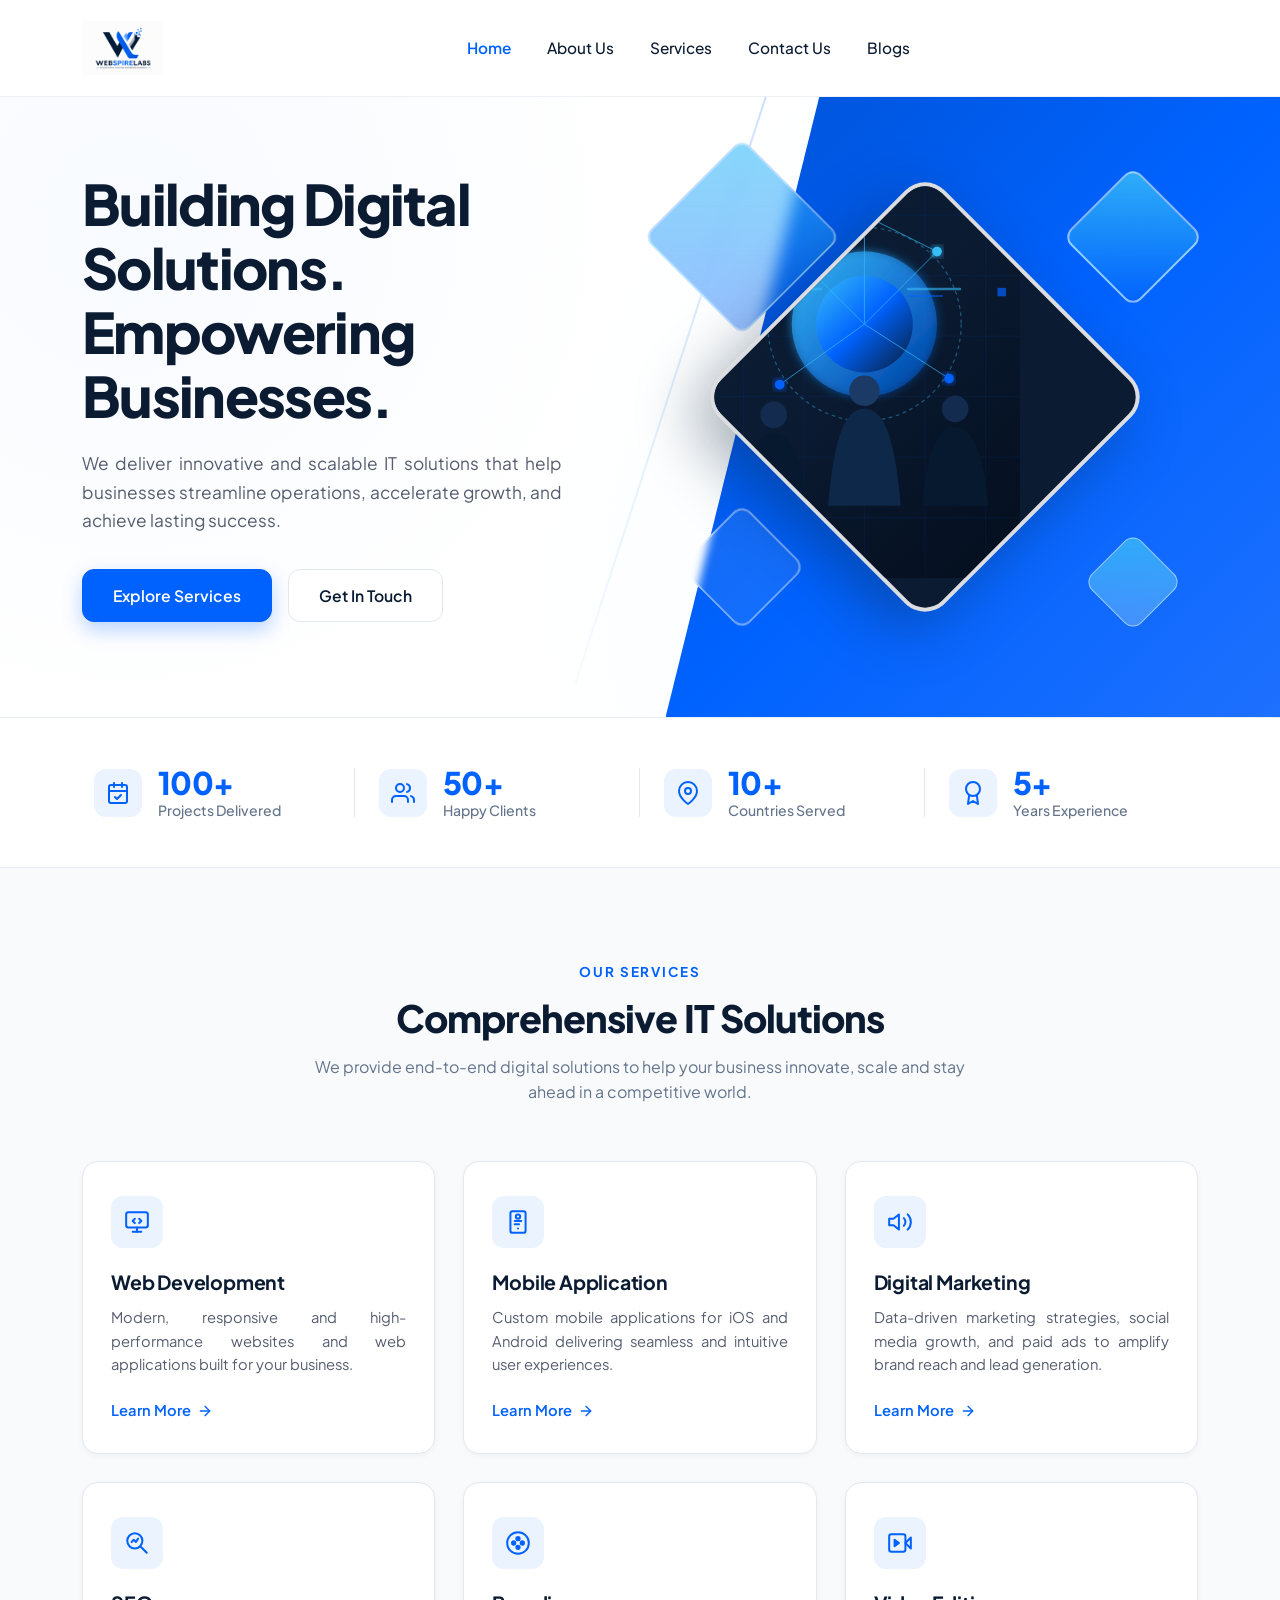
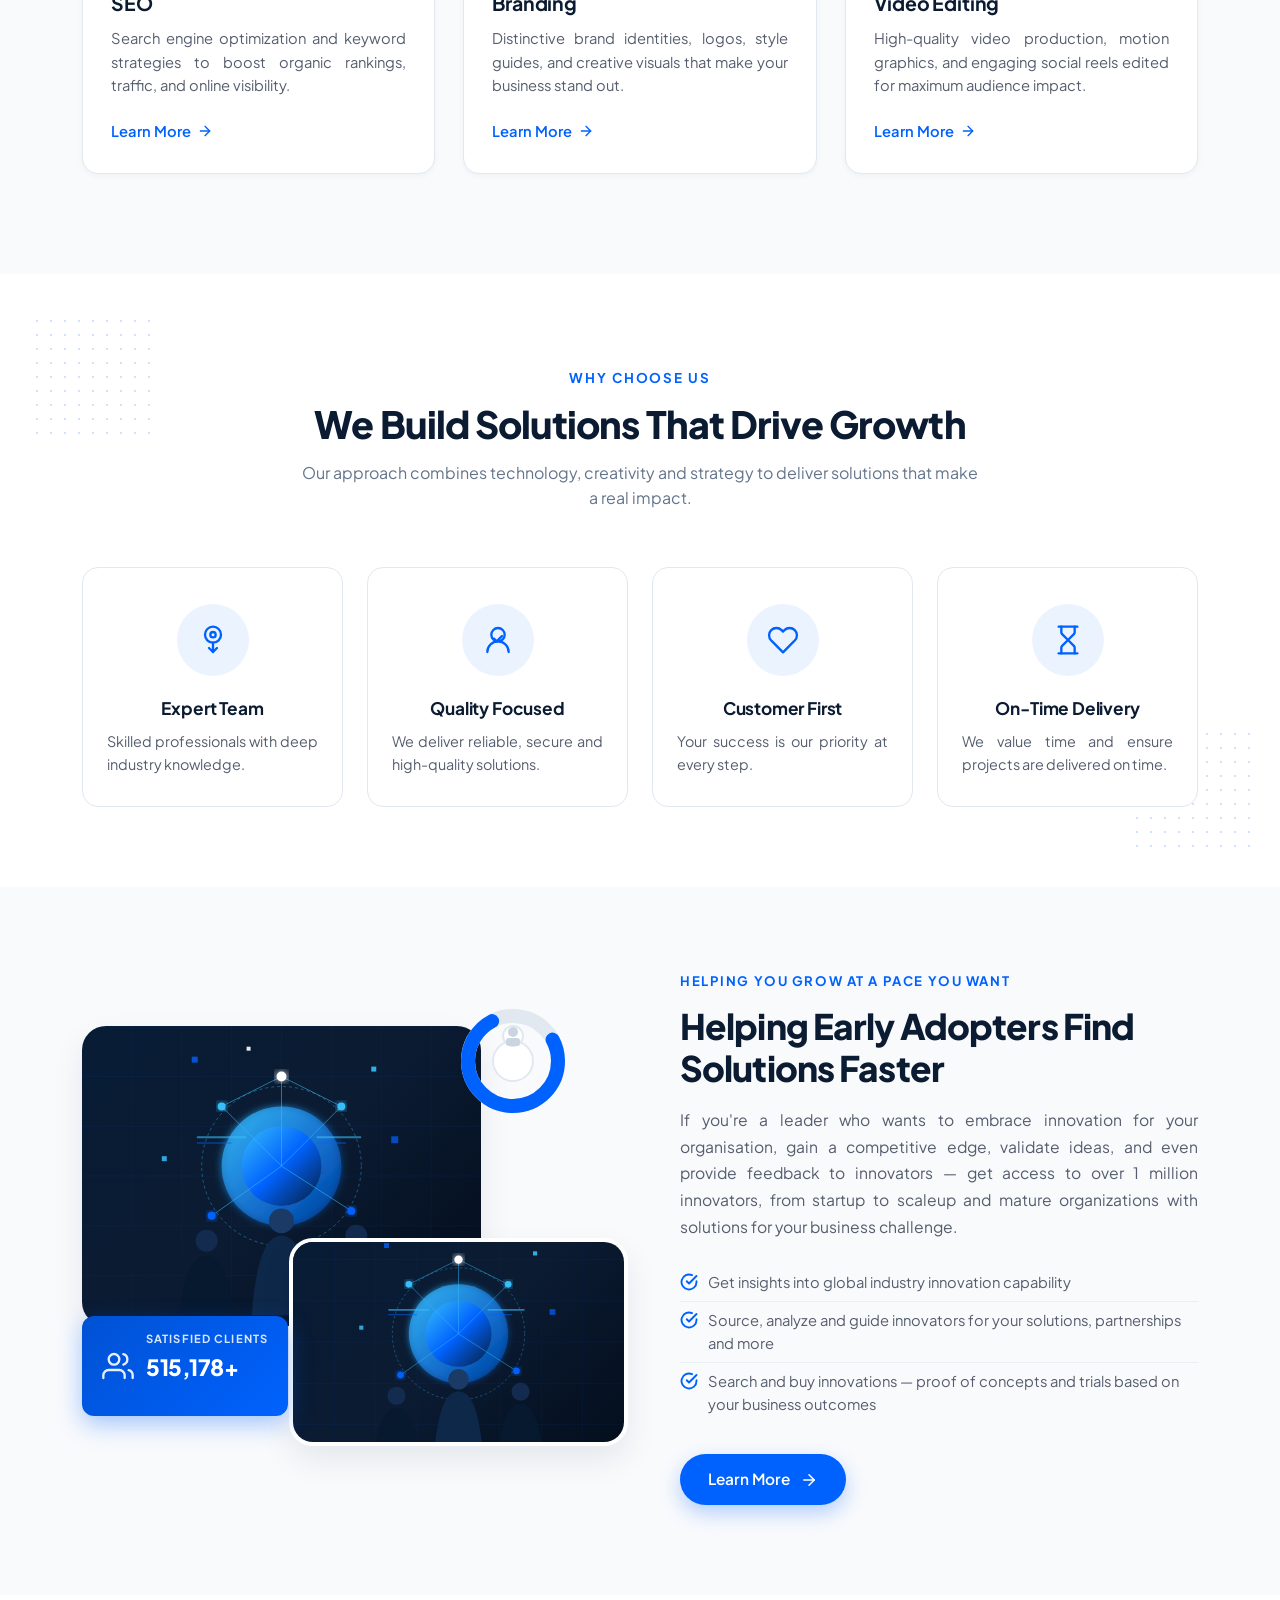
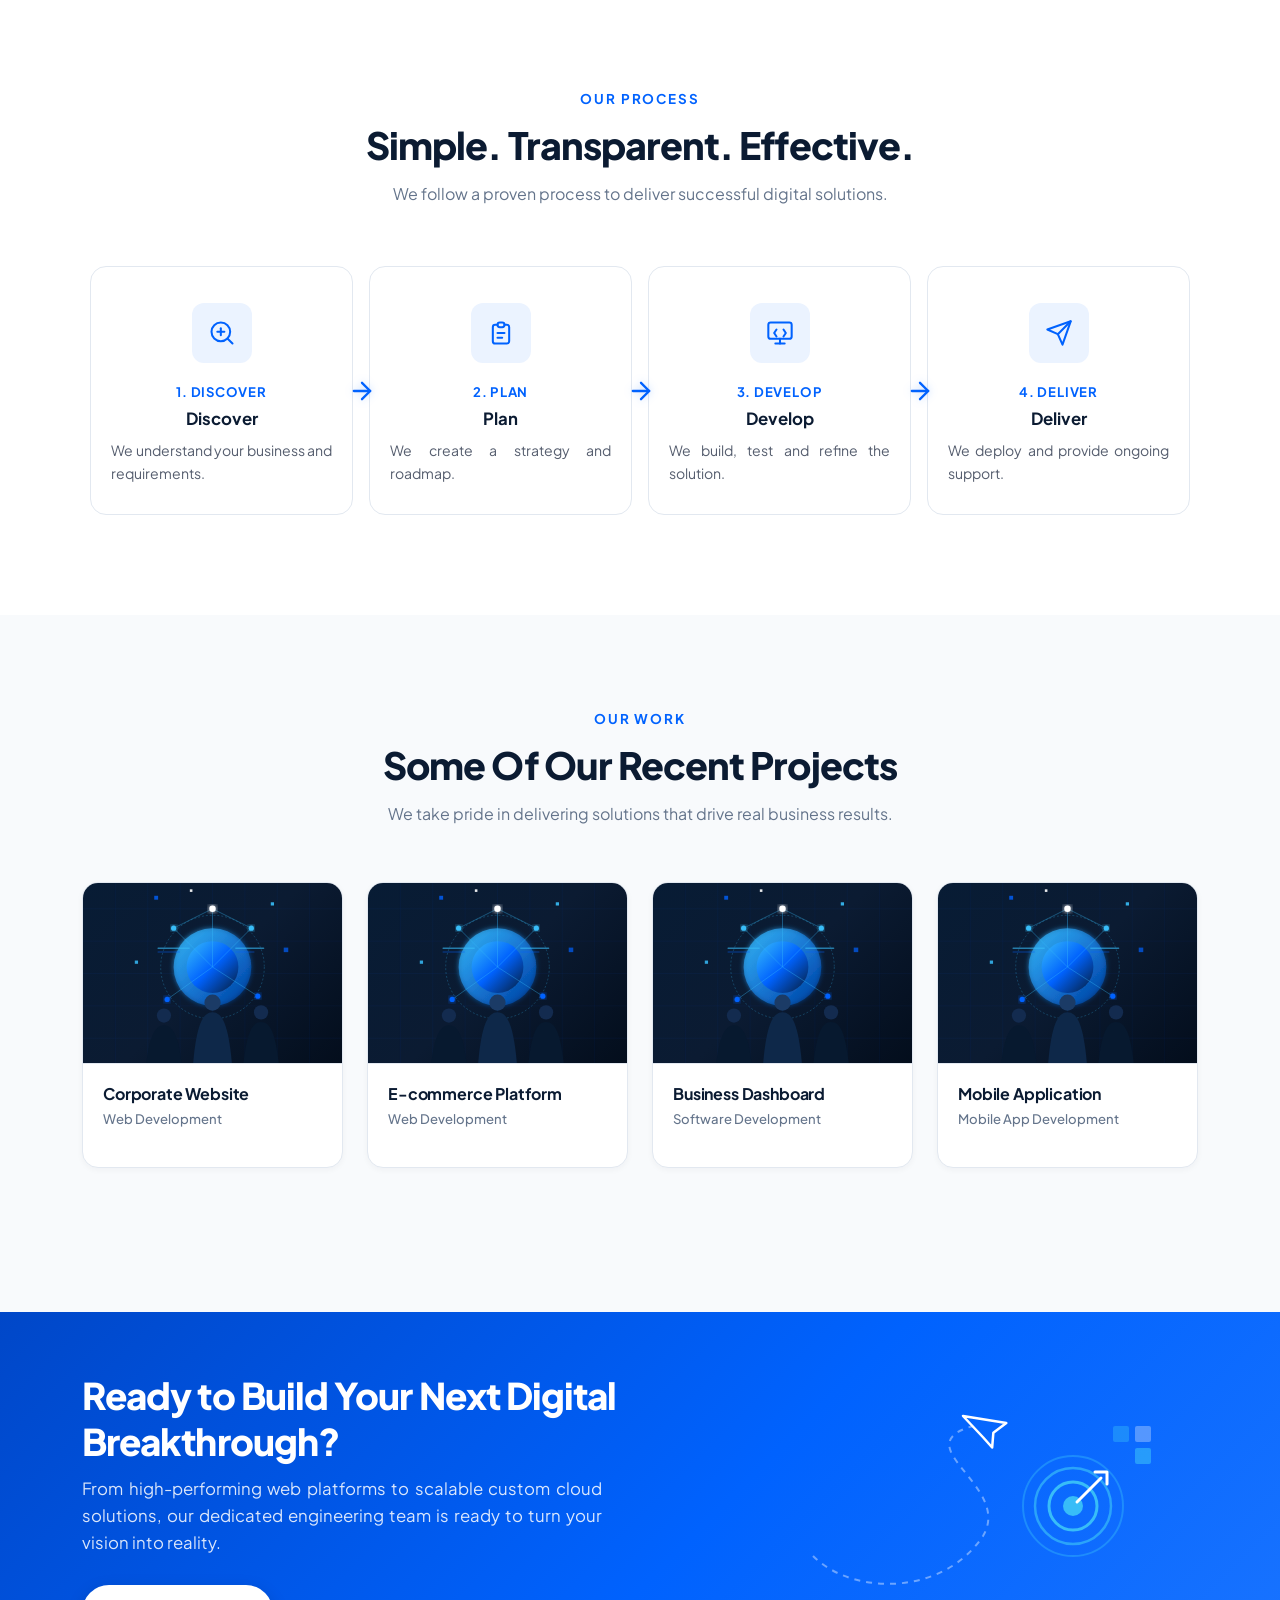
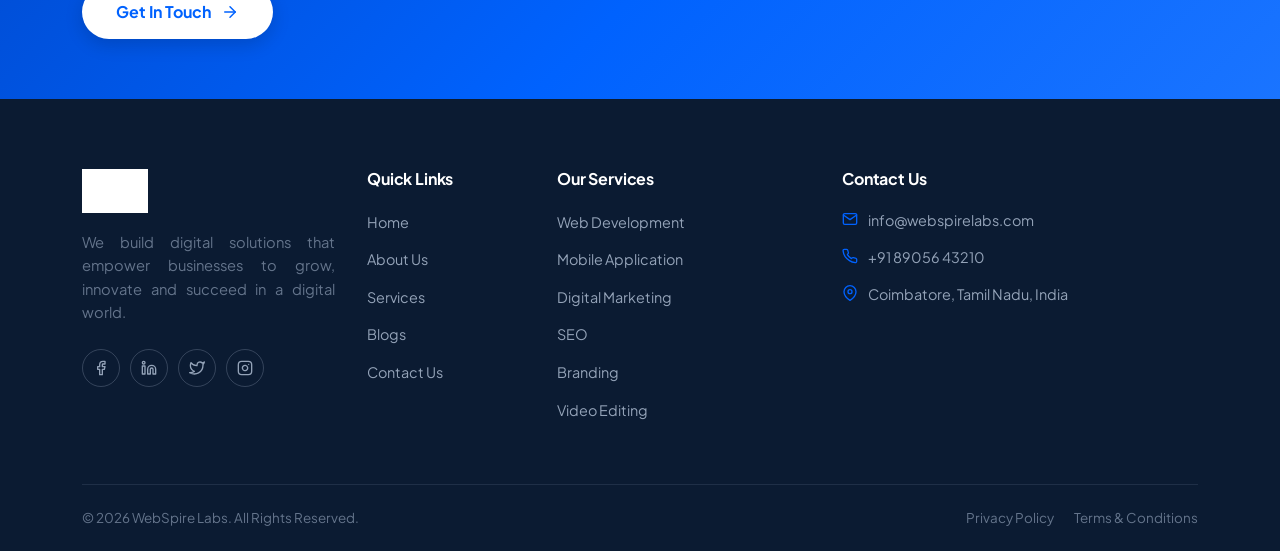
==== commit b95a4c63: "updated code of css" ====
--- a/index.html
+++ b/index.html
@@ -188,7 +188,7 @@
           <div class="col-lg-6">
             <h1 class="hero-headline" id="hero-title">
               Building Digital<br>
-              <span class="highlight-blue">Solutions.</span><br>
+              <span class="highlight-amber">Solutions.</span><br>
               Empowering Businesses.
             </h1>
 
@@ -240,7 +240,7 @@
           
           <!-- Stat 1: Projects Delivered -->
           <div class="stat-card-item">
-            <div class="stat-icon-wrap" aria-hidden="true">
+            <div class="stat-icon-wrap stat-icon-amber" aria-hidden="true">
               <!-- Calendar / Check Icon -->
               <svg viewBox="0 0 24 24" fill="none" stroke="currentColor" stroke-linecap="round" stroke-linejoin="round">
                 <rect x="3" y="4" width="18" height="18" rx="2" ry="2"></rect>
@@ -251,7 +251,7 @@
               </svg>
             </div>
             <div>
-              <div class="stat-number" data-target="100" data-suffix="+">100+</div>
+              <div class="stat-number stat-number-amber" data-target="100" data-suffix="+">100+</div>
               <p class="stat-label">Projects Delivered</p>
             </div>
           </div>
@@ -377,7 +377,7 @@
 
           <!-- Card 3: Digital Marketing -->
           <article class="service-card" aria-labelledby="service-3-title">
-            <div class="service-icon-box" aria-hidden="true">
+            <div class="service-icon-box service-icon-amber" aria-hidden="true">
               <!-- Megaphone / Marketing Icon -->
               <svg viewBox="0 0 24 24" fill="none" stroke="currentColor" stroke-linecap="round" stroke-linejoin="round">
                 <polygon points="11 5 6 9 2 9 2 15 6 15 11 19 11 5"></polygon>
@@ -389,7 +389,7 @@
             <p class="service-card-desc">
               Data-driven marketing strategies, social media growth, and paid ads to amplify brand reach and lead generation.
             </p>
-            <a href="#contact" class="service-card-link" aria-label="Learn more about Digital Marketing">
+            <a href="#contact" class="service-card-link service-link-amber" aria-label="Learn more about Digital Marketing">
               Learn More
               <svg viewBox="0 0 24 24" fill="none" stroke="currentColor" stroke-linecap="round" stroke-linejoin="round">
                 <line x1="5" y1="12" x2="19" y2="12"></line>
@@ -423,7 +423,7 @@
 
           <!-- Card 5: Branding -->
           <article class="service-card" aria-labelledby="service-5-title">
-            <div class="service-icon-box" aria-hidden="true">
+            <div class="service-icon-box service-icon-amber" aria-hidden="true">
               <!-- Palette / Creative Design Icon -->
               <svg viewBox="0 0 24 24" fill="none" stroke="currentColor" stroke-linecap="round" stroke-linejoin="round">
                 <circle cx="12" cy="12" r="10"></circle>
@@ -437,7 +437,7 @@
             <p class="service-card-desc">
               Distinctive brand identities, logos, style guides, and creative visuals that make your business stand out.
             </p>
-            <a href="#contact" class="service-card-link" aria-label="Learn more about Branding">
+            <a href="#contact" class="service-card-link service-link-amber" aria-label="Learn more about Branding">
               Learn More
               <svg viewBox="0 0 24 24" fill="none" stroke="currentColor" stroke-linecap="round" stroke-linejoin="round">
                 <line x1="5" y1="12" x2="19" y2="12"></line>
@@ -448,7 +448,7 @@
 
           <!-- Card 6: Video Editing -->
           <article class="service-card" aria-labelledby="service-6-title">
-            <div class="service-icon-box" aria-hidden="true">
+            <div class="service-icon-box service-icon-amber" aria-hidden="true">
               <!-- Video / Film Reel Icon -->
               <svg viewBox="0 0 24 24" fill="none" stroke="currentColor" stroke-linecap="round" stroke-linejoin="round">
                 <rect x="2" y="4" width="15" height="16" rx="2" ry="2"></rect>
@@ -460,7 +460,7 @@
             <p class="service-card-desc">
               High-quality video production, motion graphics, and engaging social reels edited for maximum audience impact.
             </p>
-            <a href="#contact" class="service-card-link" aria-label="Learn more about Video Editing">
+            <a href="#contact" class="service-card-link service-link-amber" aria-label="Learn more about Video Editing">
               Learn More
               <svg viewBox="0 0 24 24" fill="none" stroke="currentColor" stroke-linecap="round" stroke-linejoin="round">
                 <line x1="5" y1="12" x2="19" y2="12"></line>
@@ -483,7 +483,7 @@
         <!-- Header -->
         <div class="why-choose-header">
           <span class="section-eyebrow">WHY CHOOSE US</span>
-          <h2 class="section-title" id="why-title">We Build Solutions That <span class="highlight-blue">Drive Growth</span></h2>
+          <h2 class="section-title" id="why-title">We Build Solutions That <span class="highlight-amber">Drive Growth</span></h2>
           <p class="section-subtitle">Our approach combines technology, creativity and strategy to deliver solutions that make a real impact.</p>
         </div>
 
@@ -521,7 +521,7 @@
 
           <!-- Pillar 3: Customer First -->
           <article class="pillar-card" aria-labelledby="pillar-3-title">
-            <div class="pillar-icon-wrap" aria-hidden="true">
+            <div class="pillar-icon-wrap pillar-icon-amber" aria-hidden="true">
               <!-- Heart / Customer first icon -->
               <svg viewBox="0 0 24 24" fill="none" stroke="currentColor" stroke-linecap="round" stroke-linejoin="round">
                 <path d="M20.84 4.61a5.5 5.5 0 0 0-7.78 0L12 5.67l-1.06-1.06a5.5 5.5 0 0 0-7.78 7.78l1.06 1.06L12 21.23l7.78-7.78 1.06-1.06a5.5 5.5 0 0 0 0-7.78z"></path>
@@ -572,7 +572,7 @@
               </div>
 
               <!-- Satisfied Clients Badge -->
-              <div class="feature-clients-badge" aria-label="515,178 Satisfied Clients">
+              <div class="feature-clients-badge badge-amber-gradient" aria-label="515,178 Satisfied Clients">
                 <svg viewBox="0 0 24 24" fill="none" stroke="currentColor" stroke-linecap="round" stroke-linejoin="round">
                   <path d="M17 21v-2a4 4 0 0 0-4-4H5a4 4 0 0 0-4 4v2"></path>
                   <circle cx="9" cy="7" r="4"></circle>
@@ -610,7 +610,7 @@
                 If you're a leader who wants to embrace innovation for your organisation, gain a competitive edge, validate ideas, and even provide feedback to innovators — get access to over 1 million innovators, from startup to scaleup and mature organizations with solutions for your business challenge.
               </p>
 
-              <ul class="feature-checklist" role="list">
+              <ul class="feature-checklist checklist-amber" role="list">
                 <li>
                   <svg viewBox="0 0 24 24" fill="none" stroke="currentColor" stroke-linecap="round" stroke-linejoin="round" aria-hidden="true">
                     <path d="M22 11.08V12a10 10 0 1 1-5.93-9.14"></path>
@@ -735,7 +735,7 @@
           </div>
 
           <!-- Step 4: Deliver -->
-          <div class="process-step-item" aria-label="Step 4: Deliver">
+          <div class="process-step-item process-step-amber" aria-label="Step 4: Deliver">
             <div class="process-step-icon" aria-hidden="true">
               <!-- Paper plane / Deliver icon -->
               <svg viewBox="0 0 24 24" fill="none" stroke="currentColor" stroke-linecap="round" stroke-linejoin="round">
@@ -818,16 +818,7 @@
 
         </div>
 
-        <!-- CTA: View All Projects -->
-        <div class="portfolio-cta-wrap">
-          <a href="#our-work" class="btn-portfolio-cta" id="viewAllProjectsBtn">
-            View All Projects
-            <svg viewBox="0 0 24 24" fill="none" stroke="currentColor" stroke-linecap="round" stroke-linejoin="round" aria-hidden="true">
-              <line x1="5" y1="12" x2="19" y2="12"></line>
-              <polyline points="12 5 19 12 12 19"></polyline>
-            </svg>
-          </a>
-        </div>
+        
 
       </div>
     </section>
@@ -843,7 +834,7 @@
             <!-- Left Column: Text & CTA Button -->
             <div class="col-lg-7">
               <h2 class="about-cta-title">
-                Ready to Build Your Next <span class="highlight-cyan">Digital Breakthrough?</span>
+                Ready to Build Your Next <span class="highlight-amber">Digital Breakthrough?</span>
               </h2>
               <p class="about-cta-subtitle">
                 From high-performing web platforms to scalable custom cloud solutions, our dedicated engineering team is ready to turn your vision into reality.
--- a/css/style.css
+++ b/css/style.css
@@ -183,11 +183,6 @@
   height: 54px;
   width: auto;
   object-fit: contain;
-  transition: transform var(--transition-fast);
-}
-
-.brand-logo-img:hover {
-  transform: scale(1.02);
 }
 
 .nav-link-custom {
@@ -278,7 +273,6 @@
 .btn-nav-outline:hover {
   background-color: var(--color-primary);
   color: var(--color-white);
-  box-shadow: var(--shadow-cta);
 }
 
 .btn-nav-hamburger {
@@ -308,7 +302,6 @@
 
 .btn-nav-hamburger:hover {
   background-color: var(--color-primary);
-  transform: scale(1.05);
 }
 
 /* --------------------------------------------------------------------------
@@ -420,8 +413,6 @@
   background-color: var(--color-primary-hover);
   border-color: var(--color-primary-hover);
   color: var(--color-white);
-  transform: translateY(-2px);
-  box-shadow: 0 12px 24px rgba(0, 98, 254, 0.35);
 }
 
 .btn-secondary-hero {
@@ -442,8 +433,6 @@
   border-color: var(--color-primary);
   color: var(--color-primary);
   background-color: var(--color-bg-page);
-  transform: translateY(-2px);
-  box-shadow: var(--shadow-sm);
 }
 
 /* Hero Visual Art (Right Column) */
@@ -576,12 +565,6 @@
   justify-content: center;
   flex-shrink: 0;
   color: var(--color-primary);
-  transition: transform var(--transition-fast);
-}
-
-.stat-card-item:hover .stat-icon-wrap {
-  transform: scale(1.08);
-  background-color: #DDEBFF;
 }
 
 .stat-icon-wrap svg {
@@ -669,26 +652,9 @@
   overflow: hidden;
 }
 
-.service-card::before {
-  content: '';
-  position: absolute;
-  top: 0;
-  left: 0;
-  width: 100%;
-  height: 3px;
-  background: linear-gradient(90deg, var(--color-primary) 0%, var(--color-cyan) 100%);
-  opacity: 0;
-  transition: opacity var(--transition-fast);
-}
-
 .service-card:hover {
-  transform: translateY(-6px);
   border-color: var(--color-border-primary);
   box-shadow: var(--shadow-card-hover);
-}
-
-.service-card:hover::before {
-  opacity: 1;
 }
 
 .service-icon-box {
@@ -1025,27 +991,9 @@
   position: relative;
 }
 
-.pillar-card::before {
-  content: '';
-  position: absolute;
-  bottom: 0;
-  left: 0;
-  width: 100%;
-  height: 3px;
-  border-radius: 0 0 var(--radius-lg) var(--radius-lg);
-  background: linear-gradient(90deg, var(--color-primary) 0%, var(--color-cyan) 100%);
-  opacity: 0;
-  transition: opacity var(--transition-fast);
-}
-
 .pillar-card:hover {
-  transform: translateY(-6px);
   box-shadow: var(--shadow-card-hover);
   border-color: var(--color-border-primary);
-}
-
-.pillar-card:hover::before {
-  opacity: 1;
 }
 
 .pillar-icon-wrap {
@@ -1288,12 +1236,6 @@
 .btn-feature-primary:hover {
   background-color: var(--color-primary-hover);
   color: var(--color-white);
-  transform: translateY(-2px);
-  box-shadow: 0 12px 24px rgba(0, 98, 254, 0.38);
-}
-
-.btn-feature-primary:hover svg {
-  transform: translateX(4px);
 }
 
 /* --------------------------------------------------------------------------
@@ -1333,7 +1275,6 @@
 .process-step-item:hover {
   box-shadow: var(--shadow-card-hover);
   border-color: var(--color-border-primary);
-  transform: translateY(-4px);
 }
 
 .process-step-icon {
@@ -1353,14 +1294,6 @@
   height: 28px;
   stroke: var(--color-primary);
   stroke-width: 1.75;
-}
-
-.process-step-item:hover .process-step-icon {
-  background-color: var(--color-primary);
-}
-
-.process-step-item:hover .process-step-icon svg {
-  stroke: var(--color-white);
 }
 
 .process-step-num {
@@ -1439,7 +1372,6 @@
 }
 
 .portfolio-card:hover {
-  transform: translateY(-6px);
   box-shadow: var(--shadow-card-hover);
   border-color: var(--color-border-primary);
 }
@@ -1459,18 +1391,6 @@
 
 .portfolio-card:hover .portfolio-card-img img {
   transform: scale(1.05);
-}
-
-.portfolio-card-img-overlay {
-  position: absolute;
-  inset: 0;
-  background: linear-gradient(135deg, rgba(0, 98, 254, 0) 0%, rgba(0, 98, 254, 0.45) 100%);
-  opacity: 0;
-  transition: opacity var(--transition-base);
-}
-
-.portfolio-card:hover .portfolio-card-img-overlay {
-  opacity: 1;
 }
 
 .portfolio-card-body {
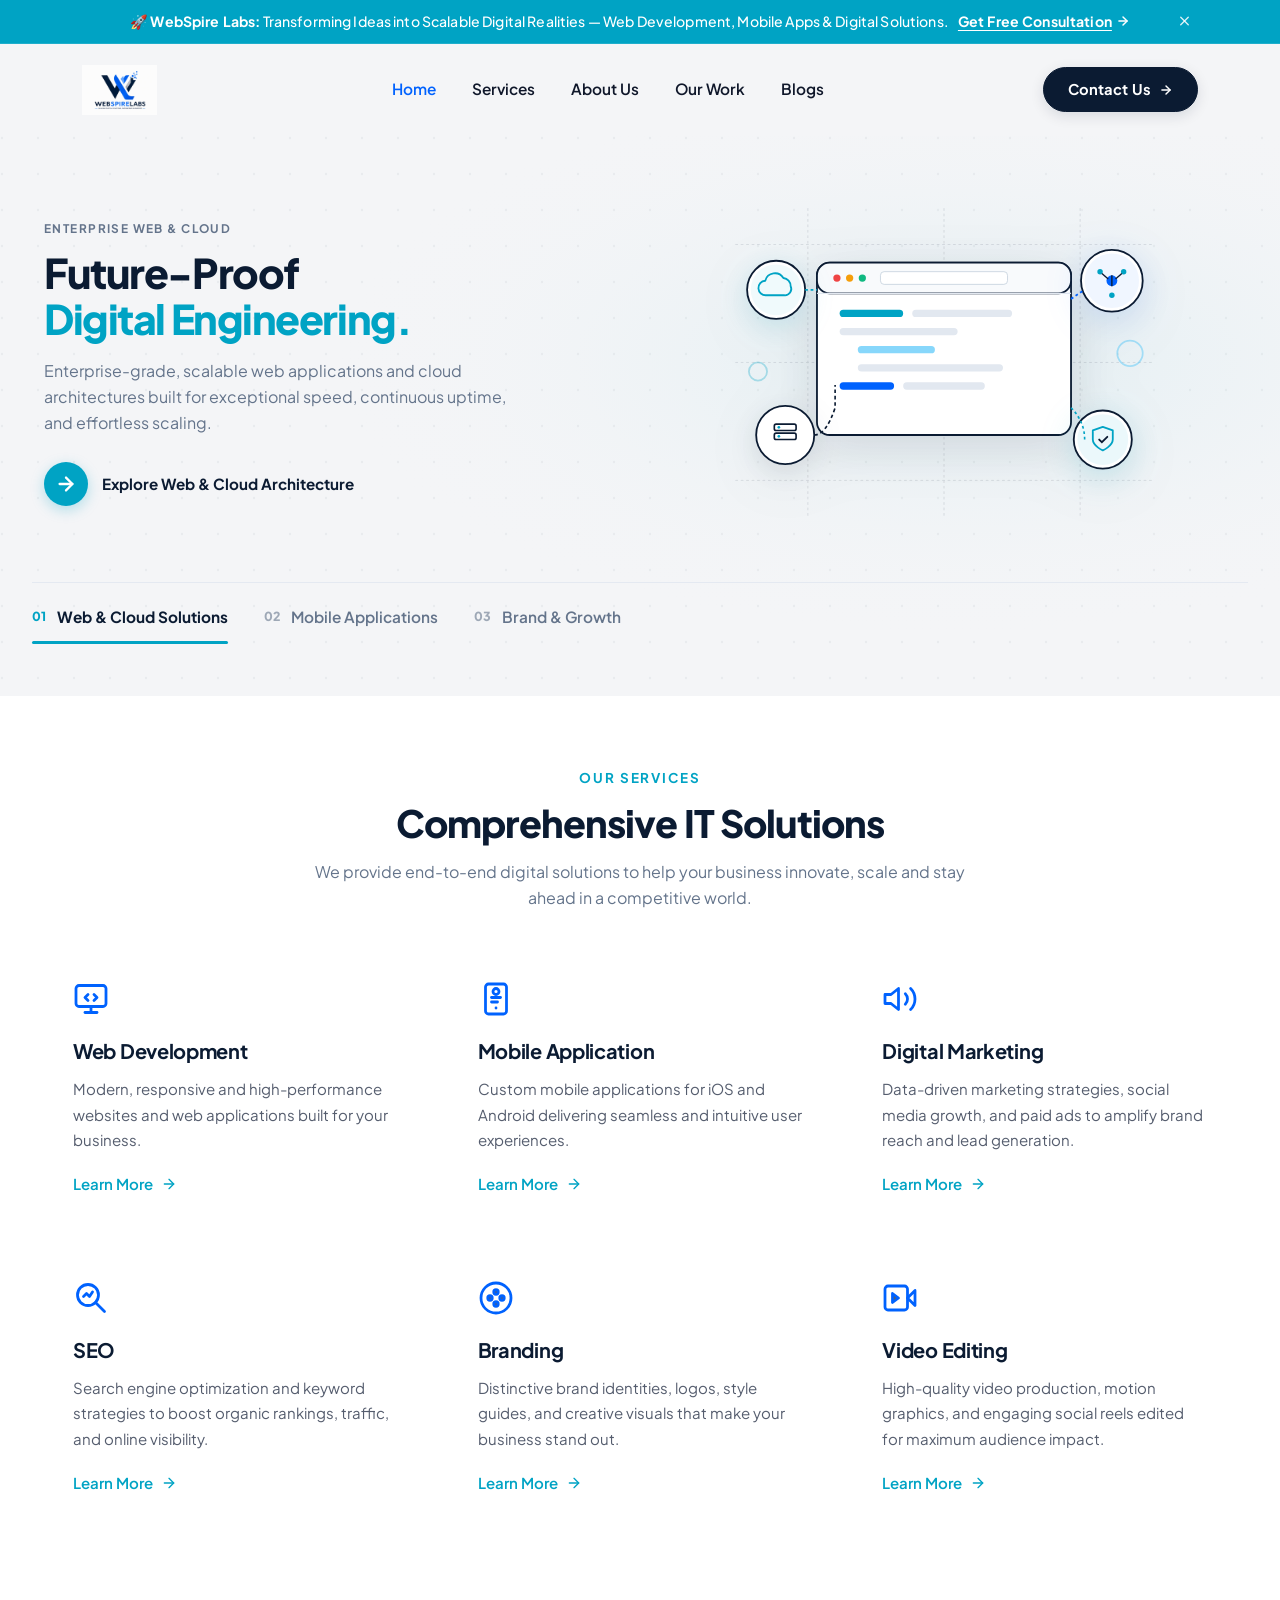
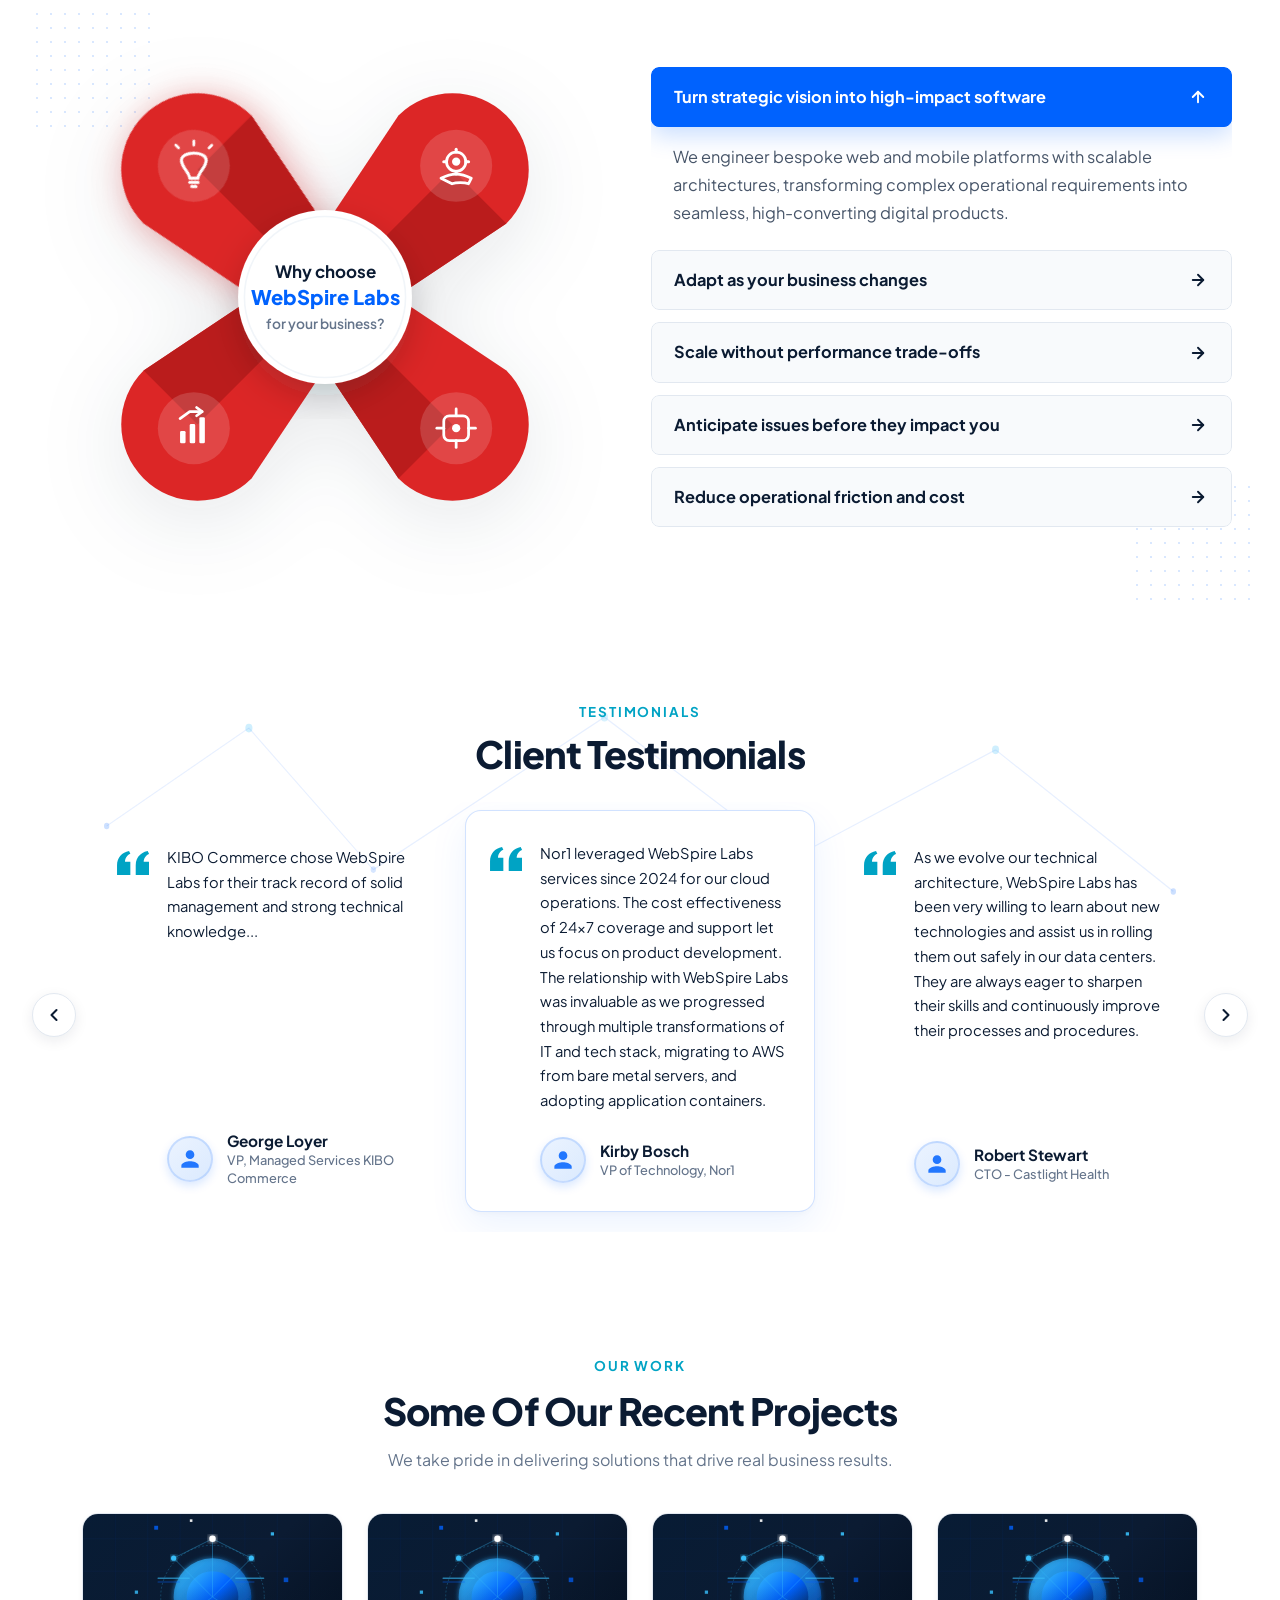
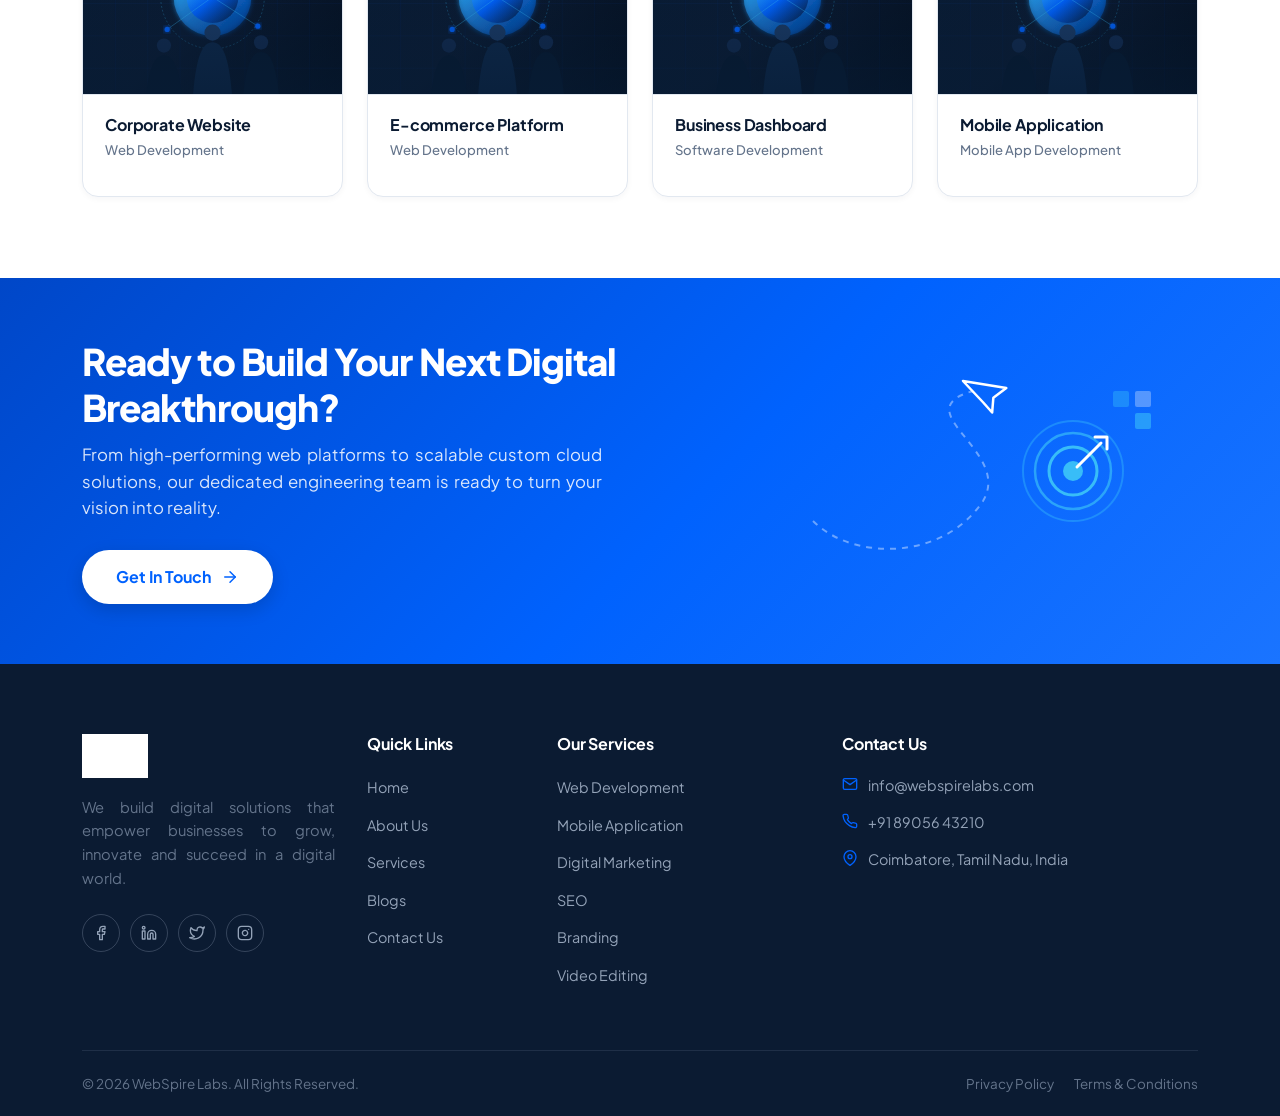
==== commit 3ce5f20c: "new home page design and header updates" ====
--- a/index.html
+++ b/index.html
@@ -39,8 +39,11 @@
   <!-- Bootstrap 5 CSS CDN -->
   <link href="https://cdn.jsdelivr.net/npm/bootstrap@5.3.3/dist/css/bootstrap.min.css" rel="stylesheet" integrity="sha384-QWTKZyjpPEjISv5WaRU9OFeRpok6YctnYmDr5pNlyT2bRjXh0JMhjY6hW+ALEwIH" crossorigin="anonymous">
 
-  <!-- Custom Stylesheet -->
+  <!-- Custom Stylesheet (Global Tokens, Navigation, Footer) -->
   <link rel="stylesheet" href="css/style.css">
+
+  <!-- Homepage Specific Stylesheet (Hero, Services, Why Choose Us, Testimonials, Portfolio) -->
+  <link rel="stylesheet" href="css/home.css">
 
   <!-- Schema.org JSON-LD Structured Data for SEO -->
   <script type="application/ld+json">
@@ -116,14 +119,34 @@
   <a href="#main-content" class="skip-to-content">Skip to main content</a>
 
   <!-- ==========================================================================
+       Top Announcement Strip (Cognisive Layout Inspired)
+       ========================================================================== -->
+  <div class="announcement-strip" id="announcementStrip">
+    <div class="container announcement-inner">
+      <div class="announcement-content">
+        <span class="announcement-text">
+          🚀 <strong>WebSpire Labs:</strong> Transforming Ideas into Scalable Digital Realities — Web Development, Mobile Apps &amp; Digital Solutions.
+        </span>
+        <a href="contact.html" class="announcement-link">
+          Get Free Consultation
+          <svg width="14" height="14" viewBox="0 0 24 24" fill="none" stroke="currentColor" stroke-width="2.5" stroke-linecap="round" stroke-linejoin="round" aria-hidden="true"><line x1="5" y1="12" x2="19" y2="12"></line><polyline points="12 5 19 12 12 19"></polyline></svg>
+        </a>
+      </div>
+      <button class="announcement-dismiss-btn" id="announcementDismissBtn" type="button" aria-label="Dismiss Announcement">
+        <svg width="15" height="15" viewBox="0 0 24 24" fill="none" stroke="currentColor" stroke-width="2.2" stroke-linecap="round" stroke-linejoin="round" aria-hidden="true"><line x1="18" y1="6" x2="6" y2="18"></line><line x1="6" y1="6" x2="18" y2="18"></line></svg>
+      </button>
+    </div>
+  </div>
+
+  <!-- ==========================================================================
        Header & Navigation Bar
        ========================================================================== -->
-  <header class="header-navbar">
+  <header class="header-navbar" id="siteHeader">
     <div class="container">
       <nav class="navbar navbar-expand-lg p-0" aria-label="Main Navigation">
         
         <!-- Brand Logo -->
-        <a class="navbar-brand brand-logo-container" href="#" aria-label="WebSpire Labs Home">
+        <a class="navbar-brand brand-logo-container" href="index.html" aria-label="WebSpire Labs Home">
           <img src="asstes/logo.jpg" alt="WebSpire Labs - Building Digital Solutions, Empowering Businesses" class="brand-logo-img">
         </a>
 
@@ -134,34 +157,62 @@
 
         <!-- Navbar Menu Items -->
         <div class="collapse navbar-collapse justify-content-center" id="navbarMainContent">
-          <ul class="navbar-nav align-items-lg-center gap-lg-2 my-3 my-lg-0">
+          <ul class="navbar-nav align-items-lg-center gap-lg-1 my-3 my-lg-0">
+            
+            <!-- Home -->
             <li class="nav-item">
-              <a class="nav-link nav-link-custom active" aria-current="page" href="#">Home</a>
+              <a class="nav-link nav-link-custom active" aria-current="page" href="index.html">Home</a>
             </li>
+
+            <!-- Services Link -->
+            <li class="nav-item">
+              <a class="nav-link nav-link-custom" href="#services">Services</a>
+            </li>
+
+            <!-- About Us -->
             <li class="nav-item">
               <a class="nav-link nav-link-custom" href="about.html">About Us</a>
             </li>
+
+            <!-- Our Work / Portfolio -->
             <li class="nav-item">
-              <a class="nav-link nav-link-custom" href="#services">Services</a>
+              <a class="nav-link nav-link-custom" href="#our-work">Our Work</a>
             </li>
-            <li class="nav-item">
-              <a class="nav-link nav-link-custom" href="contact.html">Contact Us</a>
-            </li>
+
+            <!-- Blogs -->
             <li class="nav-item">
               <a class="nav-link nav-link-custom" href="#services">Blogs</a>
             </li>
+
+            <!-- Contact Us (visible on mobile in drawer) -->
+            <li class="nav-item d-lg-none">
+              <a class="nav-link nav-link-custom" href="contact.html">Contact Us</a>
+            </li>
+
           </ul>
-        </div>
-
-        <!-- Header Actions (Right) -->
-        <!-- <div class="d-none d-lg-flex align-items-center gap-3">
-          <a href="#services" class="btn-nav-outline" id="headerCtaBtn">Get In Touch</a>
-          <button class="btn-nav-hamburger" type="button" aria-label="Toggle Side Menu" title="Menu">
-            <span></span>
-            <span></span>
-            <span></span>
-          </button>
-        </div> -->
+
+          <!-- Mobile Drawer CTA Button -->
+          <div class="d-lg-none header-nav-actions">
+            <a href="contact.html" class="btn-nav-pill">
+              <span>Contact Us</span>
+              <svg width="14" height="14" viewBox="0 0 24 24" fill="none" stroke="currentColor" stroke-width="2.5" stroke-linecap="round" stroke-linejoin="round" aria-hidden="true">
+                <line x1="5" y1="12" x2="19" y2="12"></line>
+                <polyline points="12 5 19 12 12 19"></polyline>
+              </svg>
+            </a>
+          </div>
+        </div>
+
+        <!-- Header Actions (Right on Desktop: Deep Navy Pill CTA) -->
+        <div class="d-none d-lg-flex align-items-center">
+          <a href="contact.html" class="btn-nav-pill" id="headerCtaBtn">
+            <span>Contact Us</span>
+            <svg width="14" height="14" viewBox="0 0 24 24" fill="none" stroke="currentColor" stroke-width="2.5" stroke-linecap="round" stroke-linejoin="round" aria-hidden="true">
+              <line x1="5" y1="12" x2="19" y2="12"></line>
+              <polyline points="12 5 19 12 12 19"></polyline>
+            </svg>
+          </a>
+        </div>
 
       </nav>
     </div>
@@ -173,139 +224,379 @@
   <main id="main-content">
 
     <!-- ==========================================================================
-         Hero Section
+         Hero Section: 3-Slide Interactive Ecosystem Carousel (Cognisive Inspired)
          ========================================================================== -->
-    <section class="hero-section" id="hero" aria-labelledby="hero-title">
-      <!-- Angled Blue Polygon Graphic Backdrop (Right) -->
-      <div class="hero-bg-accent" aria-hidden="true"></div>
-      <div class="hero-bg-grid" aria-hidden="true"></div>
-      <div class="hero-diagonal-line" aria-hidden="true"></div>
-
-      <div class="container hero-content">
-        <div class="row align-items-center gy-5">
+    <section class="hero-section" id="hero" aria-labelledby="hero-title-1">
+      <!-- High-Tech Constellation & Network Mesh Backdrop -->
+      <div class="hero-network-backdrop" aria-hidden="true">
+        <svg class="hero-constellation-svg" width="100%" height="100%" xmlns="http://www.w3.org/2000/svg">
+          <defs>
+            <radialGradient id="heroGlow" cx="75%" cy="40%" r="50%">
+              <stop offset="0%" stop-color="rgba(0, 163, 196, 0.08)" />
+              <stop offset="100%" stop-color="rgba(244, 245, 247, 0)" />
+            </radialGradient>
+            <pattern id="dotGrid" width="36" height="36" patternUnits="userSpaceOnUse">
+              <circle cx="2" cy="2" r="1.2" fill="rgba(11, 27, 50, 0.045)" />
+            </pattern>
+          </defs>
+          <rect width="100%" height="100%" fill="url(#heroGlow)" />
+          <rect width="100%" height="100%" fill="url(#dotGrid)" />
+        </svg>
+      </div>
+
+      <div class="container hero-container">
+        
+        <!-- Slides Viewport -->
+        <div class="hero-slides-wrapper">
           
-          <!-- Left Column: Typography & CTAs -->
-          <div class="col-lg-6">
-            <h1 class="hero-headline" id="hero-title">
-              Building Digital<br>
-              <span class="highlight-amber">Solutions.</span><br>
-              Empowering Businesses.
-            </h1>
-
-            <p class="hero-description">
-              We deliver innovative and scalable IT solutions that help businesses streamline operations, accelerate growth, and achieve lasting success.
-            </p>
-
-            <div class="hero-cta-group">
-              <a href="#services" class="btn-primary-hero" id="heroExploreBtn">Explore Services</a>
-              <a href="#services" class="btn-secondary-hero" id="heroContactBtn">Get In Touch</a>
+          <!-- Slide 1: Web & Cloud Solutions (Active by default) -->
+          <div class="hero-slide active" id="heroSlide1" data-slide="0">
+            <div class="row align-items-center gy-5">
+              <!-- Left Content -->
+              <div class="col-lg-6 hero-text-col">
+                <span class="hero-slide-badge">
+                  ENTERPRISE WEB &amp; CLOUD
+                </span>
+                <h1 class="hero-headline" id="hero-title-1">
+                  Future-Proof<br>
+                  <span class="highlight-cyan">Digital Engineering.</span>
+                </h1>
+                <p class="hero-description">
+                  Enterprise-grade, scalable web applications and cloud architectures built for exceptional speed, continuous uptime, and effortless scaling.
+                </p>
+                <a href="#services" class="hero-action-row" aria-label="Explore Web &amp; Cloud Solutions">
+                  <span class="hero-circle-cta">
+                    <svg width="22" height="22" viewBox="0 0 24 24" fill="none" stroke="currentColor" stroke-width="2.5" stroke-linecap="round" stroke-linejoin="round">
+                      <line x1="5" y1="12" x2="19" y2="12"></line>
+                      <polyline points="12 5 19 12 12 19"></polyline>
+                    </svg>
+                  </span>
+                  <span class="hero-action-label">Explore Web &amp; Cloud Architecture</span>
+                </a>
+              </div>
+
+              <!-- Right Visual Artwork (Line-Art Digital Ecosystem) -->
+              <div class="col-lg-6 hero-visual-col">
+                <div class="hero-artwork-card">
+                  <!-- Vector Line Art SVG: Web, Cloud, Code, Servers -->
+                  <svg class="hero-tech-svg" viewBox="0 0 540 380" fill="none" xmlns="http://www.w3.org/2000/svg">
+                    <!-- Tech Grid Mesh -->
+                    <g opacity="0.12" stroke="#0B1B32" stroke-width="1" stroke-dasharray="3 3">
+                      <line x1="40" y1="60" x2="500" y2="60" />
+                      <line x1="40" y1="190" x2="500" y2="190" />
+                      <line x1="40" y1="320" x2="500" y2="320" />
+                      <line x1="120" y1="20" x2="120" y2="360" />
+                      <line x1="270" y1="20" x2="270" y2="360" />
+                      <line x1="420" y1="20" x2="420" y2="360" />
+                    </g>
+                    
+                    <!-- Center Code & Cloud Container Window -->
+                    <rect x="130" y="80" width="280" height="190" rx="14" fill="#FFFFFF" stroke="#0B1B32" stroke-width="2" filter="drop-shadow(0 12px 28px rgba(11,27,50,0.08))" />
+                    <!-- Browser Window Header -->
+                    <rect x="130" y="80" width="280" height="34" rx="14" fill="#F8FAFC" stroke="#0B1B32" stroke-width="2" />
+                    <line x1="130" y1="114" x2="410" y2="114" stroke="#E2E8F0" stroke-width="1.5" />
+                    <circle cx="152" cy="97" r="4" fill="#EF4444" />
+                    <circle cx="166" cy="97" r="4" fill="#F59E0B" />
+                    <circle cx="180" cy="97" r="4" fill="#10B981" />
+                    <rect x="200" y="90" width="140" height="14" rx="4" fill="#FFFFFF" stroke="#CBD5E1" stroke-width="1" />
+                    
+                    <!-- Code & Architecture lines inside window -->
+                    <rect x="155" y="132" width="70" height="8" rx="4" fill="#00A3C4" />
+                    <rect x="235" y="132" width="110" height="8" rx="4" fill="#E2E8F0" />
+                    <rect x="155" y="152" width="130" height="8" rx="4" fill="#E2E8F0" />
+                    <rect x="175" y="172" width="85" height="8" rx="4" fill="#38BDF8" opacity="0.6" />
+                    <rect x="175" y="192" width="160" height="8" rx="4" fill="#E2E8F0" />
+                    <rect x="155" y="212" width="60" height="8" rx="4" fill="#0062FE" />
+                    <rect x="225" y="212" width="90" height="8" rx="4" fill="#E2E8F0" />
+
+                    <!-- Floating Node 1: Cloud Architecture (Top Left) -->
+                    <g class="float-node-1">
+                      <circle cx="85" cy="110" r="32" fill="#FFFFFF" stroke="#0B1B32" stroke-width="2" filter="drop-shadow(0 8px 16px rgba(0,163,196,0.15))" />
+                      <circle cx="85" cy="110" r="28" fill="rgba(0,163,196,0.06)" />
+                      <!-- Cloud Icon -->
+                      <path d="M74 116a8 8 0 0 1-1-16 11 11 0 0 1 20-3 9 9 0 0 1 8 9 7 7 0 0 1-7 10h-20z" fill="none" stroke="#00A3C4" stroke-width="2" stroke-linejoin="round" />
+                    </g>
+                    <!-- Connector line to window -->
+                    <path d="M117 110 L 130 110" stroke="#00A3C4" stroke-width="2" stroke-dasharray="3 3" />
+
+                    <!-- Floating Node 2: Server Stack / DevOps (Bottom Left) -->
+                    <g class="float-node-2">
+                      <circle cx="95" cy="270" r="32" fill="#FFFFFF" stroke="#0B1B32" stroke-width="2" filter="drop-shadow(0 8px 16px rgba(11,27,50,0.1))" />
+                      <!-- Server Icon -->
+                      <rect x="83" y="258" width="24" height="7" rx="2" stroke="#0B1B32" stroke-width="1.8" fill="none" />
+                      <rect x="83" y="268" width="24" height="7" rx="2" stroke="#0B1B32" stroke-width="1.8" fill="none" />
+                      <circle cx="88" cy="261.5" r="1.5" fill="#00A3C4" />
+                      <circle cx="88" cy="271.5" r="1.5" fill="#00A3C4" />
+                    </g>
+                    <!-- Connector curve -->
+                    <path d="M127 270 Q 140 270 150 240 L 150 215" fill="none" stroke="#0B1B32" stroke-width="1.8" stroke-dasharray="4 3" />
+
+                    <!-- Floating Node 3: AI & Microservices (Top Right) -->
+                    <g class="float-node-3">
+                      <circle cx="455" cy="100" r="34" fill="#FFFFFF" stroke="#0B1B32" stroke-width="2" filter="drop-shadow(0 8px 20px rgba(0,98,254,0.14))" />
+                      <circle cx="455" cy="100" r="30" fill="rgba(0,98,254,0.06)" />
+                      <!-- Circuit / AI Node Icon -->
+                      <circle cx="455" cy="100" r="6" fill="#0062FE" />
+                      <circle cx="442" cy="90" r="3" fill="#00A3C4" />
+                      <circle cx="468" cy="90" r="3" fill="#00A3C4" />
+                      <circle cx="455" cy="116" r="3" fill="#00A3C4" />
+                      <line x1="455" y1="94" x2="455" y2="106" stroke="#0B1B32" stroke-width="1.5" />
+                      <line x1="444" y1="92" x2="451" y2="98" stroke="#0B1B32" stroke-width="1.5" />
+                      <line x1="466" y1="92" x2="459" y2="98" stroke="#0B1B32" stroke-width="1.5" />
+                    </g>
+                    <!-- Connector line -->
+                    <path d="M410 120 L 425 110" stroke="#0062FE" stroke-width="2" stroke-dasharray="3 3" />
+
+                    <!-- Floating Node 4: Security Shield (Bottom Right) -->
+                    <g class="float-node-4">
+                      <circle cx="445" cy="275" r="32" fill="#FFFFFF" stroke="#0B1B32" stroke-width="2" filter="drop-shadow(0 8px 18px rgba(0,163,196,0.18))" />
+                      <circle cx="445" cy="275" r="28" fill="rgba(0,163,196,0.08)" />
+                      <!-- Shield Icon -->
+                      <path d="M445 261 L 434 265 v 10 c0 7 11 12 11 12 s 11 -5 11 -12 v -10 z" fill="none" stroke="#00A3C4" stroke-width="2" stroke-linejoin="round" />
+                      <path d="M441 275 l 3 3 6 -6" fill="none" stroke="#0B1B32" stroke-width="2" stroke-linecap="round" />
+                    </g>
+                    <!-- Connector curve -->
+                    <path d="M410 240 Q 425 255 425 275" fill="none" stroke="#00A3C4" stroke-width="1.8" stroke-dasharray="3 3" />
+
+                    <!-- Decorative Cyan Accent Rings -->
+                    <circle cx="475" cy="180" r="14" fill="none" stroke="#38BDF8" stroke-width="2" opacity="0.4" />
+                    <circle cx="65" cy="200" r="10" fill="none" stroke="#00A3C4" stroke-width="2" opacity="0.3" />
+                  </svg>
+                </div>
+              </div>
             </div>
           </div>
 
-          <!-- Right Column: Geometric Diamond Visual Artwork -->
-          <div class="col-lg-6">
-            <div class="hero-visual-wrapper" aria-hidden="true">
-              
-              <!-- Floating Layered Diamond Accents -->
-              <div class="accent-diamond accent-diamond-1"></div>
-              <div class="accent-diamond accent-diamond-2"></div>
-              <div class="accent-diamond accent-diamond-3"></div>
-              <div class="accent-diamond accent-diamond-4"></div>
-
-              <!-- Main Diamond Rotated Container -->
-              <div class="diamond-image-frame">
-                <img 
-                  src="asstes/hero-placeholder.svg" 
-                  alt="WebSpire Labs IT Team collaborating on scalable digital solutions" 
-                  class="diamond-image-inner"
-                  width="500" 
-                  height="500"
-                  loading="eager"
-                >
+          <!-- Slide 2: Mobile Applications -->
+          <div class="hero-slide" id="heroSlide2" data-slide="1" aria-hidden="true">
+            <div class="row align-items-center gy-5">
+              <!-- Left Content -->
+              <div class="col-lg-6 hero-text-col">
+                <span class="hero-slide-badge">
+                  NATIVE &amp; CROSS-PLATFORM APPS
+                </span>
+                <h1 class="hero-headline" id="hero-title-2">
+                  Seamless Mobile<br>
+                  <span class="highlight-cyan">Experiences.</span>
+                </h1>
+                <p class="hero-description">
+                  High-performance iOS and Android mobile solutions engineered for intuitive user journeys, lightning-fast interactions, and seamless offline-ready capabilities.
+                </p>
+                <a href="#services" class="hero-action-row" aria-label="Explore Mobile Application Services">
+                  <span class="hero-circle-cta">
+                    <svg width="22" height="22" viewBox="0 0 24 24" fill="none" stroke="currentColor" stroke-width="2.5" stroke-linecap="round" stroke-linejoin="round">
+                      <line x1="5" y1="12" x2="19" y2="12"></line>
+                      <polyline points="12 5 19 12 12 19"></polyline>
+                    </svg>
+                  </span>
+                  <span class="hero-action-label">Explore Mobile App Development</span>
+                </a>
               </div>
 
+              <!-- Right Visual Artwork (Line-Art Mobile Ecosystem) -->
+              <div class="col-lg-6 hero-visual-col">
+                <div class="hero-artwork-card">
+                  <svg class="hero-tech-svg" viewBox="0 0 540 380" fill="none" xmlns="http://www.w3.org/2000/svg">
+                    <!-- Tech Grid Mesh -->
+                    <g opacity="0.12" stroke="#0B1B32" stroke-width="1" stroke-dasharray="3 3">
+                      <line x1="40" y1="60" x2="500" y2="60" />
+                      <line x1="40" y1="190" x2="500" y2="190" />
+                      <line x1="40" y1="320" x2="500" y2="320" />
+                    </g>
+                    
+                    <!-- Center Smartphone Frame -->
+                    <rect x="200" y="45" width="140" height="270" rx="22" fill="#FFFFFF" stroke="#0B1B32" stroke-width="2.5" filter="drop-shadow(0 14px 32px rgba(11,27,50,0.12))" />
+                    <!-- Dynamic Island / Speaker Notch -->
+                    <rect x="245" y="55" width="50" height="8" rx="4" fill="#0B1B32" />
+                    
+                    <!-- App UI Elements inside Phone -->
+                    <rect x="214" y="75" width="112" height="42" rx="8" fill="rgba(0,163,196,0.1)" stroke="#00A3C4" stroke-width="1.2" />
+                    <circle cx="230" cy="96" r="10" fill="#00A3C4" />
+                    <rect x="248" y="90" width="54" height="5" rx="2" fill="#0B1B32" />
+                    <rect x="248" y="98" width="38" height="4" rx="2" fill="#64748B" />
+
+                    <!-- App Card 2 -->
+                    <rect x="214" y="125" width="112" height="60" rx="8" fill="#F8FAFC" stroke="#E2E8F0" stroke-width="1" />
+                    <rect x="224" y="137" width="50" height="6" rx="3" fill="#0B1B32" />
+                    <rect x="224" y="148" width="90" height="4" rx="2" fill="#94A3B8" />
+                    <rect x="224" y="156" width="70" height="4" rx="2" fill="#CBD5E1" />
+                    <circle cx="298" cy="140" r="6" fill="#38BDF8" />
+
+                    <!-- App Card 3: Metrics -->
+                    <rect x="214" y="193" width="112" height="70" rx="8" fill="#F8FAFC" stroke="#E2E8F0" stroke-width="1" />
+                    <!-- Mini Graph curve inside app -->
+                    <path d="M224 245 C 240 230, 260 250, 280 220 S 310 205, 314 210" fill="none" stroke="#0062FE" stroke-width="2" stroke-linecap="round" />
+                    <circle cx="314" cy="210" r="3" fill="#00A3C4" />
+
+                    <!-- Home Indicator Bar -->
+                    <rect x="245" y="300" width="50" height="4" rx="2" fill="#94A3B8" />
+
+                    <!-- Left Satellite Device: Tablet Wireframe -->
+                    <g class="float-node-1">
+                      <rect x="65" y="110" width="105" height="150" rx="14" fill="#FFFFFF" stroke="#0B1B32" stroke-width="2" filter="drop-shadow(0 10px 22px rgba(11,27,50,0.09))" />
+                      <rect x="75" y="125" width="85" height="120" rx="6" fill="#F8FAFC" stroke="#E2E8F0" stroke-width="1" />
+                      <circle cx="117" cy="185" r="14" fill="rgba(0,163,196,0.12)" />
+                      <path d="M112 185 l 4 4 8 -8" stroke="#00A3C4" stroke-width="2" fill="none" stroke-linecap="round" />
+                    </g>
+                    <!-- Connector line -->
+                    <path d="M170 185 L 200 185" stroke="#00A3C4" stroke-width="2" stroke-dasharray="3 3" />
+
+                    <!-- Right Satellite Device: Smart Watch & Touch Node -->
+                    <g class="float-node-3">
+                      <rect x="375" y="120" width="90" height="90" rx="24" fill="#FFFFFF" stroke="#0B1B32" stroke-width="2" filter="drop-shadow(0 10px 24px rgba(0,98,254,0.12))" />
+                      <circle cx="420" cy="165" r="32" fill="rgba(0,98,254,0.06)" />
+                      <circle cx="420" cy="165" r="22" stroke="#0062FE" stroke-width="2" stroke-dasharray="2 2" fill="none" />
+                      <text x="420" y="170" text-anchor="middle" font-family="'Plus Jakarta Sans', sans-serif" font-size="11" font-weight="800" fill="#0B1B32">iOS/APK</text>
+                    </g>
+                    <!-- Connector line -->
+                    <path d="M340 165 L 375 165" stroke="#0062FE" stroke-width="2" stroke-dasharray="3 3" />
+
+                    <!-- Floating Sync Cloud Node (Bottom Right) -->
+                    <g class="float-node-4">
+                      <circle cx="430" cy="275" r="30" fill="#FFFFFF" stroke="#0B1B32" stroke-width="2" filter="drop-shadow(0 8px 18px rgba(0,163,196,0.18))" />
+                      <!-- Sync Arrows Icon -->
+                      <path d="M422 268 a9 9 0 0 1 15 2 l 3-3 v 8 h-8 l 3-3 a6 6 0 0 0-10-1" fill="none" stroke="#00A3C4" stroke-width="1.8" />
+                      <path d="M438 282 a9 9 0 0 1-15-2 l-3 3 v-8 h 8 l-3 3 a6 6 0 0 0 10 1" fill="none" stroke="#0B1B32" stroke-width="1.8" />
+                    </g>
+                    <!-- Connector line -->
+                    <path d="M340 250 Q 380 275 400 275" fill="none" stroke="#00A3C4" stroke-width="1.8" stroke-dasharray="3 3" />
+                  </svg>
+                </div>
+              </div>
             </div>
           </div>
 
-        </div>
+          <!-- Slide 3: Growth & Branding -->
+          <div class="hero-slide" id="heroSlide3" data-slide="2" aria-hidden="true">
+            <div class="row align-items-center gy-5">
+              <!-- Left Content -->
+              <div class="col-lg-6 hero-text-col">
+                <span class="hero-slide-badge">
+                  DIGITAL MARKETING &amp; IDENTITY
+                </span>
+                <h1 class="hero-headline" id="hero-title-3">
+                  Data-Driven<br>
+                  <span class="highlight-cyan">Brand Acceleration.</span>
+                </h1>
+                <p class="hero-description">
+                  Precision-targeted performance marketing, data-backed SEO ranking strategies, and distinctive brand identities designed to build lasting market authority.
+                </p>
+                <a href="#services" class="hero-action-row" aria-label="Explore Growth &amp; Branding Services">
+                  <span class="hero-circle-cta">
+                    <svg width="22" height="22" viewBox="0 0 24 24" fill="none" stroke="currentColor" stroke-width="2.5" stroke-linecap="round" stroke-linejoin="round">
+                      <line x1="5" y1="12" x2="19" y2="12"></line>
+                      <polyline points="12 5 19 12 12 19"></polyline>
+                    </svg>
+                  </span>
+                  <span class="hero-action-label">Explore Marketing &amp; Brand Solutions</span>
+                </a>
+              </div>
+
+              <!-- Right Visual Artwork (Line-Art Growth & Analytics Ecosystem) -->
+              <div class="col-lg-6 hero-visual-col">
+                <div class="hero-artwork-card">
+                  <svg class="hero-tech-svg" viewBox="0 0 540 380" fill="none" xmlns="http://www.w3.org/2000/svg">
+                    <!-- Tech Grid Mesh -->
+                    <g opacity="0.12" stroke="#0B1B32" stroke-width="1" stroke-dasharray="3 3">
+                      <line x1="40" y1="60" x2="500" y2="60" />
+                      <line x1="40" y1="190" x2="500" y2="190" />
+                      <line x1="40" y1="320" x2="500" y2="320" />
+                    </g>
+                    
+                    <!-- Center Analytics Growth Dashboard -->
+                    <rect x="130" y="80" width="280" height="190" rx="14" fill="#FFFFFF" stroke="#0B1B32" stroke-width="2" filter="drop-shadow(0 12px 28px rgba(11,27,50,0.08))" />
+                    <!-- Header -->
+                    <rect x="130" y="80" width="280" height="34" rx="14" fill="#F8FAFC" stroke="#0B1B32" stroke-width="2" />
+                    <line x1="130" y1="114" x2="410" y2="114" stroke="#E2E8F0" stroke-width="1.5" />
+                    <circle cx="152" cy="97" r="4" fill="#00A3C4" />
+                    <rect x="166" y="93" width="70" height="8" rx="3" fill="#0B1B32" />
+                    <rect x="340" y="91" width="50" height="12" rx="6" fill="rgba(16,185,129,0.15)" />
+                    <text x="365" y="100" text-anchor="middle" font-family="'Plus Jakarta Sans', sans-serif" font-size="8" font-weight="700" fill="#10B981">+240%</text>
+
+                    <!-- Chart Grid inside Dashboard -->
+                    <line x1="160" y1="140" x2="380" y2="140" stroke="#F1F5F9" stroke-width="1" />
+                    <line x1="160" y1="180" x2="380" y2="180" stroke="#F1F5F9" stroke-width="1" />
+                    <line x1="160" y1="220" x2="380" y2="220" stroke="#F1F5F9" stroke-width="1" />
+                    
+                    <!-- Gradient Area Fill under Curve -->
+                    <defs>
+                      <linearGradient id="growthArea" x1="0" y1="0" x2="0" y2="1">
+                        <stop offset="0%" stop-color="#00A3C4" stop-opacity="0.25" />
+                        <stop offset="100%" stop-color="#00A3C4" stop-opacity="0" />
+                      </linearGradient>
+                    </defs>
+                    <path d="M165 220 Q 200 215 230 185 T 310 160 T 375 135 L 375 220 Z" fill="url(#growthArea)" />
+                    <!-- Bold Growth Line -->
+                    <path d="M165 220 Q 200 215 230 185 T 310 160 T 375 135" fill="none" stroke="#00A3C4" stroke-width="3" stroke-linecap="round" />
+                    <!-- Data Points -->
+                    <circle cx="230" cy="185" r="5" fill="#FFFFFF" stroke="#00A3C4" stroke-width="2.5" />
+                    <circle cx="310" cy="160" r="5" fill="#FFFFFF" stroke="#0062FE" stroke-width="2.5" />
+                    <circle cx="375" cy="135" r="6" fill="#00A3C4" stroke="#FFFFFF" stroke-width="2" />
+
+                    <!-- Floating Node 1: Target / SEO Keyword Acquisition (Left) -->
+                    <g class="float-node-1">
+                      <circle cx="85" cy="130" r="32" fill="#FFFFFF" stroke="#0B1B32" stroke-width="2" filter="drop-shadow(0 8px 16px rgba(0,163,196,0.15))" />
+                      <circle cx="85" cy="130" r="28" fill="rgba(0,163,196,0.06)" />
+                      <!-- Target Icon -->
+                      <circle cx="85" cy="130" r="14" stroke="#0B1B32" stroke-width="1.8" fill="none" />
+                      <circle cx="85" cy="130" r="8" stroke="#00A3C4" stroke-width="2" fill="none" />
+                      <circle cx="85" cy="130" r="3" fill="#00A3C4" />
+                    </g>
+                    <path d="M117 130 L 130 130" stroke="#00A3C4" stroke-width="2" stroke-dasharray="3 3" />
+
+                    <!-- Floating Node 2: Brand Star / Creative Sparkle (Top Right) -->
+                    <g class="float-node-3">
+                      <circle cx="455" cy="100" r="34" fill="#FFFFFF" stroke="#0B1B32" stroke-width="2" filter="drop-shadow(0 8px 20px rgba(0,98,254,0.14))" />
+                      <circle cx="455" cy="100" r="30" fill="rgba(0,98,254,0.06)" />
+                      <!-- 4-point Star -->
+                      <path d="M455 86 L 458 96 L 468 100 L 458 104 L 455 114 L 452 104 L 442 100 L 452 96 Z" fill="#0062FE" />
+                    </g>
+                    <path d="M410 115 L 425 105" stroke="#0062FE" stroke-width="2" stroke-dasharray="3 3" />
+
+                    <!-- Floating Node 3: Conversion Bar Chart (Bottom Right) -->
+                    <g class="float-node-4">
+                      <circle cx="445" cy="275" r="32" fill="#FFFFFF" stroke="#0B1B32" stroke-width="2" filter="drop-shadow(0 8px 18px rgba(0,163,196,0.18))" />
+                      <!-- Bar chart icon -->
+                      <rect x="432" y="274" width="5" height="12" rx="1.5" fill="#CBD5E1" />
+                      <rect x="442" y="266" width="5" height="20" rx="1.5" fill="#38BDF8" />
+                      <rect x="452" y="258" width="5" height="28" rx="1.5" fill="#00A3C4" />
+                    </g>
+                    <path d="M410 240 Q 425 255 425 275" fill="none" stroke="#00A3C4" stroke-width="1.8" stroke-dasharray="3 3" />
+                  </svg>
+                </div>
+              </div>
+            </div>
+          </div>
+
+        </div>
+
+        <!-- ==========================================================================
+             Bottom Tab Switcher (Cognisive Inspired 3-Pillar Tabs)
+             ========================================================================== -->
+        <div class="hero-tabs-bar" role="tablist" aria-label="Hero Service Solutions">
+          <button class="hero-tab-btn active" role="tab" aria-selected="true" aria-controls="heroSlide1" data-slide-target="0">
+            <span class="hero-tab-num">01</span>
+            <span class="hero-tab-title">Web &amp; Cloud Solutions</span>
+            <span class="hero-tab-line"></span>
+          </button>
+
+          <button class="hero-tab-btn" role="tab" aria-selected="false" aria-controls="heroSlide2" data-slide-target="1" tabindex="-1">
+            <span class="hero-tab-num">02</span>
+            <span class="hero-tab-title">Mobile Applications</span>
+            <span class="hero-tab-line"></span>
+          </button>
+
+          <button class="hero-tab-btn" role="tab" aria-selected="false" aria-controls="heroSlide3" data-slide-target="2" tabindex="-1">
+            <span class="hero-tab-num">03</span>
+            <span class="hero-tab-title">Brand &amp; Growth</span>
+            <span class="hero-tab-line"></span>
+          </button>
+        </div>
+
       </div>
     </section>
 
-    <!-- ==========================================================================
-         Key Performance Metrics / Stats Strip
-         ========================================================================== -->
-    <section class="stats-section" id="stats" aria-label="Key Performance Metrics">
-      <div class="container">
-        <div class="stats-grid">
-          
-          <!-- Stat 1: Projects Delivered -->
-          <div class="stat-card-item">
-            <div class="stat-icon-wrap stat-icon-amber" aria-hidden="true">
-              <!-- Calendar / Check Icon -->
-              <svg viewBox="0 0 24 24" fill="none" stroke="currentColor" stroke-linecap="round" stroke-linejoin="round">
-                <rect x="3" y="4" width="18" height="18" rx="2" ry="2"></rect>
-                <line x1="16" y1="2" x2="16" y2="6"></line>
-                <line x1="8" y1="2" x2="8" y2="6"></line>
-                <line x1="3" y1="10" x2="21" y2="10"></line>
-                <path d="M9 16l2 2 4-4"></path>
-              </svg>
-            </div>
-            <div>
-              <div class="stat-number stat-number-amber" data-target="100" data-suffix="+">100+</div>
-              <p class="stat-label">Projects Delivered</p>
-            </div>
-          </div>
-
-          <!-- Stat 2: Happy Clients -->
-          <div class="stat-card-item">
-            <div class="stat-icon-wrap" aria-hidden="true">
-              <!-- Users / Team Icon -->
-              <svg viewBox="0 0 24 24" fill="none" stroke="currentColor" stroke-linecap="round" stroke-linejoin="round">
-                <path d="M17 21v-2a4 4 0 0 0-4-4H5a4 4 0 0 0-4 4v2"></path>
-                <circle cx="9" cy="7" r="4"></circle>
-                <path d="M23 21v-2a4 4 0 0 0-3-3.87"></path>
-                <path d="M16 3.13a4 4 0 0 1 0 7.75"></path>
-              </svg>
-            </div>
-            <div>
-              <div class="stat-number" data-target="50" data-suffix="+">50+</div>
-              <p class="stat-label">Happy Clients</p>
-            </div>
-          </div>
-
-          <!-- Stat 3: Countries Served -->
-          <div class="stat-card-item">
-            <div class="stat-icon-wrap" aria-hidden="true">
-              <!-- Location Pin / Global Icon -->
-              <svg viewBox="0 0 24 24" fill="none" stroke="currentColor" stroke-linecap="round" stroke-linejoin="round">
-                <path d="M21 10c0 7-9 13-9 13s-9-6-9-13a9 9 0 0 1 18 0z"></path>
-                <circle cx="12" cy="10" r="3"></circle>
-              </svg>
-            </div>
-            <div>
-              <div class="stat-number" data-target="10" data-suffix="+">10+</div>
-              <p class="stat-label">Countries Served</p>
-            </div>
-          </div>
-
-          <!-- Stat 4: Years Experience -->
-          <div class="stat-card-item">
-            <div class="stat-icon-wrap" aria-hidden="true">
-              <!-- Award Ribbon Badge Icon -->
-              <svg viewBox="0 0 24 24" fill="none" stroke="currentColor" stroke-linecap="round" stroke-linejoin="round">
-                <circle cx="12" cy="8" r="7"></circle>
-                <polyline points="8.21 13.89 7 23 12 20 17 23 15.79 13.88"></polyline>
-              </svg>
-            </div>
-            <div>
-              <div class="stat-number" data-target="5" data-suffix="+">5+</div>
-              <p class="stat-label">Years Experience</p>
-            </div>
-          </div>
-
-        </div>
-      </div>
-    </section>
+
 
     <!-- ==========================================================================
          "Our Services" Section
@@ -322,10 +613,10 @@
           </p>
         </div>
 
-        <!-- Service Cards Grid (3x2) -->
+        <!-- Services Grid (3x2 Minimalist Frameless Layout) -->
         <div class="services-grid">
 
-          <!-- Card 1: Web Development -->
+          <!-- Service 1: Web Development -->
           <article class="service-card" aria-labelledby="service-1-title">
             <div class="service-icon-box" aria-hidden="true">
               <!-- Monitor / Code Icon -->
@@ -350,7 +641,7 @@
             </a>
           </article>
 
-          <!-- Card 2: Mobile Application -->
+          <!-- Service 2: Mobile Application -->
           <article class="service-card" aria-labelledby="service-2-title">
             <div class="service-icon-box" aria-hidden="true">
               <!-- Smartphone Icon -->
@@ -375,9 +666,9 @@
             </a>
           </article>
 
-          <!-- Card 3: Digital Marketing -->
+          <!-- Service 3: Digital Marketing -->
           <article class="service-card" aria-labelledby="service-3-title">
-            <div class="service-icon-box service-icon-amber" aria-hidden="true">
+            <div class="service-icon-box" aria-hidden="true">
               <!-- Megaphone / Marketing Icon -->
               <svg viewBox="0 0 24 24" fill="none" stroke="currentColor" stroke-linecap="round" stroke-linejoin="round">
                 <polygon points="11 5 6 9 2 9 2 15 6 15 11 19 11 5"></polygon>
@@ -389,7 +680,7 @@
             <p class="service-card-desc">
               Data-driven marketing strategies, social media growth, and paid ads to amplify brand reach and lead generation.
             </p>
-            <a href="#contact" class="service-card-link service-link-amber" aria-label="Learn more about Digital Marketing">
+            <a href="#contact" class="service-card-link" aria-label="Learn more about Digital Marketing">
               Learn More
               <svg viewBox="0 0 24 24" fill="none" stroke="currentColor" stroke-linecap="round" stroke-linejoin="round">
                 <line x1="5" y1="12" x2="19" y2="12"></line>
@@ -398,7 +689,7 @@
             </a>
           </article>
 
-          <!-- Card 4: SEO -->
+          <!-- Service 4: SEO -->
           <article class="service-card" aria-labelledby="service-4-title">
             <div class="service-icon-box" aria-hidden="true">
               <!-- Search & Growth Chart Icon -->
@@ -421,9 +712,9 @@
             </a>
           </article>
 
-          <!-- Card 5: Branding -->
+          <!-- Service 5: Branding -->
           <article class="service-card" aria-labelledby="service-5-title">
-            <div class="service-icon-box service-icon-amber" aria-hidden="true">
+            <div class="service-icon-box" aria-hidden="true">
               <!-- Palette / Creative Design Icon -->
               <svg viewBox="0 0 24 24" fill="none" stroke="currentColor" stroke-linecap="round" stroke-linejoin="round">
                 <circle cx="12" cy="12" r="10"></circle>
@@ -437,7 +728,7 @@
             <p class="service-card-desc">
               Distinctive brand identities, logos, style guides, and creative visuals that make your business stand out.
             </p>
-            <a href="#contact" class="service-card-link service-link-amber" aria-label="Learn more about Branding">
+            <a href="#contact" class="service-card-link" aria-label="Learn more about Branding">
               Learn More
               <svg viewBox="0 0 24 24" fill="none" stroke="currentColor" stroke-linecap="round" stroke-linejoin="round">
                 <line x1="5" y1="12" x2="19" y2="12"></line>
@@ -446,9 +737,9 @@
             </a>
           </article>
 
-          <!-- Card 6: Video Editing -->
+          <!-- Service 6: Video Editing -->
           <article class="service-card" aria-labelledby="service-6-title">
-            <div class="service-icon-box service-icon-amber" aria-hidden="true">
+            <div class="service-icon-box" aria-hidden="true">
               <!-- Video / Film Reel Icon -->
               <svg viewBox="0 0 24 24" fill="none" stroke="currentColor" stroke-linecap="round" stroke-linejoin="round">
                 <rect x="2" y="4" width="15" height="16" rx="2" ry="2"></rect>
@@ -460,7 +751,7 @@
             <p class="service-card-desc">
               High-quality video production, motion graphics, and engaging social reels edited for maximum audience impact.
             </p>
-            <a href="#contact" class="service-card-link service-link-amber" aria-label="Learn more about Video Editing">
+            <a href="#contact" class="service-card-link" aria-label="Learn more about Video Editing">
               Learn More
               <svg viewBox="0 0 24 24" fill="none" stroke="currentColor" stroke-linecap="round" stroke-linejoin="round">
                 <line x1="5" y1="12" x2="19" y2="12"></line>
@@ -480,275 +771,466 @@
     <section class="why-choose-section" id="why-choose-us" aria-labelledby="why-title">
       <div class="container">
 
-        <!-- Header -->
-        <div class="why-choose-header">
-          <span class="section-eyebrow">WHY CHOOSE US</span>
-          <h2 class="section-title" id="why-title">We Build Solutions That <span class="highlight-amber">Drive Growth</span></h2>
-          <p class="section-subtitle">Our approach combines technology, creativity and strategy to deliver solutions that make a real impact.</p>
-        </div>
-
-        <!-- 4-Column Pillar Cards -->
-        <div class="why-pillars-grid">
-
-          <!-- Pillar 1: Expert Team -->
-          <article class="pillar-card" aria-labelledby="pillar-1-title">
-            <div class="pillar-icon-wrap" aria-hidden="true">
-              <!-- Award / Expert icon -->
-              <svg viewBox="0 0 24 24" fill="none" stroke="currentColor" stroke-linecap="round" stroke-linejoin="round">
-                <circle cx="12" cy="8" r="6"></circle>
-                <path d="M12 14v7"></path>
-                <path d="M9 18l3 3 3-3"></path>
-                <circle cx="12" cy="8" r="2"></circle>
-              </svg>
-            </div>
-            <h3 class="pillar-title" id="pillar-1-title">Expert Team</h3>
-            <p class="pillar-desc">Skilled professionals with deep industry knowledge.</p>
-          </article>
-
-          <!-- Pillar 2: Quality Focused -->
-          <article class="pillar-card" aria-labelledby="pillar-2-title">
-            <div class="pillar-icon-wrap" aria-hidden="true">
-              <!-- Verified person / quality icon -->
-              <svg viewBox="0 0 24 24" fill="none" stroke="currentColor" stroke-linecap="round" stroke-linejoin="round">
-                <circle cx="12" cy="8" r="5"></circle>
-                <path d="M20 21a8 8 0 1 0-16 0"></path>
-                <path d="M9 11l2 2 4-4"></path>
-              </svg>
-            </div>
-            <h3 class="pillar-title" id="pillar-2-title">Quality Focused</h3>
-            <p class="pillar-desc">We deliver reliable, secure and high-quality solutions.</p>
-          </article>
-
-          <!-- Pillar 3: Customer First -->
-          <article class="pillar-card" aria-labelledby="pillar-3-title">
-            <div class="pillar-icon-wrap pillar-icon-amber" aria-hidden="true">
-              <!-- Heart / Customer first icon -->
-              <svg viewBox="0 0 24 24" fill="none" stroke="currentColor" stroke-linecap="round" stroke-linejoin="round">
-                <path d="M20.84 4.61a5.5 5.5 0 0 0-7.78 0L12 5.67l-1.06-1.06a5.5 5.5 0 0 0-7.78 7.78l1.06 1.06L12 21.23l7.78-7.78 1.06-1.06a5.5 5.5 0 0 0 0-7.78z"></path>
-              </svg>
-            </div>
-            <h3 class="pillar-title" id="pillar-3-title">Customer First</h3>
-            <p class="pillar-desc">Your success is our priority at every step.</p>
-          </article>
-
-          <!-- Pillar 4: On-Time Delivery -->
-          <article class="pillar-card" aria-labelledby="pillar-4-title">
-            <div class="pillar-icon-wrap" aria-hidden="true">
-              <!-- Hourglass / Timer icon -->
-              <svg viewBox="0 0 24 24" fill="none" stroke="currentColor" stroke-linecap="round" stroke-linejoin="round">
-                <path d="M5 22h14"></path>
-                <path d="M5 2h14"></path>
-                <path d="M17 22v-4.172a2 2 0 0 0-.586-1.414L12 12l-4.414 4.414A2 2 0 0 0 7 17.828V22"></path>
-                <path d="M7 2v4.172a2 2 0 0 0 .586 1.414L12 12l4.414-4.414A2 2 0 0 0 17 6.172V2"></path>
-              </svg>
-            </div>
-            <h3 class="pillar-title" id="pillar-4-title">On-Time Delivery</h3>
-            <p class="pillar-desc">We value time and ensure projects are delivered on time.</p>
-          </article>
+        <!-- 2-Column Split Layout (Screenshot 1 Alignment: Left 4-Petal Emblem + Right Interactive Accordion) -->
+        <div class="why-layout-grid">
+
+          <!-- Left Column: 4-Petal Emblem Graphic -->
+          <div class="why-petal-col">
+            <div class="why-petal-emblem-wrap" role="img" aria-label="Why Choose WebSpire Labs - Innovation, Agile Delivery, Scalability and Business ROI">
+              <svg class="why-petal-svg" viewBox="0 0 500 500" fill="none" xmlns="http://www.w3.org/2000/svg">
+                <defs>
+                  <!-- Drop Shadow for Center Disc -->
+                  <filter id="centerDiscShadow" x="-20%" y="-20%" width="140%" height="140%">
+                    <feDropShadow dx="0" dy="12" stdDeviation="16" flood-color="#0B1B32" flood-opacity="0.18" />
+                  </filter>
+                  <!-- Petal Glow Filter -->
+                  <filter id="petalGlow" x="-10%" y="-10%" width="120%" height="120%">
+                    <feDropShadow dx="0" dy="8" stdDeviation="12" flood-color="#DC2626" flood-opacity="0.2" />
+                  </filter>
+                </defs>
+
+                <!-- Petal 1: Top-Left (Unified Red #DC2626 - Engineering & Innovation) -->
+                <g class="why-petal-node" data-accordion-target="0" transform="translate(250, 250) rotate(-45)">
+                  <!-- Petal Blade Base (Enlarged) -->
+                  <path d="M -38 0 L -72 -170 A 72 72 0 0 1 72 -170 L 38 0 Z" fill="#DC2626" />
+                  <!-- 3D Shadow Fold on Right Half -->
+                  <path d="M 0 0 L 38 0 L 72 -170 L 0 -170 Z" fill="#B91C1C" opacity="0.95" />
+                  <!-- Icon Container -->
+                  <g transform="translate(0, -175) rotate(45)">
+                    <circle cx="0" cy="0" r="34" fill="rgba(255, 255, 255, 0.15)" />
+                    <g transform="scale(1.3)">
+                      <!-- Lightbulb / Innovation Vector Icon -->
+                      <path d="M -9 -4 C -9 -11 9 -11 9 -4 C 9 1 3 5 3 9 L -3 9 C -3 5 -9 1 -9 -4 Z" fill="none" stroke="#FFFFFF" stroke-width="2.2" stroke-linecap="round" stroke-linejoin="round" />
+                      <line x1="-3" y1="12" x2="3" y2="12" stroke="#FFFFFF" stroke-width="2.2" stroke-linecap="round" />
+                      <line x1="-1.5" y1="15" x2="1.5" y2="15" stroke="#FFFFFF" stroke-width="2.2" stroke-linecap="round" />
+                      <line x1="0" y1="-15" x2="0" y2="-18" stroke="#FFFFFF" stroke-width="2" stroke-linecap="round" />
+                      <line x1="-11" y1="-13" x2="-13" y2="-15" stroke="#FFFFFF" stroke-width="2" stroke-linecap="round" />
+                      <line x1="11" y1="-13" x2="13" y2="-15" stroke="#FFFFFF" stroke-width="2" stroke-linecap="round" />
+                    </g>
+                  </g>
+                </g>
+
+                <!-- Petal 2: Top-Right (Unified Red #DC2626 - Agile & Innovation) -->
+                <g class="why-petal-node" data-accordion-target="1" transform="translate(250, 250) rotate(45)">
+                  <!-- Petal Blade Base (Enlarged) -->
+                  <path d="M -38 0 L -72 -170 A 72 72 0 0 1 72 -170 L 38 0 Z" fill="#DC2626" />
+                  <!-- 3D Shadow Fold on Right Half -->
+                  <path d="M 0 0 L 38 0 L 72 -170 L 0 -170 Z" fill="#B91C1C" opacity="0.95" />
+                  <!-- Icon Container -->
+                  <g transform="translate(0, -175) rotate(-45)">
+                    <circle cx="0" cy="0" r="34" fill="rgba(255, 255, 255, 0.15)" />
+                    <g transform="scale(1.3)">
+                      <!-- Gear in Hand / Process Icon -->
+                      <circle cx="0" cy="-3" r="7" fill="none" stroke="#FFFFFF" stroke-width="2" />
+                      <circle cx="0" cy="-3" r="3" fill="#FFFFFF" />
+                      <line x1="0" y1="-12" x2="0" y2="-10" stroke="#FFFFFF" stroke-width="2.2" stroke-linecap="round" />
+                      <line x1="0" y1="4" x2="0" y2="6" stroke="#FFFFFF" stroke-width="2.2" stroke-linecap="round" />
+                      <line x1="-9" y1="-3" x2="-7" y2="-3" stroke="#FFFFFF" stroke-width="2.2" stroke-linecap="round" />
+                      <line x1="7" y1="-3" x2="9" y2="-3" stroke="#FFFFFF" stroke-width="2.2" stroke-linecap="round" />
+                      <path d="M -11 9 C -11 9 -5 6 0 6 C 5 6 11 9 11 9 L 9 13 C 6 12 0 12 -3 13 Z" fill="none" stroke="#FFFFFF" stroke-width="2" stroke-linejoin="round" />
+                    </g>
+                  </g>
+                </g>
+
+                <!-- Petal 3: Bottom-Left (Unified Red #DC2626 - ROI & Business Growth) -->
+                <g class="why-petal-node" data-accordion-target="4" transform="translate(250, 250) rotate(-135)">
+                  <!-- Petal Blade Base (Enlarged) -->
+                  <path d="M -38 0 L -72 -170 A 72 72 0 0 1 72 -170 L 38 0 Z" fill="#DC2626" />
+                  <!-- 3D Shadow Fold on Right Half -->
+                  <path d="M 0 0 L 38 0 L 72 -170 L 0 -170 Z" fill="#B91C1C" opacity="0.95" />
+                  <!-- Icon Container -->
+                  <g transform="translate(0, -175) rotate(135)">
+                    <circle cx="0" cy="0" r="34" fill="rgba(255, 255, 255, 0.15)" />
+                    <g transform="scale(1.3)">
+                      <!-- Growth Bar Chart & Dollar / Trending Icon -->
+                      <rect x="-10" y="2" width="4" height="9" rx="1" fill="#FFFFFF" />
+                      <rect x="-3" y="-3" width="4" height="14" rx="1" fill="#FFFFFF" />
+                      <rect x="4" y="-8" width="4" height="19" rx="1" fill="#FFFFFF" />
+                      <polyline points="-10 -7 -3 -12 6 -12" fill="none" stroke="#FFFFFF" stroke-width="2" stroke-linecap="round" stroke-linejoin="round" />
+                      <polyline points="2 -15 6 -12 2 -9" fill="none" stroke="#FFFFFF" stroke-width="2" stroke-linecap="round" stroke-linejoin="round" />
+                    </g>
+                  </g>
+                </g>
+
+                <!-- Petal 4: Bottom-Right (Unified Red #DC2626 - AI & Scalability) -->
+                <g class="why-petal-node" data-accordion-target="2" transform="translate(250, 250) rotate(135)">
+                  <!-- Petal Blade Base (Enlarged) -->
+                  <path d="M -38 0 L -72 -170 A 72 72 0 0 1 72 -170 L 38 0 Z" fill="#DC2626" />
+                  <!-- 3D Shadow Fold on Right Half -->
+                  <path d="M 0 0 L 38 0 L 72 -170 L 0 -170 Z" fill="#B91C1C" opacity="0.95" />
+                  <!-- Icon Container -->
+                  <g transform="translate(0, -175) rotate(-135)">
+                    <circle cx="0" cy="0" r="34" fill="rgba(255, 255, 255, 0.15)" />
+                    <g transform="scale(1.3)">
+                      <!-- Circuit / Brain Intelligence Icon -->
+                      <rect x="-9" y="-9" width="18" height="18" rx="4" fill="none" stroke="#FFFFFF" stroke-width="2" />
+                      <circle cx="0" cy="0" r="3" fill="#FFFFFF" />
+                      <line x1="0" y1="-9" x2="0" y2="-14" stroke="#FFFFFF" stroke-width="2" stroke-linecap="round" />
+                      <line x1="0" y1="9" x2="0" y2="14" stroke="#FFFFFF" stroke-width="2" stroke-linecap="round" />
+                      <line x1="-9" y1="0" x2="-14" y2="0" stroke="#FFFFFF" stroke-width="2" stroke-linecap="round" />
+                      <line x1="9" y1="0" x2="14" y2="0" stroke="#FFFFFF" stroke-width="2" stroke-linecap="round" />
+                    </g>
+                  </g>
+                </g>
+
+                <!-- Central Circular Badge with Soft Elevation Shadow -->
+                <circle cx="250" cy="250" r="82" fill="#FFFFFF" filter="url(#centerDiscShadow)" />
+                <circle cx="250" cy="250" r="76" fill="#FFFFFF" stroke="#F1F5F9" stroke-width="1.5" />
+
+                <!-- Center Badge Typography -->
+                <text x="250" y="232" text-anchor="middle" font-family="'Plus Jakarta Sans', sans-serif" font-size="16" font-weight="700" fill="#0B1B32">Why choose</text>
+                <text x="250" y="258" text-anchor="middle" font-family="'Plus Jakarta Sans', sans-serif" font-size="19" font-weight="800" fill="#0062FE">WebSpire Labs</text>
+                <text x="250" y="280" text-anchor="middle" font-family="'Plus Jakarta Sans', sans-serif" font-size="13" font-weight="600" fill="#64748B">for your business?</text>
+              </svg>
+            </div>
+          </div>
+
+          <!-- Right Column: Interactive Value Accordion (Screenshot 1 & 2 Layout) -->
+          <div class="why-accordion-col">
+            <div class="why-accordion" id="whyChooseAccordion">
+
+              <!-- Item 1 (Default Active as shown in Screenshot 2) -->
+              <div class="why-acc-item active" data-index="0">
+                <button class="why-acc-trigger" type="button" aria-expanded="true" aria-controls="whyAccContent1" id="whyAccTrigger1">
+                  <span class="why-acc-title">Turn strategic vision into high-impact software</span>
+                  <span class="why-acc-icon" aria-hidden="true">
+                    <svg class="why-arrow-up" viewBox="0 0 24 24" fill="none" stroke="currentColor" stroke-width="2.5" stroke-linecap="round" stroke-linejoin="round">
+                      <line x1="12" y1="19" x2="12" y2="5"></line>
+                      <polyline points="5 12 12 5 19 12"></polyline>
+                    </svg>
+                    <svg class="why-arrow-right" viewBox="0 0 24 24" fill="none" stroke="currentColor" stroke-width="2.5" stroke-linecap="round" stroke-linejoin="round">
+                      <line x1="5" y1="12" x2="19" y2="12"></line>
+                      <polyline points="12 5 19 12 12 19"></polyline>
+                    </svg>
+                  </span>
+                </button>
+                <div class="why-acc-content" id="whyAccContent1" role="region" aria-labelledby="whyAccTrigger1">
+                  <div class="why-acc-body">
+                    <p>We engineer bespoke web and mobile platforms with scalable architectures, transforming complex operational requirements into seamless, high-converting digital products.</p>
+                  </div>
+                </div>
+              </div>
+
+              <!-- Item 2 -->
+              <div class="why-acc-item" data-index="1">
+                <button class="why-acc-trigger" type="button" aria-expanded="false" aria-controls="whyAccContent2" id="whyAccTrigger2">
+                  <span class="why-acc-title">Adapt as your business changes</span>
+                  <span class="why-acc-icon" aria-hidden="true">
+                    <svg class="why-arrow-up" viewBox="0 0 24 24" fill="none" stroke="currentColor" stroke-width="2.5" stroke-linecap="round" stroke-linejoin="round">
+                      <line x1="12" y1="19" x2="12" y2="5"></line>
+                      <polyline points="5 12 12 5 19 12"></polyline>
+                    </svg>
+                    <svg class="why-arrow-right" viewBox="0 0 24 24" fill="none" stroke="currentColor" stroke-width="2.5" stroke-linecap="round" stroke-linejoin="round">
+                      <line x1="5" y1="12" x2="19" y2="12"></line>
+                      <polyline points="12 5 19 12 12 19"></polyline>
+                    </svg>
+                  </span>
+                </button>
+                <div class="why-acc-content" id="whyAccContent2" role="region" aria-labelledby="whyAccTrigger2">
+                  <div class="why-acc-body">
+                    <p>Future-proof tech stacks and modular cloud architectures ensure your software effortlessly adapts to shifting market demands and scales from initial launch to millions of users.</p>
+                  </div>
+                </div>
+              </div>
+
+              <!-- Item 3 -->
+              <div class="why-acc-item" data-index="2">
+                <button class="why-acc-trigger" type="button" aria-expanded="false" aria-controls="whyAccContent3" id="whyAccTrigger3">
+                  <span class="why-acc-title">Scale without performance trade-offs</span>
+                  <span class="why-acc-icon" aria-hidden="true">
+                    <svg class="why-arrow-up" viewBox="0 0 24 24" fill="none" stroke="currentColor" stroke-width="2.5" stroke-linecap="round" stroke-linejoin="round">
+                      <line x1="12" y1="19" x2="12" y2="5"></line>
+                      <polyline points="5 12 12 5 19 12"></polyline>
+                    </svg>
+                    <svg class="why-arrow-right" viewBox="0 0 24 24" fill="none" stroke="currentColor" stroke-width="2.5" stroke-linecap="round" stroke-linejoin="round">
+                      <line x1="5" y1="12" x2="19" y2="12"></line>
+                      <polyline points="12 5 19 12 12 19"></polyline>
+                    </svg>
+                  </span>
+                </button>
+                <div class="why-acc-content" id="whyAccContent3" role="region" aria-labelledby="whyAccTrigger3">
+                  <div class="why-acc-body">
+                    <p>Engineered for high concurrency and zero latency bottlenecks. We deploy microservices, distributed caching, and automated autoscaling to maintain sub-second response times under peak loads.</p>
+                  </div>
+                </div>
+              </div>
+
+              <!-- Item 4 -->
+              <div class="why-acc-item" data-index="3">
+                <button class="why-acc-trigger" type="button" aria-expanded="false" aria-controls="whyAccContent4" id="whyAccTrigger4">
+                  <span class="why-acc-title">Anticipate issues before they impact you</span>
+                  <span class="why-acc-icon" aria-hidden="true">
+                    <svg class="why-arrow-up" viewBox="0 0 24 24" fill="none" stroke="currentColor" stroke-width="2.5" stroke-linecap="round" stroke-linejoin="round">
+                      <line x1="12" y1="19" x2="12" y2="5"></line>
+                      <polyline points="5 12 12 5 19 12"></polyline>
+                    </svg>
+                    <svg class="why-arrow-right" viewBox="0 0 24 24" fill="none" stroke="currentColor" stroke-width="2.5" stroke-linecap="round" stroke-linejoin="round">
+                      <line x1="5" y1="12" x2="19" y2="12"></line>
+                      <polyline points="12 5 19 12 12 19"></polyline>
+                    </svg>
+                  </span>
+                </button>
+                <div class="why-acc-content" id="whyAccContent4" role="region" aria-labelledby="whyAccTrigger4">
+                  <div class="why-acc-body">
+                    <p>Proactive observability, automated test coverage, and continuous security audits identify anomalies and system vulnerabilities early—guaranteeing 99.9% uptime and bulletproof reliability.</p>
+                  </div>
+                </div>
+              </div>
+
+              <!-- Item 5 -->
+              <div class="why-acc-item" data-index="4">
+                <button class="why-acc-trigger" type="button" aria-expanded="false" aria-controls="whyAccContent5" id="whyAccTrigger5">
+                  <span class="why-acc-title">Reduce operational friction and cost</span>
+                  <span class="why-acc-icon" aria-hidden="true">
+                    <svg class="why-arrow-up" viewBox="0 0 24 24" fill="none" stroke="currentColor" stroke-width="2.5" stroke-linecap="round" stroke-linejoin="round">
+                      <line x1="12" y1="19" x2="12" y2="5"></line>
+                      <polyline points="5 12 12 5 19 12"></polyline>
+                    </svg>
+                    <svg class="why-arrow-right" viewBox="0 0 24 24" fill="none" stroke="currentColor" stroke-width="2.5" stroke-linecap="round" stroke-linejoin="round">
+                      <line x1="5" y1="12" x2="19" y2="12"></line>
+                      <polyline points="12 5 19 12 12 19"></polyline>
+                    </svg>
+                  </span>
+                </button>
+                <div class="why-acc-content" id="whyAccContent5" role="region" aria-labelledby="whyAccTrigger5">
+                  <div class="why-acc-body">
+                    <p>Streamline workflows with automated CI/CD pipelines, modern cloud resource management, and reusable software components that eliminate redundancy and cut development expenses.</p>
+                  </div>
+                </div>
+              </div>
+
+              <!-- Item 6 -->
+             
+
+            </div>
+          </div>
 
         </div>
       </div>
     </section>
 
+    <!-- Section 6 — Feature / About Block (HELPING YOU GROW AT A PACE YOU WANT) removed as requested -->
+
     <!-- ======================================================================
-         Section 6 — Feature / About Block  (Image2 — Lower Half)
+         Section 7 — Client Testimonials
          ====================================================================== -->
-    <section class="feature-block-section" id="about" aria-labelledby="feature-title">
+    <section class="testimonials-section" id="testimonials" aria-labelledby="testimonials-title">
+      <!-- Ambient Geometric Web Constellation Background -->
+      <div class="testimonials-bg-accent" aria-hidden="true">
+        <svg viewBox="0 0 1440 600" fill="none" xmlns="http://www.w3.org/2000/svg" preserveAspectRatio="none">
+          <circle cx="120" cy="180" r="3" fill="#0062FE" fill-opacity="0.25"/>
+          <circle cx="280" cy="90" r="4" fill="#38BDF8" fill-opacity="0.3"/>
+          <circle cx="420" cy="220" r="3" fill="#0062FE" fill-opacity="0.2"/>
+          <circle cx="680" cy="80" r="4" fill="#38BDF8" fill-opacity="0.25"/>
+          <circle cx="890" cy="210" r="3" fill="#0062FE" fill-opacity="0.2"/>
+          <circle cx="1120" cy="110" r="4" fill="#38BDF8" fill-opacity="0.3"/>
+          <circle cx="1320" cy="240" r="3" fill="#0062FE" fill-opacity="0.25"/>
+          <line x1="120" y1="180" x2="280" y2="90" stroke="#0062FE" stroke-opacity="0.12" stroke-width="1.2"/>
+          <line x1="280" y1="90" x2="420" y2="220" stroke="#0062FE" stroke-opacity="0.12" stroke-width="1.2"/>
+          <line x1="420" y1="220" x2="680" y2="80" stroke="#0062FE" stroke-opacity="0.12" stroke-width="1.2"/>
+          <line x1="680" y1="80" x2="890" y2="210" stroke="#0062FE" stroke-opacity="0.12" stroke-width="1.2"/>
+          <line x1="890" y1="210" x2="1120" y2="110" stroke="#0062FE" stroke-opacity="0.12" stroke-width="1.2"/>
+          <line x1="1120" y1="110" x2="1320" y2="240" stroke="#0062FE" stroke-opacity="0.12" stroke-width="1.2"/>
+        </svg>
+      </div>
+
       <div class="container">
-        <div class="row align-items-center gy-5">
-
-          <!-- Left: Stacked Image Collage -->
-          <div class="col-lg-6">
-            <div class="feature-image-collage">
-
-              <!-- Main large image -->
-              <div class="feature-img-main">
-                <img src="asstes/hero-placeholder.svg" alt="WebSpire Labs team analyzing business solutions together" loading="lazy" width="520" height="300">
-              </div>
-
-              <!-- Secondary overlapping image -->
-              <div class="feature-img-secondary">
-                <img src="asstes/hero-placeholder.svg" alt="Software developer working at multiple monitors on enterprise software" loading="lazy" width="380" height="200">
-              </div>
-
-              <!-- Satisfied Clients Badge -->
-              <div class="feature-clients-badge badge-amber-gradient" aria-label="515,178 Satisfied Clients">
-                <svg viewBox="0 0 24 24" fill="none" stroke="currentColor" stroke-linecap="round" stroke-linejoin="round">
-                  <path d="M17 21v-2a4 4 0 0 0-4-4H5a4 4 0 0 0-4 4v2"></path>
-                  <circle cx="9" cy="7" r="4"></circle>
-                  <path d="M23 21v-2a4 4 0 0 0-3-3.87"></path>
-                  <path d="M16 3.13a4 4 0 0 1 0 7.75"></path>
-                </svg>
-                <div>
-                  <p class="badge-label">Satisfied Clients</p>
-                  <p class="badge-number">515,178+</p>
+
+        <!-- Section Header -->
+        <div class="testimonials-header">
+          <span class="section-eyebrow">TESTIMONIALS</span>
+          <h2 class="section-title" id="testimonials-title">Client Testimonials</h2>
+        </div>
+
+        <!-- Testimonials Carousel / Multi-Column Wrapper -->
+        <div class="testimonials-wrapper">
+
+          <!-- Left Navigation Button -->
+          <button type="button" class="testimonial-nav-btn testimonial-prev" id="testimonialPrevBtn" aria-label="Previous testimonial">
+            <svg viewBox="0 0 24 24" fill="none" stroke="currentColor" stroke-width="2.5" stroke-linecap="round" stroke-linejoin="round">
+              <polyline points="15 18 9 12 15 6"></polyline>
+            </svg>
+          </button>
+
+          <!-- Slider Viewport Window -->
+          <div class="testimonials-slider-window">
+            <!-- Testimonial Cards Track (6 Cards) -->
+            <div class="testimonials-track" id="testimonialsTrack">
+
+              <!-- Card 1: George Loyer -->
+              <article class="testimonial-card" aria-labelledby="author-1" data-index="0">
+                <div class="testimonial-card-inner">
+                  <div class="testimonial-quote-icon" aria-hidden="true">
+                    <svg viewBox="0 0 24 24" fill="currentColor">
+                      <path d="M14.017 21v-7.391c0-5.704 3.731-9.57 8.983-10.609l.995 2.151c-2.432.917-3.995 3.638-3.995 5.849h4v10h-9.983zm-14.017 0v-7.391c0-5.704 3.748-9.57 9-10.609l.996 2.151c-2.433.917-3.996 3.638-3.996 5.849h3.983v10h-9.983z"/>
+                    </svg>
+                  </div>
+                  <div class="testimonial-content">
+                    <p class="testimonial-quote">
+                      KIBO Commerce chose WebSpire Labs for their track record of solid management and strong technical knowledge...
+                    </p>
+                    <div class="testimonial-author-block">
+                      <div class="testimonial-avatar" aria-hidden="true">
+                        <svg viewBox="0 0 24 24" fill="currentColor">
+                          <path d="M12 12c2.21 0 4-1.79 4-4s-1.79-4-4-4-4 1.79-4 4 1.79 4 4 4zm0 2c-2.67 0-8 1.34-8 4v2h16v-2c0-2.66-5.33-4-8-4z"/>
+                        </svg>
+                      </div>
+                      <div class="testimonial-author-info">
+                        <h3 class="testimonial-author-name" id="author-1">George Loyer</h3>
+                        <p class="testimonial-author-role">VP, Managed Services KIBO Commerce</p>
+                      </div>
+                    </div>
+                  </div>
                 </div>
-              </div>
-
-              <!-- Floating SVG Donut Ring Accent -->
-              <div class="feature-ring-accent" aria-hidden="true">
-                <svg viewBox="0 0 110 110" fill="none" xmlns="http://www.w3.org/2000/svg">
-                  <circle cx="55" cy="55" r="45" stroke="#E2E8F0" stroke-width="14"/>
-                  <circle cx="55" cy="55" r="45" stroke="#0062FE" stroke-width="14" stroke-dasharray="220 70" stroke-dashoffset="30" stroke-linecap="round"/>
-                  <circle cx="55" cy="55" r="20" fill="white" stroke="#E2E8F0" stroke-width="2"/>
-                  <circle cx="55" cy="30" r="10" fill="white" stroke="#E2E8F0" stroke-width="2"/>
-                  <!-- Avatar silhouette placeholder -->
-                  <circle cx="55" cy="26" r="5" fill="#CBD5E1"/>
-                  <rect x="48" y="32" width="14" height="8" rx="3" fill="#CBD5E1"/>
-                </svg>
-              </div>
+              </article>
+
+              <!-- Card 2: Kirby Bosch (Initial Center / Highlighted Card) -->
+              <article class="testimonial-card testimonial-card-active" aria-labelledby="author-2" data-index="1">
+                <div class="testimonial-card-inner">
+                  <div class="testimonial-quote-icon" aria-hidden="true">
+                    <svg viewBox="0 0 24 24" fill="currentColor">
+                      <path d="M14.017 21v-7.391c0-5.704 3.731-9.57 8.983-10.609l.995 2.151c-2.432.917-3.995 3.638-3.995 5.849h4v10h-9.983zm-14.017 0v-7.391c0-5.704 3.748-9.57 9-10.609l.996 2.151c-2.433.917-3.996 3.638-3.996 5.849h3.983v10h-9.983z"/>
+                    </svg>
+                  </div>
+                  <div class="testimonial-content">
+                    <p class="testimonial-quote">
+                      Nor1 leveraged WebSpire Labs services since 2024 for our cloud operations. The cost effectiveness of 24×7 coverage and support let us focus on product development. The relationship with WebSpire Labs was invaluable as we progressed through multiple transformations of IT and tech stack, migrating to AWS from bare metal servers, and adopting application containers.
+                    </p>
+                    <div class="testimonial-author-block">
+                      <div class="testimonial-avatar" aria-hidden="true">
+                        <svg viewBox="0 0 24 24" fill="currentColor">
+                          <path d="M12 12c2.21 0 4-1.79 4-4s-1.79-4-4-4-4 1.79-4 4 1.79 4 4 4zm0 2c-2.67 0-8 1.34-8 4v2h16v-2c0-2.66-5.33-4-8-4z"/>
+                        </svg>
+                      </div>
+                      <div class="testimonial-author-info">
+                        <h3 class="testimonial-author-name" id="author-2">Kirby Bosch</h3>
+                        <p class="testimonial-author-role">VP of Technology, Nor1</p>
+                      </div>
+                    </div>
+                  </div>
+                </div>
+              </article>
+
+              <!-- Card 3: Robert Stewart -->
+              <article class="testimonial-card" aria-labelledby="author-3" data-index="2">
+                <div class="testimonial-card-inner">
+                  <div class="testimonial-quote-icon" aria-hidden="true">
+                    <svg viewBox="0 0 24 24" fill="currentColor">
+                      <path d="M14.017 21v-7.391c0-5.704 3.731-9.57 8.983-10.609l.995 2.151c-2.432.917-3.995 3.638-3.995 5.849h4v10h-9.983zm-14.017 0v-7.391c0-5.704 3.748-9.57 9-10.609l.996 2.151c-2.433.917-3.996 3.638-3.996 5.849h3.983v10h-9.983z"/>
+                    </svg>
+                  </div>
+                  <div class="testimonial-content">
+                    <p class="testimonial-quote">
+                      As we evolve our technical architecture, WebSpire Labs has been very willing to learn about new technologies and assist us in rolling them out safely in our data centers. They are always eager to sharpen their skills and continuously improve their processes and procedures.
+                    </p>
+                    <div class="testimonial-author-block">
+                      <div class="testimonial-avatar" aria-hidden="true">
+                        <svg viewBox="0 0 24 24" fill="currentColor">
+                          <path d="M12 12c2.21 0 4-1.79 4-4s-1.79-4-4-4-4 1.79-4 4 1.79 4 4 4zm0 2c-2.67 0-8 1.34-8 4v2h16v-2c0-2.66-5.33-4-8-4z"/>
+                        </svg>
+                      </div>
+                      <div class="testimonial-author-info">
+                        <h3 class="testimonial-author-name" id="author-3">Robert Stewart</h3>
+                        <p class="testimonial-author-role">CTO - Castlight Health</p>
+                      </div>
+                    </div>
+                  </div>
+                </div>
+              </article>
+
+              <!-- Card 4: Sarah Jenkins -->
+              <article class="testimonial-card" aria-labelledby="author-4" data-index="3">
+                <div class="testimonial-card-inner">
+                  <div class="testimonial-quote-icon" aria-hidden="true">
+                    <svg viewBox="0 0 24 24" fill="currentColor">
+                      <path d="M14.017 21v-7.391c0-5.704 3.731-9.57 8.983-10.609l.995 2.151c-2.432.917-3.995 3.638-3.995 5.849h4v10h-9.983zm-14.017 0v-7.391c0-5.704 3.748-9.57 9-10.609l.996 2.151c-2.433.917-3.996 3.638-3.996 5.849h3.983v10h-9.983z"/>
+                    </svg>
+                  </div>
+                  <div class="testimonial-content">
+                    <p class="testimonial-quote">
+                      WebSpire Labs transformed our legacy patient portals into high-performance web applications with zero downtime. Their attention to detail, robust engineering standards, and agile sprint delivery made our complex digital transition remarkably seamless.
+                    </p>
+                    <div class="testimonial-author-block">
+                      <div class="testimonial-avatar" aria-hidden="true">
+                        <svg viewBox="0 0 24 24" fill="currentColor">
+                          <path d="M12 12c2.21 0 4-1.79 4-4s-1.79-4-4-4-4 1.79-4 4 1.79 4 4 4zm0 2c-2.67 0-8 1.34-8 4v2h16v-2c0-2.66-5.33-4-8-4z"/>
+                        </svg>
+                      </div>
+                      <div class="testimonial-author-info">
+                        <h3 class="testimonial-author-name" id="author-4">Sarah Jenkins</h3>
+                        <p class="testimonial-author-role">Director of Digital Strategy, Elevate Health</p>
+                      </div>
+                    </div>
+                  </div>
+                </div>
+              </article>
+
+              <!-- Card 5: David Chen -->
+              <article class="testimonial-card" aria-labelledby="author-5" data-index="4">
+                <div class="testimonial-card-inner">
+                  <div class="testimonial-quote-icon" aria-hidden="true">
+                    <svg viewBox="0 0 24 24" fill="currentColor">
+                      <path d="M14.017 21v-7.391c0-5.704 3.731-9.57 8.983-10.609l.995 2.151c-2.432.917-3.995 3.638-3.995 5.849h4v10h-9.983zm-14.017 0v-7.391c0-5.704 3.748-9.57 9-10.609l.996 2.151c-2.433.917-3.996 3.638-3.996 5.849h3.983v10h-9.983z"/>
+                    </svg>
+                  </div>
+                  <div class="testimonial-content">
+                    <p class="testimonial-quote">
+                      The cross-platform mobile application delivered by WebSpire Labs exceeded our strict benchmarks in execution speed, UX clarity, and regulatory compliance. We achieved a 45% increase in active user retention within the first quarter of deployment.
+                    </p>
+                    <div class="testimonial-author-block">
+                      <div class="testimonial-avatar" aria-hidden="true">
+                        <svg viewBox="0 0 24 24" fill="currentColor">
+                          <path d="M12 12c2.21 0 4-1.79 4-4s-1.79-4-4-4-4 1.79-4 4 1.79 4 4 4zm0 2c-2.67 0-8 1.34-8 4v2h16v-2c0-2.66-5.33-4-8-4z"/>
+                        </svg>
+                      </div>
+                      <div class="testimonial-author-info">
+                        <h3 class="testimonial-author-name" id="author-5">David Chen</h3>
+                        <p class="testimonial-author-role">Head of Engineering, FinTech Pulse</p>
+                      </div>
+                    </div>
+                  </div>
+                </div>
+              </article>
+
+              <!-- Card 6: Elena Rostova -->
+              <article class="testimonial-card" aria-labelledby="author-6" data-index="5">
+                <div class="testimonial-card-inner">
+                  <div class="testimonial-quote-icon" aria-hidden="true">
+                    <svg viewBox="0 0 24 24" fill="currentColor">
+                      <path d="M14.017 21v-7.391c0-5.704 3.731-9.57 8.983-10.609l.995 2.151c-2.432.917-3.995 3.638-3.995 5.849h4v10h-9.983zm-14.017 0v-7.391c0-5.704 3.748-9.57 9-10.609l.996 2.151c-2.433.917-3.996 3.638-3.996 5.849h3.983v10h-9.983z"/>
+                    </svg>
+                  </div>
+                  <div class="testimonial-content">
+                    <p class="testimonial-quote">
+                      Partnering with WebSpire Labs provided us with an ultra-scalable e-commerce infrastructure that easily manages massive flash-sale traffic surges. Their technical team is proactive, knowledgeable, and a truly indispensable technology partner.
+                    </p>
+                    <div class="testimonial-author-block">
+                      <div class="testimonial-avatar" aria-hidden="true">
+                        <svg viewBox="0 0 24 24" fill="currentColor">
+                          <path d="M12 12c2.21 0 4-1.79 4-4s-1.79-4-4-4-4 1.79-4 4 1.79 4 4 4zm0 2c-2.67 0-8 1.34-8 4v2h16v-2c0-2.66-5.33-4-8-4z"/>
+                        </svg>
+                      </div>
+                      <div class="testimonial-author-info">
+                        <h3 class="testimonial-author-name" id="author-6">Elena Rostova</h3>
+                        <p class="testimonial-author-role">Chief Product Officer, OmniRetail Solutions</p>
+                      </div>
+                    </div>
+                  </div>
+                </div>
+              </article>
 
             </div>
           </div>
 
-          <!-- Right: Content -->
-          <div class="col-lg-6">
-            <div class="feature-content-col">
-              <span class="feature-eyebrow">HELPING YOU GROW AT A PACE YOU WANT</span>
-              <h2 class="feature-title" id="feature-title">Helping Early Adopters Find Solutions Faster</h2>
-              <p class="feature-body">
-                If you're a leader who wants to embrace innovation for your organisation, gain a competitive edge, validate ideas, and even provide feedback to innovators — get access to over 1 million innovators, from startup to scaleup and mature organizations with solutions for your business challenge.
-              </p>
-
-              <ul class="feature-checklist checklist-amber" role="list">
-                <li>
-                  <svg viewBox="0 0 24 24" fill="none" stroke="currentColor" stroke-linecap="round" stroke-linejoin="round" aria-hidden="true">
-                    <path d="M22 11.08V12a10 10 0 1 1-5.93-9.14"></path>
-                    <polyline points="22 4 12 14.01 9 11.01"></polyline>
-                  </svg>
-                  Get insights into global industry innovation capability
-                </li>
-                <li>
-                  <svg viewBox="0 0 24 24" fill="none" stroke="currentColor" stroke-linecap="round" stroke-linejoin="round" aria-hidden="true">
-                    <path d="M22 11.08V12a10 10 0 1 1-5.93-9.14"></path>
-                    <polyline points="22 4 12 14.01 9 11.01"></polyline>
-                  </svg>
-                  Source, analyze and guide innovators for your solutions, partnerships and more
-                </li>
-                <li>
-                  <svg viewBox="0 0 24 24" fill="none" stroke="currentColor" stroke-linecap="round" stroke-linejoin="round" aria-hidden="true">
-                    <path d="M22 11.08V12a10 10 0 1 1-5.93-9.14"></path>
-                    <polyline points="22 4 12 14.01 9 11.01"></polyline>
-                  </svg>
-                  Search and buy innovations — proof of concepts and trials based on your business outcomes
-                </li>
-              </ul>
-
-              <a href="#services" class="btn-feature-primary" id="featureLearnMoreBtn">
-                Learn More
-                <svg viewBox="0 0 24 24" fill="none" stroke="currentColor" stroke-linecap="round" stroke-linejoin="round" aria-hidden="true">
-                  <line x1="5" y1="12" x2="19" y2="12"></line>
-                  <polyline points="12 5 19 12 12 19"></polyline>
-                </svg>
-              </a>
-            </div>
-          </div>
-
-        </div>
-      </div>
-    </section>
-
-    <!-- ======================================================================
-         Section 7 — Our Process  (Image3 — Top)
-         ====================================================================== -->
-    <section class="process-section" id="our-process" aria-labelledby="process-title">
-      <div class="container">
-
-        <!-- Header -->
-        <div class="process-header">
-          <span class="section-eyebrow">OUR PROCESS</span>
-          <h2 class="section-title" id="process-title">Simple. Transparent. Effective.</h2>
-          <p class="section-subtitle">We follow a proven process to deliver successful digital solutions.</p>
-        </div>
-
-        <!-- 4-Step Horizontal Flow -->
-        <div class="process-steps-grid">
-
-          <!-- Step 1: Discover -->
-          <div class="process-step-item" aria-label="Step 1: Discover">
-            <div class="process-step-icon" aria-hidden="true">
-              <!-- Search / Discovery icon -->
-              <svg viewBox="0 0 24 24" fill="none" stroke="currentColor" stroke-linecap="round" stroke-linejoin="round">
-                <circle cx="11" cy="11" r="8"></circle>
-                <line x1="21" y1="21" x2="16.65" y2="16.65"></line>
-                <line x1="11" y1="8" x2="11" y2="14"></line>
-                <line x1="8" y1="11" x2="14" y2="11"></line>
-              </svg>
-            </div>
-            <p class="process-step-num">1. Discover</p>
-            <h3 class="process-step-title">Discover</h3>
-            <p class="process-step-desc">We understand your business and requirements.</p>
-            <!-- Arrow to next step -->
-            <div class="process-arrow" aria-hidden="true">
-              <svg viewBox="0 0 24 24" fill="none" stroke="currentColor" stroke-linecap="round" stroke-linejoin="round">
-                <line x1="5" y1="12" x2="19" y2="12"></line>
-                <polyline points="12 5 19 12 12 19"></polyline>
-              </svg>
-            </div>
-          </div>
-
-          <!-- Step 2: Plan -->
-          <div class="process-step-item" aria-label="Step 2: Plan">
-            <div class="process-step-icon" aria-hidden="true">
-              <!-- Clipboard / Plan icon -->
-              <svg viewBox="0 0 24 24" fill="none" stroke="currentColor" stroke-linecap="round" stroke-linejoin="round">
-                <path d="M9 5H7a2 2 0 0 0-2 2v12a2 2 0 0 0 2 2h10a2 2 0 0 0 2-2V7a2 2 0 0 0-2-2h-2"></path>
-                <rect x="9" y="3" width="6" height="4" rx="2"></rect>
-                <path d="M9 12h6"></path>
-                <path d="M9 16h4"></path>
-              </svg>
-            </div>
-            <p class="process-step-num">2. Plan</p>
-            <h3 class="process-step-title">Plan</h3>
-            <p class="process-step-desc">We create a strategy and roadmap.</p>
-            <!-- Arrow -->
-            <div class="process-arrow" aria-hidden="true">
-              <svg viewBox="0 0 24 24" fill="none" stroke="currentColor" stroke-linecap="round" stroke-linejoin="round">
-                <line x1="5" y1="12" x2="19" y2="12"></line>
-                <polyline points="12 5 19 12 12 19"></polyline>
-              </svg>
-            </div>
-          </div>
-
-          <!-- Step 3: Develop -->
-          <div class="process-step-item" aria-label="Step 3: Develop">
-            <div class="process-step-icon" aria-hidden="true">
-              <!-- Laptop / Code icon -->
-              <svg viewBox="0 0 24 24" fill="none" stroke="currentColor" stroke-linecap="round" stroke-linejoin="round">
-                <rect x="2" y="3" width="20" height="14" rx="2" ry="2"></rect>
-                <line x1="8" y1="21" x2="16" y2="21"></line>
-                <line x1="12" y1="17" x2="12" y2="21"></line>
-                <polyline points="9 9 7 12 9 15"></polyline>
-                <polyline points="15 9 17 12 15 15"></polyline>
-              </svg>
-            </div>
-            <p class="process-step-num">3. Develop</p>
-            <h3 class="process-step-title">Develop</h3>
-            <p class="process-step-desc">We build, test and refine the solution.</p>
-            <!-- Arrow -->
-            <div class="process-arrow" aria-hidden="true">
-              <svg viewBox="0 0 24 24" fill="none" stroke="currentColor" stroke-linecap="round" stroke-linejoin="round">
-                <line x1="5" y1="12" x2="19" y2="12"></line>
-                <polyline points="12 5 19 12 12 19"></polyline>
-              </svg>
-            </div>
-          </div>
-
-          <!-- Step 4: Deliver -->
-          <div class="process-step-item process-step-amber" aria-label="Step 4: Deliver">
-            <div class="process-step-icon" aria-hidden="true">
-              <!-- Paper plane / Deliver icon -->
-              <svg viewBox="0 0 24 24" fill="none" stroke="currentColor" stroke-linecap="round" stroke-linejoin="round">
-                <line x1="22" y1="2" x2="11" y2="13"></line>
-                <polygon points="22 2 15 22 11 13 2 9 22 2"></polygon>
-              </svg>
-            </div>
-            <p class="process-step-num">4. Deliver</p>
-            <h3 class="process-step-title">Deliver</h3>
-            <p class="process-step-desc">We deploy and provide ongoing support.</p>
-          </div>
-
-        </div>
+          <!-- Right Navigation Button -->
+          <button type="button" class="testimonial-nav-btn testimonial-next" id="testimonialNextBtn" aria-label="Next testimonial">
+            <svg viewBox="0 0 24 24" fill="none" stroke="currentColor" stroke-width="2.5" stroke-linecap="round" stroke-linejoin="round">
+              <polyline points="9 18 15 12 9 6"></polyline>
+            </svg>
+          </button>
+
+        </div>
+
       </div>
     </section>
 
@@ -1017,8 +1499,20 @@
   <!-- Bootstrap 5 Bundle JS CDN -->
   <script src="https://cdn.jsdelivr.net/npm/bootstrap@5.3.3/dist/js/bootstrap.bundle.min.js" integrity="sha384-YvpcrYf0tY3lHB60NNkmXc5s9fDVZLESaAA55NDzOxhy9GkcIdslK1eN7N6jIeHz" crossorigin="anonymous"></script>
 
-  <!-- Custom Main JS -->
+  <!-- Custom Main JS (Site-Wide) -->
   <script src="js/main.js"></script>
+
+  <!-- Header & Mega Menu Interactions -->
+  <script src="js/header.js"></script>
+
+  <!-- Homepage Features: Interactive Ecosystem Hero Carousel -->
+  <script src="js/hero-carousel.js"></script>
+
+  <!-- Homepage Features: Why Choose Us Interactive Accordion -->
+  <script src="js/why-choose-accordion.js"></script>
+
+  <!-- Homepage Features: Client Testimonials Infinite Carousel -->
+  <script src="js/testimonials-slider.js"></script>
 
   <!-- Auto Dynamic Year Script -->
   <script>
--- a/css/style.css
+++ b/css/style.css
@@ -16,6 +16,8 @@
   --color-navy: #071C35;
   --color-midnight: #0B1B32;
   --color-cyan: #38BDF8;
+  --color-cyan-accent: #00A3C4;
+  --color-cyan-accent-hover: #0087A3;
   --color-sky: #93C5FD;
   --color-hero-bg: #0057E7;
 
@@ -519,36 +521,52 @@
 }
 
 /* --------------------------------------------------------------------------
-   5. Key Performance Metrics / Stats Counter Strip
+   5. Key Performance Metrics / Stats Counter Strip (Flex Layout)
    -------------------------------------------------------------------------- */
 .stats-section {
   position: relative;
-  padding: 40px 0;
+  padding: 50px 0;
   background-color: var(--color-bg-page);
-  border-top: 1px solid rgba(226, 232, 240, 0.8);
-  border-bottom: 1px solid rgba(226, 232, 240, 0.8);
+  border-top: 1px solid var(--color-border);
+  border-bottom: 1px solid var(--color-border);
   z-index: 10;
 }
 
+.stats-section .container {
+  max-width: 1240px;
+  margin: 0 auto;
+  padding-left: 28px;
+  padding-right: 28px;
+}
+
 .stats-grid {
-  display: grid;
-  grid-template-columns: repeat(4, 1fr);
-  gap: 24px;
-  align-items: center;
+  display: flex;
+  flex-wrap: wrap;
+  align-items: center;
+  justify-content: space-between;
+  margin: 0;
 }
 
 .stat-card-item {
-  display: flex;
-  align-items: center;
+  flex: 0 0 25%;
+  max-width: 25%;
+  display: flex;
+  align-items: center;
+  justify-content: center;
   gap: 16px;
-  padding: 8px 12px;
-  position: relative;
+  padding: 10px 16px;
+  position: relative;
+  transition: transform var(--transition-base);
+}
+
+.stat-card-item:hover {
+  transform: translateY(-2px);
 }
 
 .stat-card-item:not(:last-child)::after {
   content: '';
   position: absolute;
-  right: -12px;
+  right: 0;
   top: 15%;
   height: 70%;
   width: 1px;
@@ -556,8 +574,8 @@
 }
 
 .stat-icon-wrap {
-  width: 48px;
-  height: 48px;
+  width: 52px;
+  height: 52px;
   border-radius: var(--radius-md);
   background-color: var(--color-primary-light);
   display: flex;
@@ -565,17 +583,33 @@
   justify-content: center;
   flex-shrink: 0;
   color: var(--color-primary);
+  transition: all var(--transition-base);
 }
 
 .stat-icon-wrap svg {
-  width: 24px;
-  height: 24px;
+  width: 26px;
+  height: 26px;
   stroke: var(--color-primary);
-  stroke-width: 2;
+  stroke-width: 1.85;
+}
+
+.stat-card-item:hover .stat-icon-wrap {
+  background-color: var(--color-primary);
+  color: var(--color-white);
+  transform: scale(1.05);
+}
+
+.stat-card-item:hover .stat-icon-wrap svg {
+  stroke: var(--color-white);
+}
+
+.stat-text-wrap {
+  display: flex;
+  flex-direction: column;
 }
 
 .stat-number {
-  font-size: 1.95rem;
+  font-size: 2.15rem;
   font-weight: 800;
   color: var(--color-primary);
   line-height: 1.1;
@@ -584,33 +618,41 @@
 }
 
 .stat-label {
-  font-size: 0.88rem;
-  font-weight: 500;
+  font-size: 0.9rem;
+  font-weight: 600;
   color: var(--color-muted);
-  line-height: 1.2;
+  line-height: 1.25;
   margin: 0;
+  white-space: nowrap;
 }
 
 /* --------------------------------------------------------------------------
-   6. Services Section
+   6. Services Section — Minimalist Flex Layout with Ambient Hover
    -------------------------------------------------------------------------- */
 .services-section {
-  padding: 90px 0 100px 0;
-  background-color: var(--color-bg-subtle);
-  position: relative;
+  padding: 68px 0 55px 0;
+  background-color: var(--color-bg-page);
+  position: relative;
+}
+
+.services-section .container {
+  max-width: 1240px;
+  margin: 0 auto;
+  padding-left: 28px;
+  padding-right: 28px;
 }
 
 .section-header {
   text-align: center;
   max-width: 680px;
-  margin: 0 auto 56px auto;
+  margin: 0 auto 42px auto;
 }
 
 .section-eyebrow {
   display: inline-block;
   font-size: 0.84rem;
   font-weight: 700;
-  color: var(--color-primary);
+  color: var(--color-cyan-accent);
   text-transform: uppercase;
   letter-spacing: 0.14em;
   margin-bottom: 12px;
@@ -632,104 +674,110 @@
   margin: 0 auto;
 }
 
-/* Services Grid */
+/* Services Flex Grid — Balanced Left & Right Margins */
 .services-grid {
-  display: grid;
-  grid-template-columns: repeat(3, 1fr);
-  gap: 28px;
+  display: flex;
+  flex-wrap: wrap;
+  justify-content: space-between;
+  gap: 28px 24px;
+  margin: 0;
 }
 
 .service-card {
-  background-color: var(--color-bg-card);
-  border: 1px solid var(--color-border);
+  flex: 0 0 calc(33.333% - 20px);
+  max-width: calc(33.333% - 20px);
+  background-color: transparent;
+  border: 1px solid transparent;
   border-radius: var(--radius-lg);
-  padding: 34px 28px 30px 28px;
-  box-shadow: var(--shadow-sm);
+  padding: 28px 24px 26px 24px;
+  box-shadow: none;
   display: flex;
   flex-direction: column;
+  align-items: flex-start;
+  text-align: left;
+  position: relative;
   transition: all var(--transition-smooth);
-  position: relative;
-  overflow: hidden;
-}
-
+}
+
+/* Hover Effect on Service Item */
 .service-card:hover {
-  border-color: var(--color-border-primary);
-  box-shadow: var(--shadow-card-hover);
+  background-color: #FFFFFF;
+  border-color: rgba(0, 98, 254, 0.14);
+  box-shadow: 0 12px 36px rgba(0, 98, 254, 0.08), 0 2px 8px rgba(0, 0, 0, 0.03);
+  transform: translateY(-5px);
 }
 
 .service-icon-box {
-  width: 52px;
-  height: 52px;
-  border-radius: var(--radius-md);
-  background-color: var(--color-primary-light);
-  display: flex;
-  align-items: center;
-  justify-content: center;
-  margin-bottom: 22px;
-  color: var(--color-primary);
-  transition: all var(--transition-base);
+  width: auto;
+  height: auto;
+  background: none;
+  border: none;
+  border-radius: 0;
+  margin-bottom: 20px;
+  display: flex;
+  align-items: center;
+  justify-content: flex-start;
 }
 
 .service-icon-box svg {
-  width: 26px;
-  height: 26px;
+  width: 36px;
+  height: 36px;
   stroke: var(--color-primary);
   stroke-width: 1.85;
-}
-
-.service-card:hover .service-icon-box {
-  background-color: var(--color-primary);
-  color: var(--color-white);
-  transform: scale(1.05);
+  transition: transform var(--transition-base), stroke var(--transition-fast), filter var(--transition-base);
 }
 
 .service-card:hover .service-icon-box svg {
-  stroke: var(--color-white);
+  transform: translateY(-2px) scale(1.08);
+  filter: drop-shadow(0 4px 8px rgba(0, 98, 254, 0.25));
 }
 
 .service-card-title {
-  font-size: 1.22rem;
+  font-size: 1.25rem;
   font-weight: 700;
   color: var(--color-heading);
   margin-bottom: 12px;
-  letter-spacing: -0.01em;
+  letter-spacing: -0.015em;
+  line-height: 1.35;
 }
 
 .service-card-desc {
-  font-size: 0.92rem;
+  font-size: 0.94rem;
   color: var(--color-body);
-  line-height: 1.6;
-  margin-bottom: 22px;
+  line-height: 1.68;
+  margin-bottom: 20px;
   flex-grow: 1;
-  text-align: justify;
+  text-align: left;
 }
 
 .service-card-link {
   display: inline-flex;
   align-items: center;
-  gap: 6px;
-  font-size: 0.92rem;
+  gap: 8px;
+  font-size: 0.94rem;
   font-weight: 600;
-  color: var(--color-primary);
+  color: var(--color-cyan-accent);
+  text-decoration: none;
   margin-top: auto;
-  transition: gap var(--transition-fast);
+  transition: gap var(--transition-fast), color var(--transition-fast);
 }
 
 .service-card-link svg {
   width: 16px;
   height: 16px;
-  stroke: var(--color-primary);
+  stroke: var(--color-cyan-accent);
   stroke-width: 2;
-  transition: transform var(--transition-fast);
+  transition: transform var(--transition-fast), stroke var(--transition-fast);
 }
 
 .service-card:hover .service-card-link {
-  color: var(--color-primary-hover);
+  color: var(--color-cyan-accent-hover);
+  gap: 12px;
 }
 
 .service-card:hover .service-card-link svg {
   transform: translateX(4px);
-  stroke: var(--color-primary-hover);
+  stroke: var(--color-cyan-accent-hover);
 }
 
 /* --------------------------------------------------------------------------
@@ -774,7 +822,13 @@
   }
 
   .services-grid {
-    gap: 20px;
+    gap: 28px 20px;
+  }
+
+  .service-card {
+    flex: 0 0 calc(33.333% - 14px);
+    max-width: calc(33.333% - 14px);
+    padding: 24px 18px;
   }
 }
 
@@ -817,7 +871,13 @@
   }
 
   .services-grid {
-    grid-template-columns: repeat(2, 1fr);
+    gap: 28px 20px;
+  }
+
+  .service-card {
+    flex: 0 0 calc(50% - 10px);
+    max-width: calc(50% - 10px);
+    padding: 24px 18px;
   }
 }
 
@@ -910,7 +970,12 @@
   }
 
   .services-section {
-    padding: 60px 0 70px 0;
+    padding: 48px 0;
+  }
+
+  .services-section .container {
+    padding-left: 18px;
+    padding-right: 18px;
   }
 
   .section-title {
@@ -918,12 +983,14 @@
   }
 
   .services-grid {
-    grid-template-columns: 1fr;
-    gap: 18px;
+    flex-direction: column;
+    gap: 16px;
   }
 
   .service-card {
-    padding: 26px 20px;
+    flex: 0 0 100%;
+    max-width: 100%;
+    padding: 22px 18px;
   }
 }
 
@@ -932,13 +999,20 @@
    ========================================================================== */
 
 /* --------------------------------------------------------------------------
-   9. Why Choose Us — 4 Feature Pillars (Image2, Top)
+   9. Why Choose Us — 4 Feature Pillars (Flex Minimalist with Hover)
    -------------------------------------------------------------------------- */
 .why-choose-section {
-  padding: 90px 0 80px 0;
+  padding: 55px 0 68px 0;
   background-color: var(--color-bg-page);
   position: relative;
   overflow: hidden;
+}
+
+.why-choose-section .container {
+  max-width: 1240px;
+  margin: 0 auto;
+  padding-left: 28px;
+  padding-right: 28px;
 }
 
 /* Decorative dot-grid accents */
@@ -948,103 +1022,113 @@
   position: absolute;
   width: 120px;
   height: 120px;
-  background-image: radial-gradient(circle, rgba(0, 98, 254, 0.18) 1.5px, transparent 1.5px);
+  background-image: radial-gradient(circle, rgba(0, 98, 254, 0.15) 1.5px, transparent 1.5px);
   background-size: 14px 14px;
   pointer-events: none;
   z-index: 0;
 }
 
 .why-choose-section::before {
-  top: 40px;
+  top: 30px;
   left: 30px;
 }
 
 .why-choose-section::after {
-  bottom: 40px;
+  bottom: 30px;
   right: 30px;
 }
 
 .why-choose-header {
   text-align: center;
   max-width: 680px;
-  margin: 0 auto 56px auto;
+  margin: 0 auto 42px auto;
   position: relative;
   z-index: 1;
 }
 
-/* 4-Column Pillar Cards */
+/* 4-Column Flex Grid */
 .why-pillars-grid {
-  display: grid;
-  grid-template-columns: repeat(4, 1fr);
-  gap: 24px;
+  display: flex;
+  flex-wrap: wrap;
+  justify-content: space-between;
+  gap: 28px 24px;
   position: relative;
   z-index: 1;
+  margin: 0;
 }
 
 .pillar-card {
-  background: var(--color-bg-page);
-  border: 1px solid var(--color-border);
+  flex: 0 0 calc(25% - 18px);
+  max-width: calc(25% - 18px);
+  background-color: transparent;
+  border: 1px solid transparent;
   border-radius: var(--radius-lg);
-  padding: 36px 24px 30px 24px;
-  text-align: center;
+  padding: 28px 22px 26px 22px;
+  box-shadow: none;
+  display: flex;
+  flex-direction: column;
+  align-items: flex-start;
+  text-align: left;
+  position: relative;
   transition: all var(--transition-smooth);
-  position: relative;
-}
-
+}
+
+/* Hover Effect on Pillar Card (Identical to Services) */
 .pillar-card:hover {
-  box-shadow: var(--shadow-card-hover);
-  border-color: var(--color-border-primary);
+  background-color: #FFFFFF;
+  border-color: rgba(0, 98, 254, 0.14);
+  box-shadow: 0 12px 36px rgba(0, 98, 254, 0.08), 0 2px 8px rgba(0, 0, 0, 0.03);
+  transform: translateY(-5px);
 }
 
 .pillar-icon-wrap {
-  width: 72px;
-  height: 72px;
-  border-radius: 50%;
-  background-color: var(--color-primary-light);
-  display: flex;
-  align-items: center;
-  justify-content: center;
-  margin: 0 auto 22px auto;
-  transition: all var(--transition-base);
+  width: auto;
+  height: auto;
+  background: none;
+  border: none;
+  border-radius: 0;
+  margin: 0 0 20px 0;
+  display: flex;
+  align-items: center;
+  justify-content: flex-start;
 }
 
 .pillar-icon-wrap svg {
-  width: 32px;
-  height: 32px;
+  width: 36px;
+  height: 36px;
   stroke: var(--color-primary);
-  stroke-width: 1.75;
-}
-
-.pillar-card:hover .pillar-icon-wrap {
-  background-color: var(--color-primary);
-  transform: scale(1.08);
+  stroke-width: 1.85;
+  transition: transform var(--transition-base), stroke var(--transition-fast), filter var(--transition-base);
 }
 
 .pillar-card:hover .pillar-icon-wrap svg {
-  stroke: var(--color-white);
+  transform: translateY(-2px) scale(1.08);
+  filter: drop-shadow(0 4px 8px rgba(0, 98, 254, 0.25));
 }
 
 .pillar-title {
-  font-size: 1.08rem;
+  font-size: 1.2rem;
   font-weight: 700;
   color: var(--color-heading);
   margin-bottom: 10px;
-  letter-spacing: -0.01em;
+  letter-spacing: -0.015em;
+  line-height: 1.35;
 }
 
 .pillar-desc {
-  font-size: 0.9rem;
+  font-size: 0.93rem;
   color: var(--color-body);
-  line-height: 1.6;
+  line-height: 1.65;
   margin: 0;
-  text-align: justify;
+  text-align: left;
 }
 
 /* --------------------------------------------------------------------------
    10. Feature / About Block — Image2 Lower Half
    -------------------------------------------------------------------------- */
 .feature-block-section {
-  padding: 80px 0 90px 0;
+  display: none !important;
+  padding: 68px 0;
   background-color: var(--color-bg-subtle);
 }
 
@@ -1238,128 +1322,250 @@
   color: var(--color-white);
 }
 
+
 /* --------------------------------------------------------------------------
-   11. Our Process — 4-Step Horizontal Flowchart (Image3, Top)
+   11. Client Testimonials Section (Clean Minimalist Multi-Card Layout)
    -------------------------------------------------------------------------- */
-.process-section {
-  padding: 90px 0 100px 0;
+.testimonials-section {
+  padding: 68px 0 68px 0;
   background-color: var(--color-bg-page);
   position: relative;
-}
-
-.process-header {
+  overflow: hidden;
+}
+
+.testimonials-section .container {
+  max-width: 1240px;
+  margin: 0 auto;
+  padding-left: 28px;
+  padding-right: 28px;
+  position: relative;
+  z-index: 1;
+}
+
+/* Ambient Geometric Web Constellation Background */
+.testimonials-bg-accent {
+  position: absolute;
+  top: 0;
+  left: 0;
+  width: 100%;
+  height: 100%;
+  pointer-events: none;
+  z-index: 0;
+  opacity: 0.8;
+}
+
+.testimonials-bg-accent svg {
+  width: 100%;
+  height: 100%;
+  display: block;
+}
+
+.testimonials-header {
+  margin-bottom: 38px;
   text-align: center;
-  max-width: 600px;
-  margin: 0 auto 60px auto;
-}
-
-.process-steps-grid {
-  display: grid;
-  grid-template-columns: repeat(4, 1fr);
-  gap: 0;
-  position: relative;
-  align-items: center;
-}
-
-.process-step-item {
-  text-align: center;
-  padding: 36px 20px 30px 20px;
-  border: 1px solid var(--color-border);
+}
+
+.testimonials-header .section-eyebrow {
+  display: inline-block;
+  font-size: 0.84rem;
+  font-weight: 700;
+  color: var(--color-cyan-accent);
+  text-transform: uppercase;
+  letter-spacing: 0.14em;
+  margin-bottom: 8px;
+}
+
+.testimonials-header .section-title {
+  font-size: 2.35rem;
+  font-weight: 800;
+  color: var(--color-heading);
+  letter-spacing: -0.025em;
+  line-height: 1.2;
+  margin: 0;
+}
+
+/* Carousel / Multi-Column Wrapper */
+.testimonials-wrapper {
+  position: relative;
+  display: flex;
+  align-items: center;
+  justify-content: space-between;
+  gap: 16px;
+  margin: 0 -16px;
+  z-index: 1;
+}
+
+.testimonials-slider-window {
+  overflow: hidden;
+  width: 100%;
+  padding: 12px 4px 16px 4px;
+  margin: -12px -4px -16px -4px;
+}
+
+.testimonials-track {
+  display: flex;
+  flex-wrap: nowrap;
+  align-items: stretch;
+  gap: 24px;
+  width: 100%;
+  transition: transform 0.45s cubic-bezier(0.25, 1, 0.5, 1);
+  will-change: transform;
+}
+
+.testimonial-card {
+  flex: 0 0 calc((100% - 48px) / 3);
+  min-width: calc((100% - 48px) / 3);
+  max-width: calc((100% - 48px) / 3);
+  display: flex;
+  flex-direction: column;
+}
+
+.testimonial-card-inner {
+  display: flex;
+  flex-direction: row;
+  align-items: flex-start;
+  gap: 14px;
+  height: 100%;
+  padding: 30px 24px 28px 24px;
   border-radius: var(--radius-lg);
-  background: var(--color-bg-page);
-  position: relative;
-  transition: all var(--transition-smooth);
-  margin: 0 8px;
-}
-
-.process-step-item:hover {
-  box-shadow: var(--shadow-card-hover);
-  border-color: var(--color-border-primary);
-}
-
-.process-step-icon {
-  width: 60px;
-  height: 60px;
-  border-radius: var(--radius-md);
-  background-color: var(--color-primary-light);
+  background-color: transparent;
+  border: 1px solid transparent;
+  transition: background-color 0.35s ease, border-color 0.35s ease, box-shadow 0.35s ease, transform 0.35s ease;
+}
+
+/* Highlighted Active / Center Card (Hover effect removed on cards) */
+.testimonial-card-active .testimonial-card-inner {
+  background-color: #FFFFFF;
+  border: 1px solid rgba(0, 98, 254, 0.18);
+  box-shadow: 0 14px 38px rgba(0, 98, 254, 0.08), 0 2px 8px rgba(0, 0, 0, 0.03);
+  transform: translateY(-4px);
+}
+
+.testimonial-quote-icon {
+  width: 36px;
+  height: 36px;
+  flex-shrink: 0;
+  color: #00A3C4;
+  margin-top: 2px;
+}
+
+.testimonial-quote-icon svg {
+  width: 32px;
+  height: 32px;
+  fill: #00A3C4;
+}
+
+.testimonial-content {
+  display: flex;
+  flex-direction: column;
+  height: 100%;
+}
+
+.testimonial-quote {
+  font-size: 0.92rem;
+  line-height: 1.68;
+  color: var(--color-heading);
+  margin-bottom: 24px;
+  flex-grow: 1;
+  text-align: left;
+}
+
+.testimonial-author-block {
+  display: flex;
+  align-items: center;
+  gap: 14px;
+  margin-top: auto;
+}
+
+.testimonial-avatar {
+  width: 48px;
+  height: 48px;
+  border-radius: 50%;
+  background: linear-gradient(135deg, #E0F2FE 0%, #BAE6FD 100%);
   display: flex;
   align-items: center;
   justify-content: center;
-  margin: 0 auto 18px auto;
-  transition: all var(--transition-base);
-}
-
-.process-step-icon svg {
+  color: var(--color-primary);
+  flex-shrink: 0;
+  overflow: hidden;
+  border: 2px solid var(--color-white);
+  box-shadow: 0 4px 10px rgba(0, 98, 254, 0.15);
+}
+
+.testimonial-avatar svg {
   width: 28px;
   height: 28px;
-  stroke: var(--color-primary);
-  stroke-width: 1.75;
-}
-
-.process-step-num {
-  font-size: 0.82rem;
-  font-weight: 700;
-  color: var(--color-primary);
-  text-transform: uppercase;
-  letter-spacing: 0.06em;
-  margin-bottom: 6px;
-}
-
-.process-step-title {
+  fill: var(--color-primary);
+}
+
+.testimonial-author-name {
   font-size: 1.05rem;
   font-weight: 700;
   color: var(--color-heading);
-  margin-bottom: 10px;
-}
-
-.process-step-desc {
-  font-size: 0.88rem;
-  color: var(--color-body);
-  line-height: 1.6;
+  margin-bottom: 2px;
+  line-height: 1.25;
+}
+
+.testimonial-author-role {
+  font-size: 0.82rem;
+  color: var(--color-muted);
+  font-weight: 500;
+  line-height: 1.35;
   margin: 0;
-  text-align: justify;
-}
-
-/* Connecting arrow between steps */
-.process-arrow {
+}
+
+/* Nav Button Arrows */
+.testimonial-nav-btn {
+  width: 40px;
+  height: 40px;
+  border-radius: 50%;
+  border: 1.5px solid rgba(0, 98, 254, 0.18);
+  background: #FFFFFF;
+  color: #00A3C4;
   display: flex;
   align-items: center;
   justify-content: center;
-  position: absolute;
-  right: -24px;
-  top: 50%;
-  transform: translateY(-50%);
-  z-index: 5;
-  pointer-events: none;
-}
-
-.process-arrow svg {
-  width: 28px;
-  height: 28px;
-  stroke: var(--color-primary);
-  stroke-width: 2;
-  filter: drop-shadow(0 0 4px rgba(0, 98, 254, 0.25));
-}
-
-/* --------------------------------------------------------------------------
-   12. Our Work / Portfolio Grid (Image3, Middle)
-   -------------------------------------------------------------------------- */
+  cursor: pointer;
+  transition: all var(--transition-base);
+  flex-shrink: 0;
+  box-shadow: 0 4px 12px rgba(0, 0, 0, 0.04);
+  padding: 0;
+  z-index: 2;
+}
+
+.testimonial-nav-btn svg {
+  width: 22px;
+  height: 22px;
+  stroke: #00A3C4;
+}
+
+.testimonial-nav-btn:hover {
+  background-color: var(--color-primary);
+  color: var(--color-white);
+  border-color: var(--color-primary);
+  transform: scale(1.1);
+  box-shadow: 0 6px 18px rgba(0, 98, 254, 0.35);
+}
+
+.testimonial-nav-btn:hover svg {
+  stroke: var(--color-white);
+}
 .portfolio-section {
-  padding: 90px 0 100px 0;
-  background-color: var(--color-bg-subtle);
+  padding: 68px 0 45px 0;
+  background-color: var(--color-bg-page);
 }
 
 .portfolio-header {
   text-align: center;
   max-width: 640px;
-  margin: 0 auto 56px auto;
+  margin: 0 auto 40px auto;
 }
 
 .portfolio-grid {
   display: grid;
   grid-template-columns: repeat(4, 1fr);
   gap: 24px;
-  margin-bottom: 44px;
+  margin-bottom: 36px;
 }
 
 .portfolio-card {
@@ -1453,9 +1659,8 @@
    13. CTA Banner — "Have a Project in Mind?" (Image3, Lower)
    -------------------------------------------------------------------------- */
 .cta-banner-section {
-  padding: 0 0 0 0;
+  padding: 15px 0 68px 0;
   background-color: var(--color-bg-subtle);
-  padding-bottom: 0;
 }
 
 .cta-banner-inner {
@@ -1698,22 +1903,37 @@
 }
 
 /* ==========================================================================
-   RESPONSIVE — New Sections
+   RESPONSIVE — New Sections & Stats Strip
    ========================================================================== */
 
 @media (max-width: 1199px) {
+  .stat-card-item {
+    padding: 10px 12px;
+    gap: 12px;
+  }
+
+  .stat-number {
+    font-size: 1.85rem;
+  }
+
   .why-pillars-grid {
-    grid-template-columns: repeat(2, 1fr);
-    gap: 20px;
-  }
-
-  .process-steps-grid {
-    grid-template-columns: repeat(2, 1fr);
-    gap: 20px;
-  }
-
-  .process-arrow {
-    display: none;
+    gap: 28px 20px;
+  }
+
+  .pillar-card {
+    flex: 0 0 calc(50% - 10px);
+    max-width: calc(50% - 10px);
+    padding: 24px 20px;
+  }
+
+  .testimonials-wrapper {
+    margin: 0;
+  }
+
+  .testimonial-card {
+    flex: 0 0 calc((100% - 24px) / 2);
+    min-width: calc((100% - 24px) / 2);
+    max-width: calc((100% - 24px) / 2);
   }
 
   .portfolio-grid {
@@ -1726,6 +1946,26 @@
 }
 
 @media (max-width: 991px) {
+  .stats-grid {
+    row-gap: 28px;
+  }
+
+  .stat-card-item {
+    flex: 0 0 50%;
+    max-width: 50%;
+    padding: 10px 20px;
+    justify-content: flex-start;
+  }
+
+  .stat-card-item:nth-child(2n)::after {
+    display: none;
+  }
+
+  .testimonial-card {
+    flex: 0 0 100%;
+    max-width: 100%;
+  }
+
   .feature-content-col {
     padding-left: 0;
     padding-top: 40px;
@@ -1754,25 +1994,75 @@
 }
 
 @media (max-width: 767px) {
+  .stats-section {
+    padding: 36px 0;
+  }
+
+  .stats-section .container,
+  .testimonials-section .container,
+  .why-choose-section .container {
+    padding-left: 18px;
+    padding-right: 18px;
+  }
+
+  .stats-grid {
+    flex-direction: column;
+    gap: 0;
+  }
+
+  .stat-card-item {
+    flex: 0 0 100%;
+    max-width: 100%;
+    padding: 14px 8px;
+    justify-content: flex-start;
+  }
+
+  .stat-card-item::after {
+    display: none;
+  }
+
+  .stat-card-item:not(:last-child) {
+    border-bottom: 1px solid rgba(226, 232, 240, 0.7);
+  }
+
+  .stat-number {
+    font-size: 1.75rem;
+  }
+
+  .stat-label {
+    font-size: 0.85rem;
+  }
+
   .why-pillars-grid {
-    grid-template-columns: 1fr 1fr;
-    gap: 14px;
+    flex-direction: column;
+    gap: 16px;
   }
 
   .pillar-card {
-    padding: 24px 16px;
-  }
-
+    flex: 0 0 100%;
+    max-width: 100%;
+    padding: 22px 18px;
+  }
+
+  .testimonials-section,
   .why-choose-section,
   .feature-block-section,
-  .process-section,
   .portfolio-section {
-    padding: 60px 0;
-  }
-
-  .process-steps-grid {
-    grid-template-columns: 1fr;
+    padding: 48px 0;
+  }
+
+  .testimonials-header {
+    text-align: center;
+    margin-bottom: 24px;
+  }
+
+  .testimonials-track {
+    flex-direction: column;
     gap: 16px;
+  }
+
+  .testimonial-nav-btn {
+    display: none;
   }
 
   .portfolio-grid {
@@ -1817,10 +2107,6 @@
 
 @media (max-width: 480px) {
   .portfolio-grid {
-    grid-template-columns: 1fr;
-  }
-
-  .why-pillars-grid {
     grid-template-columns: 1fr;
   }
 }
@@ -2743,8 +3029,8 @@
    -------------------------------------------------------------------------- */
 .floating-whatsapp-btn {
   position: fixed;
-  bottom: 28px;
-  right: 28px;
+  bottom: 33px;
+  right: 15px;
   width: 58px;
   height: 58px;
   border-radius: 50%;
@@ -3290,7 +3576,7 @@
   resize: vertical;
 }
 
-.form-input-wrap textarea + .form-input-icon {
+.form-input-wrap textarea+.form-input-icon {
   bottom: 12px;
   right: 14px;
 }
@@ -3521,27 +3807,28 @@
 .help-card-link {
   font-size: 0.88rem;
   font-weight: 600;
-  color: var(--color-primary);
+  color: var(--color-cyan-accent);
   display: inline-flex;
   align-items: center;
   gap: 6px;
-  transition: gap var(--transition-fast);
+  transition: gap var(--transition-fast), color var(--transition-fast);
 }
 
 .help-card-link svg {
   width: 16px;
   height: 16px;
-  stroke: var(--color-primary);
+  stroke: var(--color-cyan-accent);
   stroke-width: 2;
-  transition: transform var(--transition-fast);
+  transition: transform var(--transition-fast), stroke var(--transition-fast);
 }
 
 .help-service-card:hover .help-card-link {
-  color: var(--color-primary-hover);
+  color: var(--color-cyan-accent-hover);
 }
 
 .help-service-card:hover .help-card-link svg {
   transform: translateX(4px);
+  stroke: var(--color-cyan-accent-hover);
 }
 
 /* Background floating translucent glass diamonds */
@@ -3566,10 +3853,12 @@
   .contact-hero-title {
     font-size: 2.6rem;
   }
+
   .work-cards-grid,
   .help-grid-top {
     grid-template-columns: repeat(2, 1fr);
   }
+
   .help-grid-bottom {
     grid-template-columns: repeat(2, 1fr);
   }
@@ -3579,31 +3868,39 @@
   .contact-hero-section {
     padding: 40px 0 70px 0;
   }
+
   .contact-hero-left {
     text-align: center;
   }
+
   .contact-eyebrow-wrap {
     align-items: center;
   }
+
   .contact-hero-desc {
     margin-left: auto;
     margin-right: auto;
   }
+
   .contact-cta-group {
     justify-content: center;
   }
+
   .contact-hero-right {
     margin-top: 50px;
     min-height: 400px;
   }
+
   .contact-diamond-wrapper {
     width: 260px;
     height: 260px;
   }
+
   .contact-float-badge {
     width: 56px;
     height: 56px;
   }
+
   .contact-float-badge svg {
     width: 22px;
     height: 22px;
@@ -3614,16 +3911,19 @@
   .contact-hero-title {
     font-size: 2.1rem;
   }
+
   .btn-contact-primary,
   .btn-contact-outline {
     width: 100%;
     justify-content: center;
   }
+
   .work-cards-grid,
   .help-grid-top,
   .help-grid-bottom {
     grid-template-columns: 1fr;
   }
+
   .contact-form-card,
   .connect-info-card {
     padding: 30px 20px;
--- a/css/home.css
+++ b/css/home.css
@@ -0,0 +1,1478 @@
+/* ==========================================================================
+   WebSpire Labs - Homepage Stylesheet (home.css)
+   Dedicated Component Styles for index.html
+   Sections:
+     0. Top Announcement Strip (Teal / Cyan Bar)
+     0.1 Header & Mega Menu Navigation (Cognisive Inspired)
+     1. Hero Section (Graphic, Diamond Art, Highlights)
+     2. Our Services (3×2 Minimalist Frameless Grid)
+     3. Why Choose Us (4 Feature Pillars)
+     4. Client Testimonials Carousel (Infinite Slider & Highlight)
+     5. Our Work / Portfolio Grid (4 Project Cards)
+     6. Homepage Responsive Media Queries
+   ========================================================================== */
+
+/* --------------------------------------------------------------------------
+   0. Top Announcement Strip (Cognisive Layout Inspired)
+   -------------------------------------------------------------------------- */
+.announcement-strip {
+  background-color: var(--color-cyan-accent, #00A3C4);
+  color: #FFFFFF;
+  position: relative;
+  z-index: 1002;
+  border-bottom: 1px solid rgba(255, 255, 255, 0.12);
+  transition: max-height 0.3s ease, opacity 0.3s ease, padding 0.3s ease;
+  overflow: hidden;
+}
+
+.announcement-strip.dismissed {
+  max-height: 0 !important;
+  opacity: 0 !important;
+  padding: 0 !important;
+  border: none !important;
+  pointer-events: none;
+}
+
+.announcement-inner {
+  display: flex;
+  align-items: center;
+  justify-content: center;
+  position: relative;
+  padding: 10px 36px 10px 16px;
+  min-height: 42px;
+}
+
+.announcement-content {
+  display: flex;
+  align-items: center;
+  justify-content: center;
+  gap: 10px;
+  flex-wrap: wrap;
+  text-align: center;
+  font-size: 0.88rem;
+  font-weight: 500;
+  letter-spacing: 0.01em;
+  color: #FFFFFF;
+}
+
+.announcement-text {
+  color: #FFFFFF;
+}
+
+.announcement-link {
+  color: #FFFFFF;
+  font-weight: 700;
+  text-decoration: underline;
+  text-underline-offset: 3px;
+  display: inline-flex;
+  align-items: center;
+  gap: 4px;
+  transition: opacity 0.2s ease, transform 0.2s ease;
+}
+
+.announcement-link:hover {
+  color: #FFFFFF;
+  opacity: 0.85;
+  transform: translateX(2px);
+}
+
+.announcement-dismiss-btn {
+  position: absolute;
+  right: 12px;
+  top: 50%;
+  transform: translateY(-50%);
+  background: transparent;
+  border: none;
+  color: rgba(255, 255, 255, 0.85);
+  cursor: pointer;
+  padding: 6px;
+  display: flex;
+  align-items: center;
+  justify-content: center;
+  border-radius: 50%;
+  transition: all 0.2s ease;
+}
+
+.announcement-dismiss-btn:hover {
+  background: rgba(255, 255, 255, 0.2);
+  color: #FFFFFF;
+}
+
+/* --------------------------------------------------------------------------
+   0.1 Header & Mega Menu Navigation
+   -------------------------------------------------------------------------- */
+.header-navbar {
+  background-color: #F4F5F7;
+  border-bottom: none;
+  padding: 16px 0;
+  position: relative;
+  width: 100%;
+  z-index: 1000;
+  transition: background-color 0.2s ease, padding 0.2s ease, box-shadow 0.2s ease;
+}
+
+.header-navbar.scrolled {
+  position: fixed;
+  top: 0;
+  left: 0;
+  right: 0;
+  padding: 12px 0;
+  background-color: rgba(244, 245, 247, 0.96);
+  backdrop-filter: blur(16px);
+  -webkit-backdrop-filter: blur(16px);
+  box-shadow: 0 4px 20px rgba(11, 27, 50, 0.08);
+  border-bottom: 1px solid rgba(226, 232, 240, 0.8);
+  animation: slideDownNav 0.3s cubic-bezier(0.16, 1, 0.3, 1) forwards;
+}
+
+.brand-logo-img {
+  height: 50px;
+  width: auto;
+  object-fit: contain;
+  transition: transform 0.2s ease;
+}
+
+.brand-logo-container:hover .brand-logo-img {
+  transform: scale(1.02);
+}
+
+.nav-link-custom {
+  font-size: 0.96rem;
+  font-weight: 600;
+  color: #0F172A !important;
+  padding: 8px 16px !important;
+  border-radius: 8px;
+  transition: color 0.2s ease;
+  display: inline-flex;
+  align-items: center;
+  gap: 6px;
+  background: transparent;
+  border: none;
+}
+
+.nav-link-custom:hover,
+.nav-link-custom:focus {
+  color: var(--color-cyan-accent, #00A3C4) !important;
+}
+
+.nav-link-custom.active {
+  color: var(--color-primary, #0062FE) !important;
+}
+
+
+/* Header Right Actions & Pill Button */
+.header-nav-actions {
+  display: flex;
+  align-items: center;
+  gap: 16px;
+}
+
+.btn-nav-pill {
+  display: inline-flex;
+  align-items: center;
+  justify-content: center;
+  gap: 8px;
+  padding: 10px 24px;
+  border-radius: 50px;
+  background-color: var(--color-midnight, #0B1B32);
+  color: #FFFFFF !important;
+  font-size: 0.92rem;
+  font-weight: 700;
+  letter-spacing: 0.01em;
+  border: 1.5px solid var(--color-midnight, #0B1B32);
+  box-shadow: 0 4px 14px rgba(11, 27, 50, 0.12);
+  transition: all 0.25s cubic-bezier(0.16, 1, 0.3, 1);
+  text-decoration: none;
+}
+
+.btn-nav-pill:hover {
+  background-color: var(--color-cyan-accent, #00A3C4);
+  border-color: var(--color-cyan-accent, #00A3C4);
+  color: #FFFFFF !important;
+  box-shadow: 0 6px 20px rgba(0, 163, 196, 0.35);
+  transform: translateY(-1px);
+}
+
+
+/* Mobile Mega Menu Adjustments (<992px) */
+@media (max-width: 991.98px) {
+  .announcement-inner {
+    padding: 8px 32px 8px 12px;
+  }
+  
+  .announcement-content {
+    font-size: 0.82rem;
+  }
+
+  .header-navbar {
+    padding: 12px 0;
+  }
+
+
+  .header-nav-actions {
+    margin-top: 16px;
+    padding-top: 14px;
+    border-top: 1px solid #E2E8F0;
+    width: 100%;
+  }
+
+  .btn-nav-pill {
+    width: 100%;
+  }
+}
+
+/* --------------------------------------------------------------------------
+   1. Hero Section: 3-Slide Interactive Ecosystem Carousel (Cognisive Inspired)
+   -------------------------------------------------------------------------- */
+.hero-section {
+  position: relative;
+  z-index: 1;
+  min-height: 560px;
+  background-color: #F4F5F7;
+  overflow: hidden;
+  padding: 24px 0 0 0;
+  display: flex;
+  flex-direction: column;
+  justify-content: space-between;
+}
+
+/* Background Constellation & Grid Mesh Overlay */
+.hero-network-backdrop {
+  position: absolute;
+  inset: 0;
+  pointer-events: none;
+  z-index: 0;
+}
+
+.hero-constellation-svg {
+  width: 100%;
+  height: 100%;
+  display: block;
+}
+
+.hero-container {
+  position: relative;
+  z-index: 1;
+  display: flex;
+  flex-direction: column;
+  justify-content: space-between;
+  min-height: 500px;
+  width: 100%;
+  max-width: 1240px;
+}
+
+/* Slide Viewport */
+.hero-slides-wrapper {
+  position: relative;
+  flex-grow: 1;
+  display: flex;
+  align-items: center;
+  min-height: 390px;
+}
+
+.hero-slide {
+  position: absolute;
+  top: 0;
+  left: 0;
+  width: 100%;
+  height: 100%;
+  opacity: 0;
+  visibility: hidden;
+  pointer-events: none;
+  transform: translateY(14px);
+  transition: opacity 0.45s cubic-bezier(0.16, 1, 0.3, 1),
+              transform 0.45s cubic-bezier(0.16, 1, 0.3, 1),
+              visibility 0.45s;
+  display: flex;
+  align-items: center;
+}
+
+.hero-slide .row {
+  width: 100%;
+  margin-left: 0;
+  margin-right: 0;
+  align-items: center;
+}
+
+.hero-slide.active {
+  position: relative;
+  opacity: 1;
+  visibility: visible;
+  pointer-events: auto;
+  transform: translateY(0);
+  z-index: 2;
+}
+
+/* Slide Left Content (Thing 1 + Thing 3) */
+.hero-text-col {
+  display: flex;
+  flex-direction: column;
+  justify-content: center;
+  align-items: flex-start;
+  padding-right: 28px;
+}
+
+.hero-slide-badge {
+  display: inline-block;
+  background: transparent;
+  border: none;
+  padding: 0;
+  color: #64748B;
+  font-size: 0.74rem;
+  font-weight: 700;
+  letter-spacing: 0.12em;
+  text-transform: uppercase;
+  margin-bottom: 12px;
+}
+
+.hero-badge-pulse {
+  display: none;
+}
+
+.hero-headline {
+  font-size: clamp(2.4rem, 3.2vw, 3.25rem);
+  font-weight: 800;
+  line-height: 1.12;
+  letter-spacing: -0.035em;
+  color: var(--color-heading, #0B1B32);
+  margin-bottom: 16px;
+}
+
+.hero-headline .highlight-cyan {
+  color: var(--color-cyan-accent, #00A3C4);
+  position: relative;
+  display: inline-block;
+}
+
+.hero-description {
+  font-size: 1rem;
+  line-height: 1.62;
+  color: #64748B;
+  max-width: 470px;
+  margin-bottom: 22px;
+  text-align: left;
+}
+
+/* Circular Arrow CTA Row (Thing 3) */
+.hero-action-row {
+  display: inline-flex;
+  align-items: center;
+  gap: 14px;
+  cursor: pointer;
+  text-decoration: none;
+  margin-top: 4px;
+}
+
+.hero-circle-cta {
+  width: 44px;
+  height: 44px;
+  border-radius: 50%;
+  background-color: var(--color-cyan-accent, #00A3C4);
+  color: #FFFFFF !important;
+  display: flex;
+  align-items: center;
+  justify-content: center;
+  box-shadow: 0 4px 14px rgba(0, 163, 196, 0.28);
+  transition: all 0.25s cubic-bezier(0.16, 1, 0.3, 1);
+  flex-shrink: 0;
+  text-decoration: none;
+}
+
+.hero-action-row:hover .hero-circle-cta,
+.hero-circle-cta:hover {
+  background-color: var(--color-midnight, #0B1B32);
+  transform: scale(1.08) translateX(4px);
+  box-shadow: 0 8px 20px rgba(11, 27, 50, 0.25);
+  color: #FFFFFF !important;
+}
+
+.hero-action-label {
+  font-size: 0.95rem;
+  font-weight: 700;
+  color: var(--color-heading, #0B1B32);
+  transition: color 0.2s ease, transform 0.2s ease;
+}
+
+.hero-action-row:hover .hero-action-label {
+  color: var(--color-cyan-accent, #00A3C4);
+  transform: translateX(3px);
+}
+
+/* Right Visual Artwork Card (Thing 2) */
+.hero-visual-col {
+  display: flex;
+  justify-content: center;
+  align-items: center;
+}
+
+.hero-artwork-card {
+  width: 100%;
+  max-width: 490px;
+  position: relative;
+  display: flex;
+  align-items: center;
+  justify-content: center;
+}
+
+.hero-tech-svg {
+  width: 100%;
+  height: auto;
+  max-height: 360px;
+  filter: drop-shadow(0 12px 28px rgba(11, 27, 50, 0.05));
+  overflow: visible;
+}
+
+/* Floating Animations for Line-Art Diagram Nodes */
+.float-node-1 {
+  animation: floatSlow1 4s ease-in-out infinite;
+}
+
+.float-node-2 {
+  animation: floatSlow2 4.5s ease-in-out infinite;
+}
+
+.float-node-3 {
+  animation: floatSlow1 4.2s ease-in-out infinite 0.5s;
+}
+
+.float-node-4 {
+  animation: floatSlow2 3.8s ease-in-out infinite 0.8s;
+}
+
+@keyframes floatSlow1 {
+  0%, 100% {
+    transform: translateY(0);
+  }
+  50% {
+    transform: translateY(-8px);
+  }
+}
+
+@keyframes floatSlow2 {
+  0%, 100% {
+    transform: translateY(0);
+  }
+  50% {
+    transform: translateY(7px);
+  }
+}
+
+/* Bottom Tab Switcher */
+.hero-tabs-bar {
+  display: flex;
+  align-items: center;
+  justify-content: flex-start;
+  gap: 36px;
+  border-top: 1px solid rgba(226, 232, 240, 0.85);
+  padding-top: 14px;
+  padding-bottom: 16px;
+  margin-top: 16px;
+}
+
+.hero-tab-btn {
+  background: transparent;
+  border: none;
+  padding: 8px 0 14px 0;
+  font-family: var(--font-family);
+  font-size: 0.96rem;
+  font-weight: 600;
+  color: #64748B;
+  cursor: pointer;
+  display: flex;
+  align-items: center;
+  gap: 10px;
+  position: relative;
+  transition: color 0.2s ease;
+  outline: none;
+}
+
+.hero-tab-btn:hover {
+  color: var(--color-heading, #0B1B32);
+}
+
+.hero-tab-num {
+  font-size: 0.78rem;
+  font-weight: 800;
+  color: rgba(100, 116, 139, 0.6);
+  letter-spacing: 0.04em;
+  transition: color 0.2s ease;
+}
+
+.hero-tab-title {
+  white-space: nowrap;
+}
+
+.hero-tab-line {
+  position: absolute;
+  bottom: 0;
+  left: 0;
+  width: 100%;
+  height: 3px;
+  background-color: var(--color-cyan-accent, #00A3C4);
+  border-radius: 3px;
+  transform: scaleX(0);
+  transform-origin: left;
+  transition: transform 0.3s cubic-bezier(0.16, 1, 0.3, 1);
+}
+
+.hero-tab-btn.active {
+  color: var(--color-heading, #0B1B32);
+  font-weight: 700;
+}
+
+.hero-tab-btn.active .hero-tab-num {
+  color: var(--color-cyan-accent, #00A3C4);
+}
+
+.hero-tab-btn.active .hero-tab-line {
+  transform: scaleX(1);
+}
+
+/* Tablet & Mobile Hero Breakpoints */
+@media (max-width: 991.98px) {
+  .hero-section {
+    padding-top: 24px;
+    min-height: auto;
+  }
+
+  .hero-container {
+    min-height: auto;
+  }
+
+  .hero-slides-wrapper {
+    min-height: auto;
+  }
+
+  .hero-headline {
+    font-size: 2.5rem;
+  }
+
+  .hero-description {
+    max-width: 100%;
+  }
+
+  .hero-artwork-card {
+    max-width: 420px;
+    margin-top: 10px;
+  }
+
+  .hero-tabs-bar {
+    overflow-x: auto;
+    padding-bottom: 12px;
+    gap: 22px;
+    -webkit-overflow-scrolling: touch;
+  }
+
+  .hero-tab-btn {
+    font-size: 0.88rem;
+    flex-shrink: 0;
+  }
+}
+
+@media (max-width: 575.98px) {
+  .hero-headline {
+    font-size: 2.1rem;
+  }
+
+  .hero-slide-badge {
+    font-size: 0.72rem;
+    padding: 5px 12px;
+  }
+
+  .hero-circle-cta {
+    width: 46px;
+    height: 46px;
+  }
+
+  .hero-action-label {
+    font-size: 0.88rem;
+  }
+
+  .hero-tab-btn {
+    font-size: 0.84rem;
+  }
+}
+
+/* --------------------------------------------------------------------------
+   2. Services Section — Minimalist Flex Layout with Ambient Hover
+   -------------------------------------------------------------------------- */
+.services-section {
+  padding: 68px 0 55px 0;
+  background-color: var(--color-bg-page);
+  position: relative;
+}
+
+.services-section .container {
+  max-width: 1240px;
+  margin: 0 auto;
+  padding-left: 28px;
+  padding-right: 28px;
+}
+
+/* 3x2 Minimalist Frameless Layout */
+.services-grid {
+  display: flex;
+  flex-wrap: wrap;
+  justify-content: space-between;
+  gap: 28px 24px;
+  margin: 0;
+}
+
+.service-card {
+  flex: 0 0 calc(33.333% - 20px);
+  max-width: calc(33.333% - 20px);
+  background-color: transparent;
+  border: 1px solid transparent;
+  border-radius: var(--radius-lg);
+  padding: 28px 24px 26px 24px;
+  box-shadow: none;
+  display: flex;
+  flex-direction: column;
+  align-items: flex-start;
+  text-align: left;
+  position: relative;
+  transition: all var(--transition-smooth);
+}
+
+/* Hover Effect on Service Item */
+.service-card:hover {
+  background-color: #FFFFFF;
+  border-color: rgba(0, 98, 254, 0.14);
+  box-shadow: 0 12px 36px rgba(0, 98, 254, 0.08), 0 2px 8px rgba(0, 0, 0, 0.03);
+  transform: translateY(-5px);
+}
+
+.service-icon-box {
+  width: auto;
+  height: auto;
+  background: none;
+  border: none;
+  border-radius: 0;
+  margin-bottom: 20px;
+  display: flex;
+  align-items: center;
+  justify-content: flex-start;
+}
+
+.service-icon-box svg {
+  width: 36px;
+  height: 36px;
+  stroke: var(--color-primary);
+  stroke-width: 1.85;
+  transition: transform var(--transition-base), stroke var(--transition-fast), filter var(--transition-base);
+}
+
+.service-card:hover .service-icon-box svg {
+  transform: translateY(-2px) scale(1.08);
+  filter: drop-shadow(0 4px 8px rgba(0, 98, 254, 0.25));
+}
+
+.service-card-title {
+  font-size: 1.25rem;
+  font-weight: 700;
+  color: var(--color-heading);
+  margin-bottom: 12px;
+  letter-spacing: -0.015em;
+  line-height: 1.35;
+}
+
+.service-card-desc {
+  font-size: 0.94rem;
+  color: var(--color-body);
+  line-height: 1.68;
+  margin-bottom: 20px;
+  flex-grow: 1;
+  text-align: left;
+}
+
+.service-card-link {
+  display: inline-flex;
+  align-items: center;
+  gap: 8px;
+  font-size: 0.94rem;
+  font-weight: 600;
+  color: var(--color-cyan-accent);
+  text-decoration: none;
+  margin-top: auto;
+  transition: gap var(--transition-fast), color var(--transition-fast);
+}
+
+.service-card-link svg {
+  width: 16px;
+  height: 16px;
+  stroke: var(--color-cyan-accent);
+  stroke-width: 2;
+  transition: transform var(--transition-fast), stroke var(--transition-fast);
+}
+
+.service-card:hover .service-card-link {
+  color: var(--color-cyan-accent-hover);
+  gap: 12px;
+}
+
+.service-card:hover .service-card-link svg {
+  transform: translateX(4px);
+  stroke: var(--color-cyan-accent-hover);
+}
+
+/* --------------------------------------------------------------------------
+   3. Why Choose Us — 4 Feature Pillars (Flex Minimalist with Hover)
+   -------------------------------------------------------------------------- */
+.why-choose-section {
+  padding: 55px 0 68px 0;
+  background-color: var(--color-bg-page);
+  position: relative;
+  overflow: hidden;
+}
+
+.why-choose-section .container {
+  max-width: 1240px;
+  margin: 0 auto;
+  padding-left: 28px;
+  padding-right: 28px;
+}
+
+/* Decorative dot-grid accents */
+.why-choose-section::before,
+.why-choose-section::after {
+  content: '';
+  position: absolute;
+  width: 120px;
+  height: 120px;
+  background-image: radial-gradient(circle, rgba(0, 98, 254, 0.15) 1.5px, transparent 1.5px);
+  background-size: 14px 14px;
+  pointer-events: none;
+  z-index: 0;
+}
+
+.why-choose-section::before {
+  top: 30px;
+  left: 30px;
+}
+
+.why-choose-section::after {
+  bottom: 30px;
+  right: 30px;
+}
+
+.why-choose-header {
+  text-align: center;
+  max-width: 680px;
+  margin: 0 auto 42px auto;
+  position: relative;
+  z-index: 1;
+}
+
+/* 2-Column Split Layout */
+.why-layout-grid {
+  display: grid;
+  grid-template-columns: 1.05fr 1.1fr;
+  gap: 48px;
+  align-items: center;
+  position: relative;
+  z-index: 1;
+}
+
+/* Left Column: 4-Petal Emblem Graphic */
+.why-petal-col {
+  display: flex;
+  justify-content: center;
+  align-items: center;
+}
+
+.why-petal-emblem-wrap {
+  width: 100%;
+  max-width: 530px;
+  position: relative;
+  display: flex;
+  justify-content: center;
+  align-items: center;
+}
+
+.why-petal-svg {
+  width: 100%;
+  height: auto;
+  overflow: visible;
+  filter: drop-shadow(0 20px 42px rgba(11, 27, 50, 0.1));
+}
+
+.why-petal-node {
+  cursor: pointer;
+  transition: transform 0.3s cubic-bezier(0.16, 1, 0.3, 1), filter 0.3s ease;
+}
+
+.why-petal-node:hover,
+.why-petal-node.highlighted {
+  filter: drop-shadow(0 6px 16px rgba(220, 38, 38, 0.38));
+}
+
+/* Right Column: Interactive Value Accordion */
+.why-accordion-col {
+  display: flex;
+  flex-direction: column;
+}
+
+.why-accordion {
+  display: flex;
+  flex-direction: column;
+  gap: 12px;
+  width: 100%;
+}
+
+.why-acc-item {
+  display: flex;
+  flex-direction: column;
+  border-radius: 8px;
+  overflow: hidden;
+  transition: all 0.25s cubic-bezier(0.16, 1, 0.3, 1);
+}
+
+/* Collapsed Trigger Button (Screenshot 1 Match) */
+.why-acc-trigger {
+  width: 100%;
+  display: flex;
+  align-items: center;
+  justify-content: space-between;
+  padding: 16px 22px;
+  background-color: #F8FAFC;
+  border: 1px solid #E2E8F0;
+  border-radius: 8px;
+  font-family: var(--font-family);
+  font-size: 1.02rem;
+  font-weight: 700;
+  color: var(--color-heading, #0B1B32);
+  text-align: left;
+  cursor: pointer;
+  transition: background-color 0.22s ease, color 0.22s ease, border-color 0.22s ease, box-shadow 0.22s ease;
+  outline: none;
+}
+
+.why-acc-trigger:hover {
+  background-color: #F1F5F9;
+  border-color: #CBD5E1;
+  color: var(--color-primary, #0062FE);
+}
+
+/* Arrow Icon */
+.why-acc-icon {
+  display: inline-flex;
+  align-items: center;
+  justify-content: center;
+  width: 22px;
+  height: 22px;
+  flex-shrink: 0;
+  margin-left: 16px;
+}
+
+.why-acc-icon svg {
+  width: 18px;
+  height: 18px;
+  stroke: var(--color-heading, #0B1B32);
+  transition: transform 0.25s ease, stroke 0.2s ease;
+}
+
+/* Arrow state toggling */
+.why-acc-item .why-arrow-up {
+  display: none;
+}
+
+.why-acc-item .why-arrow-right {
+  display: block;
+}
+
+/* Active State (Screenshot 2 Match: Royal Blue Banner + Up Arrow) */
+.why-acc-item.active .why-acc-trigger {
+  background: var(--color-primary, #0062FE);
+  border-color: var(--color-primary, #0062FE);
+  color: #FFFFFF !important;
+  border-radius: 8px;
+  box-shadow: 0 8px 24px rgba(0, 98, 254, 0.22);
+}
+
+.why-acc-item.active .why-arrow-up {
+  display: block;
+  stroke: #FFFFFF;
+}
+
+.why-acc-item.active .why-arrow-right {
+  display: none;
+}
+
+/* Accordion Expandable Content */
+.why-acc-content {
+  max-height: 0;
+  overflow: hidden;
+  transition: max-height 0.35s cubic-bezier(0.16, 1, 0.3, 1);
+  background-color: transparent;
+}
+
+.why-acc-body {
+  padding: 16px 22px 12px 22px;
+}
+
+.why-acc-body p {
+  font-size: 1.02rem;
+  line-height: 1.7;
+  color: #475569;
+  margin: 0;
+}
+
+/* Responsive Breakpoints (<992px) */
+@media (max-width: 991.98px) {
+  .why-layout-grid {
+    grid-template-columns: 1fr;
+    gap: 42px;
+  }
+
+  .why-petal-emblem-wrap {
+    max-width: 420px;
+    margin: 0 auto;
+  }
+
+  .why-acc-trigger {
+    padding: 14px 18px;
+    font-size: 0.95rem;
+  }
+}
+
+/* --------------------------------------------------------------------------
+   4. Client Testimonials Section (Infinite Carousel & Center Highlight)
+   -------------------------------------------------------------------------- */
+.testimonials-section {
+  padding: 68px 0 68px 0;
+  background-color: var(--color-bg-page);
+  position: relative;
+  overflow: hidden;
+}
+
+.testimonials-section .container {
+  max-width: 1240px;
+  margin: 0 auto;
+  padding-left: 28px;
+  padding-right: 28px;
+  position: relative;
+  z-index: 1;
+}
+
+/* Ambient Geometric Web Constellation Background */
+.testimonials-bg-accent {
+  position: absolute;
+  top: 0;
+  left: 0;
+  width: 100%;
+  height: 100%;
+  pointer-events: none;
+  z-index: 0;
+  opacity: 0.8;
+}
+
+.testimonials-bg-accent svg {
+  width: 100%;
+  height: 100%;
+  display: block;
+}
+
+.testimonials-header {
+  margin-bottom: 38px;
+  text-align: center;
+}
+
+.testimonials-header .section-eyebrow {
+  display: inline-block;
+  font-size: 0.84rem;
+  font-weight: 700;
+  color: var(--color-cyan-accent);
+  text-transform: uppercase;
+  letter-spacing: 0.14em;
+  margin-bottom: 8px;
+}
+
+.testimonials-header .section-title {
+  font-size: 2.35rem;
+  font-weight: 800;
+  color: var(--color-heading);
+  letter-spacing: -0.025em;
+  line-height: 1.2;
+  margin: 0;
+}
+
+/* Carousel / Multi-Column Wrapper */
+.testimonials-wrapper {
+  position: relative;
+  display: flex;
+  align-items: center;
+  justify-content: space-between;
+  gap: 16px;
+  margin: 0 -16px;
+  z-index: 1;
+}
+
+.testimonials-slider-window {
+  overflow: hidden;
+  width: 100%;
+  padding: 12px 4px 16px 4px;
+  margin: -12px -4px -16px -4px;
+}
+
+.testimonials-track {
+  display: flex;
+  flex-wrap: nowrap;
+  align-items: stretch;
+  gap: 24px;
+  width: 100%;
+  transition: transform 0.45s cubic-bezier(0.25, 1, 0.5, 1);
+  will-change: transform;
+}
+
+.testimonial-card {
+  flex: 0 0 calc((100% - 48px) / 3);
+  min-width: calc((100% - 48px) / 3);
+  max-width: calc((100% - 48px) / 3);
+  display: flex;
+  flex-direction: column;
+}
+
+.testimonial-card-inner {
+  display: flex;
+  flex-direction: row;
+  align-items: flex-start;
+  gap: 14px;
+  height: 100%;
+  padding: 30px 24px 28px 24px;
+  border-radius: var(--radius-lg);
+  background-color: transparent;
+  border: 1px solid transparent;
+  transition: background-color 0.35s ease, border-color 0.35s ease, box-shadow 0.35s ease, transform 0.35s ease;
+}
+
+/* Highlighted Active / Center Card (Hover effect removed on cards) */
+.testimonial-card-active .testimonial-card-inner {
+  background-color: #FFFFFF;
+  border: 1px solid rgba(0, 98, 254, 0.18);
+  box-shadow: 0 14px 38px rgba(0, 98, 254, 0.08), 0 2px 8px rgba(0, 0, 0, 0.03);
+  transform: translateY(-4px);
+}
+
+.testimonial-quote-icon {
+  width: 36px;
+  height: 36px;
+  flex-shrink: 0;
+  color: #00A3C4;
+  margin-top: 2px;
+}
+
+.testimonial-quote-icon svg {
+  width: 32px;
+  height: 32px;
+  fill: #00A3C4;
+}
+
+.testimonial-content {
+  display: flex;
+  flex-direction: column;
+  height: 100%;
+}
+
+.testimonial-quote {
+  font-size: 0.92rem;
+  line-height: 1.68;
+  color: var(--color-heading);
+  margin-bottom: 24px;
+  flex-grow: 1;
+  text-align: left;
+}
+
+.testimonial-author-block {
+  display: flex;
+  align-items: center;
+  gap: 14px;
+  margin-top: auto;
+}
+
+.testimonial-avatar {
+  width: 46px;
+  height: 46px;
+  border-radius: 50%;
+  background: linear-gradient(135deg, #EBF3FF 0%, #DBEAFE 100%);
+  border: 2px solid rgba(0, 98, 254, 0.15);
+  display: flex;
+  align-items: center;
+  justify-content: center;
+  flex-shrink: 0;
+}
+
+.testimonial-avatar svg {
+  width: 26px;
+  height: 26px;
+  fill: var(--color-primary);
+  opacity: 0.85;
+}
+
+.testimonial-avatar img {
+  width: 100%;
+  height: 100%;
+  border-radius: 50%;
+  object-fit: cover;
+}
+
+.testimonial-author-info {
+  display: flex;
+  flex-direction: column;
+}
+
+.testimonial-author-name {
+  font-size: 0.96rem;
+  font-weight: 700;
+  color: var(--color-heading);
+  margin: 0 0 2px 0;
+}
+
+.testimonial-author-role {
+  font-size: 0.80rem;
+  color: var(--color-muted);
+  margin: 0;
+}
+
+/* Chevron Arrow Navigation Buttons */
+.testimonial-nav-btn {
+  width: 44px;
+  height: 44px;
+  border-radius: 50%;
+  background-color: var(--color-white);
+  border: 1.5px solid var(--color-border);
+  box-shadow: 0 4px 14px rgba(7, 28, 53, 0.08);
+  display: flex;
+  align-items: center;
+  justify-content: center;
+  color: var(--color-heading);
+  cursor: pointer;
+  flex-shrink: 0;
+  z-index: 3;
+  transition: all var(--transition-base);
+}
+
+.testimonial-nav-btn svg {
+  width: 20px;
+  height: 20px;
+  stroke: currentColor;
+  stroke-width: 2.5;
+  transition: stroke var(--transition-fast);
+}
+
+.testimonial-nav-btn:hover {
+  background-color: var(--color-primary);
+  color: var(--color-white);
+  border-color: var(--color-primary);
+  transform: scale(1.1);
+  box-shadow: 0 6px 18px rgba(0, 98, 254, 0.35);
+}
+
+.testimonial-nav-btn:hover svg {
+  stroke: var(--color-white);
+}
+
+/* --------------------------------------------------------------------------
+   5. Our Work / Portfolio Grid (Image3 — Upper Half)
+   -------------------------------------------------------------------------- */
+.portfolio-section {
+  padding: 68px 0 45px 0;
+  background-color: var(--color-bg-page);
+}
+
+.portfolio-header {
+  text-align: center;
+  max-width: 640px;
+  margin: 0 auto 40px auto;
+}
+
+.portfolio-grid {
+  display: grid;
+  grid-template-columns: repeat(4, 1fr);
+  gap: 24px;
+  margin-bottom: 36px;
+}
+
+.portfolio-card {
+  background: var(--color-bg-card);
+  border: 1px solid var(--color-border);
+  border-radius: var(--radius-lg);
+  overflow: hidden;
+  transition: all var(--transition-smooth);
+  box-shadow: var(--shadow-sm);
+}
+
+.portfolio-card:hover {
+  box-shadow: var(--shadow-card-hover);
+  border-color: var(--color-border-primary);
+}
+
+.portfolio-card-img {
+  position: relative;
+  overflow: hidden;
+}
+
+.portfolio-card-img img {
+  width: 100%;
+  height: 180px;
+  object-fit: cover;
+  display: block;
+  transition: transform 0.4s ease;
+}
+
+.portfolio-card:hover .portfolio-card-img img {
+  transform: scale(1.05);
+}
+
+.portfolio-card-img-overlay {
+  position: absolute;
+  top: 0;
+  left: 0;
+  width: 100%;
+  height: 100%;
+  background: linear-gradient(180deg, transparent 40%, rgba(7, 28, 53, 0.6) 100%);
+}
+
+.portfolio-card-body {
+  padding: 20px 22px;
+}
+
+.portfolio-card-title {
+  font-size: 1rem;
+  font-weight: 700;
+  color: var(--color-heading);
+  margin-bottom: 4px;
+  letter-spacing: -0.01em;
+}
+
+.portfolio-card-cat {
+  font-size: 0.82rem;
+  font-weight: 500;
+  color: var(--color-muted);
+}
+
+.portfolio-cta-wrap {
+  text-align: center;
+  margin-top: 10px;
+}
+
+.btn-portfolio-cta {
+  display: inline-flex;
+  align-items: center;
+  gap: 10px;
+  padding: 13px 32px;
+  background-color: var(--color-primary);
+  color: var(--color-white);
+  font-size: 0.95rem;
+  font-weight: 600;
+  border-radius: var(--radius-md);
+  border: none;
+  box-shadow: var(--shadow-cta);
+  text-decoration: none;
+  transition: all var(--transition-base);
+}
+
+.btn-portfolio-cta svg {
+  width: 16px;
+  height: 16px;
+  stroke: currentColor;
+  stroke-width: 2.2;
+  transition: transform var(--transition-fast);
+}
+
+.btn-portfolio-cta:hover {
+  background-color: var(--color-primary-hover);
+  color: var(--color-white);
+  transform: translateY(-2px);
+  box-shadow: 0 12px 24px rgba(0, 98, 254, 0.38);
+}
+
+.btn-portfolio-cta:hover svg {
+  transform: translateX(4px);
+}
+
+/* --------------------------------------------------------------------------
+   6. Homepage Responsive Media Queries
+   -------------------------------------------------------------------------- */
+@media (max-width: 1199px) {
+  .why-pillars-grid {
+    gap: 28px 20px;
+  }
+
+  .pillar-card {
+    flex: 0 0 calc(50% - 10px);
+    max-width: calc(50% - 10px);
+    padding: 24px 20px;
+  }
+
+  .testimonials-wrapper {
+    margin: 0;
+  }
+
+  .testimonial-card {
+    flex: 0 0 calc((100% - 24px) / 2);
+    min-width: calc((100% - 24px) / 2);
+    max-width: calc((100% - 24px) / 2);
+  }
+
+  .portfolio-grid {
+    grid-template-columns: repeat(2, 1fr);
+  }
+}
+
+@media (max-width: 991px) {
+  .hero-section {
+    padding: 40px 0 60px 0;
+    min-height: auto;
+  }
+
+  .hero-bg-accent {
+    width: 100%;
+    height: 45%;
+    bottom: 0;
+    top: auto;
+    clip-path: polygon(0% 20%, 100% 0%, 100% 100%, 0% 100%);
+  }
+
+  .hero-diagonal-line {
+    display: none;
+  }
+
+  .hero-headline {
+    font-size: 2.5rem;
+  }
+
+  .hero-visual-wrapper {
+    min-height: 380px;
+  }
+
+  .diamond-image-frame {
+    width: 240px;
+    height: 240px;
+  }
+
+  .accent-diamond-1 {
+    width: 110px;
+    height: 110px;
+  }
+
+  .accent-diamond-2 {
+    width: 80px;
+    height: 80px;
+  }
+
+  .services-grid {
+    gap: 20px;
+  }
+
+  .service-card {
+    flex: 0 0 calc(50% - 10px);
+    max-width: calc(50% - 10px);
+  }
+
+  .testimonial-card {
+    flex: 0 0 100%;
+    max-width: 100%;
+  }
+}
+
+@media (max-width: 767px) {
+  .hero-section {
+    padding: 30px 0 50px 0;
+  }
+
+  .hero-headline {
+    font-size: 2rem;
+    line-height: 1.2;
+  }
+
+  .hero-description {
+    font-size: 0.95rem;
+  }
+
+  .hero-visual-wrapper {
+    min-height: 300px;
+  }
+
+  .diamond-image-frame {
+    width: 200px;
+    height: 200px;
+  }
+
+  .accent-diamond-1 {
+    width: 90px;
+    height: 90px;
+  }
+
+  .accent-diamond-2 {
+    width: 70px;
+    height: 70px;
+  }
+
+  .services-section {
+    padding: 48px 0;
+  }
+
+  .services-section .container,
+  .testimonials-section .container,
+  .why-choose-section .container {
+    padding-left: 18px;
+    padding-right: 18px;
+  }
+
+  .services-grid {
+    flex-direction: column;
+    gap: 16px;
+  }
+
+  .service-card {
+    flex: 0 0 100%;
+    max-width: 100%;
+    padding: 22px 18px;
+  }
+
+  .why-pillars-grid {
+    flex-direction: column;
+    gap: 16px;
+  }
+
+  .pillar-card {
+    flex: 0 0 100%;
+    max-width: 100%;
+    padding: 22px 18px;
+  }
+
+  .testimonials-section,
+  .why-choose-section,
+  .portfolio-section {
+    padding: 48px 0;
+  }
+
+  .testimonials-header {
+    text-align: center;
+    margin-bottom: 24px;
+  }
+
+  .testimonials-track {
+    flex-direction: column;
+    gap: 16px;
+  }
+
+  .testimonial-nav-btn {
+    display: none;
+  }
+
+  .portfolio-grid {
+    grid-template-columns: 1fr 1fr;
+    gap: 16px;
+  }
+
+  .portfolio-card-img img {
+    height: 140px;
+  }
+}
+
+@media (max-width: 480px) {
+  .portfolio-grid {
+    grid-template-columns: 1fr;
+  }
+}
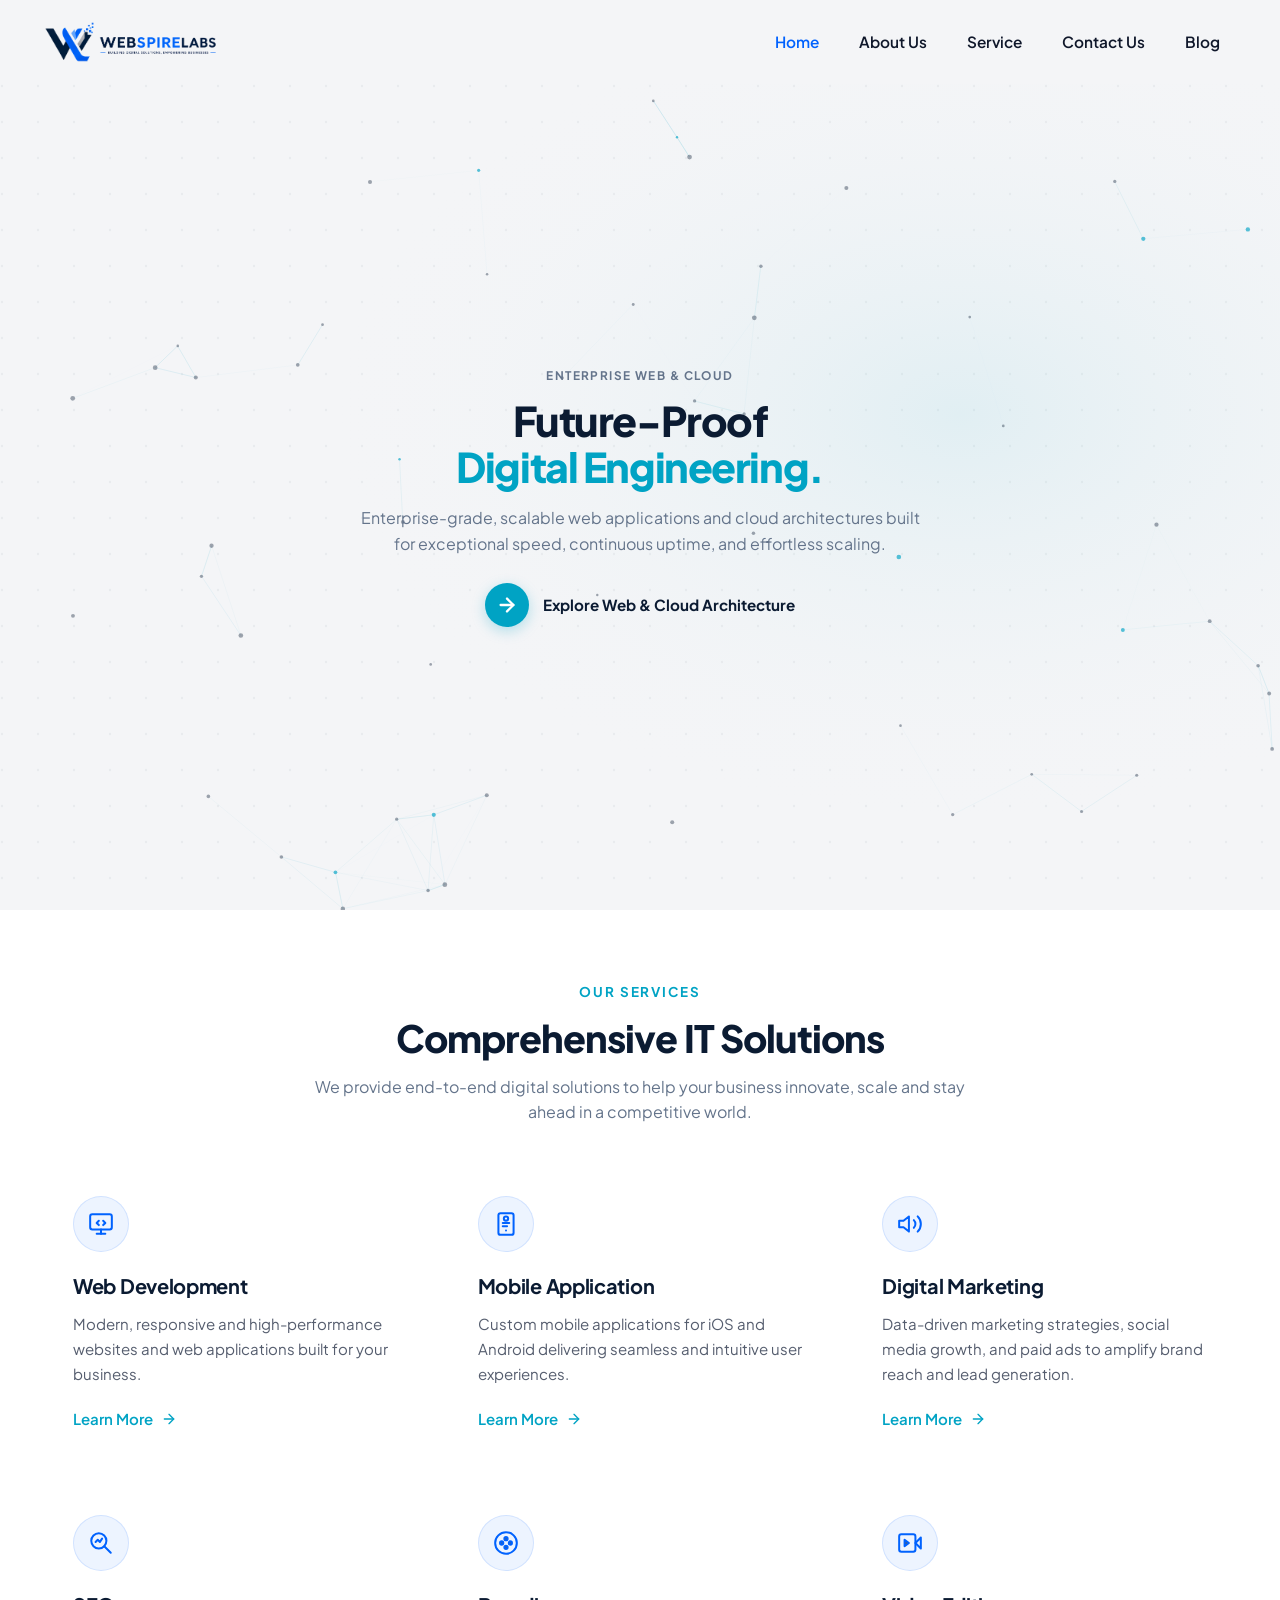
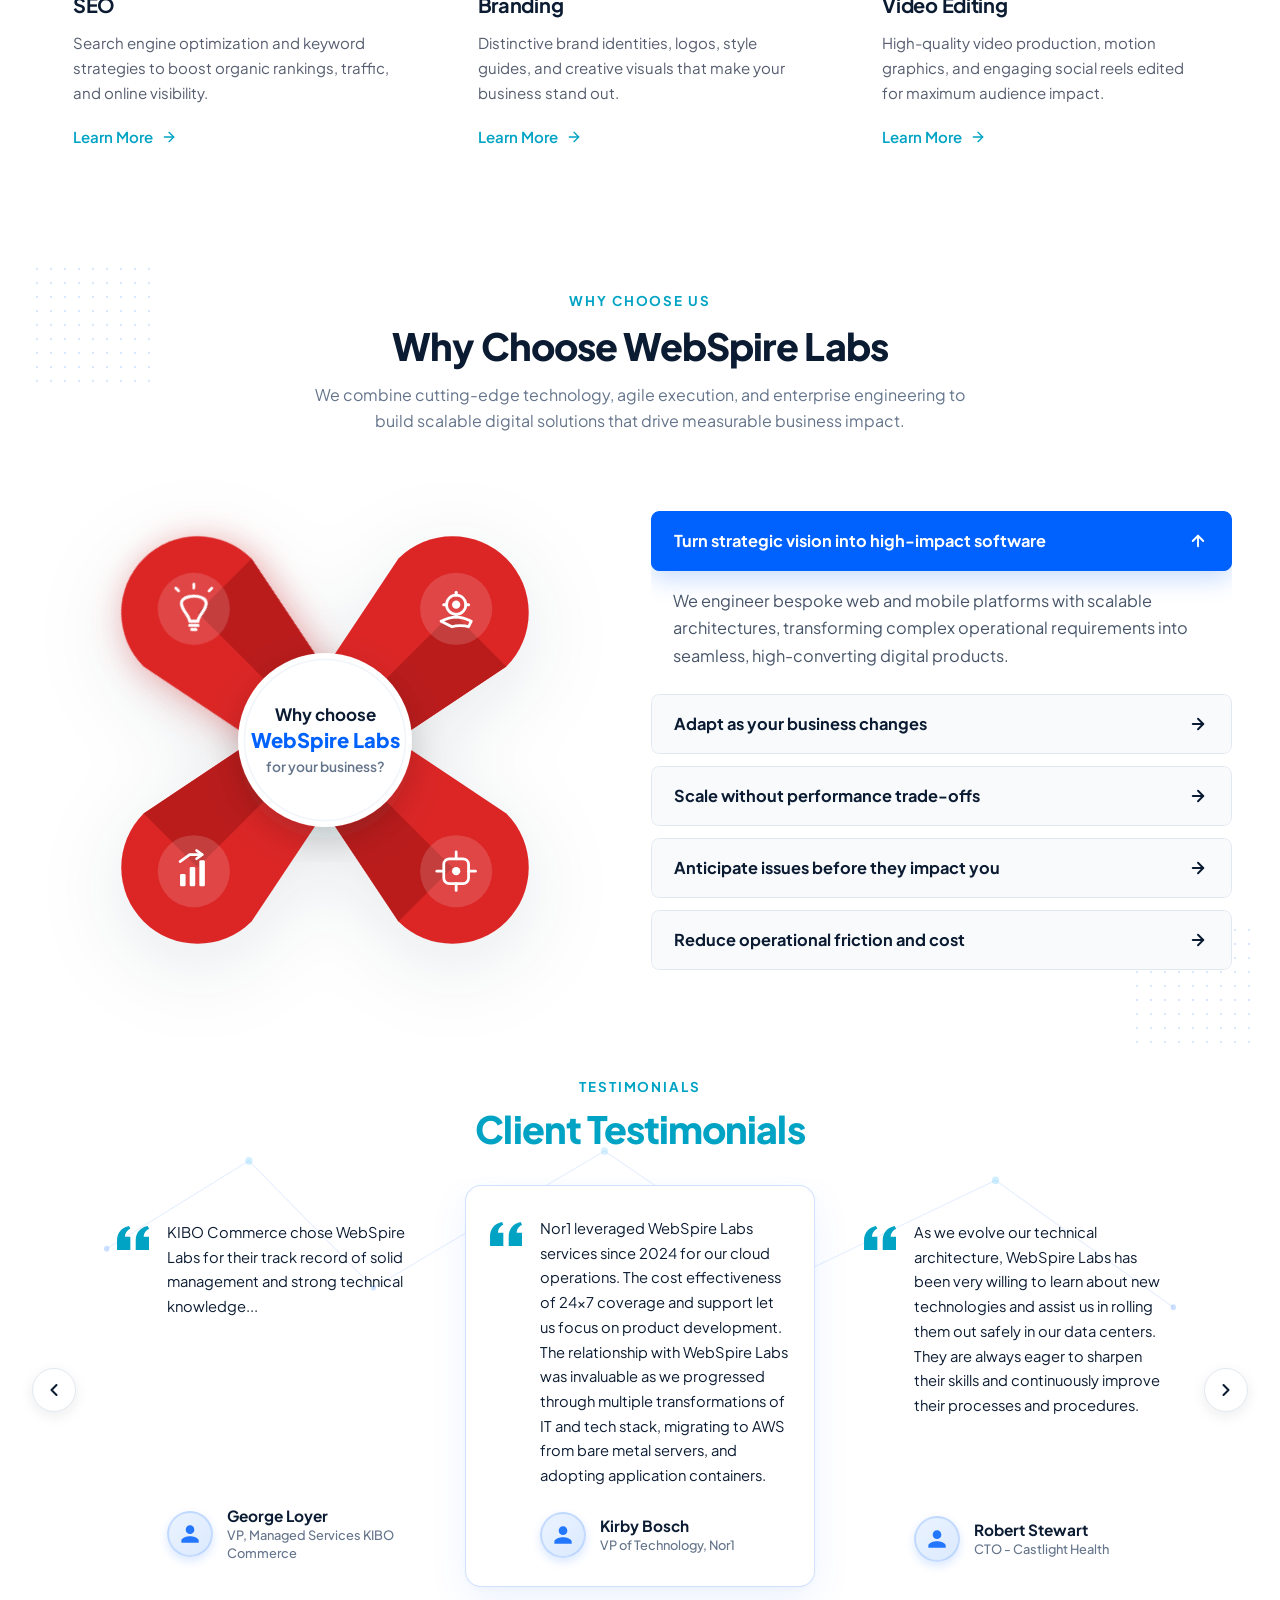
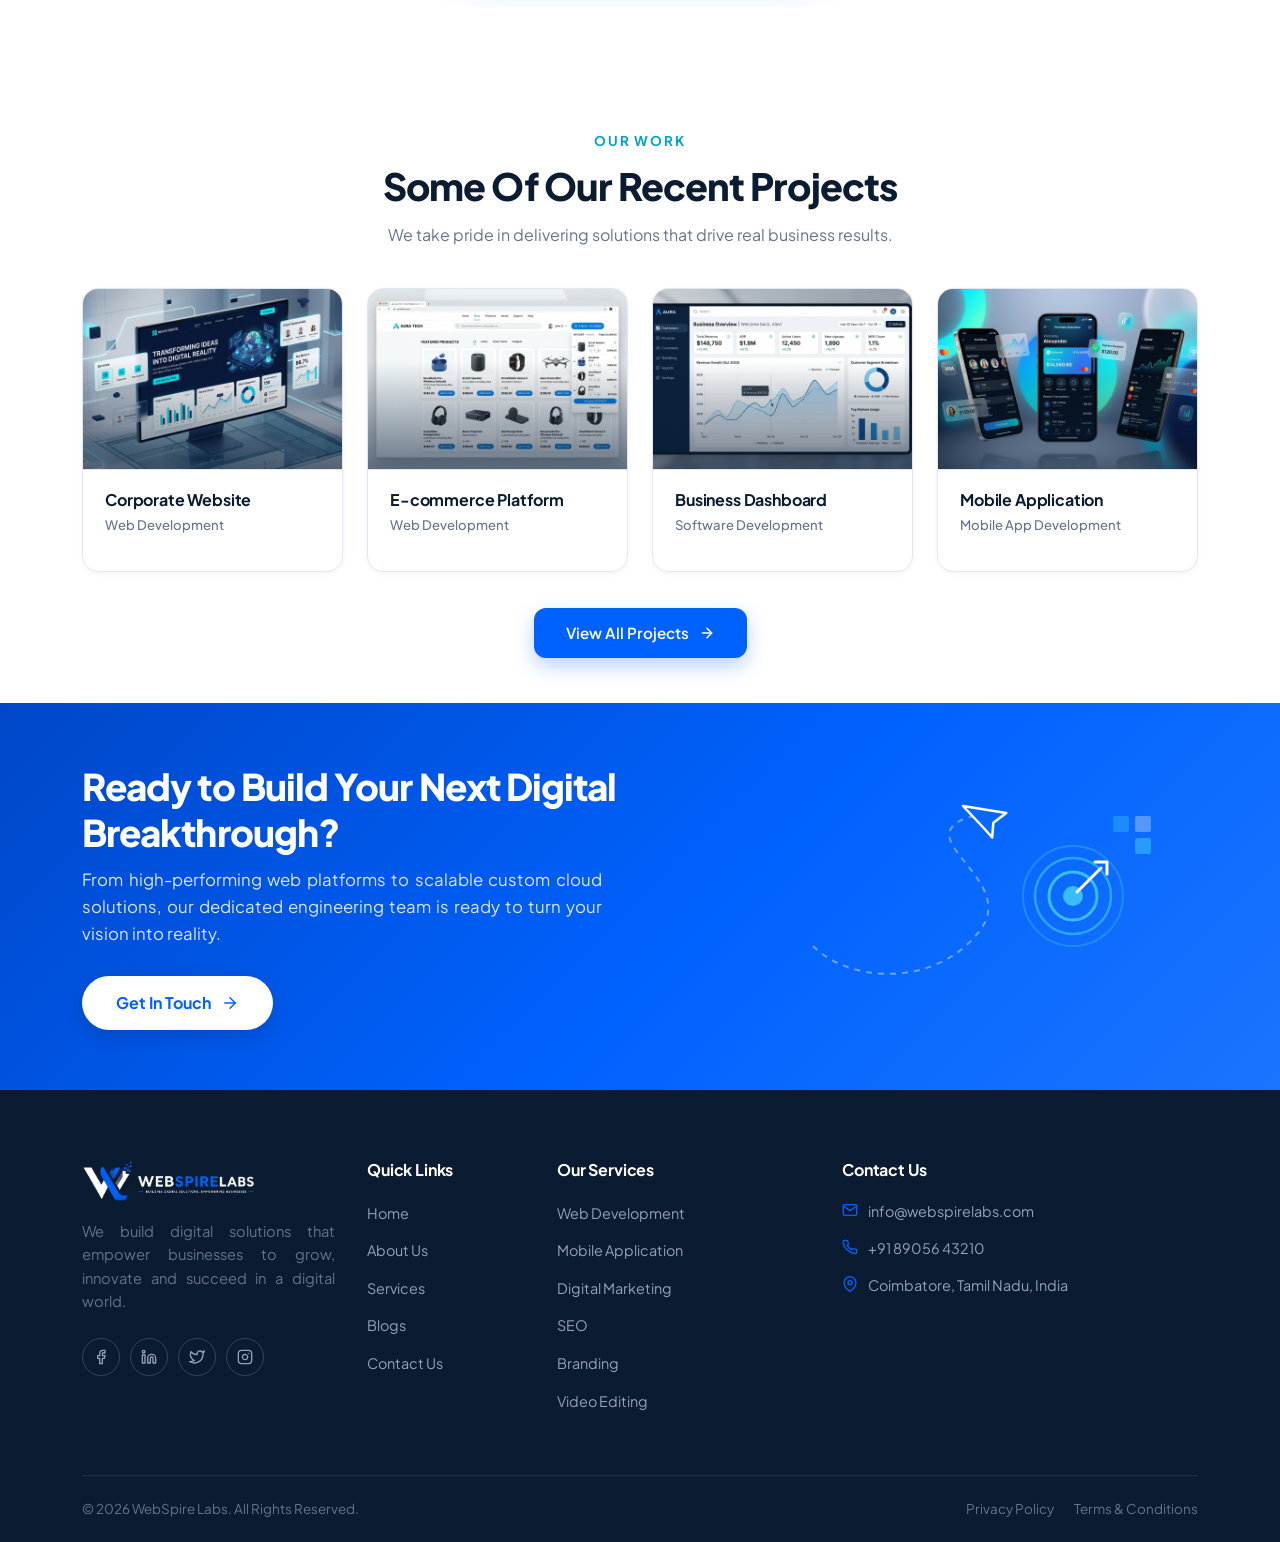
==== commit dfbef956: "new home page design and header updates2" ====
--- a/index.html
+++ b/index.html
@@ -19,17 +19,17 @@
   <meta property="og:url" content="https://www.webspirelabs.com/">
   <meta property="og:title" content="WebSpire Labs | Building Digital Solutions, Empowering Businesses">
   <meta property="og:description" content="We deliver innovative and scalable IT solutions that help businesses streamline operations, accelerate growth, and achieve lasting success.">
-  <meta property="og:image" content="asstes/logo.jpg">
+  <meta property="og:image" content="asstes/logo_1.png">
 
   <!-- Twitter Card -->
   <meta name="twitter:card" content="summary_large_image">
   <meta name="twitter:url" content="https://www.webspirelabs.com/">
   <meta name="twitter:title" content="WebSpire Labs | Building Digital Solutions, Empowering Businesses">
   <meta name="twitter:description" content="We deliver innovative and scalable IT solutions that help businesses streamline operations, accelerate growth, and achieve lasting success.">
-  <meta name="twitter:image" content="asstes/logo.jpg">
+  <meta name="twitter:image" content="asstes/logo_1.png">
 
   <!-- Favicon -->
-  <link rel="icon" type="image/jpeg" href="asstes/logo.jpg">
+  <link rel="icon" type="image/png" href="asstes/favicon.png">
 
   <!-- Google Fonts Preconnect & Stylesheet -->
   <link rel="preconnect" href="https://fonts.googleapis.com">
@@ -44,6 +44,9 @@
 
   <!-- Homepage Specific Stylesheet (Hero, Services, Why Choose Us, Testimonials, Portfolio) -->
   <link rel="stylesheet" href="css/home.css">
+
+  <!-- Dynamic Constellation & Particle Network Background -->
+  <link rel="stylesheet" href="css/constellation.css">
 
   <!-- Schema.org JSON-LD Structured Data for SEO -->
   <script type="application/ld+json">
@@ -52,7 +55,7 @@
     "@type": "Organization",
     "name": "WebSpire Labs",
     "url": "https://www.webspirelabs.com",
-    "logo": "asstes/logo.jpg",
+    "logo": "asstes/logo_1.png",
     "slogan": "Building Digital Solutions, Empowering Businesses",
     "description": "We deliver innovative and scalable IT solutions that help businesses streamline operations, accelerate growth, and achieve lasting success.",
     "sameAs": [],
@@ -118,25 +121,6 @@
   <!-- Accessibility Skip Link -->
   <a href="#main-content" class="skip-to-content">Skip to main content</a>
 
-  <!-- ==========================================================================
-       Top Announcement Strip (Cognisive Layout Inspired)
-       ========================================================================== -->
-  <div class="announcement-strip" id="announcementStrip">
-    <div class="container announcement-inner">
-      <div class="announcement-content">
-        <span class="announcement-text">
-          🚀 <strong>WebSpire Labs:</strong> Transforming Ideas into Scalable Digital Realities — Web Development, Mobile Apps &amp; Digital Solutions.
-        </span>
-        <a href="contact.html" class="announcement-link">
-          Get Free Consultation
-          <svg width="14" height="14" viewBox="0 0 24 24" fill="none" stroke="currentColor" stroke-width="2.5" stroke-linecap="round" stroke-linejoin="round" aria-hidden="true"><line x1="5" y1="12" x2="19" y2="12"></line><polyline points="12 5 19 12 12 19"></polyline></svg>
-        </a>
-      </div>
-      <button class="announcement-dismiss-btn" id="announcementDismissBtn" type="button" aria-label="Dismiss Announcement">
-        <svg width="15" height="15" viewBox="0 0 24 24" fill="none" stroke="currentColor" stroke-width="2.2" stroke-linecap="round" stroke-linejoin="round" aria-hidden="true"><line x1="18" y1="6" x2="6" y2="18"></line><line x1="6" y1="6" x2="18" y2="18"></line></svg>
-      </button>
-    </div>
-  </div>
 
   <!-- ==========================================================================
        Header & Navigation Bar
@@ -147,7 +131,7 @@
         
         <!-- Brand Logo -->
         <a class="navbar-brand brand-logo-container" href="index.html" aria-label="WebSpire Labs Home">
-          <img src="asstes/logo.jpg" alt="WebSpire Labs - Building Digital Solutions, Empowering Businesses" class="brand-logo-img">
+          <img src="asstes/logo_1.png" alt="WebSpire Labs - Building Digital Solutions, Empowering Businesses" class="brand-logo-img" width="174" height="42">
         </a>
 
         <!-- Mobile Toggler -->
@@ -156,62 +140,35 @@
         </button>
 
         <!-- Navbar Menu Items -->
-        <div class="collapse navbar-collapse justify-content-center" id="navbarMainContent">
-          <ul class="navbar-nav align-items-lg-center gap-lg-1 my-3 my-lg-0">
+        <div class="collapse navbar-collapse justify-content-end" id="navbarMainContent">
+          <ul class="navbar-nav ms-auto align-items-lg-center gap-lg-2 my-3 my-lg-0">
             
             <!-- Home -->
             <li class="nav-item">
               <a class="nav-link nav-link-custom active" aria-current="page" href="index.html">Home</a>
             </li>
 
-            <!-- Services Link -->
-            <li class="nav-item">
-              <a class="nav-link nav-link-custom" href="#services">Services</a>
-            </li>
-
             <!-- About Us -->
             <li class="nav-item">
               <a class="nav-link nav-link-custom" href="about.html">About Us</a>
             </li>
 
-            <!-- Our Work / Portfolio -->
+            <!-- Service -->
             <li class="nav-item">
-              <a class="nav-link nav-link-custom" href="#our-work">Our Work</a>
+              <a class="nav-link nav-link-custom" href="services.html">Service</a>
             </li>
 
-            <!-- Blogs -->
+            <!-- Contact Us -->
             <li class="nav-item">
-              <a class="nav-link nav-link-custom" href="#services">Blogs</a>
-            </li>
-
-            <!-- Contact Us (visible on mobile in drawer) -->
-            <li class="nav-item d-lg-none">
               <a class="nav-link nav-link-custom" href="contact.html">Contact Us</a>
             </li>
 
+            <!-- Blog -->
+            <li class="nav-item">
+              <a class="nav-link nav-link-custom" href="#our-work">Blog</a>
+            </li>
+
           </ul>
-
-          <!-- Mobile Drawer CTA Button -->
-          <div class="d-lg-none header-nav-actions">
-            <a href="contact.html" class="btn-nav-pill">
-              <span>Contact Us</span>
-              <svg width="14" height="14" viewBox="0 0 24 24" fill="none" stroke="currentColor" stroke-width="2.5" stroke-linecap="round" stroke-linejoin="round" aria-hidden="true">
-                <line x1="5" y1="12" x2="19" y2="12"></line>
-                <polyline points="12 5 19 12 12 19"></polyline>
-              </svg>
-            </a>
-          </div>
-        </div>
-
-        <!-- Header Actions (Right on Desktop: Deep Navy Pill CTA) -->
-        <div class="d-none d-lg-flex align-items-center">
-          <a href="contact.html" class="btn-nav-pill" id="headerCtaBtn">
-            <span>Contact Us</span>
-            <svg width="14" height="14" viewBox="0 0 24 24" fill="none" stroke="currentColor" stroke-width="2.5" stroke-linecap="round" stroke-linejoin="round" aria-hidden="true">
-              <line x1="5" y1="12" x2="19" y2="12"></line>
-              <polyline points="12 5 19 12 12 19"></polyline>
-            </svg>
-          </a>
         </div>
 
       </nav>
@@ -242,6 +199,8 @@
           <rect width="100%" height="100%" fill="url(#heroGlow)" />
           <rect width="100%" height="100%" fill="url(#dotGrid)" />
         </svg>
+        <!-- Interactive Animated Constellation & Particle Network Canvas -->
+        <canvas id="heroConstellationCanvas" class="hero-constellation-canvas"></canvas>
       </div>
 
       <div class="container hero-container">
@@ -251,9 +210,9 @@
           
           <!-- Slide 1: Web & Cloud Solutions (Active by default) -->
           <div class="hero-slide active" id="heroSlide1" data-slide="0">
-            <div class="row align-items-center gy-5">
-              <!-- Left Content -->
-              <div class="col-lg-6 hero-text-col">
+            <div class="row align-items-center justify-content-center">
+              <!-- Center Content -->
+              <div class="col-12 col-md-10 col-lg-8 col-xl-7 mx-auto hero-text-col text-center">
                 <span class="hero-slide-badge">
                   ENTERPRISE WEB &amp; CLOUD
                 </span>
@@ -274,104 +233,14 @@
                   <span class="hero-action-label">Explore Web &amp; Cloud Architecture</span>
                 </a>
               </div>
-
-              <!-- Right Visual Artwork (Line-Art Digital Ecosystem) -->
-              <div class="col-lg-6 hero-visual-col">
-                <div class="hero-artwork-card">
-                  <!-- Vector Line Art SVG: Web, Cloud, Code, Servers -->
-                  <svg class="hero-tech-svg" viewBox="0 0 540 380" fill="none" xmlns="http://www.w3.org/2000/svg">
-                    <!-- Tech Grid Mesh -->
-                    <g opacity="0.12" stroke="#0B1B32" stroke-width="1" stroke-dasharray="3 3">
-                      <line x1="40" y1="60" x2="500" y2="60" />
-                      <line x1="40" y1="190" x2="500" y2="190" />
-                      <line x1="40" y1="320" x2="500" y2="320" />
-                      <line x1="120" y1="20" x2="120" y2="360" />
-                      <line x1="270" y1="20" x2="270" y2="360" />
-                      <line x1="420" y1="20" x2="420" y2="360" />
-                    </g>
-                    
-                    <!-- Center Code & Cloud Container Window -->
-                    <rect x="130" y="80" width="280" height="190" rx="14" fill="#FFFFFF" stroke="#0B1B32" stroke-width="2" filter="drop-shadow(0 12px 28px rgba(11,27,50,0.08))" />
-                    <!-- Browser Window Header -->
-                    <rect x="130" y="80" width="280" height="34" rx="14" fill="#F8FAFC" stroke="#0B1B32" stroke-width="2" />
-                    <line x1="130" y1="114" x2="410" y2="114" stroke="#E2E8F0" stroke-width="1.5" />
-                    <circle cx="152" cy="97" r="4" fill="#EF4444" />
-                    <circle cx="166" cy="97" r="4" fill="#F59E0B" />
-                    <circle cx="180" cy="97" r="4" fill="#10B981" />
-                    <rect x="200" y="90" width="140" height="14" rx="4" fill="#FFFFFF" stroke="#CBD5E1" stroke-width="1" />
-                    
-                    <!-- Code & Architecture lines inside window -->
-                    <rect x="155" y="132" width="70" height="8" rx="4" fill="#00A3C4" />
-                    <rect x="235" y="132" width="110" height="8" rx="4" fill="#E2E8F0" />
-                    <rect x="155" y="152" width="130" height="8" rx="4" fill="#E2E8F0" />
-                    <rect x="175" y="172" width="85" height="8" rx="4" fill="#38BDF8" opacity="0.6" />
-                    <rect x="175" y="192" width="160" height="8" rx="4" fill="#E2E8F0" />
-                    <rect x="155" y="212" width="60" height="8" rx="4" fill="#0062FE" />
-                    <rect x="225" y="212" width="90" height="8" rx="4" fill="#E2E8F0" />
-
-                    <!-- Floating Node 1: Cloud Architecture (Top Left) -->
-                    <g class="float-node-1">
-                      <circle cx="85" cy="110" r="32" fill="#FFFFFF" stroke="#0B1B32" stroke-width="2" filter="drop-shadow(0 8px 16px rgba(0,163,196,0.15))" />
-                      <circle cx="85" cy="110" r="28" fill="rgba(0,163,196,0.06)" />
-                      <!-- Cloud Icon -->
-                      <path d="M74 116a8 8 0 0 1-1-16 11 11 0 0 1 20-3 9 9 0 0 1 8 9 7 7 0 0 1-7 10h-20z" fill="none" stroke="#00A3C4" stroke-width="2" stroke-linejoin="round" />
-                    </g>
-                    <!-- Connector line to window -->
-                    <path d="M117 110 L 130 110" stroke="#00A3C4" stroke-width="2" stroke-dasharray="3 3" />
-
-                    <!-- Floating Node 2: Server Stack / DevOps (Bottom Left) -->
-                    <g class="float-node-2">
-                      <circle cx="95" cy="270" r="32" fill="#FFFFFF" stroke="#0B1B32" stroke-width="2" filter="drop-shadow(0 8px 16px rgba(11,27,50,0.1))" />
-                      <!-- Server Icon -->
-                      <rect x="83" y="258" width="24" height="7" rx="2" stroke="#0B1B32" stroke-width="1.8" fill="none" />
-                      <rect x="83" y="268" width="24" height="7" rx="2" stroke="#0B1B32" stroke-width="1.8" fill="none" />
-                      <circle cx="88" cy="261.5" r="1.5" fill="#00A3C4" />
-                      <circle cx="88" cy="271.5" r="1.5" fill="#00A3C4" />
-                    </g>
-                    <!-- Connector curve -->
-                    <path d="M127 270 Q 140 270 150 240 L 150 215" fill="none" stroke="#0B1B32" stroke-width="1.8" stroke-dasharray="4 3" />
-
-                    <!-- Floating Node 3: AI & Microservices (Top Right) -->
-                    <g class="float-node-3">
-                      <circle cx="455" cy="100" r="34" fill="#FFFFFF" stroke="#0B1B32" stroke-width="2" filter="drop-shadow(0 8px 20px rgba(0,98,254,0.14))" />
-                      <circle cx="455" cy="100" r="30" fill="rgba(0,98,254,0.06)" />
-                      <!-- Circuit / AI Node Icon -->
-                      <circle cx="455" cy="100" r="6" fill="#0062FE" />
-                      <circle cx="442" cy="90" r="3" fill="#00A3C4" />
-                      <circle cx="468" cy="90" r="3" fill="#00A3C4" />
-                      <circle cx="455" cy="116" r="3" fill="#00A3C4" />
-                      <line x1="455" y1="94" x2="455" y2="106" stroke="#0B1B32" stroke-width="1.5" />
-                      <line x1="444" y1="92" x2="451" y2="98" stroke="#0B1B32" stroke-width="1.5" />
-                      <line x1="466" y1="92" x2="459" y2="98" stroke="#0B1B32" stroke-width="1.5" />
-                    </g>
-                    <!-- Connector line -->
-                    <path d="M410 120 L 425 110" stroke="#0062FE" stroke-width="2" stroke-dasharray="3 3" />
-
-                    <!-- Floating Node 4: Security Shield (Bottom Right) -->
-                    <g class="float-node-4">
-                      <circle cx="445" cy="275" r="32" fill="#FFFFFF" stroke="#0B1B32" stroke-width="2" filter="drop-shadow(0 8px 18px rgba(0,163,196,0.18))" />
-                      <circle cx="445" cy="275" r="28" fill="rgba(0,163,196,0.08)" />
-                      <!-- Shield Icon -->
-                      <path d="M445 261 L 434 265 v 10 c0 7 11 12 11 12 s 11 -5 11 -12 v -10 z" fill="none" stroke="#00A3C4" stroke-width="2" stroke-linejoin="round" />
-                      <path d="M441 275 l 3 3 6 -6" fill="none" stroke="#0B1B32" stroke-width="2" stroke-linecap="round" />
-                    </g>
-                    <!-- Connector curve -->
-                    <path d="M410 240 Q 425 255 425 275" fill="none" stroke="#00A3C4" stroke-width="1.8" stroke-dasharray="3 3" />
-
-                    <!-- Decorative Cyan Accent Rings -->
-                    <circle cx="475" cy="180" r="14" fill="none" stroke="#38BDF8" stroke-width="2" opacity="0.4" />
-                    <circle cx="65" cy="200" r="10" fill="none" stroke="#00A3C4" stroke-width="2" opacity="0.3" />
-                  </svg>
-                </div>
-              </div>
             </div>
           </div>
 
           <!-- Slide 2: Mobile Applications -->
           <div class="hero-slide" id="heroSlide2" data-slide="1" aria-hidden="true">
-            <div class="row align-items-center gy-5">
-              <!-- Left Content -->
-              <div class="col-lg-6 hero-text-col">
+            <div class="row align-items-center justify-content-center">
+              <!-- Center Content -->
+              <div class="col-12 col-md-10 col-lg-8 col-xl-7 mx-auto hero-text-col text-center">
                 <span class="hero-slide-badge">
                   NATIVE &amp; CROSS-PLATFORM APPS
                 </span>
@@ -392,85 +261,14 @@
                   <span class="hero-action-label">Explore Mobile App Development</span>
                 </a>
               </div>
-
-              <!-- Right Visual Artwork (Line-Art Mobile Ecosystem) -->
-              <div class="col-lg-6 hero-visual-col">
-                <div class="hero-artwork-card">
-                  <svg class="hero-tech-svg" viewBox="0 0 540 380" fill="none" xmlns="http://www.w3.org/2000/svg">
-                    <!-- Tech Grid Mesh -->
-                    <g opacity="0.12" stroke="#0B1B32" stroke-width="1" stroke-dasharray="3 3">
-                      <line x1="40" y1="60" x2="500" y2="60" />
-                      <line x1="40" y1="190" x2="500" y2="190" />
-                      <line x1="40" y1="320" x2="500" y2="320" />
-                    </g>
-                    
-                    <!-- Center Smartphone Frame -->
-                    <rect x="200" y="45" width="140" height="270" rx="22" fill="#FFFFFF" stroke="#0B1B32" stroke-width="2.5" filter="drop-shadow(0 14px 32px rgba(11,27,50,0.12))" />
-                    <!-- Dynamic Island / Speaker Notch -->
-                    <rect x="245" y="55" width="50" height="8" rx="4" fill="#0B1B32" />
-                    
-                    <!-- App UI Elements inside Phone -->
-                    <rect x="214" y="75" width="112" height="42" rx="8" fill="rgba(0,163,196,0.1)" stroke="#00A3C4" stroke-width="1.2" />
-                    <circle cx="230" cy="96" r="10" fill="#00A3C4" />
-                    <rect x="248" y="90" width="54" height="5" rx="2" fill="#0B1B32" />
-                    <rect x="248" y="98" width="38" height="4" rx="2" fill="#64748B" />
-
-                    <!-- App Card 2 -->
-                    <rect x="214" y="125" width="112" height="60" rx="8" fill="#F8FAFC" stroke="#E2E8F0" stroke-width="1" />
-                    <rect x="224" y="137" width="50" height="6" rx="3" fill="#0B1B32" />
-                    <rect x="224" y="148" width="90" height="4" rx="2" fill="#94A3B8" />
-                    <rect x="224" y="156" width="70" height="4" rx="2" fill="#CBD5E1" />
-                    <circle cx="298" cy="140" r="6" fill="#38BDF8" />
-
-                    <!-- App Card 3: Metrics -->
-                    <rect x="214" y="193" width="112" height="70" rx="8" fill="#F8FAFC" stroke="#E2E8F0" stroke-width="1" />
-                    <!-- Mini Graph curve inside app -->
-                    <path d="M224 245 C 240 230, 260 250, 280 220 S 310 205, 314 210" fill="none" stroke="#0062FE" stroke-width="2" stroke-linecap="round" />
-                    <circle cx="314" cy="210" r="3" fill="#00A3C4" />
-
-                    <!-- Home Indicator Bar -->
-                    <rect x="245" y="300" width="50" height="4" rx="2" fill="#94A3B8" />
-
-                    <!-- Left Satellite Device: Tablet Wireframe -->
-                    <g class="float-node-1">
-                      <rect x="65" y="110" width="105" height="150" rx="14" fill="#FFFFFF" stroke="#0B1B32" stroke-width="2" filter="drop-shadow(0 10px 22px rgba(11,27,50,0.09))" />
-                      <rect x="75" y="125" width="85" height="120" rx="6" fill="#F8FAFC" stroke="#E2E8F0" stroke-width="1" />
-                      <circle cx="117" cy="185" r="14" fill="rgba(0,163,196,0.12)" />
-                      <path d="M112 185 l 4 4 8 -8" stroke="#00A3C4" stroke-width="2" fill="none" stroke-linecap="round" />
-                    </g>
-                    <!-- Connector line -->
-                    <path d="M170 185 L 200 185" stroke="#00A3C4" stroke-width="2" stroke-dasharray="3 3" />
-
-                    <!-- Right Satellite Device: Smart Watch & Touch Node -->
-                    <g class="float-node-3">
-                      <rect x="375" y="120" width="90" height="90" rx="24" fill="#FFFFFF" stroke="#0B1B32" stroke-width="2" filter="drop-shadow(0 10px 24px rgba(0,98,254,0.12))" />
-                      <circle cx="420" cy="165" r="32" fill="rgba(0,98,254,0.06)" />
-                      <circle cx="420" cy="165" r="22" stroke="#0062FE" stroke-width="2" stroke-dasharray="2 2" fill="none" />
-                      <text x="420" y="170" text-anchor="middle" font-family="'Plus Jakarta Sans', sans-serif" font-size="11" font-weight="800" fill="#0B1B32">iOS/APK</text>
-                    </g>
-                    <!-- Connector line -->
-                    <path d="M340 165 L 375 165" stroke="#0062FE" stroke-width="2" stroke-dasharray="3 3" />
-
-                    <!-- Floating Sync Cloud Node (Bottom Right) -->
-                    <g class="float-node-4">
-                      <circle cx="430" cy="275" r="30" fill="#FFFFFF" stroke="#0B1B32" stroke-width="2" filter="drop-shadow(0 8px 18px rgba(0,163,196,0.18))" />
-                      <!-- Sync Arrows Icon -->
-                      <path d="M422 268 a9 9 0 0 1 15 2 l 3-3 v 8 h-8 l 3-3 a6 6 0 0 0-10-1" fill="none" stroke="#00A3C4" stroke-width="1.8" />
-                      <path d="M438 282 a9 9 0 0 1-15-2 l-3 3 v-8 h 8 l-3 3 a6 6 0 0 0 10 1" fill="none" stroke="#0B1B32" stroke-width="1.8" />
-                    </g>
-                    <!-- Connector line -->
-                    <path d="M340 250 Q 380 275 400 275" fill="none" stroke="#00A3C4" stroke-width="1.8" stroke-dasharray="3 3" />
-                  </svg>
-                </div>
-              </div>
             </div>
           </div>
 
           <!-- Slide 3: Growth & Branding -->
           <div class="hero-slide" id="heroSlide3" data-slide="2" aria-hidden="true">
-            <div class="row align-items-center gy-5">
-              <!-- Left Content -->
-              <div class="col-lg-6 hero-text-col">
+            <div class="row align-items-center justify-content-center">
+              <!-- Center Content -->
+              <div class="col-12 col-md-10 col-lg-8 col-xl-7 mx-auto hero-text-col text-center">
                 <span class="hero-slide-badge">
                   DIGITAL MARKETING &amp; IDENTITY
                 </span>
@@ -491,111 +289,14 @@
                   <span class="hero-action-label">Explore Marketing &amp; Brand Solutions</span>
                 </a>
               </div>
-
-              <!-- Right Visual Artwork (Line-Art Growth & Analytics Ecosystem) -->
-              <div class="col-lg-6 hero-visual-col">
-                <div class="hero-artwork-card">
-                  <svg class="hero-tech-svg" viewBox="0 0 540 380" fill="none" xmlns="http://www.w3.org/2000/svg">
-                    <!-- Tech Grid Mesh -->
-                    <g opacity="0.12" stroke="#0B1B32" stroke-width="1" stroke-dasharray="3 3">
-                      <line x1="40" y1="60" x2="500" y2="60" />
-                      <line x1="40" y1="190" x2="500" y2="190" />
-                      <line x1="40" y1="320" x2="500" y2="320" />
-                    </g>
-                    
-                    <!-- Center Analytics Growth Dashboard -->
-                    <rect x="130" y="80" width="280" height="190" rx="14" fill="#FFFFFF" stroke="#0B1B32" stroke-width="2" filter="drop-shadow(0 12px 28px rgba(11,27,50,0.08))" />
-                    <!-- Header -->
-                    <rect x="130" y="80" width="280" height="34" rx="14" fill="#F8FAFC" stroke="#0B1B32" stroke-width="2" />
-                    <line x1="130" y1="114" x2="410" y2="114" stroke="#E2E8F0" stroke-width="1.5" />
-                    <circle cx="152" cy="97" r="4" fill="#00A3C4" />
-                    <rect x="166" y="93" width="70" height="8" rx="3" fill="#0B1B32" />
-                    <rect x="340" y="91" width="50" height="12" rx="6" fill="rgba(16,185,129,0.15)" />
-                    <text x="365" y="100" text-anchor="middle" font-family="'Plus Jakarta Sans', sans-serif" font-size="8" font-weight="700" fill="#10B981">+240%</text>
-
-                    <!-- Chart Grid inside Dashboard -->
-                    <line x1="160" y1="140" x2="380" y2="140" stroke="#F1F5F9" stroke-width="1" />
-                    <line x1="160" y1="180" x2="380" y2="180" stroke="#F1F5F9" stroke-width="1" />
-                    <line x1="160" y1="220" x2="380" y2="220" stroke="#F1F5F9" stroke-width="1" />
-                    
-                    <!-- Gradient Area Fill under Curve -->
-                    <defs>
-                      <linearGradient id="growthArea" x1="0" y1="0" x2="0" y2="1">
-                        <stop offset="0%" stop-color="#00A3C4" stop-opacity="0.25" />
-                        <stop offset="100%" stop-color="#00A3C4" stop-opacity="0" />
-                      </linearGradient>
-                    </defs>
-                    <path d="M165 220 Q 200 215 230 185 T 310 160 T 375 135 L 375 220 Z" fill="url(#growthArea)" />
-                    <!-- Bold Growth Line -->
-                    <path d="M165 220 Q 200 215 230 185 T 310 160 T 375 135" fill="none" stroke="#00A3C4" stroke-width="3" stroke-linecap="round" />
-                    <!-- Data Points -->
-                    <circle cx="230" cy="185" r="5" fill="#FFFFFF" stroke="#00A3C4" stroke-width="2.5" />
-                    <circle cx="310" cy="160" r="5" fill="#FFFFFF" stroke="#0062FE" stroke-width="2.5" />
-                    <circle cx="375" cy="135" r="6" fill="#00A3C4" stroke="#FFFFFF" stroke-width="2" />
-
-                    <!-- Floating Node 1: Target / SEO Keyword Acquisition (Left) -->
-                    <g class="float-node-1">
-                      <circle cx="85" cy="130" r="32" fill="#FFFFFF" stroke="#0B1B32" stroke-width="2" filter="drop-shadow(0 8px 16px rgba(0,163,196,0.15))" />
-                      <circle cx="85" cy="130" r="28" fill="rgba(0,163,196,0.06)" />
-                      <!-- Target Icon -->
-                      <circle cx="85" cy="130" r="14" stroke="#0B1B32" stroke-width="1.8" fill="none" />
-                      <circle cx="85" cy="130" r="8" stroke="#00A3C4" stroke-width="2" fill="none" />
-                      <circle cx="85" cy="130" r="3" fill="#00A3C4" />
-                    </g>
-                    <path d="M117 130 L 130 130" stroke="#00A3C4" stroke-width="2" stroke-dasharray="3 3" />
-
-                    <!-- Floating Node 2: Brand Star / Creative Sparkle (Top Right) -->
-                    <g class="float-node-3">
-                      <circle cx="455" cy="100" r="34" fill="#FFFFFF" stroke="#0B1B32" stroke-width="2" filter="drop-shadow(0 8px 20px rgba(0,98,254,0.14))" />
-                      <circle cx="455" cy="100" r="30" fill="rgba(0,98,254,0.06)" />
-                      <!-- 4-point Star -->
-                      <path d="M455 86 L 458 96 L 468 100 L 458 104 L 455 114 L 452 104 L 442 100 L 452 96 Z" fill="#0062FE" />
-                    </g>
-                    <path d="M410 115 L 425 105" stroke="#0062FE" stroke-width="2" stroke-dasharray="3 3" />
-
-                    <!-- Floating Node 3: Conversion Bar Chart (Bottom Right) -->
-                    <g class="float-node-4">
-                      <circle cx="445" cy="275" r="32" fill="#FFFFFF" stroke="#0B1B32" stroke-width="2" filter="drop-shadow(0 8px 18px rgba(0,163,196,0.18))" />
-                      <!-- Bar chart icon -->
-                      <rect x="432" y="274" width="5" height="12" rx="1.5" fill="#CBD5E1" />
-                      <rect x="442" y="266" width="5" height="20" rx="1.5" fill="#38BDF8" />
-                      <rect x="452" y="258" width="5" height="28" rx="1.5" fill="#00A3C4" />
-                    </g>
-                    <path d="M410 240 Q 425 255 425 275" fill="none" stroke="#00A3C4" stroke-width="1.8" stroke-dasharray="3 3" />
-                  </svg>
-                </div>
-              </div>
             </div>
           </div>
 
         </div>
 
-        <!-- ==========================================================================
-             Bottom Tab Switcher (Cognisive Inspired 3-Pillar Tabs)
-             ========================================================================== -->
-        <div class="hero-tabs-bar" role="tablist" aria-label="Hero Service Solutions">
-          <button class="hero-tab-btn active" role="tab" aria-selected="true" aria-controls="heroSlide1" data-slide-target="0">
-            <span class="hero-tab-num">01</span>
-            <span class="hero-tab-title">Web &amp; Cloud Solutions</span>
-            <span class="hero-tab-line"></span>
-          </button>
-
-          <button class="hero-tab-btn" role="tab" aria-selected="false" aria-controls="heroSlide2" data-slide-target="1" tabindex="-1">
-            <span class="hero-tab-num">02</span>
-            <span class="hero-tab-title">Mobile Applications</span>
-            <span class="hero-tab-line"></span>
-          </button>
-
-          <button class="hero-tab-btn" role="tab" aria-selected="false" aria-controls="heroSlide3" data-slide-target="2" tabindex="-1">
-            <span class="hero-tab-num">03</span>
-            <span class="hero-tab-title">Brand &amp; Growth</span>
-            <span class="hero-tab-line"></span>
-          </button>
-        </div>
 
       </div>
     </section>
-
 
 
     <!-- ==========================================================================
@@ -770,6 +471,15 @@
          ====================================================================== -->
     <section class="why-choose-section" id="why-choose-us" aria-labelledby="why-title">
       <div class="container">
+
+        <!-- Section Header -->
+        <div class="section-header why-choose-header">
+          <span class="section-eyebrow">WHY CHOOSE US</span>
+          <h2 class="section-title" id="why-title">Why Choose WebSpire Labs</h2>
+          <p class="section-subtitle">
+            We combine cutting-edge technology, agile execution, and enterprise engineering to build scalable digital solutions that drive measurable business impact.
+          </p>
+        </div>
 
         <!-- 2-Column Split Layout (Screenshot 1 Alignment: Left 4-Petal Emblem + Right Interactive Accordion) -->
         <div class="why-layout-grid">
@@ -1253,7 +963,7 @@
           <!-- Project 1 -->
           <article class="portfolio-card" aria-labelledby="project-1-title">
             <div class="portfolio-card-img">
-              <img src="asstes/hero-placeholder.svg" alt="Corporate Website project — professional web development by WebSpire Labs" loading="lazy" width="320" height="180">
+              <img src="asstes/project-corporate-website.jpg" alt="Corporate Website project — professional web development by WebSpire Labs" loading="lazy" width="320" height="180">
               <div class="portfolio-card-img-overlay" aria-hidden="true"></div>
             </div>
             <div class="portfolio-card-body">
@@ -1265,7 +975,7 @@
           <!-- Project 2 -->
           <article class="portfolio-card" aria-labelledby="project-2-title">
             <div class="portfolio-card-img">
-              <img src="asstes/hero-placeholder.svg" alt="E-commerce Platform — scalable online store developed by WebSpire Labs" loading="lazy" width="320" height="180">
+              <img src="asstes/project-ecommerce-platform.jpg" alt="E-commerce Platform — scalable online store developed by WebSpire Labs" loading="lazy" width="320" height="180">
               <div class="portfolio-card-img-overlay" aria-hidden="true"></div>
             </div>
             <div class="portfolio-card-body">
@@ -1277,7 +987,7 @@
           <!-- Project 3 -->
           <article class="portfolio-card" aria-labelledby="project-3-title">
             <div class="portfolio-card-img">
-              <img src="asstes/hero-placeholder.svg" alt="Business Dashboard — enterprise analytics dashboard by WebSpire Labs" loading="lazy" width="320" height="180">
+              <img src="asstes/project-business-dashboard.jpg" alt="Business Dashboard — enterprise analytics dashboard by WebSpire Labs" loading="lazy" width="320" height="180">
               <div class="portfolio-card-img-overlay" aria-hidden="true"></div>
             </div>
             <div class="portfolio-card-body">
@@ -1289,7 +999,7 @@
           <!-- Project 4 -->
           <article class="portfolio-card" aria-labelledby="project-4-title">
             <div class="portfolio-card-img">
-              <img src="asstes/hero-placeholder.svg" alt="Mobile Application — cross-platform mobile app developed by WebSpire Labs" loading="lazy" width="320" height="180">
+              <img src="asstes/project-mobile-app.jpg" alt="Mobile Application — cross-platform mobile app developed by WebSpire Labs" loading="lazy" width="320" height="180">
               <div class="portfolio-card-img-overlay" aria-hidden="true"></div>
             </div>
             <div class="portfolio-card-body">
@@ -1300,7 +1010,16 @@
 
         </div>
 
-        
+        <!-- View All Projects CTA -->
+        <div class="portfolio-cta-wrap">
+          <a href="#contact" class="btn-portfolio-cta" id="viewAllProjectsBtn" aria-label="View all projects by WebSpire Labs">
+            View All Projects
+            <svg viewBox="0 0 24 24" fill="none" stroke="currentColor" stroke-linecap="round" stroke-linejoin="round" aria-hidden="true">
+              <line x1="5" y1="12" x2="19" y2="12"></line>
+              <polyline points="12 5 19 12 12 19"></polyline>
+            </svg>
+          </a>
+        </div>
 
       </div>
     </section>
@@ -1373,7 +1092,7 @@
         <!-- Column 1: Logo + Tagline + Socials -->
         <div class="col-lg-3 col-md-6 footer-logo-col">
           <a href="#" aria-label="WebSpire Labs Home">
-            <img src="asstes/logo.jpg" alt="WebSpire Labs logo" class="footer-logo-img" width="160" height="44">
+            <img src="asstes/logo-footer.png" alt="WebSpire Labs logo" class="footer-logo-img" width="174" height="42">
           </a>
           <p class="footer-tagline">
             We build digital solutions that empower businesses to grow, innovate and succeed in a digital world.
@@ -1414,10 +1133,10 @@
         <div class="col-lg-2 col-md-6 col-6">
           <h3 class="footer-col-title">Quick Links</h3>
           <ul class="footer-nav-list" role="list">
-            <li><a href="#">Home</a></li>
+            <li><a href="index.html">Home</a></li>
             <li><a href="about.html">About Us</a></li>
-            <li><a href="#services">Services</a></li>
-            <li><a href="#">Blogs</a></li>
+            <li><a href="services.html">Services</a></li>
+            <li><a href="#our-work">Blogs</a></li>
             <li><a href="contact.html">Contact Us</a></li>
           </ul>
         </div>
@@ -1426,12 +1145,12 @@
         <div class="col-lg-3 col-md-6 col-6">
           <h3 class="footer-col-title">Our Services</h3>
           <ul class="footer-nav-list" role="list">
-            <li><a href="#services">Web Development</a></li>
-            <li><a href="#services">Mobile Application</a></li>
-            <li><a href="#services">Digital Marketing</a></li>
-            <li><a href="#services">SEO</a></li>
-            <li><a href="#services">Branding</a></li>
-            <li><a href="#services">Video Editing</a></li>
+            <li><a href="services.html#web-development">Web Development</a></li>
+            <li><a href="services.html#mobile-apps">Mobile Application</a></li>
+            <li><a href="services.html#digital-marketing">Digital Marketing</a></li>
+            <li><a href="services.html#seo">SEO</a></li>
+            <li><a href="services.html#branding">Branding</a></li>
+            <li><a href="services.html#video-editing">Video Editing</a></li>
           </ul>
         </div>
 
@@ -1508,6 +1227,9 @@
   <!-- Homepage Features: Interactive Ecosystem Hero Carousel -->
   <script src="js/hero-carousel.js"></script>
 
+  <!-- Homepage Background: Dynamic Constellation & Particle Network Canvas -->
+  <script src="js/constellation-bg.js"></script>
+
   <!-- Homepage Features: Why Choose Us Interactive Accordion -->
   <script src="js/why-choose-accordion.js"></script>
 
--- a/css/style.css
+++ b/css/style.css
@@ -151,6 +151,39 @@
   transition: background-color var(--transition-fast), padding var(--transition-fast), box-shadow var(--transition-fast);
 }
 
+.header-navbar .container {
+  max-width: 1240px;
+  width: 100%;
+  margin-left: auto;
+  margin-right: auto;
+  padding-left: 24px;
+  padding-right: 24px;
+}
+
+.header-navbar .navbar {
+  display: flex;
+  align-items: center;
+  justify-content: space-between;
+  width: 100%;
+}
+
+@media (min-width: 992px) {
+  .header-navbar .navbar-collapse {
+    display: flex !important;
+    justify-content: flex-end;
+    align-items: center;
+    flex-grow: 1;
+  }
+
+  .header-navbar .navbar-nav {
+    display: flex;
+    flex-direction: row;
+    align-items: center;
+    gap: 8px;
+    margin-left: auto;
+  }
+}
+
 .header-navbar.scrolled {
   position: fixed;
   top: 0;
@@ -182,29 +215,31 @@
 }
 
 .brand-logo-img {
-  height: 54px;
+  height: 42px;
   width: auto;
+  max-width: 175px;
   object-fit: contain;
+  transition: transform var(--transition-fast);
 }
 
 .nav-link-custom {
   font-size: 0.96rem;
-  font-weight: 500;
+  font-weight: 600;
   color: var(--color-heading) !important;
-  padding: 8px 14px !important;
+  padding: 8px 16px !important;
   border-radius: var(--radius-sm);
   transition: color var(--transition-fast);
   display: inline-flex;
   align-items: center;
-  gap: 4px;
+  gap: 6px;
 }
 
 .nav-link-custom:hover {
-  color: var(--color-primary) !important;
+  color: var(--color-cyan-accent, #00A3C4) !important;
 }
 
 .nav-link-custom.active {
-  color: var(--color-primary) !important;
+  color: var(--color-primary, #0062FE) !important;
   font-weight: 600;
 }
 
@@ -520,111 +555,7 @@
   border: 1.5px solid rgba(255, 255, 255, 0.5);
 }
 
-/* --------------------------------------------------------------------------
-   5. Key Performance Metrics / Stats Counter Strip (Flex Layout)
-   -------------------------------------------------------------------------- */
-.stats-section {
-  position: relative;
-  padding: 50px 0;
-  background-color: var(--color-bg-page);
-  border-top: 1px solid var(--color-border);
-  border-bottom: 1px solid var(--color-border);
-  z-index: 10;
-}
-
-.stats-section .container {
-  max-width: 1240px;
-  margin: 0 auto;
-  padding-left: 28px;
-  padding-right: 28px;
-}
-
-.stats-grid {
-  display: flex;
-  flex-wrap: wrap;
-  align-items: center;
-  justify-content: space-between;
-  margin: 0;
-}
-
-.stat-card-item {
-  flex: 0 0 25%;
-  max-width: 25%;
-  display: flex;
-  align-items: center;
-  justify-content: center;
-  gap: 16px;
-  padding: 10px 16px;
-  position: relative;
-  transition: transform var(--transition-base);
-}
-
-.stat-card-item:hover {
-  transform: translateY(-2px);
-}
-
-.stat-card-item:not(:last-child)::after {
-  content: '';
-  position: absolute;
-  right: 0;
-  top: 15%;
-  height: 70%;
-  width: 1px;
-  background-color: var(--color-border);
-}
-
-.stat-icon-wrap {
-  width: 52px;
-  height: 52px;
-  border-radius: var(--radius-md);
-  background-color: var(--color-primary-light);
-  display: flex;
-  align-items: center;
-  justify-content: center;
-  flex-shrink: 0;
-  color: var(--color-primary);
-  transition: all var(--transition-base);
-}
-
-.stat-icon-wrap svg {
-  width: 26px;
-  height: 26px;
-  stroke: var(--color-primary);
-  stroke-width: 1.85;
-}
-
-.stat-card-item:hover .stat-icon-wrap {
-  background-color: var(--color-primary);
-  color: var(--color-white);
-  transform: scale(1.05);
-}
-
-.stat-card-item:hover .stat-icon-wrap svg {
-  stroke: var(--color-white);
-}
-
-.stat-text-wrap {
-  display: flex;
-  flex-direction: column;
-}
-
-.stat-number {
-  font-size: 2.15rem;
-  font-weight: 800;
-  color: var(--color-primary);
-  line-height: 1.1;
-  margin-bottom: 2px;
-  letter-spacing: -0.02em;
-}
-
-.stat-label {
-  font-size: 0.9rem;
-  font-weight: 600;
-  color: var(--color-muted);
-  line-height: 1.25;
-  margin: 0;
-  white-space: nowrap;
-}
+
 
 /* --------------------------------------------------------------------------
    6. Services Section — Minimalist Flex Layout with Ambient Hover
@@ -888,7 +819,8 @@
   }
 
   .brand-logo-img {
-    height: 36px;
+    height: 32px;
+    max-width: 135px;
   }
 
   .hero-section {
@@ -1327,7 +1259,8 @@
    11. Client Testimonials Section (Clean Minimalist Multi-Card Layout)
    -------------------------------------------------------------------------- */
 .testimonials-section {
-  padding: 68px 0 68px 0;
+  margin-top: 0;
+  padding: 0 0 68px 0;
   background-color: var(--color-bg-page);
   position: relative;
   overflow: hidden;
@@ -1550,6 +1483,7 @@
 .testimonial-nav-btn:hover svg {
   stroke: var(--color-white);
 }
+
 .portfolio-section {
   padding: 68px 0 45px 0;
   background-color: var(--color-bg-page);
@@ -1755,16 +1689,17 @@
 }
 
 .footer-logo-img {
-  height: 44px;
+  height: 42px;
   width: auto;
+  max-width: 175px;
   object-fit: contain;
   margin-bottom: 18px;
-  filter: brightness(0) invert(1);
-  transition: filter var(--transition-fast);
+  transition: opacity var(--transition-fast), transform var(--transition-fast);
 }
 
 .footer-logo-img:hover {
-  filter: brightness(0.9) invert(1);
+  opacity: 0.88;
+  transform: translateY(-1px);
 }
 
 .footer-tagline {
@@ -1994,45 +1929,12 @@
 }
 
 @media (max-width: 767px) {
-  .stats-section {
-    padding: 36px 0;
-  }
-
-  .stats-section .container,
   .testimonials-section .container,
   .why-choose-section .container {
     padding-left: 18px;
     padding-right: 18px;
   }
 
-  .stats-grid {
-    flex-direction: column;
-    gap: 0;
-  }
-
-  .stat-card-item {
-    flex: 0 0 100%;
-    max-width: 100%;
-    padding: 14px 8px;
-    justify-content: flex-start;
-  }
-
-  .stat-card-item::after {
-    display: none;
-  }
-
-  .stat-card-item:not(:last-child) {
-    border-bottom: 1px solid rgba(226, 232, 240, 0.7);
-  }
-
-  .stat-number {
-    font-size: 1.75rem;
-  }
-
-  .stat-label {
-    font-size: 0.85rem;
-  }
-
   .why-pillars-grid {
     flex-direction: column;
     gap: 16px;
@@ -2044,11 +1946,15 @@
     padding: 22px 18px;
   }
 
-  .testimonials-section,
   .why-choose-section,
   .feature-block-section,
   .portfolio-section {
     padding: 48px 0;
+  }
+
+  .testimonials-section {
+    margin-top: 0;
+    padding: 0 0 48px 0;
   }
 
   .testimonials-header {
@@ -2818,7 +2724,9 @@
 
 .commitment-img-wrapper img {
   width: 100%;
-  height: 400px;
+  height: 100%;
+  min-height: 480px;
+  max-height: 550px;
   object-fit: cover;
   display: block;
 }
--- a/css/home.css
+++ b/css/home.css
@@ -111,6 +111,39 @@
   transition: background-color 0.2s ease, padding 0.2s ease, box-shadow 0.2s ease;
 }
 
+.header-navbar .container {
+  max-width: 1240px;
+  width: 100%;
+  margin-left: auto;
+  margin-right: auto;
+  padding-left: 24px;
+  padding-right: 24px;
+}
+
+.header-navbar .navbar {
+  display: flex;
+  align-items: center;
+  justify-content: space-between;
+  width: 100%;
+}
+
+@media (min-width: 992px) {
+  .header-navbar .navbar-collapse {
+    display: flex !important;
+    justify-content: flex-end;
+    align-items: center;
+    flex-grow: 1;
+  }
+
+  .header-navbar .navbar-nav {
+    display: flex;
+    flex-direction: row;
+    align-items: center;
+    gap: 8px;
+    margin-left: auto;
+  }
+}
+
 .header-navbar.scrolled {
   position: fixed;
   top: 0;
@@ -126,8 +159,9 @@
 }
 
 .brand-logo-img {
-  height: 50px;
+  height: 42px;
   width: auto;
+  max-width: 175px;
   object-fit: contain;
   transition: transform 0.2s ease;
 }
@@ -199,7 +233,7 @@
   .announcement-inner {
     padding: 8px 32px 8px 12px;
   }
-  
+
   .announcement-content {
     font-size: 0.82rem;
   }
@@ -227,13 +261,14 @@
 .hero-section {
   position: relative;
   z-index: 1;
-  min-height: 560px;
+  min-height: calc(100vh - 74px);
+  min-height: calc(100dvh - 74px);
   background-color: #F4F5F7;
   overflow: hidden;
-  padding: 24px 0 0 0;
+  padding: 40px 0;
   display: flex;
   flex-direction: column;
-  justify-content: space-between;
+  justify-content: center;
 }
 
 /* Background Constellation & Grid Mesh Overlay */
@@ -255,8 +290,8 @@
   z-index: 1;
   display: flex;
   flex-direction: column;
-  justify-content: space-between;
-  min-height: 500px;
+  justify-content: center;
+  flex-grow: 1;
   width: 100%;
   max-width: 1240px;
 }
@@ -267,7 +302,8 @@
   flex-grow: 1;
   display: flex;
   align-items: center;
-  min-height: 390px;
+  justify-content: center;
+  width: 100%;
 }
 
 .hero-slide {
@@ -281,8 +317,8 @@
   pointer-events: none;
   transform: translateY(14px);
   transition: opacity 0.45s cubic-bezier(0.16, 1, 0.3, 1),
-              transform 0.45s cubic-bezier(0.16, 1, 0.3, 1),
-              visibility 0.45s;
+    transform 0.45s cubic-bezier(0.16, 1, 0.3, 1),
+    visibility 0.45s;
   display: flex;
   align-items: center;
 }
@@ -292,6 +328,7 @@
   margin-left: 0;
   margin-right: 0;
   align-items: center;
+  justify-content: center;
 }
 
 .hero-slide.active {
@@ -303,13 +340,19 @@
   z-index: 2;
 }
 
-/* Slide Left Content (Thing 1 + Thing 3) */
+/* Slide Center Content */
 .hero-text-col {
   display: flex;
   flex-direction: column;
   justify-content: center;
-  align-items: flex-start;
-  padding-right: 28px;
+  align-items: center;
+  text-align: center;
+  margin-left: auto;
+  margin-right: auto;
+  padding-left: 16px;
+  padding-right: 16px;
+  max-width: 820px;
+  width: 100%;
 }
 
 .hero-slide-badge {
@@ -323,6 +366,7 @@
   letter-spacing: 0.12em;
   text-transform: uppercase;
   margin-bottom: 12px;
+  text-align: center;
 }
 
 .hero-badge-pulse {
@@ -336,6 +380,7 @@
   letter-spacing: -0.035em;
   color: var(--color-heading, #0B1B32);
   margin-bottom: 16px;
+  text-align: center;
 }
 
 .hero-headline .highlight-cyan {
@@ -348,19 +393,24 @@
   font-size: 1rem;
   line-height: 1.62;
   color: #64748B;
-  max-width: 470px;
+  max-width: 580px;
+  margin-left: auto;
+  margin-right: auto;
   margin-bottom: 22px;
-  text-align: left;
-}
-
-/* Circular Arrow CTA Row (Thing 3) */
+  text-align: center;
+}
+
+/* Circular Arrow CTA Row */
 .hero-action-row {
   display: inline-flex;
   align-items: center;
+  justify-content: center;
   gap: 14px;
   cursor: pointer;
   text-decoration: none;
   margin-top: 4px;
+  margin-left: auto;
+  margin-right: auto;
 }
 
 .hero-circle-cta {
@@ -440,18 +490,24 @@
 }
 
 @keyframes floatSlow1 {
-  0%, 100% {
+
+  0%,
+  100% {
     transform: translateY(0);
   }
+
   50% {
     transform: translateY(-8px);
   }
 }
 
 @keyframes floatSlow2 {
-  0%, 100% {
+
+  0%,
+  100% {
     transform: translateY(0);
   }
+
   50% {
     transform: translateY(7px);
   }
@@ -531,7 +587,7 @@
 /* Tablet & Mobile Hero Breakpoints */
 @media (max-width: 991.98px) {
   .hero-section {
-    padding-top: 24px;
+    padding: 32px 0 28px 0;
     min-height: auto;
   }
 
@@ -543,55 +599,77 @@
     min-height: auto;
   }
 
+  .hero-text-col {
+    padding-left: 16px;
+    padding-right: 16px;
+    max-width: 100%;
+    align-items: center;
+    text-align: center;
+  }
+
   .hero-headline {
-    font-size: 2.5rem;
+    font-size: clamp(2rem, 4.5vw, 2.75rem);
+    text-align: center;
   }
 
   .hero-description {
-    max-width: 100%;
-  }
-
-  .hero-artwork-card {
-    max-width: 420px;
-    margin-top: 10px;
-  }
-
-  .hero-tabs-bar {
-    overflow-x: auto;
-    padding-bottom: 12px;
-    gap: 22px;
-    -webkit-overflow-scrolling: touch;
-  }
-
-  .hero-tab-btn {
-    font-size: 0.88rem;
-    flex-shrink: 0;
+    max-width: 540px;
+    font-size: 0.98rem;
+    text-align: center;
+    margin-left: auto;
+    margin-right: auto;
+  }
+
+  .hero-action-row {
+    justify-content: center;
+    margin-left: auto;
+    margin-right: auto;
   }
 }
 
 @media (max-width: 575.98px) {
+  .hero-section {
+    padding: 24px 0 20px 0;
+  }
+
   .hero-headline {
-    font-size: 2.1rem;
+    font-size: clamp(1.8rem, 6.5vw, 2.2rem);
+    line-height: 1.18;
+    margin-bottom: 14px;
+    text-align: center;
   }
 
   .hero-slide-badge {
     font-size: 0.72rem;
-    padding: 5px 12px;
+    letter-spacing: 0.1em;
+    margin-bottom: 10px;
+    text-align: center;
+  }
+
+  .hero-description {
+    font-size: 0.92rem;
+    line-height: 1.58;
+    margin-bottom: 20px;
+    text-align: center;
   }
 
   .hero-circle-cta {
-    width: 46px;
-    height: 46px;
+    width: 42px;
+    height: 42px;
   }
 
   .hero-action-label {
     font-size: 0.88rem;
   }
 
-  .hero-tab-btn {
-    font-size: 0.84rem;
-  }
-}
+  .hero-action-row {
+    max-width: 100%;
+    flex-wrap: wrap;
+    justify-content: center;
+  }
+}
+
+
 
 /* --------------------------------------------------------------------------
    2. Services Section — Minimalist Flex Layout with Ambient Hover
@@ -643,28 +721,36 @@
 }
 
 .service-icon-box {
-  width: auto;
-  height: auto;
-  background: none;
-  border: none;
-  border-radius: 0;
+  width: 56px;
+  height: 56px;
+  background: rgba(0, 98, 254, 0.07);
+  border: 1.5px solid rgba(0, 98, 254, 0.12);
+  border-radius: 50%;
   margin-bottom: 20px;
   display: flex;
   align-items: center;
-  justify-content: flex-start;
+  justify-content: center;
+  flex-shrink: 0;
+  transition: background var(--transition-base), border-color var(--transition-base), box-shadow var(--transition-base);
 }
 
 .service-icon-box svg {
-  width: 36px;
-  height: 36px;
+  width: 26px;
+  height: 26px;
   stroke: var(--color-primary);
   stroke-width: 1.85;
   transition: transform var(--transition-base), stroke var(--transition-fast), filter var(--transition-base);
 }
 
+.service-card:hover .service-icon-box {
+  background: var(--color-primary);
+  border-color: var(--color-primary);
+  box-shadow: 0 8px 20px rgba(0, 98, 254, 0.28);
+}
+
 .service-card:hover .service-icon-box svg {
-  transform: translateY(-2px) scale(1.08);
-  filter: drop-shadow(0 4px 8px rgba(0, 98, 254, 0.25));
+  stroke: #FFFFFF;
+  transform: scale(1.1);
 }
 
 .service-card-title {
@@ -939,7 +1025,8 @@
    4. Client Testimonials Section (Infinite Carousel & Center Highlight)
    -------------------------------------------------------------------------- */
 .testimonials-section {
-  padding: 68px 0 68px 0;
+  margin-top: 0;
+  padding: 0 0 68px 0;
   background-color: var(--color-bg-page);
   position: relative;
   overflow: hidden;
@@ -990,7 +1077,7 @@
 .testimonials-header .section-title {
   font-size: 2.35rem;
   font-weight: 800;
-  color: var(--color-heading);
+  color: var(--color-cyan-accent);
   letter-spacing: -0.025em;
   line-height: 1.2;
   margin: 0;
@@ -1320,46 +1407,6 @@
 }
 
 @media (max-width: 991px) {
-  .hero-section {
-    padding: 40px 0 60px 0;
-    min-height: auto;
-  }
-
-  .hero-bg-accent {
-    width: 100%;
-    height: 45%;
-    bottom: 0;
-    top: auto;
-    clip-path: polygon(0% 20%, 100% 0%, 100% 100%, 0% 100%);
-  }
-
-  .hero-diagonal-line {
-    display: none;
-  }
-
-  .hero-headline {
-    font-size: 2.5rem;
-  }
-
-  .hero-visual-wrapper {
-    min-height: 380px;
-  }
-
-  .diamond-image-frame {
-    width: 240px;
-    height: 240px;
-  }
-
-  .accent-diamond-1 {
-    width: 110px;
-    height: 110px;
-  }
-
-  .accent-diamond-2 {
-    width: 80px;
-    height: 80px;
-  }
-
   .services-grid {
     gap: 20px;
   }
@@ -1376,38 +1423,6 @@
 }
 
 @media (max-width: 767px) {
-  .hero-section {
-    padding: 30px 0 50px 0;
-  }
-
-  .hero-headline {
-    font-size: 2rem;
-    line-height: 1.2;
-  }
-
-  .hero-description {
-    font-size: 0.95rem;
-  }
-
-  .hero-visual-wrapper {
-    min-height: 300px;
-  }
-
-  .diamond-image-frame {
-    width: 200px;
-    height: 200px;
-  }
-
-  .accent-diamond-1 {
-    width: 90px;
-    height: 90px;
-  }
-
-  .accent-diamond-2 {
-    width: 70px;
-    height: 70px;
-  }
-
   .services-section {
     padding: 48px 0;
   }
@@ -1441,12 +1456,16 @@
     padding: 22px 18px;
   }
 
-  .testimonials-section,
   .why-choose-section,
   .portfolio-section {
     padding: 48px 0;
   }
 
+  .testimonials-section {
+    margin-top: 0;
+    padding: 0 0 48px 0;
+  }
+
   .testimonials-header {
     text-align: center;
     margin-bottom: 24px;
@@ -1475,4 +1494,4 @@
   .portfolio-grid {
     grid-template-columns: 1fr;
   }
-}
+}
--- a/css/constellation.css
+++ b/css/constellation.css
@@ -0,0 +1,31 @@
+/* ==========================================================================
+   WebSpire Labs - Constellation & Particle Network Background (constellation.css)
+   Reusable Component Styles for Dynamic Canvas Mesh
+   ========================================================================== */
+
+/* Full-bleed canvas overlay */
+.hero-constellation-canvas {
+  position: absolute;
+  top: 0;
+  left: 0;
+  width: 100%;
+  height: 100%;
+  display: block;
+  pointer-events: none; /* Never blocks clicks, links, or button interactions */
+  z-index: 1;
+}
+
+/* Ensure parent backdrop container creates proper positioning & stacking context */
+.hero-network-backdrop {
+  position: absolute;
+  inset: 0;
+  pointer-events: none;
+  z-index: 0;
+  overflow: hidden;
+}
+
+/* Ensure hero content sits securely above the canvas */
+.hero-container {
+  position: relative;
+  z-index: 2;
+}
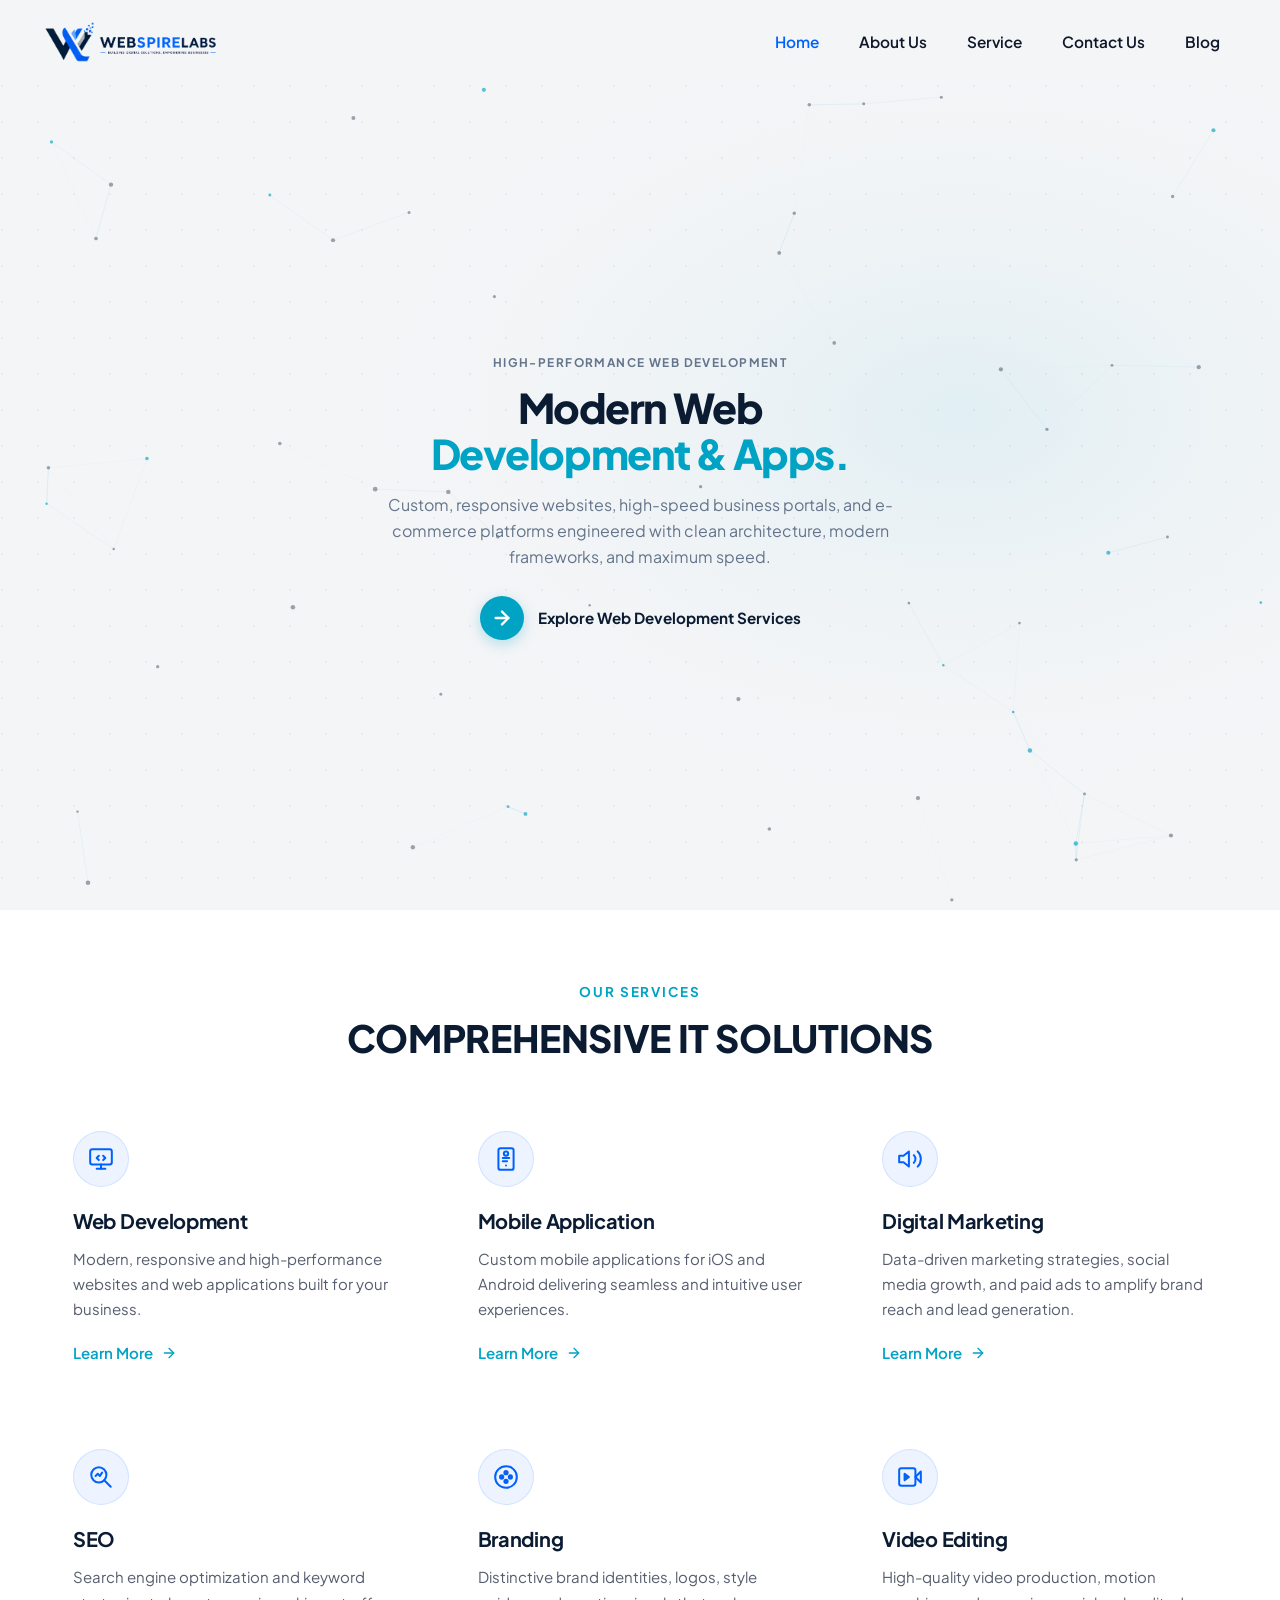
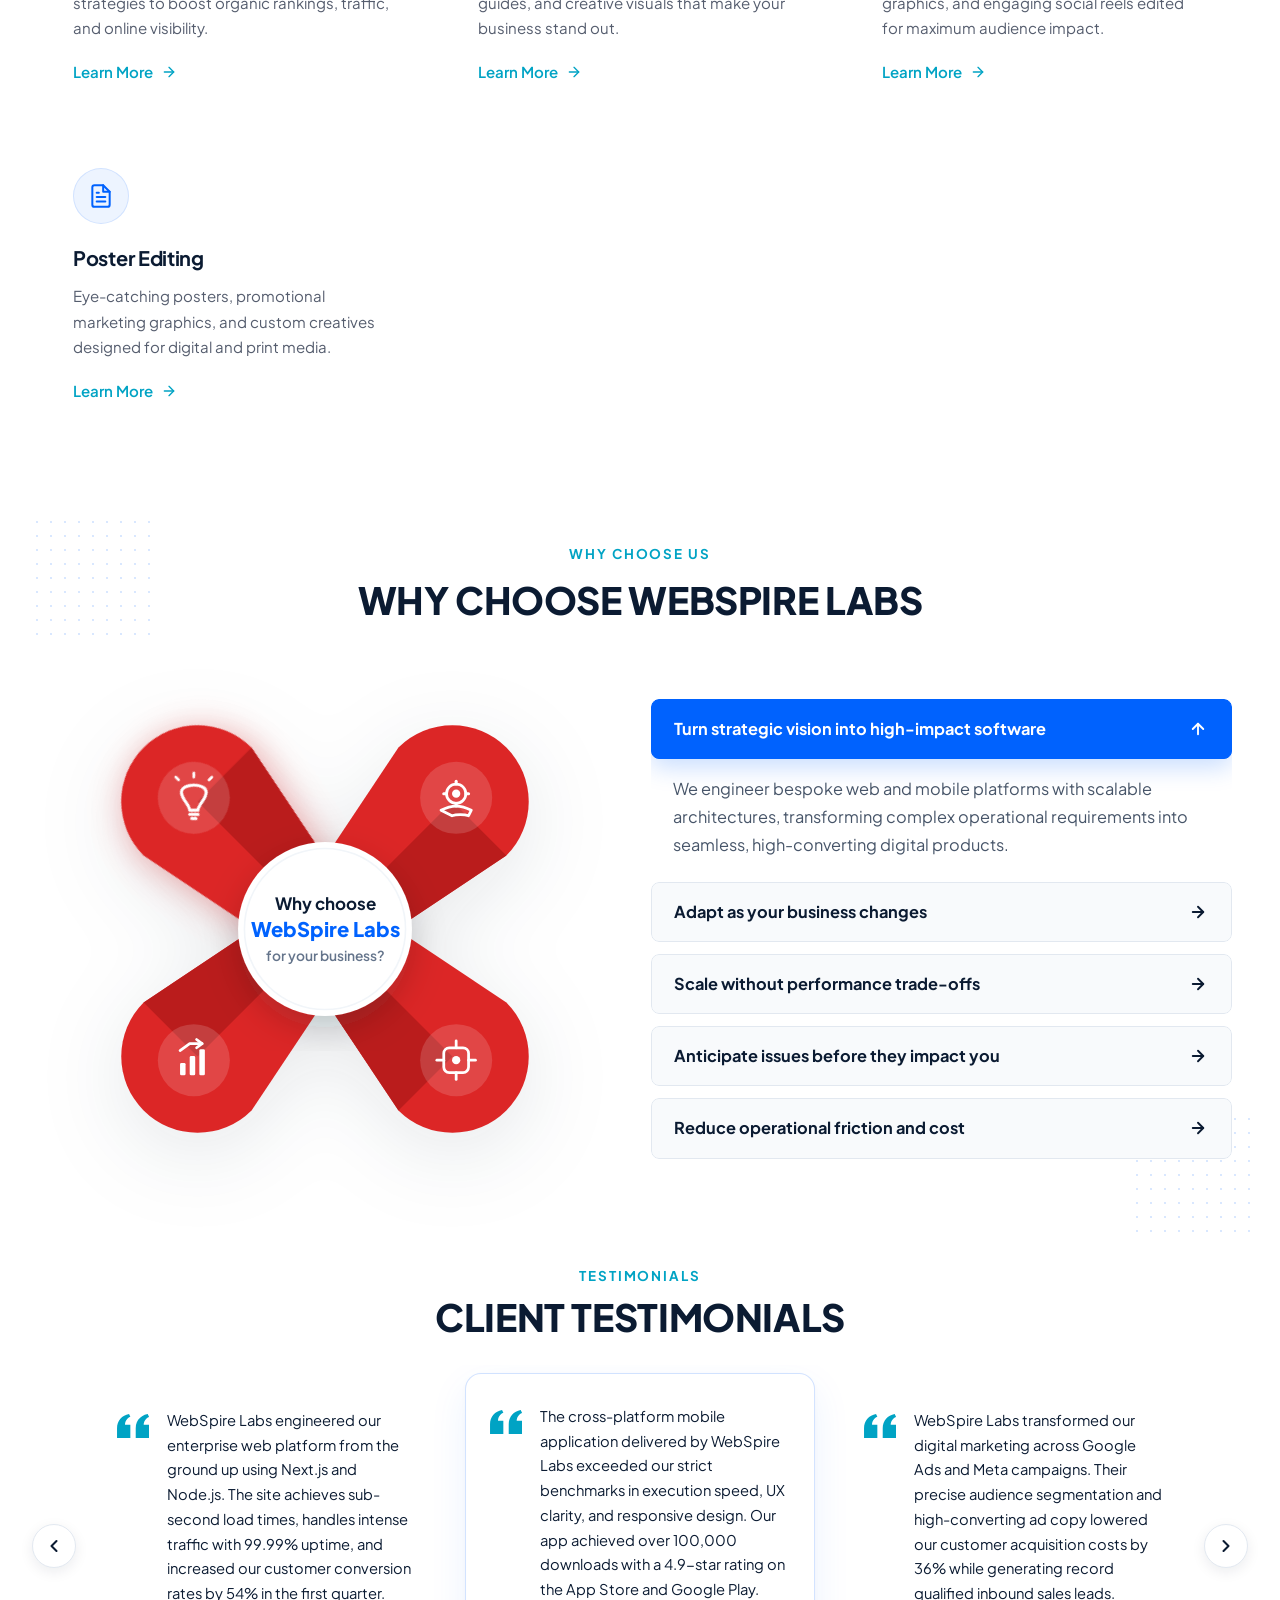
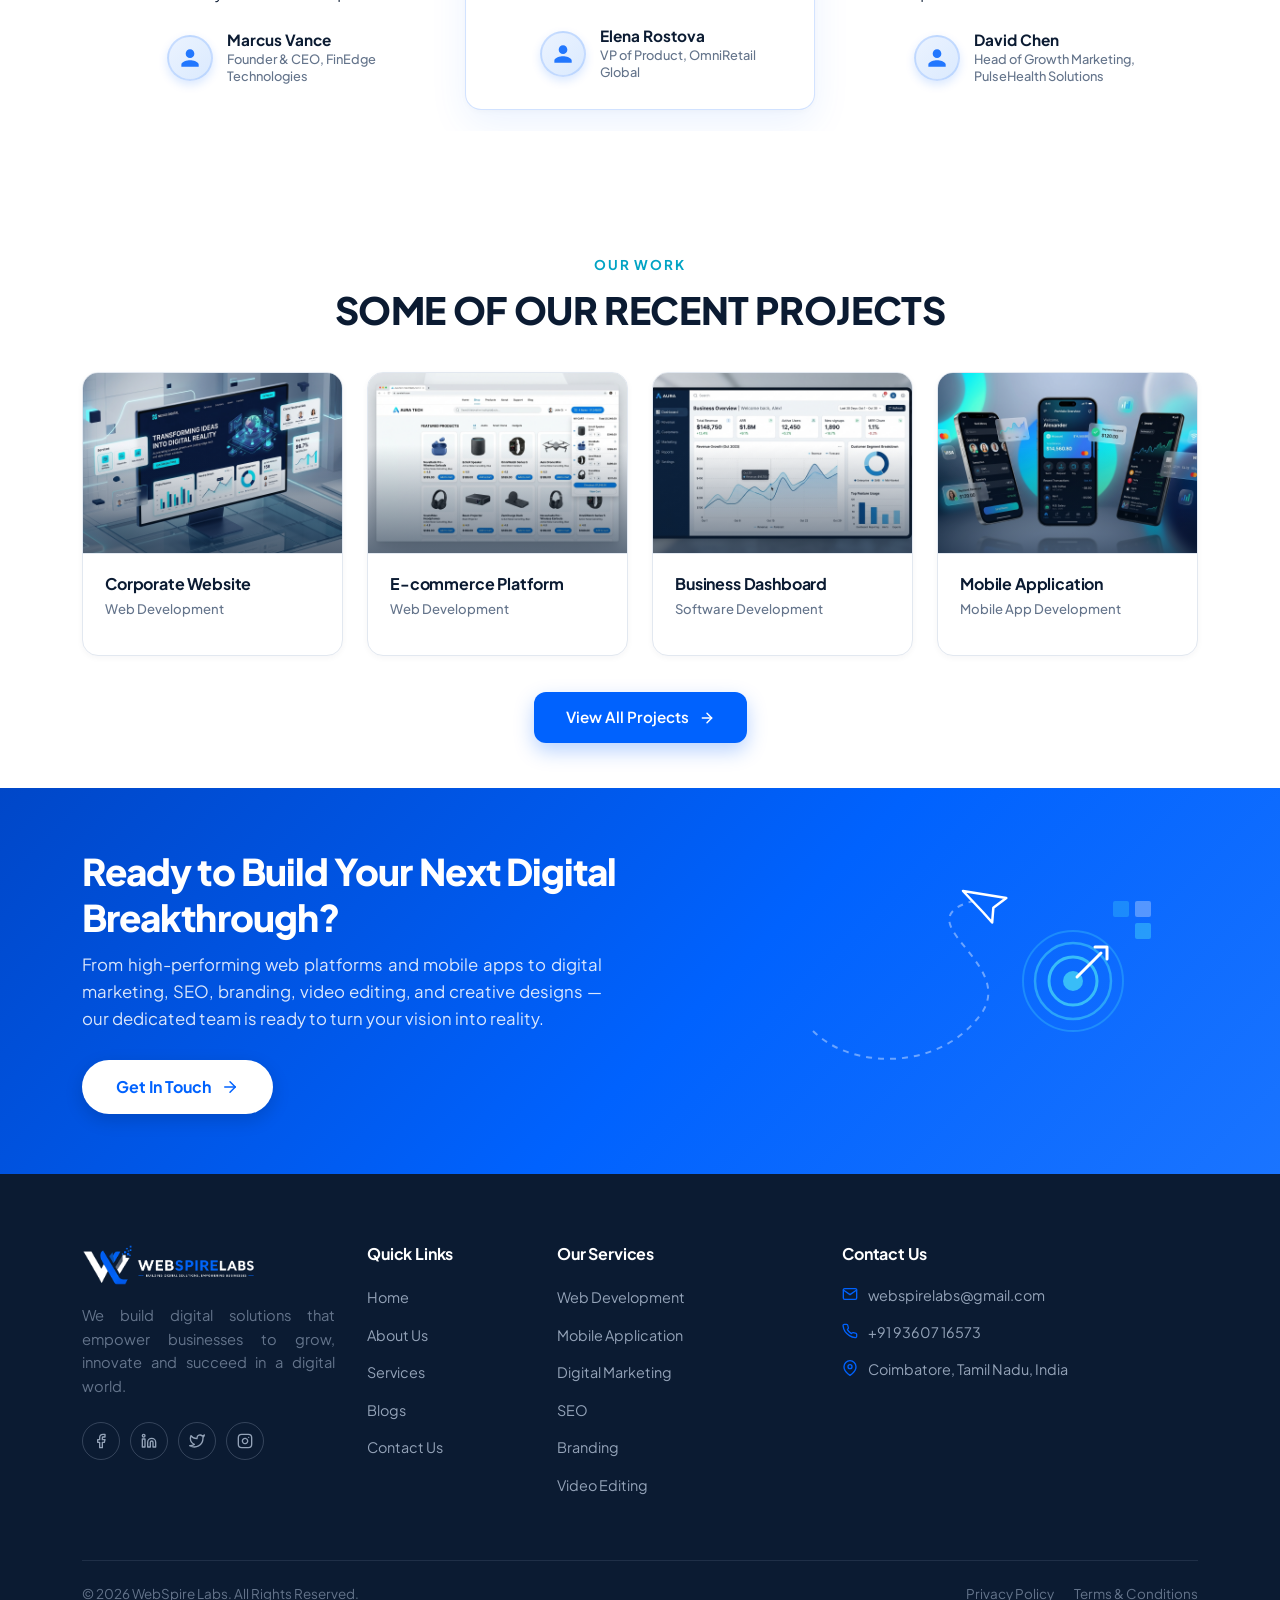
==== commit 1e7e68ac: "Updated code services and blogs new style" ====
--- a/index.html
+++ b/index.html
@@ -165,7 +165,7 @@
 
             <!-- Blog -->
             <li class="nav-item">
-              <a class="nav-link nav-link-custom" href="#our-work">Blog</a>
+              <a class="nav-link nav-link-custom" href="blog.html">Blog</a>
             </li>
 
           </ul>
@@ -208,29 +208,29 @@
         <!-- Slides Viewport -->
         <div class="hero-slides-wrapper">
           
-          <!-- Slide 1: Web & Cloud Solutions (Active by default) -->
+          <!-- Slide 1: Web Development (Active by default) -->
           <div class="hero-slide active" id="heroSlide1" data-slide="0">
             <div class="row align-items-center justify-content-center">
               <!-- Center Content -->
               <div class="col-12 col-md-10 col-lg-8 col-xl-7 mx-auto hero-text-col text-center">
                 <span class="hero-slide-badge">
-                  ENTERPRISE WEB &amp; CLOUD
+                  HIGH-PERFORMANCE WEB DEVELOPMENT
                 </span>
                 <h1 class="hero-headline" id="hero-title-1">
-                  Future-Proof<br>
-                  <span class="highlight-cyan">Digital Engineering.</span>
+                  Modern Web<br>
+                  <span class="highlight-cyan">Development &amp; Apps.</span>
                 </h1>
                 <p class="hero-description">
-                  Enterprise-grade, scalable web applications and cloud architectures built for exceptional speed, continuous uptime, and effortless scaling.
+                  Custom, responsive websites, high-speed business portals, and e-commerce platforms engineered with clean architecture, modern frameworks, and maximum speed.
                 </p>
-                <a href="#services" class="hero-action-row" aria-label="Explore Web &amp; Cloud Solutions">
+                <a href="web-development.html" class="hero-action-row" aria-label="Explore Web Development Services">
                   <span class="hero-circle-cta">
                     <svg width="22" height="22" viewBox="0 0 24 24" fill="none" stroke="currentColor" stroke-width="2.5" stroke-linecap="round" stroke-linejoin="round">
                       <line x1="5" y1="12" x2="19" y2="12"></line>
                       <polyline points="12 5 19 12 12 19"></polyline>
                     </svg>
                   </span>
-                  <span class="hero-action-label">Explore Web &amp; Cloud Architecture</span>
+                  <span class="hero-action-label">Explore Web Development Services</span>
                 </a>
               </div>
             </div>
@@ -246,12 +246,12 @@
                 </span>
                 <h1 class="hero-headline" id="hero-title-2">
                   Seamless Mobile<br>
-                  <span class="highlight-cyan">Experiences.</span>
+                  <span class="highlight-cyan">Applications.</span>
                 </h1>
                 <p class="hero-description">
                   High-performance iOS and Android mobile solutions engineered for intuitive user journeys, lightning-fast interactions, and seamless offline-ready capabilities.
                 </p>
-                <a href="#services" class="hero-action-row" aria-label="Explore Mobile Application Services">
+                <a href="services.html#mobile-apps" class="hero-action-row" aria-label="Explore Mobile Application Services">
                   <span class="hero-circle-cta">
                     <svg width="22" height="22" viewBox="0 0 24 24" fill="none" stroke="currentColor" stroke-width="2.5" stroke-linecap="round" stroke-linejoin="round">
                       <line x1="5" y1="12" x2="19" y2="12"></line>
@@ -270,23 +270,23 @@
               <!-- Center Content -->
               <div class="col-12 col-md-10 col-lg-8 col-xl-7 mx-auto hero-text-col text-center">
                 <span class="hero-slide-badge">
-                  DIGITAL MARKETING &amp; IDENTITY
+                  DIGITAL MARKETING, SEO &amp; BRANDING
                 </span>
                 <h1 class="hero-headline" id="hero-title-3">
-                  Data-Driven<br>
-                  <span class="highlight-cyan">Brand Acceleration.</span>
+                  Data-Driven Growth,<br>
+                  <span class="highlight-cyan">Branding &amp; Video.</span>
                 </h1>
                 <p class="hero-description">
-                  Precision-targeted performance marketing, data-backed SEO ranking strategies, and distinctive brand identities designed to build lasting market authority.
+                  Precision-targeted performance marketing, data-backed SEO ranking strategies, distinctive brand identities, and high-impact video and poster creative designs.
                 </p>
-                <a href="#services" class="hero-action-row" aria-label="Explore Growth &amp; Branding Services">
+                <a href="services.html#digital-marketing" class="hero-action-row" aria-label="Explore Marketing &amp; Creative Services">
                   <span class="hero-circle-cta">
                     <svg width="22" height="22" viewBox="0 0 24 24" fill="none" stroke="currentColor" stroke-width="2.5" stroke-linecap="round" stroke-linejoin="round">
                       <line x1="5" y1="12" x2="19" y2="12"></line>
                       <polyline points="12 5 19 12 12 19"></polyline>
                     </svg>
                   </span>
-                  <span class="hero-action-label">Explore Marketing &amp; Brand Solutions</span>
+                  <span class="hero-action-label">Explore Marketing &amp; Creative Solutions</span>
                 </a>
               </div>
             </div>
@@ -308,10 +308,10 @@
         <!-- Section Header -->
         <div class="section-header">
           <span class="section-eyebrow">OUR SERVICES</span>
-          <h2 class="section-title" id="services-title">Comprehensive IT Solutions</h2>
-          <p class="section-subtitle">
+          <h2 class="section-title" id="services-title">COMPREHENSIVE IT SOLUTIONS</h2>
+          <!-- <p class="section-subtitle">
             We provide end-to-end digital solutions to help your business innovate, scale and stay ahead in a competitive world.
-          </p>
+          </p> -->
         </div>
 
         <!-- Services Grid (3x2 Minimalist Frameless Layout) -->
@@ -333,7 +333,7 @@
             <p class="service-card-desc">
               Modern, responsive and high-performance websites and web applications built for your business.
             </p>
-            <a href="#contact" class="service-card-link" aria-label="Learn more about Web Development">
+            <a href="services.html#web-dev" class="service-card-link" aria-label="Learn more about Web Development">
               Learn More
               <svg viewBox="0 0 24 24" fill="none" stroke="currentColor" stroke-linecap="round" stroke-linejoin="round">
                 <line x1="5" y1="12" x2="19" y2="12"></line>
@@ -358,7 +358,7 @@
             <p class="service-card-desc">
               Custom mobile applications for iOS and Android delivering seamless and intuitive user experiences.
             </p>
-            <a href="#contact" class="service-card-link" aria-label="Learn more about Mobile Application">
+            <a href="services.html#mobile-apps" class="service-card-link" aria-label="Learn more about Mobile Application">
               Learn More
               <svg viewBox="0 0 24 24" fill="none" stroke="currentColor" stroke-linecap="round" stroke-linejoin="round">
                 <line x1="5" y1="12" x2="19" y2="12"></line>
@@ -381,7 +381,7 @@
             <p class="service-card-desc">
               Data-driven marketing strategies, social media growth, and paid ads to amplify brand reach and lead generation.
             </p>
-            <a href="#contact" class="service-card-link" aria-label="Learn more about Digital Marketing">
+            <a href="services.html#digital-marketing" class="service-card-link" aria-label="Learn more about Digital Marketing">
               Learn More
               <svg viewBox="0 0 24 24" fill="none" stroke="currentColor" stroke-linecap="round" stroke-linejoin="round">
                 <line x1="5" y1="12" x2="19" y2="12"></line>
@@ -404,7 +404,7 @@
             <p class="service-card-desc">
               Search engine optimization and keyword strategies to boost organic rankings, traffic, and online visibility.
             </p>
-            <a href="#contact" class="service-card-link" aria-label="Learn more about SEO">
+            <a href="services.html#seo" class="service-card-link" aria-label="Learn more about SEO">
               Learn More
               <svg viewBox="0 0 24 24" fill="none" stroke="currentColor" stroke-linecap="round" stroke-linejoin="round">
                 <line x1="5" y1="12" x2="19" y2="12"></line>
@@ -429,7 +429,7 @@
             <p class="service-card-desc">
               Distinctive brand identities, logos, style guides, and creative visuals that make your business stand out.
             </p>
-            <a href="#contact" class="service-card-link" aria-label="Learn more about Branding">
+            <a href="services.html#branding" class="service-card-link" aria-label="Learn more about Branding">
               Learn More
               <svg viewBox="0 0 24 24" fill="none" stroke="currentColor" stroke-linecap="round" stroke-linejoin="round">
                 <line x1="5" y1="12" x2="19" y2="12"></line>
@@ -452,7 +452,32 @@
             <p class="service-card-desc">
               High-quality video production, motion graphics, and engaging social reels edited for maximum audience impact.
             </p>
-            <a href="#contact" class="service-card-link" aria-label="Learn more about Video Editing">
+            <a href="services.html#video-editing" class="service-card-link" aria-label="Learn more about Video Editing">
+              Learn More
+              <svg viewBox="0 0 24 24" fill="none" stroke="currentColor" stroke-linecap="round" stroke-linejoin="round">
+                <line x1="5" y1="12" x2="19" y2="12"></line>
+                <polyline points="12 5 19 12 12 19"></polyline>
+              </svg>
+            </a>
+          </article>
+
+          <!-- Service 7: Poster Editing -->
+          <article class="service-card" aria-labelledby="service-7-title">
+            <div class="service-icon-box" aria-hidden="true">
+              <!-- Poster / Graphic Document Icon -->
+              <svg viewBox="0 0 24 24" fill="none" stroke="currentColor" stroke-linecap="round" stroke-linejoin="round">
+                <path d="M14 2H6a2 2 0 0 0-2 2v16a2 2 0 0 0 2 2h12a2 2 0 0 0 2-2V8z"></path>
+                <polyline points="14 2 14 8 20 8"></polyline>
+                <line x1="16" y1="13" x2="8" y2="13"></line>
+                <line x1="16" y1="17" x2="8" y2="17"></line>
+                <polyline points="10 9 9 9 8 9"></polyline>
+              </svg>
+            </div>
+            <h3 class="service-card-title" id="service-7-title">Poster Editing</h3>
+            <p class="service-card-desc">
+              Eye-catching posters, promotional marketing graphics, and custom creatives designed for digital and print media.
+            </p>
+            <a href="services.html#poster-editing" class="service-card-link" aria-label="Learn more about Poster Editing">
               Learn More
               <svg viewBox="0 0 24 24" fill="none" stroke="currentColor" stroke-linecap="round" stroke-linejoin="round">
                 <line x1="5" y1="12" x2="19" y2="12"></line>
@@ -475,10 +500,10 @@
         <!-- Section Header -->
         <div class="section-header why-choose-header">
           <span class="section-eyebrow">WHY CHOOSE US</span>
-          <h2 class="section-title" id="why-title">Why Choose WebSpire Labs</h2>
-          <p class="section-subtitle">
+          <h2 class="section-title" id="why-title">WHY CHOOSE WEBSPIRE LABS</h2>
+          <!-- <p class="section-subtitle">
             We combine cutting-edge technology, agile execution, and enterprise engineering to build scalable digital solutions that drive measurable business impact.
-          </p>
+          </p> -->
         </div>
 
         <!-- 2-Column Split Layout (Screenshot 1 Alignment: Left 4-Petal Emblem + Right Interactive Accordion) -->
@@ -749,7 +774,7 @@
         <!-- Section Header -->
         <div class="testimonials-header">
           <span class="section-eyebrow">TESTIMONIALS</span>
-          <h2 class="section-title" id="testimonials-title">Client Testimonials</h2>
+          <h2 class="section-title" id="testimonials-title">CLIENT TESTIMONIALS</h2>
         </div>
 
         <!-- Testimonials Carousel / Multi-Column Wrapper -->
@@ -767,7 +792,7 @@
             <!-- Testimonial Cards Track (6 Cards) -->
             <div class="testimonials-track" id="testimonialsTrack">
 
-              <!-- Card 1: George Loyer -->
+              <!-- Card 1: Web Development Testimonial -->
               <article class="testimonial-card" aria-labelledby="author-1" data-index="0">
                 <div class="testimonial-card-inner">
                   <div class="testimonial-quote-icon" aria-hidden="true">
@@ -777,7 +802,7 @@
                   </div>
                   <div class="testimonial-content">
                     <p class="testimonial-quote">
-                      KIBO Commerce chose WebSpire Labs for their track record of solid management and strong technical knowledge...
+                      WebSpire Labs engineered our enterprise web platform from the ground up using Next.js and Node.js. The site achieves sub-second load times, handles intense traffic with 99.99% uptime, and increased our customer conversion rates by 54% in the first quarter.
                     </p>
                     <div class="testimonial-author-block">
                       <div class="testimonial-avatar" aria-hidden="true">
@@ -786,15 +811,15 @@
                         </svg>
                       </div>
                       <div class="testimonial-author-info">
-                        <h3 class="testimonial-author-name" id="author-1">George Loyer</h3>
-                        <p class="testimonial-author-role">VP, Managed Services KIBO Commerce</p>
+                        <h3 class="testimonial-author-name" id="author-1">Marcus Vance</h3>
+                        <p class="testimonial-author-role">Founder &amp; CEO, FinEdge Technologies</p>
                       </div>
                     </div>
                   </div>
                 </div>
               </article>
 
-              <!-- Card 2: Kirby Bosch (Initial Center / Highlighted Card) -->
+              <!-- Card 2: Mobile Application Testimonial (Initial Center / Highlighted Card) -->
               <article class="testimonial-card testimonial-card-active" aria-labelledby="author-2" data-index="1">
                 <div class="testimonial-card-inner">
                   <div class="testimonial-quote-icon" aria-hidden="true">
@@ -804,7 +829,7 @@
                   </div>
                   <div class="testimonial-content">
                     <p class="testimonial-quote">
-                      Nor1 leveraged WebSpire Labs services since 2024 for our cloud operations. The cost effectiveness of 24×7 coverage and support let us focus on product development. The relationship with WebSpire Labs was invaluable as we progressed through multiple transformations of IT and tech stack, migrating to AWS from bare metal servers, and adopting application containers.
+                      The cross-platform mobile application delivered by WebSpire Labs exceeded our strict benchmarks in execution speed, UX clarity, and responsive design. Our app achieved over 100,000 downloads with a 4.9-star rating on the App Store and Google Play.
                     </p>
                     <div class="testimonial-author-block">
                       <div class="testimonial-avatar" aria-hidden="true">
@@ -813,15 +838,15 @@
                         </svg>
                       </div>
                       <div class="testimonial-author-info">
-                        <h3 class="testimonial-author-name" id="author-2">Kirby Bosch</h3>
-                        <p class="testimonial-author-role">VP of Technology, Nor1</p>
+                        <h3 class="testimonial-author-name" id="author-2">Elena Rostova</h3>
+                        <p class="testimonial-author-role">VP of Product, OmniRetail Global</p>
                       </div>
                     </div>
                   </div>
                 </div>
               </article>
 
-              <!-- Card 3: Robert Stewart -->
+              <!-- Card 3: Digital Marketing Testimonial -->
               <article class="testimonial-card" aria-labelledby="author-3" data-index="2">
                 <div class="testimonial-card-inner">
                   <div class="testimonial-quote-icon" aria-hidden="true">
@@ -831,7 +856,7 @@
                   </div>
                   <div class="testimonial-content">
                     <p class="testimonial-quote">
-                      As we evolve our technical architecture, WebSpire Labs has been very willing to learn about new technologies and assist us in rolling them out safely in our data centers. They are always eager to sharpen their skills and continuously improve their processes and procedures.
+                      WebSpire Labs transformed our digital marketing across Google Ads and Meta campaigns. Their precise audience segmentation and high-converting ad copy lowered our customer acquisition costs by 36% while generating record qualified inbound sales leads.
                     </p>
                     <div class="testimonial-author-block">
                       <div class="testimonial-avatar" aria-hidden="true">
@@ -840,15 +865,15 @@
                         </svg>
                       </div>
                       <div class="testimonial-author-info">
-                        <h3 class="testimonial-author-name" id="author-3">Robert Stewart</h3>
-                        <p class="testimonial-author-role">CTO - Castlight Health</p>
+                        <h3 class="testimonial-author-name" id="author-3">David Chen</h3>
+                        <p class="testimonial-author-role">Head of Growth Marketing, PulseHealth Solutions</p>
                       </div>
                     </div>
                   </div>
                 </div>
               </article>
 
-              <!-- Card 4: Sarah Jenkins -->
+              <!-- Card 4: SEO Testimonial -->
               <article class="testimonial-card" aria-labelledby="author-4" data-index="3">
                 <div class="testimonial-card-inner">
                   <div class="testimonial-quote-icon" aria-hidden="true">
@@ -858,7 +883,7 @@
                   </div>
                   <div class="testimonial-content">
                     <p class="testimonial-quote">
-                      WebSpire Labs transformed our legacy patient portals into high-performance web applications with zero downtime. Their attention to detail, robust engineering standards, and agile sprint delivery made our complex digital transition remarkably seamless.
+                      WebSpire Labs executed an end-to-end technical SEO overhaul and content keyword strategy that grew our organic search traffic by 280%. We captured top-3 Google rankings for high-intent competitive keywords in just five months.
                     </p>
                     <div class="testimonial-author-block">
                       <div class="testimonial-avatar" aria-hidden="true">
@@ -868,14 +893,14 @@
                       </div>
                       <div class="testimonial-author-info">
                         <h3 class="testimonial-author-name" id="author-4">Sarah Jenkins</h3>
-                        <p class="testimonial-author-role">Director of Digital Strategy, Elevate Health</p>
+                        <p class="testimonial-author-role">Director of Digital Strategy, Apex Industrial</p>
                       </div>
                     </div>
                   </div>
                 </div>
               </article>
 
-              <!-- Card 5: David Chen -->
+              <!-- Card 5: Branding Testimonial -->
               <article class="testimonial-card" aria-labelledby="author-5" data-index="4">
                 <div class="testimonial-card-inner">
                   <div class="testimonial-quote-icon" aria-hidden="true">
@@ -885,7 +910,7 @@
                   </div>
                   <div class="testimonial-content">
                     <p class="testimonial-quote">
-                      The cross-platform mobile application delivered by WebSpire Labs exceeded our strict benchmarks in execution speed, UX clarity, and regulatory compliance. We achieved a 45% increase in active user retention within the first quarter of deployment.
+                      WebSpire Labs completely redefined our brand identity—from our visual logo and color palette to our comprehensive Figma design system. Our new branding gives us instant credibility and a stunning premium market presence.
                     </p>
                     <div class="testimonial-author-block">
                       <div class="testimonial-avatar" aria-hidden="true">
@@ -894,15 +919,15 @@
                         </svg>
                       </div>
                       <div class="testimonial-author-info">
-                        <h3 class="testimonial-author-name" id="author-5">David Chen</h3>
-                        <p class="testimonial-author-role">Head of Engineering, FinTech Pulse</p>
+                        <h3 class="testimonial-author-name" id="author-5">Robert Stewart</h3>
+                        <p class="testimonial-author-role">Creative Director, Aura Hospitality Group</p>
                       </div>
                     </div>
                   </div>
                 </div>
               </article>
 
-              <!-- Card 6: Elena Rostova -->
+              <!-- Card 6: Video & Creative Media Testimonial -->
               <article class="testimonial-card" aria-labelledby="author-6" data-index="5">
                 <div class="testimonial-card-inner">
                   <div class="testimonial-quote-icon" aria-hidden="true">
@@ -912,7 +937,7 @@
                   </div>
                   <div class="testimonial-content">
                     <p class="testimonial-quote">
-                      Partnering with WebSpire Labs provided us with an ultra-scalable e-commerce infrastructure that easily manages massive flash-sale traffic surges. Their technical team is proactive, knowledgeable, and a truly indispensable technology partner.
+                      The promotional brand videos and engaging social media reels edited by WebSpire Labs are exceptional. Their motion graphics, cinematic color grading, and sound design drove a 4x boost in audience engagement across our campaigns.
                     </p>
                     <div class="testimonial-author-block">
                       <div class="testimonial-avatar" aria-hidden="true">
@@ -921,8 +946,8 @@
                         </svg>
                       </div>
                       <div class="testimonial-author-info">
-                        <h3 class="testimonial-author-name" id="author-6">Elena Rostova</h3>
-                        <p class="testimonial-author-role">Chief Product Officer, OmniRetail Solutions</p>
+                        <h3 class="testimonial-author-name" id="author-6">Kirby Bosch</h3>
+                        <p class="testimonial-author-role">Head of Brand Communications, Lumina Media</p>
                       </div>
                     </div>
                   </div>
@@ -953,8 +978,8 @@
         <!-- Header -->
         <div class="portfolio-header">
           <span class="section-eyebrow">OUR WORK</span>
-          <h2 class="section-title" id="portfolio-title">Some Of Our Recent Projects</h2>
-          <p class="section-subtitle">We take pride in delivering solutions that drive real business results.</p>
+          <h2 class="section-title" id="portfolio-title">SOME OF OUR RECENT PROJECTS</h2>
+          <!-- <p class="section-subtitle">We take pride in delivering solutions that drive real business results.</p> -->
         </div>
 
         <!-- 4-Column Portfolio Grid -->
@@ -1038,7 +1063,7 @@
                 Ready to Build Your Next <span class="highlight-amber">Digital Breakthrough?</span>
               </h2>
               <p class="about-cta-subtitle">
-                From high-performing web platforms to scalable custom cloud solutions, our dedicated engineering team is ready to turn your vision into reality.
+                From high-performing web platforms and mobile apps to digital marketing, SEO, branding, video editing, and creative designs &mdash; our dedicated team is ready to turn your vision into reality.
               </p>
               <a href="#contact" class="btn-about-cta" id="ctaBannerBtn">
                 Get In Touch
@@ -1136,7 +1161,7 @@
             <li><a href="index.html">Home</a></li>
             <li><a href="about.html">About Us</a></li>
             <li><a href="services.html">Services</a></li>
-            <li><a href="#our-work">Blogs</a></li>
+            <li><a href="blog.html">Blogs</a></li>
             <li><a href="contact.html">Contact Us</a></li>
           </ul>
         </div>
@@ -1145,7 +1170,7 @@
         <div class="col-lg-3 col-md-6 col-6">
           <h3 class="footer-col-title">Our Services</h3>
           <ul class="footer-nav-list" role="list">
-            <li><a href="services.html#web-development">Web Development</a></li>
+            <li><a href="web-development.html">Web Development</a></li>
             <li><a href="services.html#mobile-apps">Mobile Application</a></li>
             <li><a href="services.html#digital-marketing">Digital Marketing</a></li>
             <li><a href="services.html#seo">SEO</a></li>
@@ -1163,14 +1188,14 @@
               <path d="M4 4h16c1.1 0 2 .9 2 2v12c0 1.1-.9 2-2 2H4c-1.1 0-2-.9-2-2V6c0-1.1.9-2 2-2z"></path>
               <polyline points="22,6 12,13 2,6"></polyline>
             </svg>
-            <a href="mailto:info@webspirelabs.com">info@webspirelabs.com</a>
+            <a href="mailto:webspirelabs@gmail.com">webspirelabs@gmail.com</a>
           </div>
 
           <div class="footer-contact-item">
             <svg viewBox="0 0 24 24" fill="none" stroke="currentColor" stroke-linecap="round" stroke-linejoin="round" aria-hidden="true">
               <path d="M22 16.92v3a2 2 0 0 1-2.18 2 19.79 19.79 0 0 1-8.63-3.07A19.5 19.5 0 0 1 4.69 13a19.79 19.79 0 0 1-3.07-8.67A2 2 0 0 1 3.77 2h3a2 2 0 0 1 2 1.72 12.84 12.84 0 0 0 .7 2.81 2 2 0 0 1-.45 2.11L8.09 9.91a16 16 0 0 0 6 6l.91-.91a2 2 0 0 1 2.11-.45 12.84 12.84 0 0 0 2.81.7A2 2 0 0 1 22 17z"></path>
             </svg>
-            <a href="tel:+918905643210">+91 89056 43210</a>
+            <a href="tel:+919360716573">+91 93607 16573</a>
           </div>
 
           <div class="footer-contact-item">
@@ -1203,7 +1228,7 @@
   </footer>
 
   <!-- Floating WhatsApp Action Button -->
-  <a href="https://wa.me/918905643210?text=Hello%20WebSpire%20Labs%2C%20I%20would%20like%20to%20inquire%20about%20your%20services." 
+  <a href="https://wa.me/919360716573?text=Hello%20WebSpire%20Labs%2C%20I%20would%20like%20to%20inquire%20about%20your%20services." 
      class="floating-whatsapp-btn" 
      target="_blank" 
      rel="noopener noreferrer" 
--- a/css/style.css
+++ b/css/style.css
@@ -593,9 +593,10 @@
   font-size: 2.35rem;
   font-weight: 800;
   color: var(--color-heading);
-  letter-spacing: -0.025em;
+  letter-spacing: -0.01em;
   line-height: 1.2;
   margin-bottom: 14px;
+  text-transform: uppercase;
 }
 
 .section-subtitle {
@@ -1285,6 +1286,7 @@
   pointer-events: none;
   z-index: 0;
   opacity: 0.8;
+  display: none !important;
 }
 
 .testimonials-bg-accent svg {
@@ -1312,9 +1314,10 @@
   font-size: 2.35rem;
   font-weight: 800;
   color: var(--color-heading);
-  letter-spacing: -0.025em;
+  letter-spacing: -0.01em;
   line-height: 1.2;
   margin: 0;
+  text-transform: uppercase;
 }
 
 /* Carousel / Multi-Column Wrapper */
@@ -1929,6 +1932,7 @@
 }
 
 @media (max-width: 767px) {
+
   .testimonials-section .container,
   .why-choose-section .container {
     padding-left: 18px;
--- a/css/home.css
+++ b/css/home.css
@@ -1077,10 +1077,11 @@
 .testimonials-header .section-title {
   font-size: 2.35rem;
   font-weight: 800;
-  color: var(--color-cyan-accent);
-  letter-spacing: -0.025em;
+  color: var(--color-heading);
+  letter-spacing: -0.01em;
   line-height: 1.2;
   margin: 0;
+  text-transform: uppercase;
 }
 
 /* Carousel / Multi-Column Wrapper */
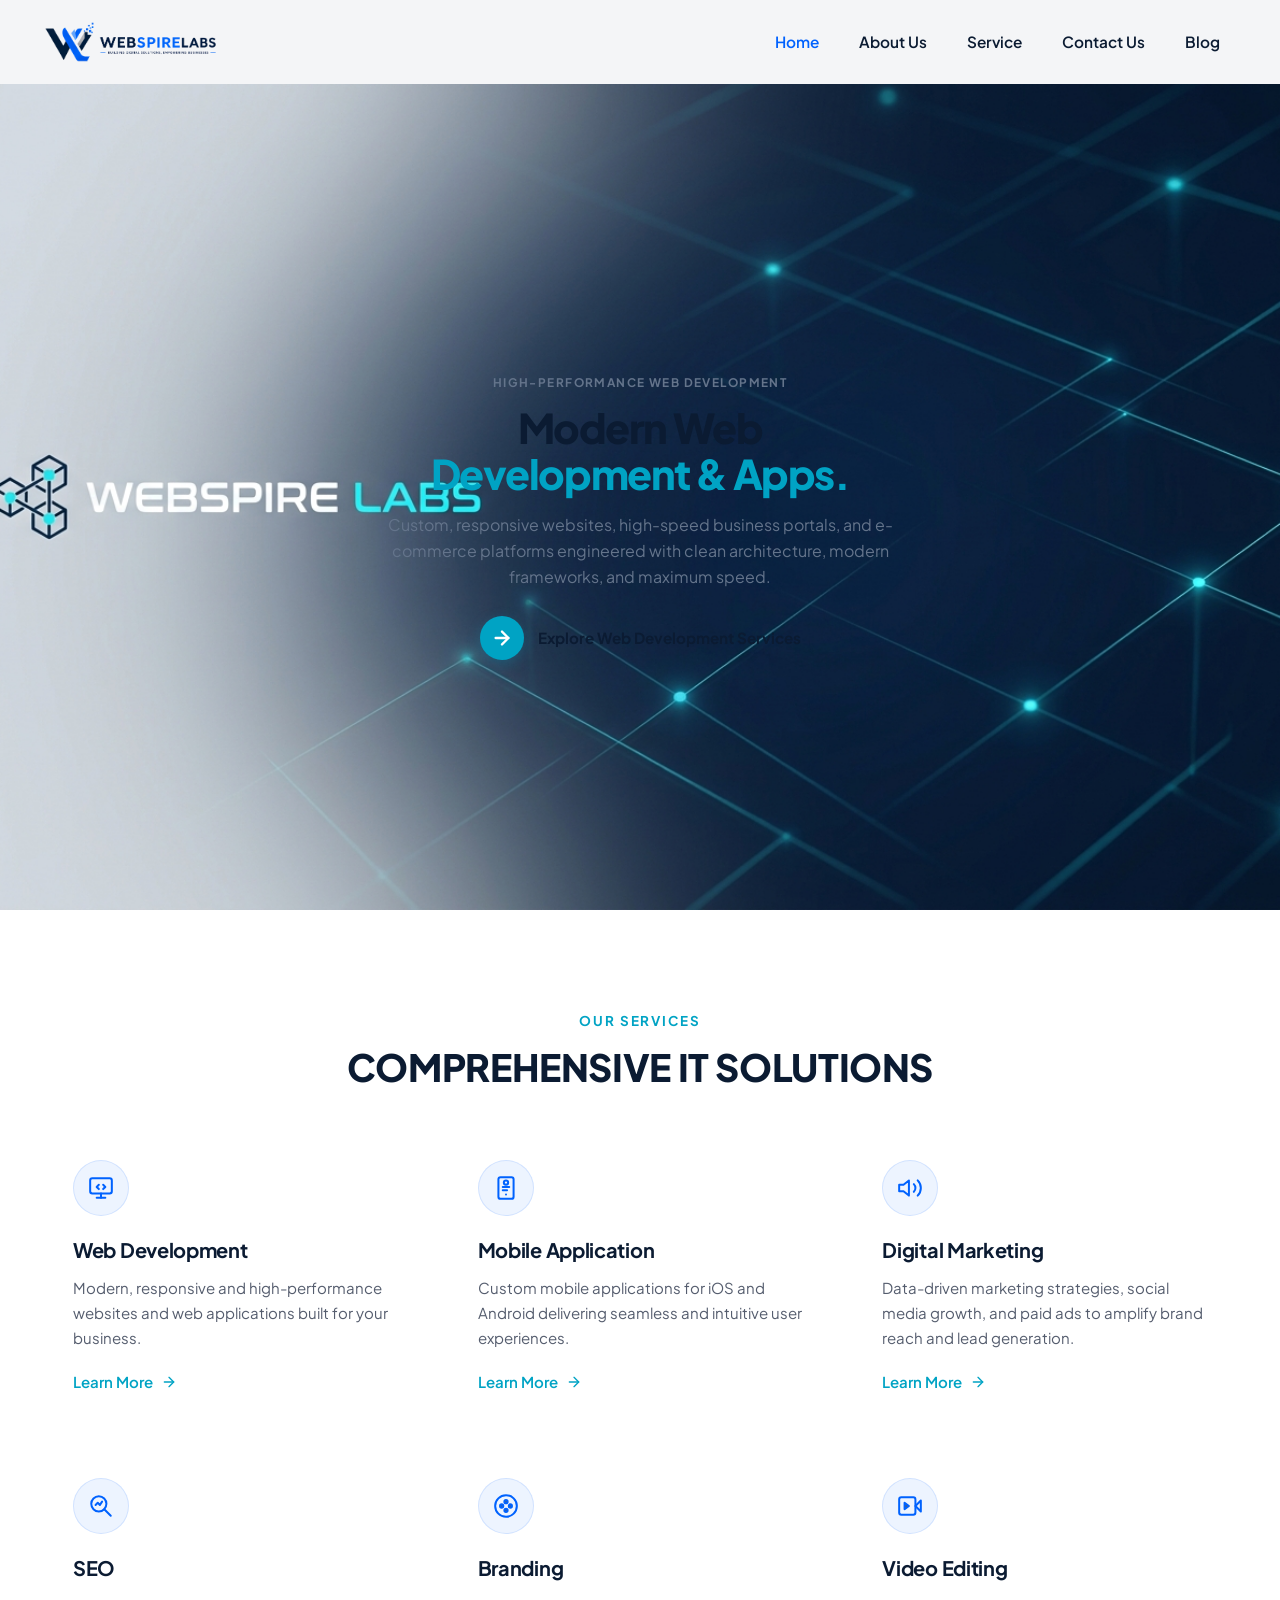
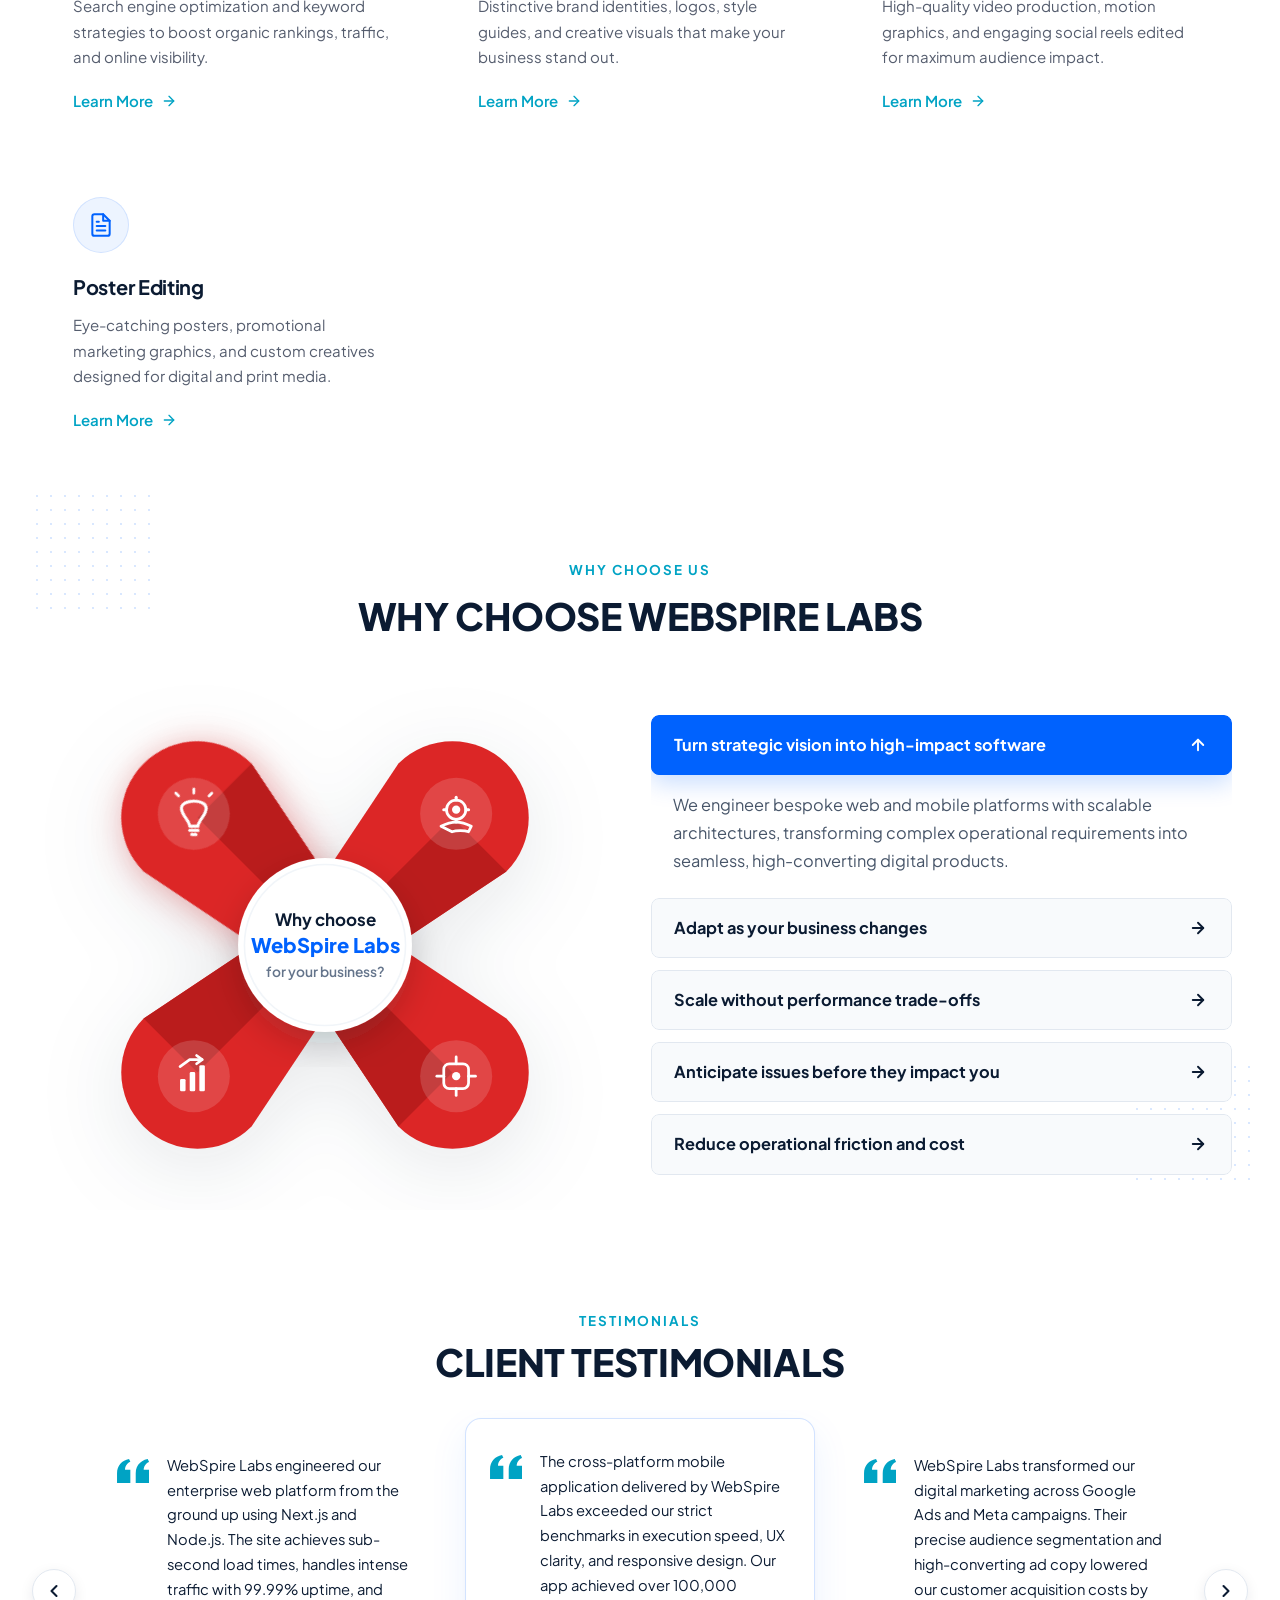
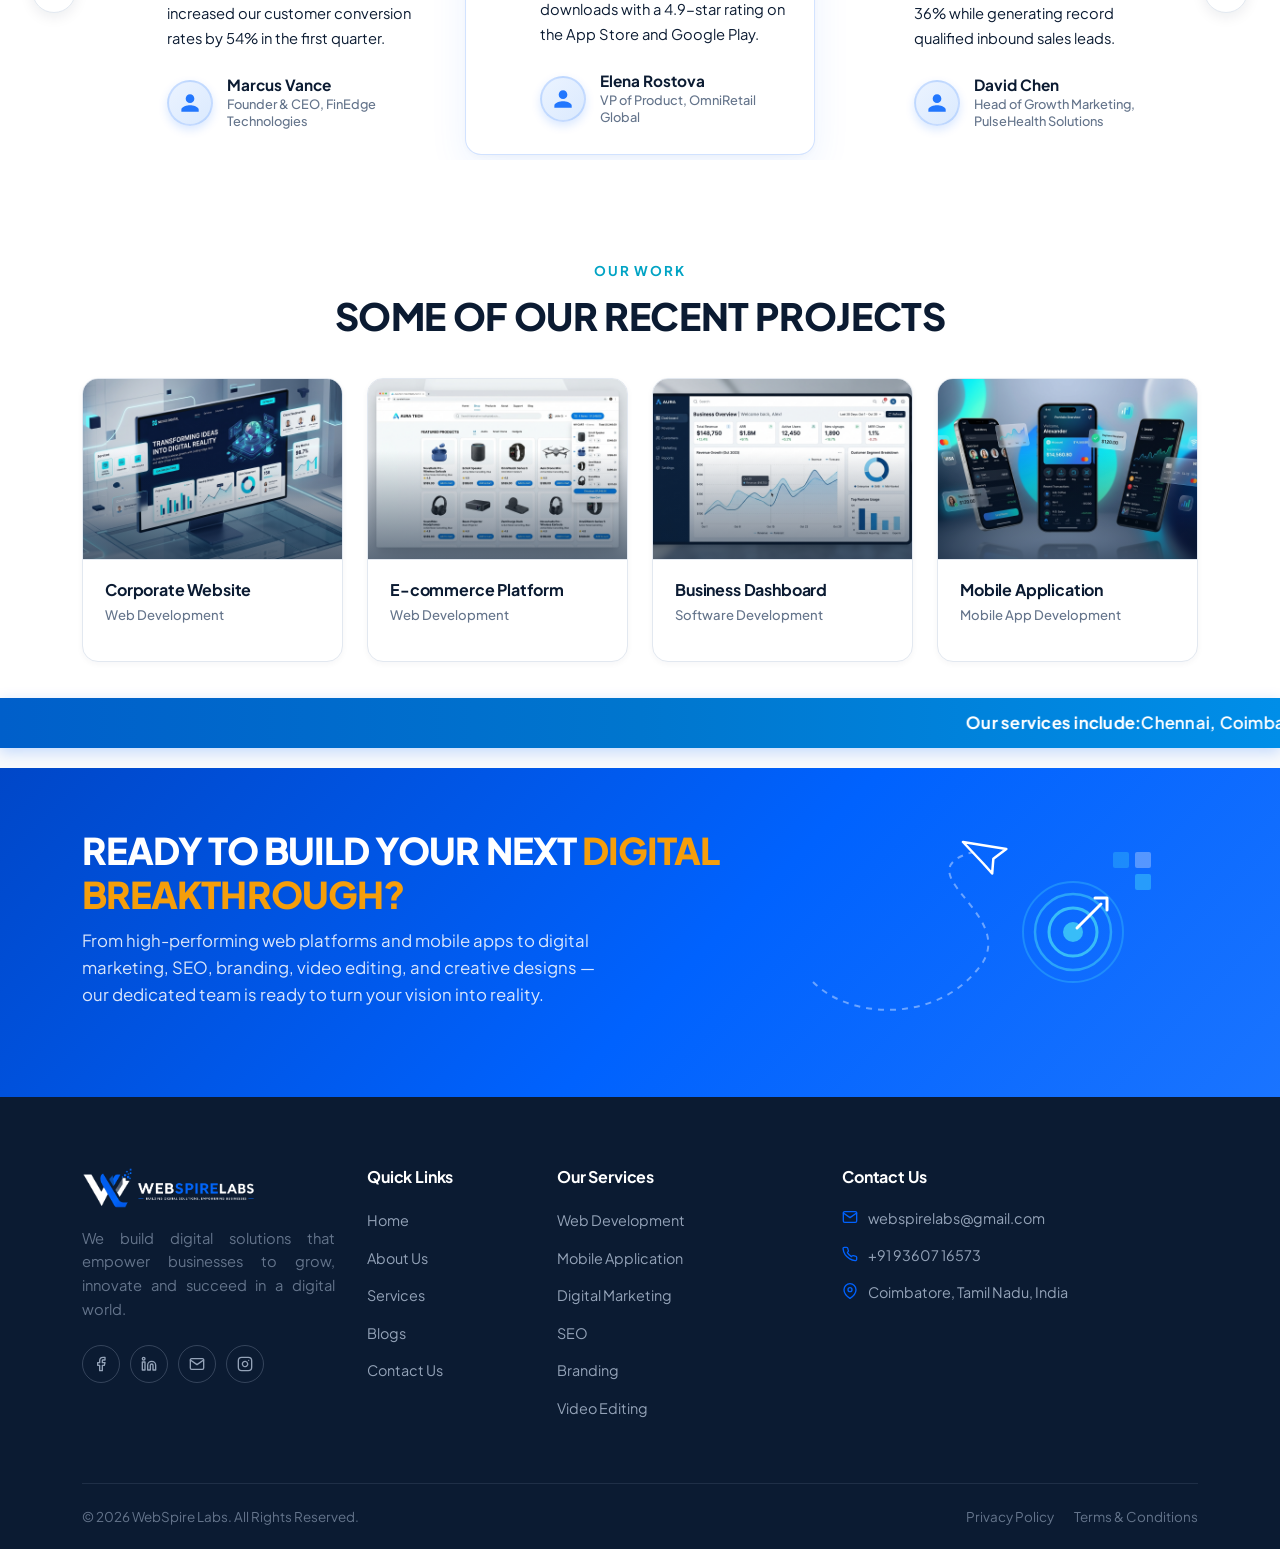
==== commit 21a7fb06: "services page indivigual , banner fix , padding fix update 2 18/09/2026" ====
--- a/index.html
+++ b/index.html
@@ -186,7 +186,7 @@
     <section class="hero-section" id="hero" aria-labelledby="hero-title-1">
       <!-- High-Tech Constellation & Network Mesh Backdrop -->
       <div class="hero-network-backdrop" aria-hidden="true">
-        <svg class="hero-constellation-svg" width="100%" height="100%" xmlns="http://www.w3.org/2000/svg">
+        <!-- <svg class="hero-constellation-svg" width="100%" height="100%" xmlns="http://www.w3.org/2000/svg">
           <defs>
             <radialGradient id="heroGlow" cx="75%" cy="40%" r="50%">
               <stop offset="0%" stop-color="rgba(0, 163, 196, 0.08)" />
@@ -198,9 +198,22 @@
           </defs>
           <rect width="100%" height="100%" fill="url(#heroGlow)" />
           <rect width="100%" height="100%" fill="url(#dotGrid)" />
-        </svg>
+        </svg> -->
         <!-- Interactive Animated Constellation & Particle Network Canvas -->
         <canvas id="heroConstellationCanvas" class="hero-constellation-canvas"></canvas>
+      </div>
+
+      <!-- Header Background Image -->
+      <div class="hero-image-backdrop" aria-hidden="true">
+        <img 
+          src="asstes/hero-sample-banner.jpg" 
+          alt="WebSpire Labs Header Visual" 
+          class="hero-header-img" 
+          id="heroHeaderImage"
+          width="1920" 
+          height="1080"
+          fetchpriority="high"
+        >
       </div>
 
       <div class="container hero-container">
@@ -213,7 +226,7 @@
             <div class="row align-items-center justify-content-center">
               <!-- Center Content -->
               <div class="col-12 col-md-10 col-lg-8 col-xl-7 mx-auto hero-text-col text-center">
-                <span class="hero-slide-badge">
+                <span class="section-eyebrow hero-slide-badge">
                   HIGH-PERFORMANCE WEB DEVELOPMENT
                 </span>
                 <h1 class="hero-headline" id="hero-title-1">
@@ -241,7 +254,7 @@
             <div class="row align-items-center justify-content-center">
               <!-- Center Content -->
               <div class="col-12 col-md-10 col-lg-8 col-xl-7 mx-auto hero-text-col text-center">
-                <span class="hero-slide-badge">
+                <span class="section-eyebrow hero-slide-badge">
                   NATIVE &amp; CROSS-PLATFORM APPS
                 </span>
                 <h1 class="hero-headline" id="hero-title-2">
@@ -269,7 +282,7 @@
             <div class="row align-items-center justify-content-center">
               <!-- Center Content -->
               <div class="col-12 col-md-10 col-lg-8 col-xl-7 mx-auto hero-text-col text-center">
-                <span class="hero-slide-badge">
+                <span class="section-eyebrow hero-slide-badge">
                   DIGITAL MARKETING, SEO &amp; BRANDING
                 </span>
                 <h1 class="hero-headline" id="hero-title-3">
@@ -293,7 +306,6 @@
           </div>
 
         </div>
-
 
       </div>
     </section>
@@ -1035,19 +1047,22 @@
 
         </div>
 
-        <!-- View All Projects CTA -->
-        <div class="portfolio-cta-wrap">
-          <a href="#contact" class="btn-portfolio-cta" id="viewAllProjectsBtn" aria-label="View all projects by WebSpire Labs">
-            View All Projects
-            <svg viewBox="0 0 24 24" fill="none" stroke="currentColor" stroke-linecap="round" stroke-linejoin="round" aria-hidden="true">
-              <line x1="5" y1="12" x2="19" y2="12"></line>
-              <polyline points="12 5 19 12 12 19"></polyline>
-            </svg>
-          </a>
-        </div>
 
       </div>
     </section>
+
+    <!-- ==========================================================================
+         Tamil Nadu Regional Services SEO Ticker (Hotspot Cities)
+         ========================================================================== -->
+    <div class="tn-services-marquee-strip" aria-label="Our Service Locations Across Tamil Nadu">
+      <marquee behavior="scroll" direction="left" scrollamount="7" onmouseover="this.stop();" onmouseout="this.start();" class="tn-services-marquee">
+        <span class="tn-marquee-group"><strong>Our services include:</strong> Chennai, Coimbatore, Madurai, Tiruchirappalli, Salem, Tirunelveli, Tiruppur, Erode, Vellore, Thoothukudi, Dindigul, Thanjavur, Nagercoil, Hosur, Kanchipuram.</span>
+        <span class="tn-marquee-bullet" aria-hidden="true">&#9670;</span>
+        <span class="tn-marquee-group"><strong>Our services include:</strong> Chennai, Coimbatore, Madurai, Tiruchirappalli, Salem, Tirunelveli, Tiruppur, Erode, Vellore, Thoothukudi, Dindigul, Thanjavur, Nagercoil, Hosur, Kanchipuram.</span>
+        <span class="tn-marquee-bullet" aria-hidden="true">&#9670;</span>
+        <span class="tn-marquee-group"><strong>Our services include:</strong> Chennai, Coimbatore, Madurai, Tiruchirappalli, Salem, Tirunelveli, Tiruppur, Erode, Vellore, Thoothukudi, Dindigul, Thanjavur, Nagercoil, Hosur, Kanchipuram.</span>
+      </marquee>
+    </div>
 
     <!-- ======================================================================
          Section 9 — Full-Bleed CTA Banner: "Accelerate Your Digital Growth"
@@ -1059,19 +1074,13 @@
 
             <!-- Left Column: Text & CTA Button -->
             <div class="col-lg-7">
-              <h2 class="about-cta-title">
+              <h2 class="section-title about-cta-title">
                 Ready to Build Your Next <span class="highlight-amber">Digital Breakthrough?</span>
               </h2>
               <p class="about-cta-subtitle">
                 From high-performing web platforms and mobile apps to digital marketing, SEO, branding, video editing, and creative designs &mdash; our dedicated team is ready to turn your vision into reality.
               </p>
-              <a href="#contact" class="btn-about-cta" id="ctaBannerBtn">
-                Get In Touch
-                <svg viewBox="0 0 24 24" fill="none" stroke="currentColor" stroke-linecap="round" stroke-linejoin="round" aria-hidden="true">
-                  <line x1="5" y1="12" x2="19" y2="12"></line>
-                  <polyline points="12 5 19 12 12 19"></polyline>
-                </svg>
-              </a>
+             
             </div>
 
             <!-- Right Column: Decorative Illustrations (Paper Plane + Target Bullseye) -->
@@ -1137,10 +1146,11 @@
                 <circle cx="4" cy="4" r="2"></circle>
               </svg>
             </a>
-            <!-- Twitter / X -->
-            <a href="#" class="footer-social-link" aria-label="Follow WebSpire Labs on Twitter / X" rel="noopener noreferrer">
-              <svg viewBox="0 0 24 24" fill="none" stroke="currentColor" stroke-linecap="round" stroke-linejoin="round">
-                <path d="M23 3a10.9 10.9 0 0 1-3.14 1.53 4.48 4.48 0 0 0-7.86 3v1A10.66 10.66 0 0 1 3 4s-4 9 5 13a11.64 11.64 0 0 1-7 2c9 5 20 0 20-11.5a4.5 4.5 0 0 0-.08-.83A7.72 7.72 0 0 0 23 3z"></path>
+            <!-- Email -->
+            <a href="mailto:webspirelabs@gmail.com" class="footer-social-link" aria-label="Email WebSpire Labs">
+              <svg viewBox="0 0 24 24" fill="none" stroke="currentColor" stroke-linecap="round" stroke-linejoin="round">
+                <path d="M4 4h16c1.1 0 2 .9 2 2v12c0 1.1-.9 2-2 2H4c-1.1 0-2-.9-2-2V6c0-1.1.9-2 2-2z"></path>
+                <polyline points="22,6 12,13 2,6"></polyline>
               </svg>
             </a>
             <!-- Instagram -->
--- a/css/style.css
+++ b/css/style.css
@@ -84,6 +84,11 @@
   -webkit-font-smoothing: antialiased;
   -moz-osx-font-smoothing: grayscale;
   overflow-x: hidden;
+}
+
+section {
+  padding-bottom: 0;
+  margin-bottom: 0;
 }
 
 h1,
@@ -145,8 +150,8 @@
   position: relative;
   width: 100%;
   z-index: 1000;
-  background-color: var(--color-white);
-  border-bottom: 1px solid rgba(226, 232, 240, 0.6);
+  background-color: #F4F5F7;
+  border-bottom: none;
   padding: 16px 0;
   transition: background-color var(--transition-fast), padding var(--transition-fast), box-shadow var(--transition-fast);
 }
@@ -190,12 +195,12 @@
   left: 0;
   right: 0;
   padding: 12px 0;
-  background-color: rgba(255, 255, 255, 0.96);
-  backdrop-filter: blur(14px);
-  -webkit-backdrop-filter: blur(14px);
+  background-color: rgba(244, 245, 247, 0.96);
+  backdrop-filter: blur(16px);
+  -webkit-backdrop-filter: blur(16px);
   box-shadow: 0 4px 20px rgba(11, 27, 50, 0.08);
-  border-bottom-color: rgba(226, 232, 240, 0.9);
-  animation: slideDownNav 0.35s cubic-bezier(0.16, 1, 0.3, 1) forwards;
+  border-bottom: 1px solid rgba(226, 232, 240, 0.8);
+  animation: slideDownNav 0.3s cubic-bezier(0.16, 1, 0.3, 1) forwards;
 }
 
 @keyframes slideDownNav {
@@ -220,6 +225,10 @@
   max-width: 175px;
   object-fit: contain;
   transition: transform var(--transition-fast);
+}
+
+.brand-logo-container:hover .brand-logo-img {
+  transform: scale(1.02);
 }
 
 .nav-link-custom {
@@ -241,6 +250,56 @@
 .nav-link-custom.active {
   color: var(--color-primary, #0062FE) !important;
   font-weight: 600;
+}
+
+/* Header Right Actions & Pill Button */
+.header-nav-actions {
+  display: flex;
+  align-items: center;
+  gap: 16px;
+}
+
+.btn-nav-pill {
+  display: inline-flex;
+  align-items: center;
+  justify-content: center;
+  gap: 8px;
+  padding: 10px 24px;
+  border-radius: 50px;
+  background-color: var(--color-midnight, #0B1B32);
+  color: #FFFFFF !important;
+  font-size: 0.92rem;
+  font-weight: 700;
+  letter-spacing: 0.01em;
+  border: 1.5px solid var(--color-midnight, #0B1B32);
+  box-shadow: 0 4px 14px rgba(11, 27, 50, 0.12);
+  transition: all 0.25s cubic-bezier(0.16, 1, 0.3, 1);
+  text-decoration: none;
+}
+
+.btn-nav-pill:hover {
+  background-color: var(--color-cyan-accent, #00A3C4);
+  border-color: var(--color-cyan-accent, #00A3C4);
+  color: #FFFFFF !important;
+  box-shadow: 0 6px 20px rgba(0, 163, 196, 0.35);
+  transform: translateY(-1px);
+}
+
+@media (max-width: 991.98px) {
+  .header-navbar {
+    padding: 12px 0;
+  }
+
+  .header-nav-actions {
+    margin-top: 16px;
+    padding-top: 14px;
+    border-top: 1px solid #E2E8F0;
+    width: 100%;
+  }
+
+  .btn-nav-pill {
+    width: 100%;
+  }
 }
 
 .nav-dropdown-chevron {
@@ -341,218 +400,305 @@
   background-color: var(--color-primary);
 }
 
+/* ==========================================================================
+   Section Transition Standard: 20px Gap Between Consecutive Sections
+   (Top: 20px for every section, Bottom: 0; Hero padding-bottom: 0)
+   ========================================================================== */
+section:not(.hero-section) {
+  padding-top: 20px;
+  padding-bottom: 0;
+  margin-bottom: 0;
+}
+
 /* --------------------------------------------------------------------------
-   4. Hero Section
+   4. Common Subpage Hero Banner
+   (Unified standard across About, Services, Blog, Contact, Web Development,
+   and Law Firm Website Design — excluding Home Page)
    -------------------------------------------------------------------------- */
-.hero-section {
+.subpage-hero,
+.hero-section#about-hero,
+.hero-section#services-hero,
+.hero-section#blog-hero,
+.hero-section#contact-hero,
+.hero-section#web-dev-hero,
+.hero-section#law-firm-hero {
   position: relative;
-  padding: 60px 0 80px 0;
-  background-color: var(--color-bg-page);
+  z-index: 1;
+  min-height: 380px;
+  background-color: #F4F5F7;
   overflow: hidden;
-  min-height: 600px;
-  display: flex;
-  align-items: center;
-}
-
-/* Dynamic Angled Blue Backdrop (Right side) */
-.hero-bg-accent {
+  padding: 44px 0 0 0;
+  display: flex;
+  flex-direction: column;
+  justify-content: center;
+  align-items: center;
+}
+
+/* Background Constellation & Grid Mesh Overlay */
+.hero-network-backdrop {
   position: absolute;
-  top: 0;
-  right: 0;
-  width: 48%;
+  inset: 0;
+  pointer-events: none;
+  z-index: 0;
+}
+
+.hero-constellation-svg {
+  width: 100%;
   height: 100%;
-  background: linear-gradient(135deg, #0052D4 0%, #0062FE 50%, #1E70FE 100%);
-  clip-path: polygon(25% 0%, 100% 0%, 100% 100%, 0% 100%);
+  display: block;
+}
+
+.subpage-hero .hero-container,
+.hero-section#about-hero .hero-container,
+.hero-section#services-hero .hero-container,
+.hero-section#blog-hero .hero-container,
+.hero-section#contact-hero .hero-container,
+.hero-section#web-dev-hero .hero-container,
+.hero-section#law-firm-hero .hero-container {
+  position: relative;
   z-index: 1;
-  pointer-events: none;
-}
-
-/* Background Geometric Line & Grid Overlay */
-.hero-bg-grid {
-  position: absolute;
-  top: 0;
-  left: 0;
-  right: 0;
-  bottom: 0;
-  background-image:
-    radial-gradient(circle at 10% 20%, rgba(0, 98, 254, 0.03) 0%, transparent 40%),
-    radial-gradient(circle at 90% 80%, rgba(56, 189, 248, 0.05) 0%, transparent 50%);
-  z-index: 0;
-  pointer-events: none;
-}
-
-.hero-diagonal-line {
-  position: absolute;
-  top: 0;
-  right: 48%;
-  width: 2px;
-  height: 100%;
-  background: linear-gradient(180deg, rgba(0, 98, 254, 0.2) 0%, rgba(56, 189, 248, 0.05) 100%);
-  transform: rotate(18deg) translateY(-20px);
-  z-index: 1;
-  pointer-events: none;
-}
-
-.hero-content {
+  display: flex;
+  flex-direction: column;
+  justify-content: center;
+  width: 100%;
+  max-width: 1240px;
+  margin-left: auto;
+  margin-right: auto;
+}
+
+.subpage-hero .hero-text-col,
+.hero-section#about-hero .hero-text-col,
+.hero-section#services-hero .hero-text-col,
+.hero-section#blog-hero .hero-text-col,
+.hero-section#contact-hero .hero-text-col,
+.hero-section#web-dev-hero .hero-text-col,
+.hero-section#law-firm-hero .hero-text-col {
+  display: flex;
+  flex-direction: column;
+  justify-content: center;
+  align-items: center;
+  text-align: center;
+  margin-left: auto;
+  margin-right: auto;
+  padding-left: 16px;
+  padding-right: 16px;
+  max-width: 820px;
+  width: 100%;
   position: relative;
   z-index: 2;
 }
 
-/* Hero Typography */
-.hero-headline {
-  font-size: 3.35rem;
+.subpage-hero .hero-slide-badge,
+.hero-section#about-hero .hero-slide-badge,
+.hero-section#services-hero .hero-slide-badge,
+.hero-section#blog-hero .hero-slide-badge,
+.hero-section#contact-hero .hero-slide-badge,
+.hero-section#web-dev-hero .hero-slide-badge,
+.hero-section#law-firm-hero .hero-slide-badge {
+  display: inline-block;
+  background: transparent;
+  border: none;
+  padding: 0;
+  color: #64748B;
+  font-size: 0.74rem;
+  font-weight: 700;
+  letter-spacing: 0.12em;
+  text-transform: uppercase;
+  margin-bottom: 12px;
+  text-align: center;
+}
+
+.subpage-hero .hero-headline,
+.hero-section#about-hero .hero-headline,
+.hero-section#services-hero .hero-headline,
+.hero-section#blog-hero .hero-headline,
+.hero-section#contact-hero .hero-headline,
+.hero-section#web-dev-hero .hero-headline,
+.hero-section#law-firm-hero .hero-headline {
+  font-size: clamp(2.3rem, 3.2vw, 3.15rem);
   font-weight: 800;
-  color: var(--color-heading);
-  letter-spacing: -0.03em;
   line-height: 1.14;
-  margin-bottom: 22px;
-}
-
-.hero-headline .highlight-blue {
-  color: var(--color-primary);
+  letter-spacing: -0.035em;
+  color: var(--color-heading, #0B1B32);
+  margin-bottom: 16px;
+  text-align: center;
+}
+
+.subpage-hero .highlight-cyan,
+.hero-section#about-hero .highlight-cyan,
+.hero-section#services-hero .highlight-cyan,
+.hero-section#blog-hero .highlight-cyan,
+.hero-section#contact-hero .highlight-cyan,
+.hero-section#web-dev-hero .highlight-cyan,
+.hero-section#law-firm-hero .highlight-cyan {
+  color: var(--color-cyan-accent, #00A3C4);
+  position: relative;
   display: inline-block;
-  position: relative;
-}
-
-.hero-description {
-  font-size: 1.08rem;
-  color: var(--color-body);
-  max-width: 480px;
-  line-height: 1.65;
-  margin-bottom: 34px;
-  text-align: justify;
-}
-
-/* Hero CTA Button Group */
+}
+
+.subpage-hero .hero-description,
+.hero-section#about-hero .hero-description,
+.hero-section#services-hero .hero-description,
+.hero-section#blog-hero .hero-description,
+.hero-section#contact-hero .hero-description,
+.hero-section#web-dev-hero .hero-description,
+.hero-section#law-firm-hero .hero-description {
+  font-size: 1rem;
+  line-height: 1.62;
+  color: #64748B;
+  max-width: 600px;
+  margin-left: auto;
+  margin-right: auto;
+  margin-bottom: 24px;
+  text-align: center;
+}
+
 .hero-cta-group {
   display: flex;
   align-items: center;
-  gap: 16px;
+  justify-content: center;
+  gap: 14px;
   flex-wrap: wrap;
-}
-
-.btn-primary-hero {
+  margin-top: 4px;
+}
+
+.btn-hero-primary {
   display: inline-flex;
   align-items: center;
-  justify-content: center;
-  padding: 13px 30px;
-  background-color: var(--color-primary);
-  color: var(--color-white);
-  font-size: 0.98rem;
+  gap: 8px;
+  padding: 12px 28px;
+  background: var(--grad-primary, linear-gradient(135deg, #0062FE 0%, #00A3C4 100%));
+  color: #FFFFFF !important;
+  font-size: 0.92rem;
+  font-weight: 700;
+  border-radius: 50px;
+  text-decoration: none;
+  box-shadow: 0 4px 16px rgba(0, 98, 254, 0.22);
+  transition: transform 0.25s ease, box-shadow 0.25s ease;
+  border: none;
+}
+
+.btn-hero-primary:hover {
+  transform: translateY(-2px);
+  box-shadow: 0 8px 24px rgba(0, 98, 254, 0.32);
+  color: #FFFFFF !important;
+}
+
+.btn-hero-primary svg {
+  width: 16px;
+  height: 16px;
+  transition: transform 0.25s ease;
+}
+
+.btn-hero-primary:hover svg {
+  transform: translateX(3px);
+}
+
+.btn-hero-secondary {
+  display: inline-flex;
+  align-items: center;
+  gap: 8px;
+  padding: 12px 26px;
+  background-color: #FFFFFF;
+  color: #0B1B32 !important;
+  font-size: 0.92rem;
   font-weight: 600;
-  border-radius: var(--radius-md);
-  border: 1.5px solid var(--color-primary);
-  box-shadow: var(--shadow-cta);
-  transition: all var(--transition-base);
-}
-
-.btn-primary-hero:hover {
-  background-color: var(--color-primary-hover);
-  border-color: var(--color-primary-hover);
-  color: var(--color-white);
-}
-
-.btn-secondary-hero {
-  display: inline-flex;
-  align-items: center;
-  justify-content: center;
-  padding: 13px 30px;
-  background-color: var(--color-white);
-  color: var(--color-heading);
-  font-size: 0.98rem;
-  font-weight: 600;
-  border-radius: var(--radius-md);
-  border: 1.5px solid var(--color-border);
-  transition: all var(--transition-base);
-}
-
-.btn-secondary-hero:hover {
-  border-color: var(--color-primary);
-  color: var(--color-primary);
-  background-color: var(--color-bg-page);
-}
-
-/* Hero Visual Art (Right Column) */
-.hero-visual-wrapper {
-  position: relative;
-  display: flex;
-  align-items: center;
-  justify-content: center;
-  min-height: 480px;
-  z-index: 2;
-}
-
-/* Diamond Mask Container */
-.diamond-image-frame {
-  position: relative;
-  width: 320px;
-  height: 320px;
-  transform: rotate(45deg);
-  border-radius: 28px;
-  overflow: hidden;
-  box-shadow: 0 24px 60px rgba(7, 28, 53, 0.35);
-  border: 4px solid rgba(255, 255, 255, 0.85);
-  background-color: var(--color-midnight);
-  z-index: 3;
-}
-
-.diamond-image-inner {
-  position: absolute;
-  width: 155%;
-  height: 155%;
-  top: -27.5%;
-  left: -27.5%;
-  transform: rotate(-45deg);
-  object-fit: cover;
-  display: block;
-}
-
-/* Layered Diamond Graphic Accents */
-.accent-diamond {
-  position: absolute;
-  transform: rotate(45deg);
-  border-radius: 12px;
-  pointer-events: none;
-  z-index: 2;
-}
-
-.accent-diamond-1 {
-  width: 140px;
-  height: 140px;
-  top: 10px;
-  left: 20px;
-  background: linear-gradient(135deg, rgba(56, 189, 248, 0.6) 0%, rgba(0, 98, 254, 0.4) 100%);
-  border: 2px solid rgba(255, 255, 255, 0.4);
-  backdrop-filter: blur(8px);
-}
-
-.accent-diamond-2 {
-  width: 100px;
-  height: 100px;
-  top: 30px;
-  right: 15px;
-  background: linear-gradient(135deg, #38BDF8 0%, #0062FE 100%);
-  border: 2px solid rgba(255, 255, 255, 0.6);
-  opacity: 0.85;
-}
-
-.accent-diamond-3 {
-  width: 90px;
-  height: 90px;
-  bottom: 25px;
-  left: 45px;
-  border: 2px solid rgba(255, 255, 255, 0.4);
-  background: rgba(255, 255, 255, 0.08);
-  backdrop-filter: blur(4px);
-}
-
-.accent-diamond-4 {
-  width: 70px;
-  height: 70px;
-  bottom: 20px;
-  right: 30px;
-  background: linear-gradient(135deg, rgba(56, 189, 248, 0.8) 0%, rgba(147, 197, 253, 0.4) 100%);
-  border: 1.5px solid rgba(255, 255, 255, 0.5);
+  border-radius: 50px;
+  border: 1.5px solid #CBD5E1;
+  text-decoration: none;
+  box-shadow: 0 2px 6px rgba(11, 27, 50, 0.04);
+  transition: all 0.25s ease;
+}
+
+.btn-hero-secondary:hover {
+  background-color: #F8FAFC;
+  border-color: var(--color-primary, #0062FE);
+  color: var(--color-primary, #0062FE) !important;
+  transform: translateY(-2px);
+  box-shadow: 0 6px 16px rgba(11, 27, 50, 0.08);
+}
+
+.btn-hero-secondary svg {
+  width: 16px;
+  height: 16px;
+}
+
+/* Responsive Breakpoints for Common Subpage Hero */
+@media (max-width: 991px) {
+  .subpage-hero,
+  .hero-section#about-hero,
+  .hero-section#services-hero,
+  .hero-section#blog-hero,
+  .hero-section#contact-hero,
+  .hero-section#web-dev-hero,
+  .hero-section#law-firm-hero {
+    min-height: auto;
+    padding: 36px 0 0 0;
+  }
+}
+
+@media (max-width: 767px) {
+  .subpage-hero,
+  .hero-section#about-hero,
+  .hero-section#services-hero,
+  .hero-section#blog-hero,
+  .hero-section#contact-hero,
+  .hero-section#web-dev-hero,
+  .hero-section#law-firm-hero {
+    min-height: auto;
+    padding: 28px 0 0 0;
+  }
+
+  .subpage-hero .hero-headline,
+  .hero-section#about-hero .hero-headline,
+  .hero-section#services-hero .hero-headline,
+  .hero-section#blog-hero .hero-headline,
+  .hero-section#contact-hero .hero-headline,
+  .hero-section#web-dev-hero .hero-headline,
+  .hero-section#law-firm-hero .hero-headline {
+    font-size: clamp(1.8rem, 6.5vw, 2.2rem);
+    line-height: 1.18;
+    margin-bottom: 12px;
+  }
+
+  .subpage-hero .hero-slide-badge,
+  .hero-section#about-hero .hero-slide-badge,
+  .hero-section#services-hero .hero-slide-badge,
+  .hero-section#blog-hero .hero-slide-badge,
+  .hero-section#contact-hero .hero-slide-badge,
+  .hero-section#web-dev-hero .hero-slide-badge,
+  .hero-section#law-firm-hero .hero-slide-badge {
+    font-size: 0.72rem;
+    margin-bottom: 8px;
+  }
+
+  .subpage-hero .hero-description,
+  .hero-section#about-hero .hero-description,
+  .hero-section#services-hero .hero-description,
+  .hero-section#blog-hero .hero-description,
+  .hero-section#contact-hero .hero-description,
+  .hero-section#web-dev-hero .hero-description,
+  .hero-section#law-firm-hero .hero-description {
+    font-size: 0.92rem;
+    margin-bottom: 18px;
+  }
+
+  .subpage-hero .hero-cta-group,
+  .hero-section#web-dev-hero .hero-cta-group,
+  .hero-section#law-firm-hero .hero-cta-group {
+    flex-direction: column;
+    width: 100%;
+  }
+
+  .subpage-hero .btn-hero-primary,
+  .subpage-hero .btn-hero-secondary,
+  .hero-section#web-dev-hero .btn-hero-primary,
+  .hero-section#web-dev-hero .btn-hero-secondary,
+  .hero-section#law-firm-hero .btn-hero-primary,
+  .hero-section#law-firm-hero .btn-hero-secondary {
+    width: 100%;
+    justify-content: center;
+  }
 }
 
 
@@ -561,7 +707,7 @@
    6. Services Section — Minimalist Flex Layout with Ambient Hover
    -------------------------------------------------------------------------- */
 .services-section {
-  padding: 68px 0 55px 0;
+  padding: 20px 0 0 0;
   background-color: var(--color-bg-page);
   position: relative;
 }
@@ -587,6 +733,12 @@
   text-transform: uppercase;
   letter-spacing: 0.14em;
   margin-bottom: 12px;
+  padding-top: 80px;
+}
+
+.hero-section .section-eyebrow,
+.about-cta-banner-section .section-eyebrow {
+  padding-top: 0;
 }
 
 .section-title {
@@ -735,24 +887,8 @@
    8. Responsive Media Queries
    -------------------------------------------------------------------------- */
 
-/* Large Desktop (1200px+) */
-@media (min-width: 1200px) {
-  .hero-headline {
-    font-size: 3.5rem;
-  }
-}
-
 /* Laptop / Medium Screens (992px to 1199px) */
 @media (max-width: 1199px) {
-  .hero-headline {
-    font-size: 2.85rem;
-  }
-
-  .diamond-image-frame {
-    width: 280px;
-    height: 280px;
-  }
-
   .services-grid {
     gap: 28px 20px;
   }
@@ -764,30 +900,8 @@
   }
 }
 
-/* Tablets (768px to 991px) */
+/* Tablet Screens (768px to 991px) */
 @media (max-width: 991px) {
-  .hero-section {
-    padding: 40px 0 60px 0;
-    min-height: auto;
-  }
-
-  .hero-bg-accent {
-    width: 100%;
-    height: 380px;
-    top: auto;
-    bottom: 0;
-    clip-path: polygon(0 15%, 100% 0, 100% 100%, 0% 100%);
-  }
-
-  .hero-headline {
-    font-size: 2.5rem;
-  }
-
-  .hero-visual-wrapper {
-    min-height: 360px;
-    margin-top: 30px;
-  }
-
   .diamond-image-frame {
     width: 240px;
     height: 240px;
@@ -824,42 +938,6 @@
     max-width: 135px;
   }
 
-  .hero-section {
-    padding: 30px 0 50px 0;
-  }
-
-  .hero-headline {
-    font-size: 2.15rem;
-    line-height: 1.2;
-  }
-
-  .hero-description {
-    font-size: 0.98rem;
-  }
-
-  .hero-cta-group {
-    flex-direction: column;
-    align-items: stretch;
-    gap: 12px;
-  }
-
-  .btn-primary-hero,
-  .btn-secondary-hero {
-    width: 100%;
-    text-align: center;
-  }
-
-  .hero-visual-wrapper {
-    min-height: 300px;
-    margin-top: 24px;
-  }
-
-  .diamond-image-frame {
-    width: 200px;
-    height: 200px;
-    border-radius: 20px;
-  }
-
   .accent-diamond-1 {
     width: 90px;
     height: 90px;
@@ -903,7 +981,7 @@
   }
 
   .services-section {
-    padding: 48px 0;
+    padding: 20px 0 0 0;
   }
 
   .services-section .container {
@@ -935,7 +1013,7 @@
    9. Why Choose Us — 4 Feature Pillars (Flex Minimalist with Hover)
    -------------------------------------------------------------------------- */
 .why-choose-section {
-  padding: 55px 0 68px 0;
+  padding: 20px 0 0 0;
   background-color: var(--color-bg-page);
   position: relative;
   overflow: hidden;
@@ -1261,7 +1339,7 @@
    -------------------------------------------------------------------------- */
 .testimonials-section {
   margin-top: 0;
-  padding: 0 0 68px 0;
+  padding: 20px 0 0 0;
   background-color: var(--color-bg-page);
   position: relative;
   overflow: hidden;
@@ -1488,7 +1566,7 @@
 }
 
 .portfolio-section {
-  padding: 68px 0 45px 0;
+  padding: 20px 0 0 0;
   background-color: var(--color-bg-page);
 }
 
@@ -1593,10 +1671,76 @@
 }
 
 /* --------------------------------------------------------------------------
+   12B. Tamil Nadu Services Marquee Strip (Reference: Screenshot UI/UX)
+   -------------------------------------------------------------------------- */
+.tn-services-marquee-strip {
+  background: #0076CE;
+  background: linear-gradient(90deg, #005FCA 0%, #0076CE 50%, #008EE8 100%);
+  color: #FFFFFF;
+  padding: 13px 0;
+  overflow: hidden;
+  position: relative;
+  z-index: 5;
+  width: 100%;
+  display: flex;
+  align-items: center;
+  box-shadow: 0 4px 14px rgba(0, 98, 254, 0.22);
+}
+
+.tn-services-marquee {
+  font-family: var(--font-family, 'Inter', sans-serif);
+  font-size: 1.05rem;
+  font-weight: 600;
+  color: #FFFFFF;
+  letter-spacing: 0.015em;
+  line-height: 1.4;
+  margin: 0;
+  padding: 0;
+  cursor: default;
+  white-space: nowrap;
+}
+
+.tn-services-marquee strong {
+  font-weight: 700;
+  color: #FFFFFF;
+}
+
+.tn-marquee-group {
+  display: inline-flex;
+  align-items: center;
+}
+
+.tn-marquee-bullet {
+  display: inline-block;
+  margin: 0 28px;
+  color: #7AD5F8;
+  font-size: 0.9rem;
+  opacity: 0.85;
+}
+
+@media (max-width: 991px) {
+  .tn-services-marquee {
+    font-size: 0.96rem;
+  }
+}
+
+@media (max-width: 767px) {
+  .tn-services-marquee-strip {
+    padding: 10px 0;
+  }
+  .tn-services-marquee {
+    font-size: 0.88rem;
+  }
+  .tn-marquee-bullet {
+    margin: 0 18px;
+  }
+}
+
+/* --------------------------------------------------------------------------
    13. CTA Banner — "Have a Project in Mind?" (Image3, Lower)
    -------------------------------------------------------------------------- */
 .cta-banner-section {
-  padding: 15px 0 68px 0;
+  padding: 15px 0 0 0;
   background-color: var(--color-bg-subtle);
 }
 
@@ -1953,12 +2097,12 @@
   .why-choose-section,
   .feature-block-section,
   .portfolio-section {
-    padding: 48px 0;
+    padding: 20px 0 0 0;
   }
 
   .testimonials-section {
     margin-top: 0;
-    padding: 0 0 48px 0;
+    padding: 20px 0 0 0;
   }
 
   .testimonials-header {
@@ -2017,921 +2161,6 @@
 
 @media (max-width: 480px) {
   .portfolio-grid {
-    grid-template-columns: 1fr;
-  }
-}
-
-/* ==========================================================================
-   ABOUT US PAGE STYLES
-   ========================================================================== */
-
-/* --------------------------------------------------------------------------
-   A1. Who We Are Section (image5.png - Top)
-   -------------------------------------------------------------------------- */
-.who-we-are-section {
-  padding: 90px 0 60px 0;
-  background-color: var(--color-bg-page);
-  position: relative;
-  overflow: hidden;
-}
-
-.who-img-collage {
-  position: relative;
-  min-height: 440px;
-}
-
-.who-img-main {
-  width: 82%;
-  border-radius: var(--radius-xl);
-  overflow: hidden;
-  box-shadow: var(--shadow-lg);
-  position: relative;
-  z-index: 2;
-  margin-left: auto;
-  border: 1px solid var(--color-border);
-}
-
-.who-img-main img {
-  width: 100%;
-  height: 280px;
-  object-fit: cover;
-  display: block;
-}
-
-.who-img-secondary {
-  width: 65%;
-  border-radius: var(--radius-xl);
-  overflow: hidden;
-  box-shadow: var(--shadow-lg);
-  position: absolute;
-  bottom: 0;
-  left: 0;
-  z-index: 3;
-  border: 4px solid var(--color-white);
-}
-
-.who-img-secondary img {
-  width: 100%;
-  height: 200px;
-  object-fit: cover;
-  display: block;
-}
-
-/* Floating Donut Ring on Top-Right */
-.who-donut-ring {
-  position: absolute;
-  top: -25px;
-  right: -20px;
-  width: 120px;
-  height: 120px;
-  z-index: 4;
-  pointer-events: none;
-}
-
-/* --------------------------------------------------------------------------
-   A2. What We Do Inline Feature Strip (image5.png - Middle)
-   -------------------------------------------------------------------------- */
-.what-we-do-strip {
-  padding: 40px 0 50px 0;
-  background-color: var(--color-bg-page);
-  border-top: 1px solid var(--color-border);
-}
-
-.wwdo-grid {
-  display: grid;
-  grid-template-columns: repeat(4, 1fr);
-  gap: 24px;
-}
-
-.wwdo-item {
-  display: flex;
-  align-items: flex-start;
-  gap: 16px;
-  position: relative;
-  padding: 4px 8px;
-}
-
-.wwdo-item:not(:last-child)::after {
-  content: '';
-  position: absolute;
-  right: -12px;
-  top: 15%;
-  height: 70%;
-  width: 1px;
-  background-color: var(--color-border);
-}
-
-.wwdo-icon-wrap {
-  width: 48px;
-  height: 48px;
-  border-radius: 50%;
-  background-color: var(--color-primary-light);
-  display: flex;
-  align-items: center;
-  justify-content: center;
-  flex-shrink: 0;
-  color: var(--color-primary);
-  transition: all var(--transition-base);
-}
-
-.wwdo-item:hover .wwdo-icon-wrap {
-  background-color: var(--color-primary);
-  color: var(--color-white);
-  transform: scale(1.08);
-}
-
-.wwdo-icon-wrap svg {
-  width: 22px;
-  height: 22px;
-  stroke: var(--color-primary);
-  stroke-width: 1.8;
-  transition: stroke var(--transition-fast);
-}
-
-.wwdo-item:hover .wwdo-icon-wrap svg {
-  stroke: var(--color-white);
-}
-
-.wwdo-title {
-  font-size: 1.02rem;
-  font-weight: 700;
-  color: var(--color-heading);
-  margin-bottom: 6px;
-}
-
-.wwdo-desc {
-  font-size: 0.86rem;
-  color: var(--color-body);
-  line-height: 1.55;
-  margin: 0;
-  text-align: justify;
-}
-
-/* --------------------------------------------------------------------------
-   A3. Our Journey / Timeline (image5.png - Bottom)
-   -------------------------------------------------------------------------- */
-.journey-section {
-  padding: 90px 0 100px 0;
-  background-color: var(--color-bg-subtle);
-  position: relative;
-  overflow: hidden;
-}
-
-.journey-timeline-grid {
-  display: grid;
-  grid-template-columns: repeat(5, 1fr);
-  gap: 16px;
-  position: relative;
-  margin-bottom: 24px;
-}
-
-.timeline-card {
-  background: var(--color-bg-card);
-  border: 1px solid var(--color-border);
-  border-radius: var(--radius-lg);
-  padding: 24px 16px 20px 16px;
-  text-align: center;
-  display: flex;
-  flex-direction: column;
-  align-items: center;
-  transition: all var(--transition-smooth);
-  box-shadow: var(--shadow-sm);
-  position: relative;
-}
-
-.timeline-card:hover {
-  transform: translateY(-6px);
-  border-color: var(--color-border-primary);
-  box-shadow: var(--shadow-card-hover);
-}
-
-.timeline-year {
-  font-size: 1.3rem;
-  font-weight: 800;
-  color: var(--color-primary);
-  margin-bottom: 12px;
-}
-
-.timeline-icon-box {
-  width: 54px;
-  height: 54px;
-  border-radius: var(--radius-md);
-  background-color: var(--color-primary-light);
-  display: flex;
-  align-items: center;
-  justify-content: center;
-  margin-bottom: 14px;
-  color: var(--color-primary);
-  transition: all var(--transition-base);
-}
-
-.timeline-card:hover .timeline-icon-box {
-  background-color: var(--color-primary);
-  color: var(--color-white);
-  transform: scale(1.05);
-}
-
-.timeline-icon-box svg {
-  width: 26px;
-  height: 26px;
-  stroke: var(--color-primary);
-  stroke-width: 1.8;
-  transition: stroke var(--transition-fast);
-}
-
-.timeline-card:hover .timeline-icon-box svg {
-  stroke: var(--color-white);
-}
-
-.timeline-category {
-  font-size: 0.72rem;
-  font-weight: 700;
-  text-transform: uppercase;
-  letter-spacing: 0.12em;
-  color: var(--color-primary);
-  margin-bottom: 8px;
-}
-
-.timeline-title {
-  font-size: 0.98rem;
-  font-weight: 700;
-  color: var(--color-heading);
-  margin-bottom: 8px;
-  line-height: 1.3;
-}
-
-.timeline-desc {
-  font-size: 0.82rem;
-  color: var(--color-body);
-  line-height: 1.5;
-  margin: 0;
-  text-align: justify;
-}
-
-/* Timeline Horizontal Track Line & Dots */
-.timeline-track-wrap {
-  position: relative;
-  padding: 10px 0;
-  display: flex;
-  align-items: center;
-}
-
-.timeline-track-line {
-  width: 95%;
-  height: 2px;
-  background: linear-gradient(90deg, #CBD5E1 0%, var(--color-primary) 85%, var(--color-primary) 100%);
-  position: relative;
-  display: flex;
-  justify-content: space-between;
-  align-items: center;
-  padding: 0 10%;
-}
-
-.timeline-node {
-  width: 12px;
-  height: 12px;
-  border-radius: 50%;
-  background-color: var(--color-primary);
-  border: 2.5px solid var(--color-white);
-  box-shadow: 0 0 0 3px rgba(0, 98, 254, 0.25);
-  transform: translateY(0);
-}
-
-.timeline-paper-plane {
-  position: absolute;
-  right: 0;
-  top: 50%;
-  transform: translateY(-50%);
-  color: var(--color-primary);
-}
-
-.timeline-paper-plane svg {
-  width: 28px;
-  height: 28px;
-  stroke: var(--color-primary);
-  stroke-width: 2;
-  fill: none;
-}
-
-/* --------------------------------------------------------------------------
-   A4. Mission & Vision Section (image7.png)
-   -------------------------------------------------------------------------- */
-.mission-vision-section {
-  padding: 90px 0 100px 0;
-  background-color: var(--color-bg-page);
-  position: relative;
-  overflow: hidden;
-}
-
-.mv-panels-wrapper {
-  display: grid;
-  grid-template-columns: 1fr 180px 1fr;
-  gap: 24px;
-  align-items: center;
-  position: relative;
-}
-
-.mv-panel {
-  background: linear-gradient(145deg, #F0F6FF 0%, #FFFFFF 100%);
-  border: 1px solid var(--color-border);
-  border-radius: var(--radius-xl);
-  padding: 44px 36px;
-  box-shadow: var(--shadow-sm);
-  transition: all var(--transition-smooth);
-  height: 100%;
-}
-
-.mv-panel:hover {
-  transform: translateY(-6px);
-  box-shadow: var(--shadow-card-hover);
-  border-color: var(--color-border-primary);
-}
-
-.mv-panel-icon {
-  width: 68px;
-  height: 68px;
-  border-radius: 50%;
-  background-color: var(--color-primary-light);
-  display: flex;
-  align-items: center;
-  justify-content: center;
-  margin-bottom: 24px;
-  color: var(--color-primary);
-  transition: all var(--transition-base);
-}
-
-.mv-panel:hover .mv-panel-icon {
-  background-color: var(--color-primary);
-  color: var(--color-white);
-  transform: scale(1.06);
-}
-
-.mv-panel-icon svg {
-  width: 34px;
-  height: 34px;
-  stroke: var(--color-primary);
-  stroke-width: 1.75;
-  transition: stroke var(--transition-fast);
-}
-
-.mv-panel:hover .mv-panel-icon svg {
-  stroke: var(--color-white);
-}
-
-.mv-eyebrow {
-  font-size: 0.82rem;
-  font-weight: 700;
-  color: var(--color-primary);
-  text-transform: uppercase;
-  letter-spacing: 0.12em;
-  margin-bottom: 8px;
-}
-
-.mv-title {
-  font-size: 1.6rem;
-  font-weight: 800;
-  color: var(--color-heading);
-  line-height: 1.25;
-  margin-bottom: 12px;
-}
-
-.mv-title-underline {
-  width: 44px;
-  height: 3.5px;
-  background-color: var(--color-primary);
-  border-radius: 2px;
-  margin-bottom: 20px;
-}
-
-.mv-desc {
-  font-size: 0.94rem;
-  color: var(--color-body);
-  line-height: 1.7;
-  margin: 0;
-  text-align: justify;
-}
-
-/* Center Donut Ring with W Monogram */
-.mv-center-donut {
-  display: flex;
-  align-items: center;
-  justify-content: center;
-  position: relative;
-  z-index: 5;
-}
-
-.mv-donut-svg {
-  width: 170px;
-  height: 170px;
-  filter: drop-shadow(0 10px 24px rgba(0, 98, 254, 0.18));
-}
-
-/* --------------------------------------------------------------------------
-   A5. Core Values Section (image6.png - Top)
-   -------------------------------------------------------------------------- */
-.core-values-section {
-  padding: 90px 0 100px 0;
-  background-color: var(--color-bg-subtle);
-  position: relative;
-  overflow: hidden;
-}
-
-.values-grid {
-  display: grid;
-  grid-template-columns: repeat(5, 1fr);
-  gap: 20px;
-}
-
-.value-card {
-  background: var(--color-bg-card);
-  border: 1px solid var(--color-border);
-  border-radius: var(--radius-lg);
-  padding: 34px 20px 28px 20px;
-  text-align: center;
-  display: flex;
-  flex-direction: column;
-  align-items: center;
-  transition: all var(--transition-smooth);
-  box-shadow: var(--shadow-sm);
-}
-
-.value-card:hover {
-  transform: translateY(-6px);
-  border-color: var(--color-border-primary);
-  box-shadow: var(--shadow-card-hover);
-}
-
-.value-icon-wrap {
-  width: 68px;
-  height: 68px;
-  border-radius: 50%;
-  background-color: var(--color-primary-light);
-  display: flex;
-  align-items: center;
-  justify-content: center;
-  margin-bottom: 20px;
-  color: var(--color-primary);
-  transition: all var(--transition-base);
-}
-
-.value-card:hover .value-icon-wrap {
-  background-color: var(--color-primary);
-  color: var(--color-white);
-  transform: scale(1.08);
-}
-
-.value-icon-wrap svg {
-  width: 32px;
-  height: 32px;
-  stroke: var(--color-primary);
-  stroke-width: 1.75;
-  transition: stroke var(--transition-fast);
-}
-
-.value-card:hover .value-icon-wrap svg {
-  stroke: var(--color-white);
-}
-
-.value-title {
-  font-size: 1.05rem;
-  font-weight: 700;
-  color: var(--color-heading);
-  margin-bottom: 8px;
-}
-
-.value-title-underline {
-  width: 28px;
-  height: 3px;
-  background-color: var(--color-primary);
-  border-radius: 2px;
-  margin: 0 auto 14px auto;
-}
-
-.value-desc {
-  font-size: 0.86rem;
-  color: var(--color-body);
-  line-height: 1.6;
-  margin: 0;
-  text-align: justify;
-}
-
-/* --------------------------------------------------------------------------
-   A6. Our Approach Section (image6.png - Bottom)
-   -------------------------------------------------------------------------- */
-.approach-section {
-  padding: 90px 0 100px 0;
-  background-color: var(--color-bg-page);
-  position: relative;
-  overflow: hidden;
-}
-
-.approach-grid {
-  display: grid;
-  grid-template-columns: repeat(4, 1fr);
-  gap: 0;
-  position: relative;
-  align-items: center;
-}
-
-.approach-card {
-  background: var(--color-bg-page);
-  border: 1px solid var(--color-border);
-  border-radius: var(--radius-lg);
-  padding: 38px 22px 30px 22px;
-  text-align: center;
-  position: relative;
-  margin: 0 8px;
-  transition: all var(--transition-smooth);
-}
-
-.approach-card:hover {
-  transform: translateY(-5px);
-  border-color: var(--color-border-primary);
-  box-shadow: var(--shadow-card-hover);
-}
-
-.approach-step-badge {
-  position: absolute;
-  top: -14px;
-  left: 20px;
-  width: 28px;
-  height: 28px;
-  border-radius: 50%;
-  background-color: var(--color-primary);
-  color: var(--color-white);
-  font-size: 0.72rem;
-  font-weight: 700;
-  display: flex;
-  align-items: center;
-  justify-content: center;
-  box-shadow: 0 2px 8px rgba(0, 98, 254, 0.4);
-}
-
-.approach-icon-box {
-  width: 56px;
-  height: 56px;
-  border-radius: var(--radius-md);
-  background-color: var(--color-primary-light);
-  display: flex;
-  align-items: center;
-  justify-content: center;
-  margin: 0 auto 18px auto;
-  color: var(--color-primary);
-  transition: all var(--transition-base);
-}
-
-.approach-card:hover .approach-icon-box {
-  background-color: var(--color-primary);
-  color: var(--color-white);
-  transform: scale(1.06);
-}
-
-.approach-icon-box svg {
-  width: 28px;
-  height: 28px;
-  stroke: var(--color-primary);
-  stroke-width: 1.75;
-  transition: stroke var(--transition-fast);
-}
-
-.approach-card:hover .approach-icon-box svg {
-  stroke: var(--color-white);
-}
-
-.approach-title {
-  font-size: 1.05rem;
-  font-weight: 700;
-  color: var(--color-heading);
-  margin-bottom: 10px;
-}
-
-.approach-desc {
-  font-size: 0.86rem;
-  color: var(--color-body);
-  line-height: 1.6;
-  margin: 0;
-  text-align: justify;
-}
-
-.approach-arrow {
-  display: flex;
-  align-items: center;
-  justify-content: center;
-  position: absolute;
-  right: -24px;
-  top: 50%;
-  transform: translateY(-50%);
-  z-index: 5;
-  pointer-events: none;
-}
-
-.approach-arrow svg {
-  width: 28px;
-  height: 28px;
-  stroke: var(--color-primary);
-  stroke-width: 2;
-  filter: drop-shadow(0 0 4px rgba(0, 98, 254, 0.25));
-}
-
-/* --------------------------------------------------------------------------
-   A7. Our Commitment Block (image8.png - Top)
-   -------------------------------------------------------------------------- */
-.commitment-section {
-  padding: 90px 0 90px 0;
-  background-color: var(--color-bg-subtle);
-  position: relative;
-  overflow: hidden;
-}
-
-.commitment-mini-grid {
-  display: grid;
-  grid-template-columns: repeat(3, 1fr);
-  gap: 16px;
-  margin-top: 30px;
-}
-
-.commitment-mini-card {
-  background: var(--color-bg-card);
-  border: 1px solid var(--color-border);
-  border-radius: var(--radius-md);
-  padding: 24px 18px 20px 18px;
-  text-align: center;
-  transition: all var(--transition-smooth);
-}
-
-.commitment-mini-card:hover {
-  transform: translateY(-4px);
-  border-color: var(--color-border-primary);
-  box-shadow: var(--shadow-md);
-}
-
-.commitment-mini-icon {
-  width: 52px;
-  height: 52px;
-  border-radius: 50%;
-  background-color: var(--color-primary-light);
-  display: flex;
-  align-items: center;
-  justify-content: center;
-  margin: 0 auto 16px auto;
-  color: var(--color-primary);
-  transition: all var(--transition-base);
-}
-
-.commitment-mini-card:hover .commitment-mini-icon {
-  background-color: var(--color-primary);
-  color: var(--color-white);
-}
-
-.commitment-mini-icon svg {
-  width: 24px;
-  height: 24px;
-  stroke: var(--color-primary);
-  stroke-width: 1.75;
-  transition: stroke var(--transition-fast);
-}
-
-.commitment-mini-card:hover .commitment-mini-icon svg {
-  stroke: var(--color-white);
-}
-
-.commitment-mini-title {
-  font-size: 0.96rem;
-  font-weight: 700;
-  color: var(--color-heading);
-  margin-bottom: 8px;
-}
-
-.commitment-mini-underline {
-  width: 24px;
-  height: 2.5px;
-  background-color: var(--color-primary);
-  border-radius: 2px;
-  margin: 0 auto 12px auto;
-}
-
-.commitment-mini-desc {
-  font-size: 0.82rem;
-  color: var(--color-body);
-  line-height: 1.55;
-  margin: 0;
-  text-align: justify;
-}
-
-.commitment-img-wrapper {
-  position: relative;
-  border-radius: var(--radius-xl);
-  overflow: hidden;
-  box-shadow: var(--shadow-lg);
-  border: 1px solid var(--color-border);
-}
-
-.commitment-img-wrapper img {
-  width: 100%;
-  height: 100%;
-  min-height: 480px;
-  max-height: 550px;
-  object-fit: cover;
-  display: block;
-}
-
-/* Decorative blue arrow pointer on right edge */
-.commitment-right-accent {
-  position: absolute;
-  right: -30px;
-  top: 50%;
-  transform: translateY(-50%);
-  width: 60px;
-  height: 120px;
-  background-color: var(--color-primary);
-  clip-path: polygon(0 0, 100% 50%, 0 100%);
-  pointer-events: none;
-  z-index: 4;
-}
-
-/* --------------------------------------------------------------------------
-   A8. About Page Full-Bleed CTA Banner (image8.png - Bottom)
-   -------------------------------------------------------------------------- */
-.about-cta-banner-section {
-  padding: 0;
-  background-color: var(--color-bg-subtle);
-}
-
-.about-cta-banner-inner {
-  background: linear-gradient(135deg, #0047C8 0%, #0062FE 55%, #1A74FF 100%);
-  padding: 60px 0;
-  position: relative;
-  overflow: hidden;
-}
-
-.about-cta-title {
-  font-size: 2.3rem;
-  font-weight: 800;
-  color: var(--color-white);
-  margin-bottom: 12px;
-  letter-spacing: -0.025em;
-}
-
-.about-cta-title .highlight-cyan {
-  color: #38BDF8;
-}
-
-.about-cta-subtitle {
-  font-size: 1.05rem;
-  color: rgba(255, 255, 255, 0.85);
-  max-width: 520px;
-  line-height: 1.6;
-  margin-bottom: 28px;
-  text-align: justify;
-}
-
-.btn-about-cta {
-  display: inline-flex;
-  align-items: center;
-  gap: 10px;
-  padding: 14px 34px;
-  background-color: var(--color-white);
-  color: var(--color-primary);
-  font-size: 1rem;
-  font-weight: 700;
-  border-radius: var(--radius-full);
-  box-shadow: 0 6px 18px rgba(0, 0, 0, 0.15);
-  transition: all var(--transition-base);
-}
-
-.btn-about-cta svg {
-  width: 18px;
-  height: 18px;
-  stroke: var(--color-primary);
-  stroke-width: 2;
-  transition: transform var(--transition-fast);
-}
-
-.btn-about-cta:hover {
-  background-color: var(--color-midnight);
-  color: var(--color-white);
-  transform: translateY(-2px);
-  box-shadow: 0 10px 24px rgba(0, 0, 0, 0.25);
-}
-
-.btn-about-cta:hover svg {
-  stroke: var(--color-white);
-  transform: translateX(4px);
-}
-
-.about-cta-art-col {
-  display: flex;
-  align-items: center;
-  justify-content: center;
-  position: relative;
-}
-
-.about-cta-svg-art {
-  width: 100%;
-  max-width: 380px;
-  height: auto;
-}
-
-/* ==========================================================================
-   ABOUT PAGE RESPONSIVE QUERIES
-   ========================================================================== */
-@media (max-width: 1199px) {
-  .journey-timeline-grid {
-    grid-template-columns: repeat(3, 1fr);
-    gap: 20px;
-  }
-
-  .timeline-track-line {
-    display: none;
-  }
-
-  .values-grid {
-    grid-template-columns: repeat(3, 1fr);
-    gap: 20px;
-  }
-
-  .approach-grid {
-    grid-template-columns: repeat(2, 1fr);
-    gap: 24px;
-  }
-
-  .approach-arrow {
-    display: none;
-  }
-
-  .mv-panels-wrapper {
-    grid-template-columns: 1fr;
-    gap: 30px;
-  }
-
-  .mv-center-donut {
-    display: none;
-  }
-}
-
-@media (max-width: 991px) {
-  .wwdo-grid {
-    grid-template-columns: repeat(2, 1fr);
-    gap: 20px;
-  }
-
-  .wwdo-item::after {
-    display: none;
-  }
-
-  .commitment-mini-grid {
-    grid-template-columns: 1fr;
-    gap: 14px;
-  }
-
-  .commitment-img-wrapper {
-    margin-top: 30px;
-  }
-
-  .about-cta-art-col {
-    margin-top: 30px;
-  }
-}
-
-@media (max-width: 767px) {
-  .who-img-collage {
-    min-height: 320px;
-    margin-top: 30px;
-  }
-
-  .who-img-main img {
-    height: 200px;
-  }
-
-  .who-img-secondary img {
-    height: 150px;
-  }
-
-  .journey-timeline-grid {
-    grid-template-columns: 1fr;
-  }
-
-  .wwdo-grid {
-    grid-template-columns: 1fr;
-  }
-
-  .values-grid {
-    grid-template-columns: 1fr 1fr;
-    gap: 14px;
-  }
-
-  .approach-grid {
-    grid-template-columns: 1fr;
-    gap: 20px;
-  }
-
-  .about-cta-title {
-    font-size: 1.8rem;
-  }
-}
-
-@media (max-width: 480px) {
-  .values-grid {
     grid-template-columns: 1fr;
   }
 }
@@ -3053,791 +2282,4 @@
   .whatsapp-tooltip {
     display: none;
   }
-}
-
-/* ==========================================================================
-   CONTACT US PAGE STYLES (contact.html)
-   ========================================================================== */
-
-/* --------------------------------------------------------------------------
-   C1. Contact Hero Section (1_header.png)
-   -------------------------------------------------------------------------- */
-.contact-hero-section {
-  position: relative;
-  background-color: var(--color-white);
-  padding: 60px 0 100px 0;
-  overflow: hidden;
-  min-height: 580px;
-}
-
-.contact-hero-left {
-  position: relative;
-  z-index: 5;
-}
-
-.contact-eyebrow-wrap {
-  display: inline-flex;
-  flex-direction: column;
-  margin-bottom: 24px;
-}
-
-.contact-eyebrow {
-  font-size: 0.88rem;
-  font-weight: 700;
-  color: var(--color-primary);
-  letter-spacing: 0.14em;
-  text-transform: uppercase;
-}
-
-.contact-eyebrow-line {
-  width: 44px;
-  height: 3px;
-  background-color: var(--color-primary);
-  border-radius: 2px;
-  margin-top: 8px;
-}
-
-.contact-hero-title {
-  font-size: 3.2rem;
-  font-weight: 800;
-  color: var(--color-heading);
-  line-height: 1.18;
-  letter-spacing: -0.03em;
-  margin-bottom: 22px;
-}
-
-.contact-hero-desc {
-  font-size: 1.05rem;
-  color: var(--color-body);
-  line-height: 1.7;
-  max-width: 480px;
-  margin-bottom: 36px;
-  text-align: justify;
-}
-
-.contact-cta-group {
-  display: flex;
-  align-items: center;
-  gap: 16px;
-  flex-wrap: wrap;
-}
-
-.btn-contact-primary {
-  display: inline-flex;
-  align-items: center;
-  gap: 10px;
-  padding: 14px 28px;
-  background-color: var(--color-primary);
-  color: var(--color-white);
-  font-size: 0.98rem;
-  font-weight: 600;
-  border-radius: var(--radius-sm);
-  transition: all var(--transition-base);
-  box-shadow: 0 4px 14px rgba(0, 98, 254, 0.28);
-}
-
-.btn-contact-primary:hover {
-  background-color: var(--color-primary-hover);
-  color: var(--color-white);
-  transform: translateY(-2px);
-  box-shadow: 0 8px 22px rgba(0, 98, 254, 0.38);
-}
-
-.btn-contact-outline {
-  display: inline-flex;
-  align-items: center;
-  gap: 10px;
-  padding: 13px 26px;
-  background-color: transparent;
-  color: var(--color-heading);
-  border: 1.5px solid var(--color-primary);
-  font-size: 0.98rem;
-  font-weight: 600;
-  border-radius: var(--radius-sm);
-  transition: all var(--transition-base);
-}
-
-.btn-contact-outline:hover {
-  background-color: var(--color-primary-light);
-  color: var(--color-primary);
-  transform: translateY(-2px);
-}
-
-/* Contact Hero Visual (Right Side with Angled Backdrop & Diamond Frame) */
-.contact-hero-right {
-  position: relative;
-  min-height: 520px;
-  display: flex;
-  align-items: center;
-  justify-content: center;
-}
-
-.contact-angled-backdrop {
-  position: absolute;
-  top: -80px;
-  right: -100px;
-  width: 140%;
-  height: 140%;
-  background: linear-gradient(135deg, #0052E0 0%, #0062FE 60%, #1A75FF 100%);
-  clip-path: polygon(30% 0, 100% 0, 100% 100%, 0% 100%);
-  z-index: 1;
-  pointer-events: none;
-}
-
-.contact-diamond-wrapper {
-  position: relative;
-  z-index: 3;
-  width: 320px;
-  height: 320px;
-}
-
-.contact-diamond-frame {
-  width: 100%;
-  height: 100%;
-  transform: rotate(45deg);
-  border-radius: 36px;
-  overflow: hidden;
-  box-shadow: 0 20px 50px rgba(0, 40, 140, 0.35), 0 0 0 10px rgba(255, 255, 255, 0.95);
-  background-color: var(--color-white);
-  position: relative;
-}
-
-.contact-diamond-img {
-  width: 145%;
-  height: 145%;
-  position: absolute;
-  top: 50%;
-  left: 50%;
-  transform: translate(-50%, -50%) rotate(-45deg);
-  object-fit: cover;
-}
-
-/* Floating Glassmorphic Badges (Rotated Diamonds with unrotated icons) */
-.contact-float-badge {
-  position: absolute;
-  width: 68px;
-  height: 68px;
-  transform: rotate(45deg);
-  border-radius: 18px;
-  background: rgba(255, 255, 255, 0.92);
-  backdrop-filter: blur(12px);
-  -webkit-backdrop-filter: blur(12px);
-  border: 1px solid rgba(255, 255, 255, 0.8);
-  box-shadow: 0 10px 25px rgba(0, 40, 130, 0.16);
-  display: flex;
-  align-items: center;
-  justify-content: center;
-  z-index: 4;
-  transition: all var(--transition-base);
-}
-
-.contact-float-badge svg {
-  transform: rotate(-45deg);
-  width: 28px;
-  height: 28px;
-  color: var(--color-primary);
-  stroke: var(--color-primary);
-  stroke-width: 1.8;
-  transition: transform var(--transition-fast);
-}
-
-.contact-float-badge:hover {
-  background: var(--color-primary);
-  transform: rotate(45deg) scale(1.12);
-  box-shadow: 0 14px 30px rgba(0, 98, 254, 0.4);
-}
-
-.contact-float-badge:hover svg {
-  color: var(--color-white);
-  stroke: var(--color-white);
-}
-
-.contact-badge-team {
-  top: 25px;
-  left: -20px;
-}
-
-.contact-badge-chat {
-  top: -15px;
-  right: 15px;
-}
-
-.contact-badge-phone {
-  bottom: 0px;
-  left: 20px;
-}
-
-.contact-badge-mail {
-  bottom: 30px;
-  right: -30px;
-}
-
-/* Decorative Dot Grids & Pixel Cubes */
-.dot-grid-accent {
-  display: grid;
-  grid-template-columns: repeat(6, 6px);
-  gap: 12px;
-  pointer-events: none;
-}
-
-.dot-grid-accent span {
-  width: 6px;
-  height: 6px;
-  border-radius: 50%;
-  background-color: #CBD5E1;
-}
-
-.dot-grid-accent.dot-grid-blue span {
-  background-color: rgba(255, 255, 255, 0.45);
-}
-
-.pixel-cube-accent {
-  position: relative;
-  width: 36px;
-  height: 36px;
-  pointer-events: none;
-}
-
-.pixel-cube-accent div {
-  position: absolute;
-  width: 14px;
-  height: 14px;
-  border-radius: 3px;
-}
-
-.pixel-cube-accent .px-1 {
-  top: 0;
-  left: 0;
-  background-color: var(--color-primary);
-}
-
-.pixel-cube-accent .px-2 {
-  top: 18px;
-  left: 0;
-  background-color: var(--color-primary);
-}
-
-.pixel-cube-accent .px-3 {
-  top: 18px;
-  left: 18px;
-  background-color: #93C5FD;
-}
-
-/* --------------------------------------------------------------------------
-   C2. Section 2: Let's Connect + Form + Interactive Map (2_form_map.png)
-   -------------------------------------------------------------------------- */
-.contact-main-section {
-  padding: 80px 0 90px 0;
-  background-color: var(--color-bg-subtle);
-  position: relative;
-}
-
-.connect-info-card {
-  background: var(--color-white);
-  border: 1px solid var(--color-border);
-  border-radius: var(--radius-xl);
-  padding: 44px 36px;
-  height: 100%;
-  box-shadow: var(--shadow-sm);
-  position: relative;
-}
-
-.connect-heading-wrap {
-  margin-bottom: 28px;
-}
-
-.connect-title {
-  font-size: 1.75rem;
-  font-weight: 800;
-  color: var(--color-heading);
-  line-height: 1.3;
-  margin-bottom: 12px;
-}
-
-.connect-lead {
-  font-size: 0.94rem;
-  color: var(--color-body);
-  line-height: 1.65;
-  margin: 0;
-}
-
-.connect-items-list {
-  display: flex;
-  flex-direction: column;
-  gap: 22px;
-  margin-top: 32px;
-}
-
-.connect-item {
-  display: flex;
-  align-items: flex-start;
-  gap: 18px;
-}
-
-.connect-icon-box {
-  width: 50px;
-  height: 50px;
-  border-radius: 50%;
-  background-color: var(--color-primary-light);
-  display: flex;
-  align-items: center;
-  justify-content: center;
-  flex-shrink: 0;
-  color: var(--color-primary);
-  transition: all var(--transition-base);
-}
-
-.connect-item:hover .connect-icon-box {
-  background-color: var(--color-primary);
-  color: var(--color-white);
-  transform: scale(1.08);
-}
-
-.connect-icon-box svg {
-  width: 22px;
-  height: 22px;
-  stroke: var(--color-primary);
-  stroke-width: 1.8;
-  transition: stroke var(--transition-fast);
-}
-
-.connect-item:hover .connect-icon-box svg {
-  stroke: var(--color-white);
-}
-
-.connect-label {
-  font-size: 0.88rem;
-  font-weight: 700;
-  color: var(--color-heading);
-  margin-bottom: 3px;
-}
-
-.connect-value {
-  font-size: 0.92rem;
-  color: var(--color-primary);
-  font-weight: 500;
-  margin: 0;
-}
-
-.connect-value a {
-  color: var(--color-primary);
-}
-
-.connect-value a:hover {
-  text-decoration: underline;
-}
-
-/* Contact Form Card */
-.contact-form-card {
-  background: var(--color-white);
-  border: 1px solid var(--color-border);
-  border-radius: var(--radius-xl);
-  padding: 44px 38px;
-  box-shadow: var(--shadow-sm);
-  position: relative;
-}
-
-.contact-form-card .form-label {
-  font-size: 0.88rem;
-  font-weight: 600;
-  color: var(--color-heading);
-  margin-bottom: 8px;
-}
-
-.contact-form-card .form-label .required-star {
-  color: #EF4444;
-}
-
-.form-input-wrap {
-  position: relative;
-  display: flex;
-  align-items: center;
-}
-
-.form-input-wrap .form-control,
-.form-input-wrap .form-select {
-  padding: 12px 42px 12px 16px;
-  border-radius: var(--radius-sm);
-  border: 1px solid var(--color-border);
-  font-size: 0.92rem;
-  color: var(--color-heading);
-  transition: border-color var(--transition-fast), box-shadow var(--transition-fast);
-  background-color: var(--color-bg-page);
-}
-
-.form-input-wrap .form-control:focus,
-.form-input-wrap .form-select:focus {
-  border-color: var(--color-primary);
-  box-shadow: 0 0 0 3px rgba(0, 98, 254, 0.15);
-  outline: none;
-}
-
-.form-input-icon {
-  position: absolute;
-  right: 14px;
-  width: 18px;
-  height: 18px;
-  stroke: var(--color-muted);
-  stroke-width: 1.8;
-  pointer-events: none;
-}
-
-.form-input-wrap textarea.form-control {
-  padding-right: 36px;
-  min-height: 110px;
-  resize: vertical;
-}
-
-.form-input-wrap textarea+.form-input-icon {
-  bottom: 12px;
-  right: 14px;
-}
-
-.btn-send-message {
-  display: inline-flex;
-  align-items: center;
-  gap: 10px;
-  padding: 13px 32px;
-  background-color: var(--color-primary);
-  color: var(--color-white);
-  font-size: 0.96rem;
-  font-weight: 600;
-  border: none;
-  border-radius: var(--radius-sm);
-  box-shadow: 0 4px 14px rgba(0, 98, 254, 0.28);
-  transition: all var(--transition-base);
-  cursor: pointer;
-}
-
-.btn-send-message:hover {
-  background-color: var(--color-primary-hover);
-  transform: translateY(-2px);
-  box-shadow: 0 8px 20px rgba(0, 98, 254, 0.38);
-}
-
-.btn-send-message svg {
-  width: 18px;
-  height: 18px;
-  stroke: var(--color-white);
-  stroke-width: 2;
-  transition: transform var(--transition-fast);
-}
-
-.btn-send-message:hover svg {
-  transform: translateX(4px);
-}
-
-
-
-/* --------------------------------------------------------------------------
-   C3. Section 3: Why Work With Us (3_work_with_us.png)
-   -------------------------------------------------------------------------- */
-.work-with-us-section {
-  padding: 90px 0 100px 0;
-  background-color: var(--color-white);
-  position: relative;
-  overflow: hidden;
-}
-
-.work-cards-grid {
-  display: grid;
-  grid-template-columns: repeat(4, 1fr);
-  gap: 24px;
-  position: relative;
-  z-index: 2;
-}
-
-.work-card {
-  background: var(--color-white);
-  border: 1px solid var(--color-border);
-  border-radius: var(--radius-xl);
-  padding: 44px 24px 36px 24px;
-  text-align: center;
-  display: flex;
-  flex-direction: column;
-  align-items: center;
-  box-shadow: var(--shadow-sm);
-  transition: all var(--transition-smooth);
-  position: relative;
-}
-
-.work-card:hover {
-  transform: translateY(-8px);
-  border-color: rgba(0, 98, 254, 0.35);
-  box-shadow: 0 16px 36px rgba(0, 98, 254, 0.12), 0 4px 12px rgba(0, 0, 0, 0.04);
-}
-
-.work-card-icon {
-  width: 72px;
-  height: 72px;
-  border-radius: 50%;
-  background-color: var(--color-primary-light);
-  display: flex;
-  align-items: center;
-  justify-content: center;
-  margin-bottom: 22px;
-  color: var(--color-primary);
-  transition: all var(--transition-base);
-}
-
-.work-card:hover .work-card-icon {
-  background-color: var(--color-primary);
-  color: var(--color-white);
-  transform: scale(1.08);
-}
-
-.work-card-icon svg {
-  width: 32px;
-  height: 32px;
-  stroke: var(--color-primary);
-  stroke-width: 1.8;
-  transition: stroke var(--transition-fast);
-}
-
-.work-card:hover .work-card-icon svg {
-  stroke: var(--color-white);
-}
-
-.work-card-title {
-  font-size: 1.12rem;
-  font-weight: 700;
-  color: var(--color-heading);
-  margin-bottom: 8px;
-}
-
-.work-card-underline {
-  width: 32px;
-  height: 2.5px;
-  background-color: var(--color-primary);
-  border-radius: 2px;
-  margin: 0 auto 16px auto;
-}
-
-.work-card-desc {
-  font-size: 0.88rem;
-  color: var(--color-body);
-  line-height: 1.6;
-  margin: 0;
-  text-align: justify;
-}
-
-/* --------------------------------------------------------------------------
-   C4. Section 4: How Can We Help? (4_how_can_i.png)
-   -------------------------------------------------------------------------- */
-.how-can-we-help-section {
-  padding: 90px 0 110px 0;
-  background-color: var(--color-bg-subtle);
-  position: relative;
-  overflow: hidden;
-}
-
-.help-grid-top {
-  display: grid;
-  grid-template-columns: repeat(4, 1fr);
-  gap: 24px;
-  margin-bottom: 28px;
-  position: relative;
-  z-index: 2;
-}
-
-.help-grid-bottom {
-  display: grid;
-  grid-template-columns: repeat(3, 1fr);
-  gap: 24px;
-  max-width: 900px;
-  margin: 0 auto;
-  position: relative;
-  z-index: 2;
-}
-
-.help-service-card {
-  background: var(--color-white);
-  border: 1px solid var(--color-border);
-  border-radius: var(--radius-xl);
-  padding: 38px 24px 30px 24px;
-  text-align: center;
-  display: flex;
-  flex-direction: column;
-  align-items: center;
-  box-shadow: var(--shadow-sm);
-  transition: all var(--transition-smooth);
-}
-
-.help-service-card:hover {
-  transform: translateY(-8px);
-  border-color: rgba(0, 98, 254, 0.35);
-  box-shadow: 0 16px 36px rgba(0, 98, 254, 0.12);
-}
-
-.help-icon-wrap {
-  width: 68px;
-  height: 68px;
-  border-radius: 50%;
-  background-color: var(--color-primary-light);
-  display: flex;
-  align-items: center;
-  justify-content: center;
-  margin-bottom: 20px;
-  color: var(--color-primary);
-  transition: all var(--transition-base);
-}
-
-.help-service-card:hover .help-icon-wrap {
-  background-color: var(--color-primary);
-  color: var(--color-white);
-  transform: scale(1.08);
-}
-
-.help-icon-wrap svg {
-  width: 30px;
-  height: 30px;
-  stroke: var(--color-primary);
-  stroke-width: 1.8;
-  transition: stroke var(--transition-fast);
-}
-
-.help-service-card:hover .help-icon-wrap svg {
-  stroke: var(--color-white);
-}
-
-.help-card-title {
-  font-size: 1.08rem;
-  font-weight: 700;
-  color: var(--color-heading);
-  margin-bottom: 10px;
-}
-
-.help-card-desc {
-  font-size: 0.86rem;
-  color: var(--color-body);
-  line-height: 1.6;
-  margin-bottom: 20px;
-  flex-grow: 1;
-  text-align: justify;
-}
-
-.help-card-link {
-  font-size: 0.88rem;
-  font-weight: 600;
-  color: var(--color-cyan-accent);
-  display: inline-flex;
-  align-items: center;
-  gap: 6px;
-  transition: gap var(--transition-fast), color var(--transition-fast);
-}
-
-.help-card-link svg {
-  width: 16px;
-  height: 16px;
-  stroke: var(--color-cyan-accent);
-  stroke-width: 2;
-  transition: transform var(--transition-fast), stroke var(--transition-fast);
-}
-
-.help-service-card:hover .help-card-link {
-  color: var(--color-cyan-accent-hover);
-}
-
-.help-service-card:hover .help-card-link svg {
-  transform: translateX(4px);
-  stroke: var(--color-cyan-accent-hover);
-}
-
-/* Background floating translucent glass diamonds */
-.floating-glass-diamonds {
-  position: absolute;
-  pointer-events: none;
-  z-index: 1;
-}
-
-.glass-diamond {
-  position: absolute;
-  transform: rotate(45deg);
-  border-radius: 20px;
-  background: linear-gradient(135deg, rgba(0, 98, 254, 0.08) 0%, rgba(56, 189, 248, 0.04) 100%);
-  border: 1.5px solid rgba(0, 98, 254, 0.12);
-}
-
-/* ==========================================================================
-   CONTACT PAGE RESPONSIVE QUERIES
-   ========================================================================== */
-@media (max-width: 1199px) {
-  .contact-hero-title {
-    font-size: 2.6rem;
-  }
-
-  .work-cards-grid,
-  .help-grid-top {
-    grid-template-columns: repeat(2, 1fr);
-  }
-
-  .help-grid-bottom {
-    grid-template-columns: repeat(2, 1fr);
-  }
-}
-
-@media (max-width: 991px) {
-  .contact-hero-section {
-    padding: 40px 0 70px 0;
-  }
-
-  .contact-hero-left {
-    text-align: center;
-  }
-
-  .contact-eyebrow-wrap {
-    align-items: center;
-  }
-
-  .contact-hero-desc {
-    margin-left: auto;
-    margin-right: auto;
-  }
-
-  .contact-cta-group {
-    justify-content: center;
-  }
-
-  .contact-hero-right {
-    margin-top: 50px;
-    min-height: 400px;
-  }
-
-  .contact-diamond-wrapper {
-    width: 260px;
-    height: 260px;
-  }
-
-  .contact-float-badge {
-    width: 56px;
-    height: 56px;
-  }
-
-  .contact-float-badge svg {
-    width: 22px;
-    height: 22px;
-  }
-}
-
-@media (max-width: 767px) {
-  .contact-hero-title {
-    font-size: 2.1rem;
-  }
-
-  .btn-contact-primary,
-  .btn-contact-outline {
-    width: 100%;
-    justify-content: center;
-  }
-
-  .work-cards-grid,
-  .help-grid-top,
-  .help-grid-bottom {
-    grid-template-columns: 1fr;
-  }
-
-  .contact-form-card,
-  .connect-info-card {
-    padding: 30px 20px;
-  }
 }
--- a/css/home.css
+++ b/css/home.css
@@ -2,8 +2,6 @@
    WebSpire Labs - Homepage Stylesheet (home.css)
    Dedicated Component Styles for index.html
    Sections:
-     0. Top Announcement Strip (Teal / Cyan Bar)
-     0.1 Header & Mega Menu Navigation (Cognisive Inspired)
      1. Hero Section (Graphic, Diamond Art, Highlights)
      2. Our Services (3×2 Minimalist Frameless Grid)
      3. Why Choose Us (4 Feature Pillars)
@@ -13,249 +11,6 @@
    ========================================================================== */
 
 /* --------------------------------------------------------------------------
-   0. Top Announcement Strip (Cognisive Layout Inspired)
-   -------------------------------------------------------------------------- */
-.announcement-strip {
-  background-color: var(--color-cyan-accent, #00A3C4);
-  color: #FFFFFF;
-  position: relative;
-  z-index: 1002;
-  border-bottom: 1px solid rgba(255, 255, 255, 0.12);
-  transition: max-height 0.3s ease, opacity 0.3s ease, padding 0.3s ease;
-  overflow: hidden;
-}
-
-.announcement-strip.dismissed {
-  max-height: 0 !important;
-  opacity: 0 !important;
-  padding: 0 !important;
-  border: none !important;
-  pointer-events: none;
-}
-
-.announcement-inner {
-  display: flex;
-  align-items: center;
-  justify-content: center;
-  position: relative;
-  padding: 10px 36px 10px 16px;
-  min-height: 42px;
-}
-
-.announcement-content {
-  display: flex;
-  align-items: center;
-  justify-content: center;
-  gap: 10px;
-  flex-wrap: wrap;
-  text-align: center;
-  font-size: 0.88rem;
-  font-weight: 500;
-  letter-spacing: 0.01em;
-  color: #FFFFFF;
-}
-
-.announcement-text {
-  color: #FFFFFF;
-}
-
-.announcement-link {
-  color: #FFFFFF;
-  font-weight: 700;
-  text-decoration: underline;
-  text-underline-offset: 3px;
-  display: inline-flex;
-  align-items: center;
-  gap: 4px;
-  transition: opacity 0.2s ease, transform 0.2s ease;
-}
-
-.announcement-link:hover {
-  color: #FFFFFF;
-  opacity: 0.85;
-  transform: translateX(2px);
-}
-
-.announcement-dismiss-btn {
-  position: absolute;
-  right: 12px;
-  top: 50%;
-  transform: translateY(-50%);
-  background: transparent;
-  border: none;
-  color: rgba(255, 255, 255, 0.85);
-  cursor: pointer;
-  padding: 6px;
-  display: flex;
-  align-items: center;
-  justify-content: center;
-  border-radius: 50%;
-  transition: all 0.2s ease;
-}
-
-.announcement-dismiss-btn:hover {
-  background: rgba(255, 255, 255, 0.2);
-  color: #FFFFFF;
-}
-
-/* --------------------------------------------------------------------------
-   0.1 Header & Mega Menu Navigation
-   -------------------------------------------------------------------------- */
-.header-navbar {
-  background-color: #F4F5F7;
-  border-bottom: none;
-  padding: 16px 0;
-  position: relative;
-  width: 100%;
-  z-index: 1000;
-  transition: background-color 0.2s ease, padding 0.2s ease, box-shadow 0.2s ease;
-}
-
-.header-navbar .container {
-  max-width: 1240px;
-  width: 100%;
-  margin-left: auto;
-  margin-right: auto;
-  padding-left: 24px;
-  padding-right: 24px;
-}
-
-.header-navbar .navbar {
-  display: flex;
-  align-items: center;
-  justify-content: space-between;
-  width: 100%;
-}
-
-@media (min-width: 992px) {
-  .header-navbar .navbar-collapse {
-    display: flex !important;
-    justify-content: flex-end;
-    align-items: center;
-    flex-grow: 1;
-  }
-
-  .header-navbar .navbar-nav {
-    display: flex;
-    flex-direction: row;
-    align-items: center;
-    gap: 8px;
-    margin-left: auto;
-  }
-}
-
-.header-navbar.scrolled {
-  position: fixed;
-  top: 0;
-  left: 0;
-  right: 0;
-  padding: 12px 0;
-  background-color: rgba(244, 245, 247, 0.96);
-  backdrop-filter: blur(16px);
-  -webkit-backdrop-filter: blur(16px);
-  box-shadow: 0 4px 20px rgba(11, 27, 50, 0.08);
-  border-bottom: 1px solid rgba(226, 232, 240, 0.8);
-  animation: slideDownNav 0.3s cubic-bezier(0.16, 1, 0.3, 1) forwards;
-}
-
-.brand-logo-img {
-  height: 42px;
-  width: auto;
-  max-width: 175px;
-  object-fit: contain;
-  transition: transform 0.2s ease;
-}
-
-.brand-logo-container:hover .brand-logo-img {
-  transform: scale(1.02);
-}
-
-.nav-link-custom {
-  font-size: 0.96rem;
-  font-weight: 600;
-  color: #0F172A !important;
-  padding: 8px 16px !important;
-  border-radius: 8px;
-  transition: color 0.2s ease;
-  display: inline-flex;
-  align-items: center;
-  gap: 6px;
-  background: transparent;
-  border: none;
-}
-
-.nav-link-custom:hover,
-.nav-link-custom:focus {
-  color: var(--color-cyan-accent, #00A3C4) !important;
-}
-
-.nav-link-custom.active {
-  color: var(--color-primary, #0062FE) !important;
-}
-
-
-/* Header Right Actions & Pill Button */
-.header-nav-actions {
-  display: flex;
-  align-items: center;
-  gap: 16px;
-}
-
-.btn-nav-pill {
-  display: inline-flex;
-  align-items: center;
-  justify-content: center;
-  gap: 8px;
-  padding: 10px 24px;
-  border-radius: 50px;
-  background-color: var(--color-midnight, #0B1B32);
-  color: #FFFFFF !important;
-  font-size: 0.92rem;
-  font-weight: 700;
-  letter-spacing: 0.01em;
-  border: 1.5px solid var(--color-midnight, #0B1B32);
-  box-shadow: 0 4px 14px rgba(11, 27, 50, 0.12);
-  transition: all 0.25s cubic-bezier(0.16, 1, 0.3, 1);
-  text-decoration: none;
-}
-
-.btn-nav-pill:hover {
-  background-color: var(--color-cyan-accent, #00A3C4);
-  border-color: var(--color-cyan-accent, #00A3C4);
-  color: #FFFFFF !important;
-  box-shadow: 0 6px 20px rgba(0, 163, 196, 0.35);
-  transform: translateY(-1px);
-}
-
-
-/* Mobile Mega Menu Adjustments (<992px) */
-@media (max-width: 991.98px) {
-  .announcement-inner {
-    padding: 8px 32px 8px 12px;
-  }
-
-  .announcement-content {
-    font-size: 0.82rem;
-  }
-
-  .header-navbar {
-    padding: 12px 0;
-  }
-
-
-  .header-nav-actions {
-    margin-top: 16px;
-    padding-top: 14px;
-    border-top: 1px solid #E2E8F0;
-    width: 100%;
-  }
-
-  .btn-nav-pill {
-    width: 100%;
-  }
-}
-
-/* --------------------------------------------------------------------------
    1. Hero Section: 3-Slide Interactive Ecosystem Carousel (Cognisive Inspired)
    -------------------------------------------------------------------------- */
 .hero-section {
@@ -265,7 +20,7 @@
   min-height: calc(100dvh - 74px);
   background-color: #F4F5F7;
   overflow: hidden;
-  padding: 40px 0;
+  padding: 40px 0 0 0;
   display: flex;
   flex-direction: column;
   justify-content: center;
@@ -277,6 +32,25 @@
   inset: 0;
   pointer-events: none;
   z-index: 0;
+}
+
+/* Header Background Hero Image */
+.hero-image-backdrop {
+  position: absolute;
+  inset: 0;
+  width: 100%;
+  height: 100%;
+  z-index: 0;
+  pointer-events: none;
+  overflow: hidden;
+}
+
+.hero-header-img {
+  width: 100%;
+  height: 100%;
+  object-fit: cover;
+  object-position: center center;
+  display: block;
 }
 
 .hero-constellation-svg {
@@ -369,9 +143,6 @@
   text-align: center;
 }
 
-.hero-badge-pulse {
-  display: none;
-}
 
 .hero-headline {
   font-size: clamp(2.4rem, 3.2vw, 3.25rem);
@@ -448,146 +219,11 @@
   transform: translateX(3px);
 }
 
-/* Right Visual Artwork Card (Thing 2) */
-.hero-visual-col {
-  display: flex;
-  justify-content: center;
-  align-items: center;
-}
-
-.hero-artwork-card {
-  width: 100%;
-  max-width: 490px;
-  position: relative;
-  display: flex;
-  align-items: center;
-  justify-content: center;
-}
-
-.hero-tech-svg {
-  width: 100%;
-  height: auto;
-  max-height: 360px;
-  filter: drop-shadow(0 12px 28px rgba(11, 27, 50, 0.05));
-  overflow: visible;
-}
-
-/* Floating Animations for Line-Art Diagram Nodes */
-.float-node-1 {
-  animation: floatSlow1 4s ease-in-out infinite;
-}
-
-.float-node-2 {
-  animation: floatSlow2 4.5s ease-in-out infinite;
-}
-
-.float-node-3 {
-  animation: floatSlow1 4.2s ease-in-out infinite 0.5s;
-}
-
-.float-node-4 {
-  animation: floatSlow2 3.8s ease-in-out infinite 0.8s;
-}
-
-@keyframes floatSlow1 {
-
-  0%,
-  100% {
-    transform: translateY(0);
-  }
-
-  50% {
-    transform: translateY(-8px);
-  }
-}
-
-@keyframes floatSlow2 {
-
-  0%,
-  100% {
-    transform: translateY(0);
-  }
-
-  50% {
-    transform: translateY(7px);
-  }
-}
-
-/* Bottom Tab Switcher */
-.hero-tabs-bar {
-  display: flex;
-  align-items: center;
-  justify-content: flex-start;
-  gap: 36px;
-  border-top: 1px solid rgba(226, 232, 240, 0.85);
-  padding-top: 14px;
-  padding-bottom: 16px;
-  margin-top: 16px;
-}
-
-.hero-tab-btn {
-  background: transparent;
-  border: none;
-  padding: 8px 0 14px 0;
-  font-family: var(--font-family);
-  font-size: 0.96rem;
-  font-weight: 600;
-  color: #64748B;
-  cursor: pointer;
-  display: flex;
-  align-items: center;
-  gap: 10px;
-  position: relative;
-  transition: color 0.2s ease;
-  outline: none;
-}
-
-.hero-tab-btn:hover {
-  color: var(--color-heading, #0B1B32);
-}
-
-.hero-tab-num {
-  font-size: 0.78rem;
-  font-weight: 800;
-  color: rgba(100, 116, 139, 0.6);
-  letter-spacing: 0.04em;
-  transition: color 0.2s ease;
-}
-
-.hero-tab-title {
-  white-space: nowrap;
-}
-
-.hero-tab-line {
-  position: absolute;
-  bottom: 0;
-  left: 0;
-  width: 100%;
-  height: 3px;
-  background-color: var(--color-cyan-accent, #00A3C4);
-  border-radius: 3px;
-  transform: scaleX(0);
-  transform-origin: left;
-  transition: transform 0.3s cubic-bezier(0.16, 1, 0.3, 1);
-}
-
-.hero-tab-btn.active {
-  color: var(--color-heading, #0B1B32);
-  font-weight: 700;
-}
-
-.hero-tab-btn.active .hero-tab-num {
-  color: var(--color-cyan-accent, #00A3C4);
-}
-
-.hero-tab-btn.active .hero-tab-line {
-  transform: scaleX(1);
-}
 
 /* Tablet & Mobile Hero Breakpoints */
 @media (max-width: 991.98px) {
   .hero-section {
-    padding: 32px 0 28px 0;
+    padding: 32px 0 0 0;
     min-height: auto;
   }
 
@@ -629,7 +265,7 @@
 
 @media (max-width: 575.98px) {
   .hero-section {
-    padding: 24px 0 20px 0;
+    padding: 24px 0 0 0;
   }
 
   .hero-headline {
@@ -675,7 +311,7 @@
    2. Services Section — Minimalist Flex Layout with Ambient Hover
    -------------------------------------------------------------------------- */
 .services-section {
-  padding: 68px 0 55px 0;
+  padding: 20px 0 0 0;
   background-color: var(--color-bg-page);
   position: relative;
 }
@@ -805,7 +441,7 @@
    3. Why Choose Us — 4 Feature Pillars (Flex Minimalist with Hover)
    -------------------------------------------------------------------------- */
 .why-choose-section {
-  padding: 55px 0 68px 0;
+  padding: 20px 0 0 0;
   background-color: var(--color-bg-page);
   position: relative;
   overflow: hidden;
@@ -1026,7 +662,7 @@
    -------------------------------------------------------------------------- */
 .testimonials-section {
   margin-top: 0;
-  padding: 0 0 68px 0;
+  padding: 20px 0 0 0;
   background-color: var(--color-bg-page);
   position: relative;
   overflow: hidden;
@@ -1062,26 +698,6 @@
 .testimonials-header {
   margin-bottom: 38px;
   text-align: center;
-}
-
-.testimonials-header .section-eyebrow {
-  display: inline-block;
-  font-size: 0.84rem;
-  font-weight: 700;
-  color: var(--color-cyan-accent);
-  text-transform: uppercase;
-  letter-spacing: 0.14em;
-  margin-bottom: 8px;
-}
-
-.testimonials-header .section-title {
-  font-size: 2.35rem;
-  font-weight: 800;
-  color: var(--color-heading);
-  letter-spacing: -0.01em;
-  line-height: 1.2;
-  margin: 0;
-  text-transform: uppercase;
 }
 
 /* Carousel / Multi-Column Wrapper */
@@ -1263,7 +879,7 @@
    5. Our Work / Portfolio Grid (Image3 — Upper Half)
    -------------------------------------------------------------------------- */
 .portfolio-section {
-  padding: 68px 0 45px 0;
+  padding: 20px 0 0 0;
   background-color: var(--color-bg-page);
 }
 
@@ -1379,18 +995,96 @@
 }
 
 /* --------------------------------------------------------------------------
+   5.1 Call to Action Banner (Full-Bleed Gradient)
+   -------------------------------------------------------------------------- */
+.about-cta-banner-section {
+  padding: 20px 0 0 0;
+  background-color: var(--color-bg-subtle, #F8FAFC);
+}
+
+.about-cta-banner-inner {
+  background: linear-gradient(135deg, #0047C8 0%, #0062FE 55%, #1A74FF 100%);
+  padding: 60px 0;
+  position: relative;
+  overflow: hidden;
+}
+
+.about-cta-title {
+  font-size: 2.3rem;
+  font-weight: 800;
+  color: var(--color-white, #FFFFFF);
+  margin-bottom: 12px;
+  letter-spacing: -0.025em;
+}
+
+.about-cta-title .highlight-cyan {
+  color: #38BDF8;
+}
+
+.about-cta-title .highlight-amber {
+  color: #F59E0B;
+}
+
+.about-cta-subtitle {
+  font-size: 1.05rem;
+  color: rgba(255, 255, 255, 0.85);
+  max-width: 520px;
+  line-height: 1.6;
+  margin-bottom: 28px;
+}
+
+.btn-about-cta {
+  display: inline-flex;
+  align-items: center;
+  gap: 10px;
+  padding: 14px 34px;
+  background-color: var(--color-white, #FFFFFF);
+  color: var(--color-primary, #0062FE);
+  font-size: 1rem;
+  font-weight: 700;
+  border-radius: var(--radius-full, 9999px);
+  box-shadow: 0 6px 18px rgba(0, 0, 0, 0.15);
+  transition: all var(--transition-base, 0.25s ease);
+  text-decoration: none;
+}
+
+.btn-about-cta svg {
+  width: 18px;
+  height: 18px;
+  stroke: var(--color-primary, #0062FE);
+  stroke-width: 2;
+  transition: transform var(--transition-fast, 0.15s ease);
+}
+
+.btn-about-cta:hover {
+  background-color: var(--color-midnight, #0B1B32);
+  color: var(--color-white, #FFFFFF);
+  transform: translateY(-2px);
+  box-shadow: 0 10px 24px rgba(0, 0, 0, 0.25);
+}
+
+.btn-about-cta:hover svg {
+  stroke: var(--color-white, #FFFFFF);
+  transform: translateX(4px);
+}
+
+.about-cta-art-col {
+  display: flex;
+  align-items: center;
+  justify-content: center;
+  position: relative;
+}
+
+.about-cta-svg-art {
+  width: 100%;
+  max-width: 380px;
+  height: auto;
+}
+
+/* --------------------------------------------------------------------------
    6. Homepage Responsive Media Queries
    -------------------------------------------------------------------------- */
 @media (max-width: 1199px) {
-  .why-pillars-grid {
-    gap: 28px 20px;
-  }
-
-  .pillar-card {
-    flex: 0 0 calc(50% - 10px);
-    max-width: calc(50% - 10px);
-    padding: 24px 20px;
-  }
 
   .testimonials-wrapper {
     margin: 0;
@@ -1421,11 +1115,15 @@
     flex: 0 0 100%;
     max-width: 100%;
   }
+
+  .about-cta-art-col {
+    margin-top: 30px;
+  }
 }
 
 @media (max-width: 767px) {
   .services-section {
-    padding: 48px 0;
+    padding: 20px 0 0 0;
   }
 
   .services-section .container,
@@ -1446,25 +1144,15 @@
     padding: 22px 18px;
   }
 
-  .why-pillars-grid {
-    flex-direction: column;
-    gap: 16px;
-  }
-
-  .pillar-card {
-    flex: 0 0 100%;
-    max-width: 100%;
-    padding: 22px 18px;
-  }
 
   .why-choose-section,
   .portfolio-section {
-    padding: 48px 0;
+    padding: 20px 0 0 0;
   }
 
   .testimonials-section {
     margin-top: 0;
-    padding: 0 0 48px 0;
+    padding: 20px 0 0 0;
   }
 
   .testimonials-header {
@@ -1489,6 +1177,15 @@
   .portfolio-card-img img {
     height: 140px;
   }
+
+  .about-cta-title {
+    font-size: 1.8rem;
+  }
+
+  .btn-about-cta {
+    width: 100%;
+    justify-content: center;
+  }
 }
 
 @media (max-width: 480px) {
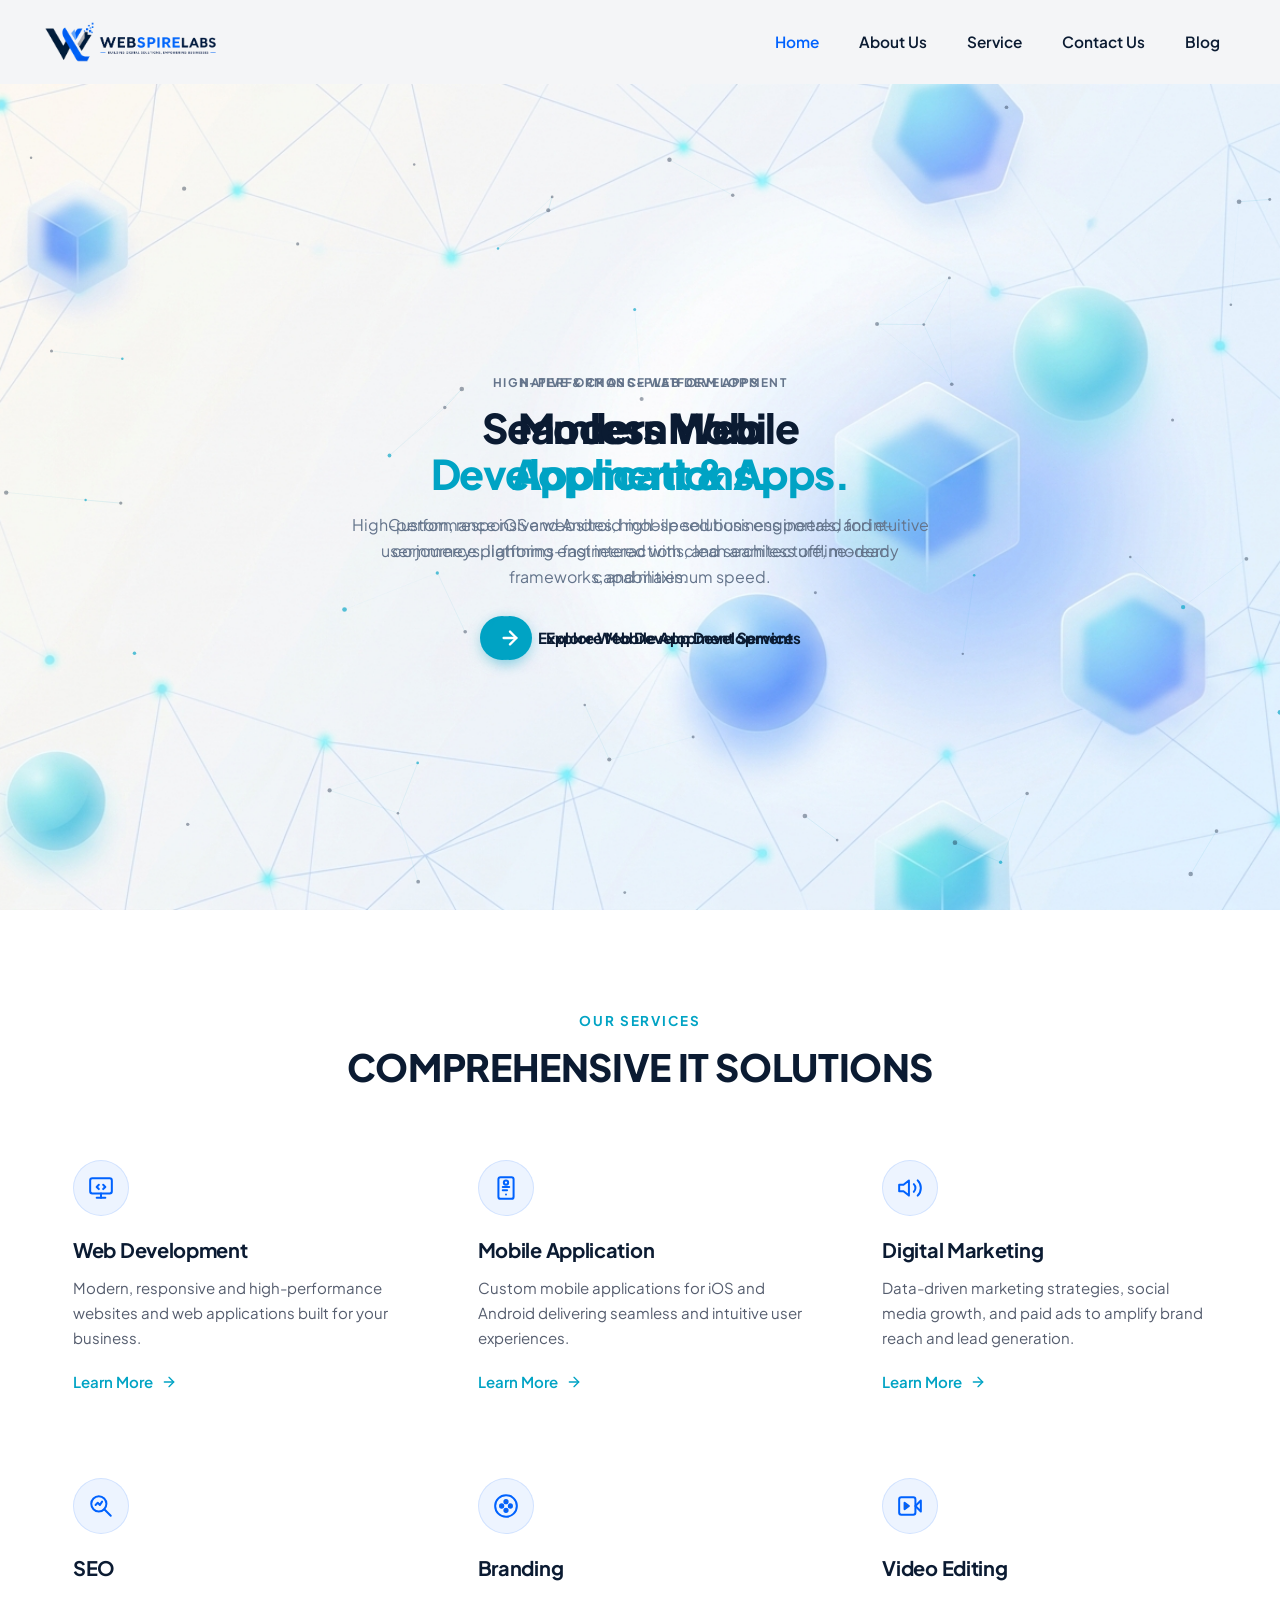
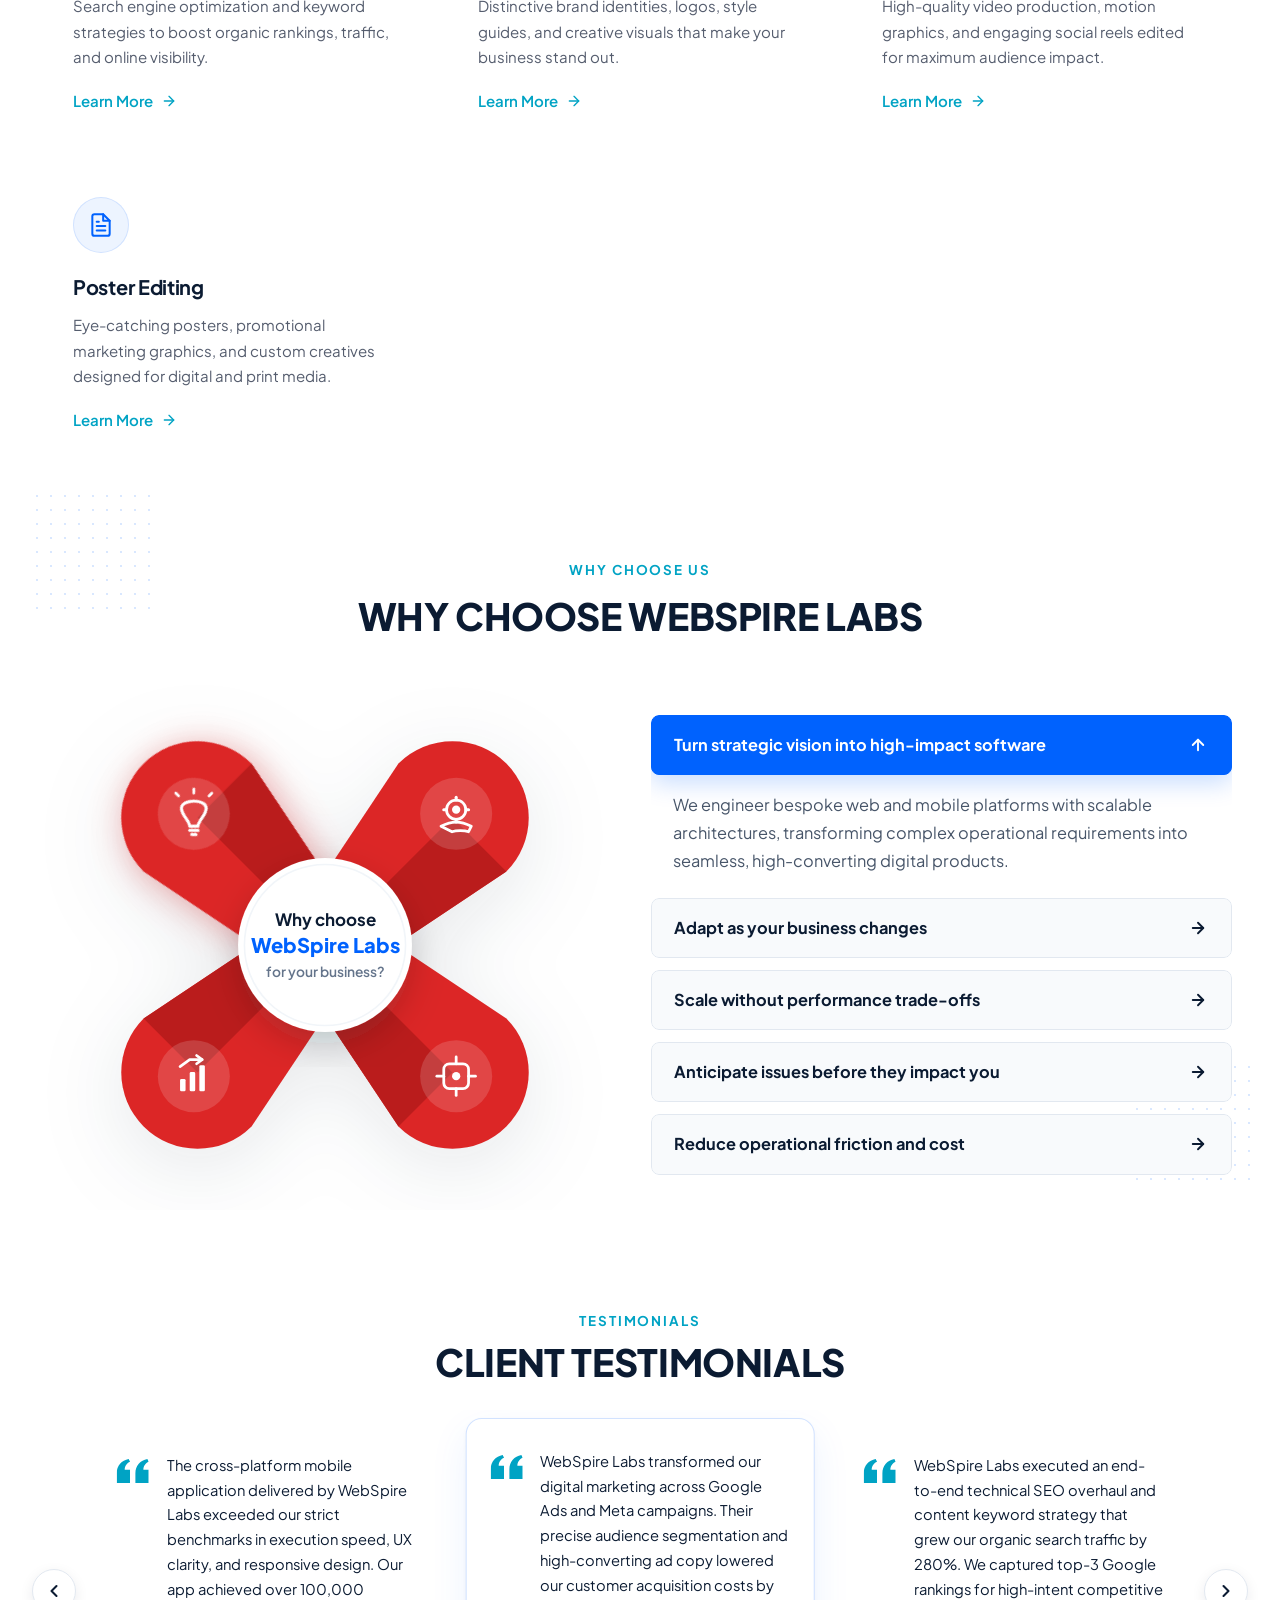
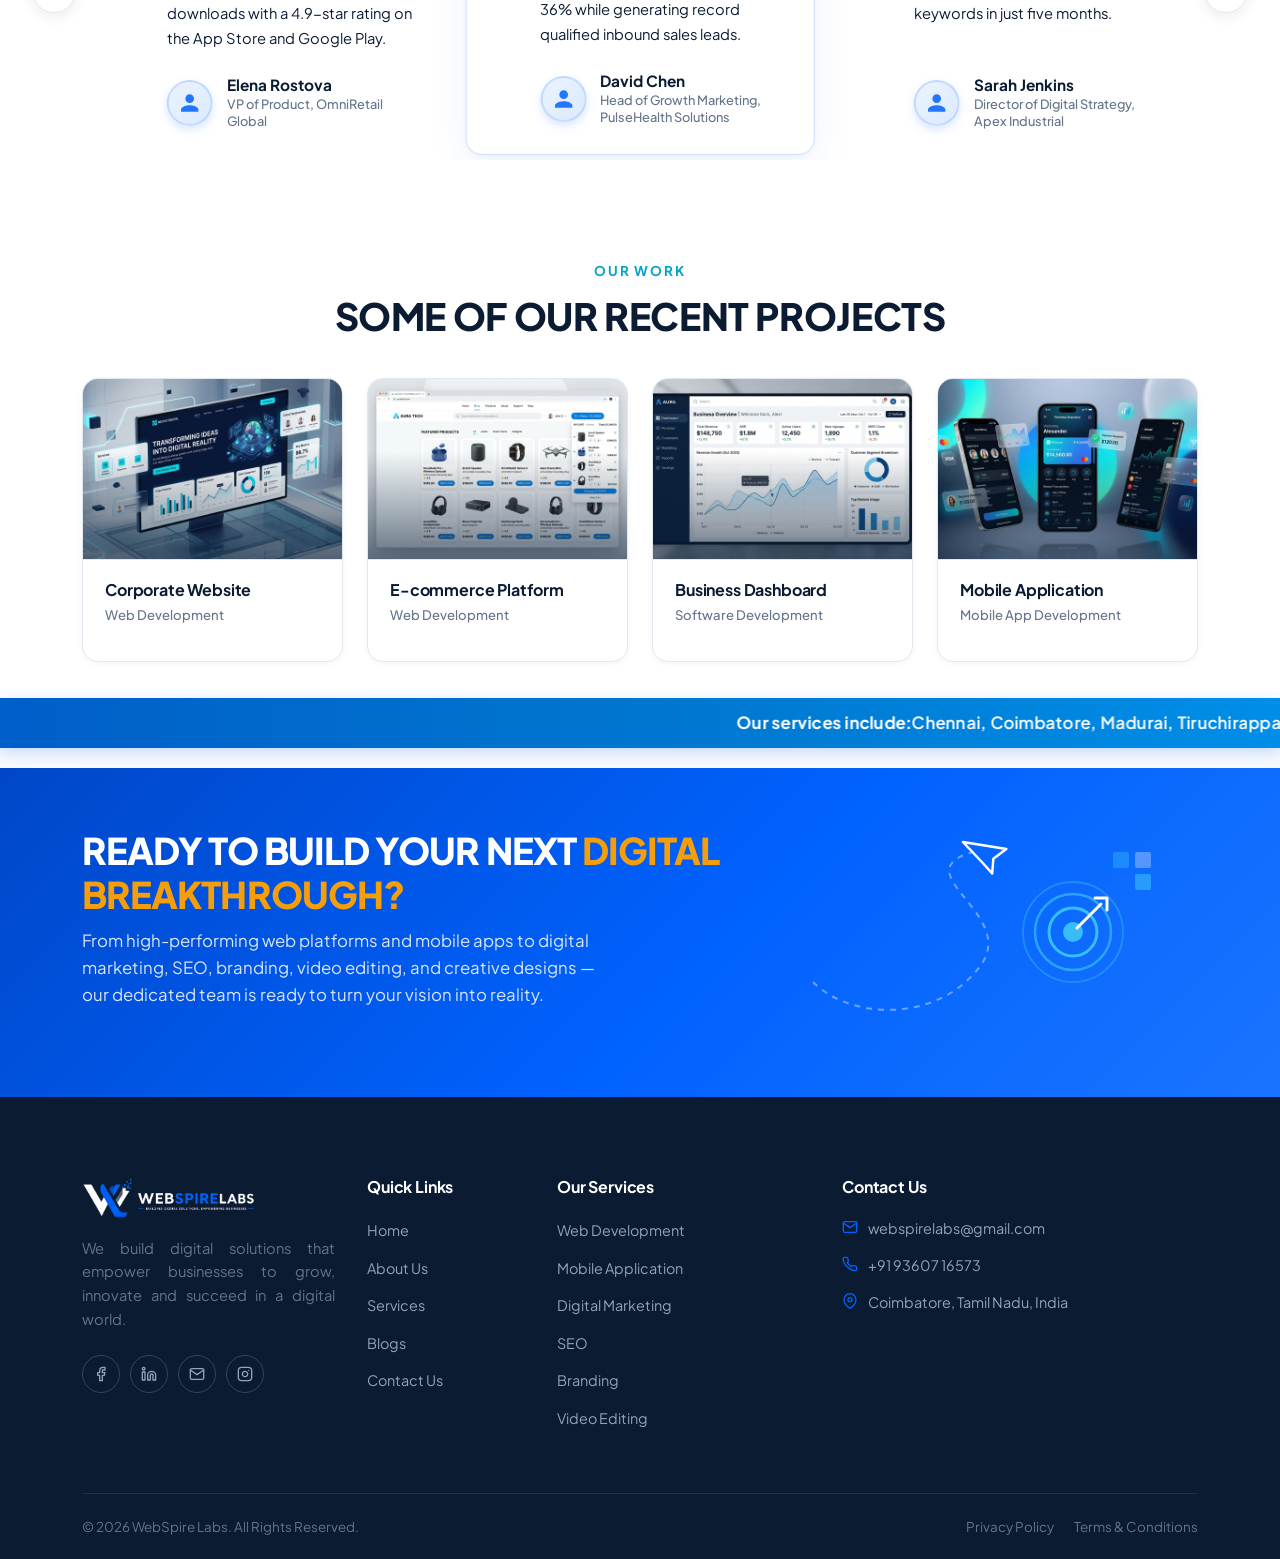
==== commit c429d678: "contact us page above footer work" ====
--- a/index.html
+++ b/index.html
@@ -184,29 +184,10 @@
          Hero Section: 3-Slide Interactive Ecosystem Carousel (Cognisive Inspired)
          ========================================================================== -->
     <section class="hero-section" id="hero" aria-labelledby="hero-title-1">
-      <!-- High-Tech Constellation & Network Mesh Backdrop -->
-      <div class="hero-network-backdrop" aria-hidden="true">
-        <!-- <svg class="hero-constellation-svg" width="100%" height="100%" xmlns="http://www.w3.org/2000/svg">
-          <defs>
-            <radialGradient id="heroGlow" cx="75%" cy="40%" r="50%">
-              <stop offset="0%" stop-color="rgba(0, 163, 196, 0.08)" />
-              <stop offset="100%" stop-color="rgba(244, 245, 247, 0)" />
-            </radialGradient>
-            <pattern id="dotGrid" width="36" height="36" patternUnits="userSpaceOnUse">
-              <circle cx="2" cy="2" r="1.2" fill="rgba(11, 27, 50, 0.045)" />
-            </pattern>
-          </defs>
-          <rect width="100%" height="100%" fill="url(#heroGlow)" />
-          <rect width="100%" height="100%" fill="url(#dotGrid)" />
-        </svg> -->
-        <!-- Interactive Animated Constellation & Particle Network Canvas -->
-        <canvas id="heroConstellationCanvas" class="hero-constellation-canvas"></canvas>
-      </div>
-
       <!-- Header Background Image -->
       <div class="hero-image-backdrop" aria-hidden="true">
         <img 
-          src="asstes/hero-sample-banner.jpg" 
+          src="asstes/hero-home-banner.jpg" 
           alt="WebSpire Labs Header Visual" 
           class="hero-header-img" 
           id="heroHeaderImage"
@@ -214,6 +195,12 @@
           height="1080"
           fetchpriority="high"
         >
+      </div>
+
+      <!-- High-Tech Constellation & Network Mesh Backdrop -->
+      <div class="hero-network-backdrop" aria-hidden="true">
+        <!-- Interactive Animated Constellation & Particle Network Canvas -->
+        <canvas id="heroConstellationCanvas" class="hero-constellation-canvas"></canvas>
       </div>
 
       <div class="container hero-container">
--- a/css/style.css
+++ b/css/style.css
@@ -143,6 +143,11 @@
   color: var(--color-white);
 }
 
+.top-padding {
+  padding-top: 80px;
+
+}
+
 /* --------------------------------------------------------------------------
    3. Header & Navigation
    -------------------------------------------------------------------------- */
@@ -252,153 +257,14 @@
   font-weight: 600;
 }
 
-/* Header Right Actions & Pill Button */
-.header-nav-actions {
-  display: flex;
-  align-items: center;
-  gap: 16px;
-}
-
-.btn-nav-pill {
-  display: inline-flex;
-  align-items: center;
-  justify-content: center;
-  gap: 8px;
-  padding: 10px 24px;
-  border-radius: 50px;
-  background-color: var(--color-midnight, #0B1B32);
-  color: #FFFFFF !important;
-  font-size: 0.92rem;
-  font-weight: 700;
-  letter-spacing: 0.01em;
-  border: 1.5px solid var(--color-midnight, #0B1B32);
-  box-shadow: 0 4px 14px rgba(11, 27, 50, 0.12);
-  transition: all 0.25s cubic-bezier(0.16, 1, 0.3, 1);
-  text-decoration: none;
-}
-
-.btn-nav-pill:hover {
-  background-color: var(--color-cyan-accent, #00A3C4);
-  border-color: var(--color-cyan-accent, #00A3C4);
-  color: #FFFFFF !important;
-  box-shadow: 0 6px 20px rgba(0, 163, 196, 0.35);
-  transform: translateY(-1px);
-}
 
 @media (max-width: 991.98px) {
   .header-navbar {
     padding: 12px 0;
   }
 
-  .header-nav-actions {
-    margin-top: 16px;
-    padding-top: 14px;
-    border-top: 1px solid #E2E8F0;
-    width: 100%;
-  }
-
-  .btn-nav-pill {
-    width: 100%;
-  }
-}
-
-.nav-dropdown-chevron {
-  width: 14px;
-  height: 14px;
-  stroke: var(--color-muted);
-  transition: transform var(--transition-fast);
-}
-
-.nav-item.dropdown:hover .nav-dropdown-chevron {
-  transform: rotate(180deg);
-  stroke: var(--color-primary);
-}
-
-.custom-dropdown-menu {
-  border: 1px solid var(--color-border);
-  border-radius: var(--radius-md);
-  box-shadow: var(--shadow-lg);
-  padding: 10px;
-  min-width: 220px;
-  margin-top: 8px !important;
-  background: var(--color-white);
-  animation: fadeInDown 0.2s ease forwards;
-}
-
-.custom-dropdown-item {
-  font-size: 0.9rem;
-  font-weight: 500;
-  color: var(--color-heading);
-  padding: 8px 12px;
-  border-radius: var(--radius-sm);
-  transition: all var(--transition-fast);
-}
-
-.custom-dropdown-item:hover {
-  background-color: var(--color-primary-light);
-  color: var(--color-primary);
-}
-
-@keyframes fadeInDown {
-  from {
-    opacity: 0;
-    transform: translateY(-8px);
-  }
-
-  to {
-    opacity: 1;
-    transform: translateY(0);
-  }
-}
-
-/* Header Buttons */
-.btn-nav-outline {
-  display: inline-flex;
-  align-items: center;
-  justify-content: center;
-  padding: 8px 22px;
-  border: 1.5px solid var(--color-primary);
-  border-radius: var(--radius-full);
-  color: var(--color-primary);
-  font-size: 0.92rem;
-  font-weight: 600;
-  background: transparent;
-  transition: all var(--transition-base);
-}
-
-.btn-nav-outline:hover {
-  background-color: var(--color-primary);
-  color: var(--color-white);
-}
-
-.btn-nav-hamburger {
-  width: 42px;
-  height: 42px;
-  border-radius: 50%;
-  background-color: var(--color-navy);
-  border: none;
-  display: inline-flex;
-  flex-direction: column;
-  align-items: center;
-  justify-content: center;
-  gap: 5px;
-  cursor: pointer;
-  padding: 0;
-  transition: all var(--transition-base);
-}
-
-.btn-nav-hamburger span {
-  display: block;
-  width: 18px;
-  height: 2px;
-  background-color: var(--color-white);
-  border-radius: 2px;
-  transition: all var(--transition-fast);
-}
-
-.btn-nav-hamburger:hover {
-  background-color: var(--color-primary);
-}
+}
+
 
 /* ==========================================================================
    Section Transition Standard: 20px Gap Between Consecutive Sections
@@ -426,6 +292,10 @@
   z-index: 1;
   min-height: 380px;
   background-color: #F4F5F7;
+  background-image: url('../asstes/hero-subpage-banner.jpg');
+  background-size: cover;
+  background-position: center center;
+  background-repeat: no-repeat;
   overflow: hidden;
   padding: 44px 0 0 0;
   display: flex;
@@ -625,6 +495,7 @@
 
 /* Responsive Breakpoints for Common Subpage Hero */
 @media (max-width: 991px) {
+
   .subpage-hero,
   .hero-section#about-hero,
   .hero-section#services-hero,
@@ -638,6 +509,7 @@
 }
 
 @media (max-width: 767px) {
+
   .subpage-hero,
   .hero-section#about-hero,
   .hero-section#services-hero,
@@ -707,7 +579,7 @@
    6. Services Section — Minimalist Flex Layout with Ambient Hover
    -------------------------------------------------------------------------- */
 .services-section {
-  padding: 20px 0 0 0;
+  padding: 0;
   background-color: var(--color-bg-page);
   position: relative;
 }
@@ -864,24 +736,7 @@
   stroke: var(--color-cyan-accent-hover);
 }
 
-/* --------------------------------------------------------------------------
-   7. Footer Minimal (For Semantic Complete Page)
-   -------------------------------------------------------------------------- */
-.footer-simple {
-  background-color: var(--color-navy);
-  color: #94A3B8;
-  padding: 30px 0;
-  font-size: 0.88rem;
-  border-top: 1px solid rgba(255, 255, 255, 0.08);
-}
-
-.footer-simple a {
-  color: #CBD5E1;
-}
-
-.footer-simple a:hover {
-  color: var(--color-white);
-}
+
 
 /* --------------------------------------------------------------------------
    8. Responsive Media Queries
@@ -902,19 +757,7 @@
 
 /* Tablet Screens (768px to 991px) */
 @media (max-width: 991px) {
-  .diamond-image-frame {
-    width: 240px;
-    height: 240px;
-  }
-
-  .stats-grid {
-    grid-template-columns: repeat(2, 1fr);
-    gap: 20px;
-  }
-
-  .stat-card-item:nth-child(2)::after {
-    display: none;
-  }
+
 
   .services-grid {
     gap: 28px 20px;
@@ -938,50 +781,10 @@
     max-width: 135px;
   }
 
-  .accent-diamond-1 {
-    width: 90px;
-    height: 90px;
-  }
-
-  .accent-diamond-2 {
-    width: 70px;
-    height: 70px;
-  }
-
-  .stats-grid {
-    grid-template-columns: 1fr 1fr;
-    gap: 16px;
-  }
-
-  .stat-card-item {
-    gap: 10px;
-    padding: 4px;
-  }
-
-  .stat-card-item::after {
-    display: none;
-  }
-
-  .stat-icon-wrap {
-    width: 40px;
-    height: 40px;
-  }
-
-  .stat-icon-wrap svg {
-    width: 20px;
-    height: 20px;
-  }
-
-  .stat-number {
-    font-size: 1.55rem;
-  }
-
-  .stat-label {
-    font-size: 0.8rem;
-  }
+
 
   .services-section {
-    padding: 20px 0 0 0;
+    padding: 0;
   }
 
   .services-section .container {
@@ -1013,7 +816,7 @@
    9. Why Choose Us — 4 Feature Pillars (Flex Minimalist with Hover)
    -------------------------------------------------------------------------- */
 .why-choose-section {
-  padding: 20px 0 0 0;
+  padding: 0;
   background-color: var(--color-bg-page);
   position: relative;
   overflow: hidden;
@@ -1057,254 +860,261 @@
   z-index: 1;
 }
 
-/* 4-Column Flex Grid */
-.why-pillars-grid {
-  display: flex;
-  flex-wrap: wrap;
-  justify-content: space-between;
-  gap: 28px 24px;
+/* ==========================================================================
+   Common Why Choose Us / Value Proposition Cards Grid
+   (Unified Component: Law Firm Website Design, Services, and Subpages)
+   ========================================================================== */
+.why-choose-cards-section,
+.why-partner-section,
+.legal-why-section {
+  padding: 0 0 80px 0;
+  background-color: var(--color-bg-page, #FFFFFF);
   position: relative;
-  z-index: 1;
+}
+
+.why-choose-cards-section .section-header,
+.why-partner-section .section-header,
+.legal-why-section .section-header {
+  margin-bottom: 48px;
+}
+
+/* Grid Layout (Default 3-col, .cols-4 for 4-col) */
+.why-choose-grid,
+.why-partner-grid,
+.legal-why-grid {
+  display: grid;
+  grid-template-columns: repeat(3, 1fr);
+  gap: 30px;
+}
+
+.why-choose-grid.cols-4,
+.why-partner-grid {
+  grid-template-columns: repeat(4, 1fr);
+  gap: 24px;
+}
+
+/* Individual Feature / Value Card */
+.why-choose-card,
+.why-partner-card,
+.legal-why-card {
+  background-color: #FFFFFF;
+  border: 1px solid #E2E8F0;
+  border-radius: 18px;
+  padding: 44px 28px 40px;
+  display: flex;
+  flex-direction: column;
+  align-items: center;
+  text-align: center;
+  box-shadow: 0 4px 20px rgba(11, 27, 50, 0.04);
+  transition: all 0.35s cubic-bezier(0.16, 1, 0.3, 1);
+  position: relative;
+  overflow: hidden;
+  cursor: pointer;
+}
+
+/* 4-column variant comfortable internal padding */
+.why-choose-grid.cols-4 .why-choose-card,
+.why-partner-grid .why-partner-card {
+  padding: 40px 22px 36px;
+}
+
+/* Circular Icon Wrapper */
+.why-choose-icon-wrap,
+.why-partner-icon,
+.legal-why-icon-wrap {
+  width: 62px;
+  height: 62px;
+  border-radius: 50%;
+  background-color: #EBF3FE;
+  color: var(--color-primary, #0062FE);
+  display: flex;
+  align-items: center;
+  justify-content: center;
+  margin-bottom: 24px;
+  transition: all 0.3s ease;
+  flex-shrink: 0;
+}
+
+.why-choose-icon-wrap svg,
+.why-partner-icon svg,
+.legal-why-icon-wrap svg {
+  width: 28px;
+  height: 28px;
+  stroke: currentColor;
+  stroke-width: 2;
+  display: block;
+}
+
+/* Card Heading */
+.why-choose-card-title,
+.why-partner-title,
+.legal-why-card-title {
+  font-size: 1.22rem;
+  font-weight: 700;
+  color: var(--color-heading, #0B1B32);
+  line-height: 1.35;
+  letter-spacing: -0.01em;
+  margin: 0 0 16px 0;
+  transition: color 0.3s ease;
+}
+
+.why-choose-grid.cols-4 .why-choose-card-title,
+.why-partner-grid .why-partner-title {
+  font-size: 1.14rem;
+}
+
+/* Card Description */
+.why-choose-card-desc,
+.why-partner-desc,
+.legal-why-card-desc {
+  font-size: 0.93rem;
+  color: #64748B;
+  line-height: 1.68;
   margin: 0;
-}
-
-.pillar-card {
-  flex: 0 0 calc(25% - 18px);
-  max-width: calc(25% - 18px);
-  background-color: transparent;
-  border: 1px solid transparent;
-  border-radius: var(--radius-lg);
-  padding: 28px 22px 26px 22px;
-  box-shadow: none;
-  display: flex;
-  flex-direction: column;
-  align-items: flex-start;
-  text-align: left;
-  position: relative;
-  transition: all var(--transition-smooth);
-}
-
-/* Hover Effect on Pillar Card (Identical to Services) */
-.pillar-card:hover {
+  transition: color 0.3s ease;
+}
+
+.why-choose-grid.cols-4 .why-choose-card-desc,
+.why-partner-grid .why-partner-desc {
+  font-size: 0.90rem;
+  line-height: 1.62;
+}
+
+/* Interactive Hover States & Featured Card (Matching Screenshot 1) */
+.why-choose-card:hover,
+.why-choose-card.featured,
+.why-partner-card:hover,
+.why-partner-card.featured,
+.legal-why-card:hover,
+.legal-why-card.featured {
+  background: #0B57D0;
+  background: linear-gradient(135deg, #0950C4 0%, #0D62FE 100%);
+  border-color: transparent;
+  transform: translateY(-6px);
+  box-shadow: 0 20px 45px rgba(11, 87, 208, 0.25);
+}
+
+.why-choose-card:hover .why-choose-icon-wrap,
+.why-choose-card.featured .why-choose-icon-wrap,
+.why-partner-card:hover .why-partner-icon,
+.why-partner-card.featured .why-partner-icon,
+.legal-why-card:hover .legal-why-icon-wrap,
+.legal-why-card.featured .legal-why-icon-wrap {
   background-color: #FFFFFF;
-  border-color: rgba(0, 98, 254, 0.14);
-  box-shadow: 0 12px 36px rgba(0, 98, 254, 0.08), 0 2px 8px rgba(0, 0, 0, 0.03);
-  transform: translateY(-5px);
-}
-
-.pillar-icon-wrap {
-  width: auto;
-  height: auto;
-  background: none;
-  border: none;
-  border-radius: 0;
-  margin: 0 0 20px 0;
-  display: flex;
-  align-items: center;
-  justify-content: flex-start;
-}
-
-.pillar-icon-wrap svg {
-  width: 36px;
-  height: 36px;
-  stroke: var(--color-primary);
-  stroke-width: 1.85;
-  transition: transform var(--transition-base), stroke var(--transition-fast), filter var(--transition-base);
-}
-
-.pillar-card:hover .pillar-icon-wrap svg {
-  transform: translateY(-2px) scale(1.08);
-  filter: drop-shadow(0 4px 8px rgba(0, 98, 254, 0.25));
-}
-
-.pillar-title {
-  font-size: 1.2rem;
-  font-weight: 700;
-  color: var(--color-heading);
-  margin-bottom: 10px;
-  letter-spacing: -0.015em;
-  line-height: 1.35;
-}
-
-.pillar-desc {
-  font-size: 0.93rem;
-  color: var(--color-body);
-  line-height: 1.65;
-  margin: 0;
-  text-align: left;
-}
-
-/* --------------------------------------------------------------------------
-   10. Feature / About Block — Image2 Lower Half
-   -------------------------------------------------------------------------- */
-.feature-block-section {
-  display: none !important;
-  padding: 68px 0;
-  background-color: var(--color-bg-subtle);
-}
-
-/* Left image collage column */
-.feature-image-collage {
-  position: relative;
-  min-height: 420px;
-}
-
-.feature-img-main {
-  width: 73%;
-  border-radius: var(--radius-xl);
-  overflow: hidden;
-  box-shadow: var(--shadow-lg);
-  position: relative;
-  z-index: 2;
-}
-
-.feature-img-main img {
-  width: 100%;
-  height: 300px;
-  object-fit: cover;
-  display: block;
-}
-
-.feature-img-secondary {
-  width: 62%;
-  border-radius: var(--radius-xl);
-  overflow: hidden;
-  box-shadow: var(--shadow-lg);
-  position: absolute;
-  bottom: 0;
-  right: 0;
-  z-index: 3;
-  border: 4px solid var(--color-white);
-}
-
-.feature-img-secondary img {
-  width: 100%;
-  height: 200px;
-  object-fit: cover;
-  display: block;
-}
-
-/* Floating satisfied-clients badge */
-.feature-clients-badge {
-  position: absolute;
-  bottom: 30px;
-  left: 0;
-  z-index: 5;
-  background: linear-gradient(135deg, #0052D4 0%, #0062FE 100%);
-  color: var(--color-white);
-  border-radius: var(--radius-md);
-  padding: 14px 20px;
-  display: flex;
-  align-items: center;
-  gap: 12px;
-  box-shadow: 0 8px 24px rgba(0, 98, 254, 0.35);
-  min-width: 200px;
-}
-
-.feature-clients-badge svg {
-  width: 32px;
-  height: 32px;
-  stroke: rgba(255, 255, 255, 0.9);
-  stroke-width: 1.75;
-  flex-shrink: 0;
-}
-
-.badge-label {
-  font-size: 0.7rem;
-  font-weight: 700;
-  text-transform: uppercase;
-  letter-spacing: 0.1em;
-  opacity: 0.85;
-  margin-bottom: 2px;
-}
-
-.badge-number {
-  font-size: 1.4rem;
-  font-weight: 800;
-  letter-spacing: -0.02em;
-}
-
-/* Donut / Progress Ring Floating Accent */
-.feature-ring-accent {
-  position: absolute;
-  top: -20px;
-  right: 60px;
-  width: 110px;
-  height: 110px;
-  z-index: 4;
-}
-
-/* Profile avatar on ring */
-.feature-avatar-ring {
-  position: absolute;
-  top: -20px;
-  right: 60px;
-  width: 110px;
-  height: 110px;
-  z-index: 4;
-}
-
-/* Right Content Column */
-.feature-content-col {
-  padding-left: 28px;
-}
-
-.feature-eyebrow {
-  display: inline-block;
-  font-size: 0.82rem;
-  font-weight: 700;
-  color: var(--color-primary);
-  text-transform: uppercase;
-  letter-spacing: 0.12em;
-  margin-bottom: 14px;
-}
-
-.feature-title {
-  font-size: 2.2rem;
-  font-weight: 800;
-  color: var(--color-heading);
-  letter-spacing: -0.025em;
-  line-height: 1.2;
-  margin-bottom: 18px;
-}
-
-.feature-body {
-  font-size: 0.98rem;
-  color: var(--color-body);
-  line-height: 1.7;
-  margin-bottom: 24px;
-  text-align: justify;
-}
-
-.feature-checklist {
-  list-style: none;
-  padding: 0;
-  margin: 0 0 32px 0;
-}
-
-.feature-checklist li {
-  display: flex;
-  align-items: flex-start;
-  gap: 10px;
-  font-size: 0.92rem;
-  color: var(--color-body);
-  line-height: 1.55;
-  padding: 7px 0;
-  border-bottom: 1px solid rgba(226, 232, 240, 0.6);
-}
-
-.feature-checklist li:last-child {
-  border-bottom: none;
-}
-
-.feature-checklist svg {
-  width: 18px;
-  height: 18px;
-  stroke: var(--color-primary);
-  stroke-width: 2.5;
-  flex-shrink: 0;
-  margin-top: 2px;
-}
+  color: #0B57D0;
+  box-shadow: 0 4px 14px rgba(0, 0, 0, 0.12);
+  transform: scale(1.08);
+}
+
+.why-choose-card:hover .why-choose-card-title,
+.why-choose-card.featured .why-choose-card-title,
+.why-partner-card:hover .why-partner-title,
+.why-partner-card.featured .why-partner-title,
+.legal-why-card:hover .legal-why-card-title,
+.legal-why-card.featured .legal-why-card-title {
+  color: #FFFFFF;
+}
+
+.why-choose-card:hover .why-choose-card-desc,
+.why-choose-card.featured .why-choose-card-desc,
+.why-partner-card:hover .why-partner-desc,
+.why-partner-card.featured .why-partner-desc,
+.legal-why-card:hover .legal-why-card-desc,
+.legal-why-card.featured .legal-why-card-desc {
+  color: rgba(255, 255, 255, 0.92);
+}
+
+/* Responsive Media Queries */
+@media (max-width: 991px) {
+  .why-choose-cards-section,
+  .why-partner-section,
+  .legal-why-section {
+    padding: 0 0 44px 0;
+  }
+
+  .why-choose-cards-section .section-header,
+  .why-partner-section .section-header,
+  .legal-why-section .section-header {
+    margin-bottom: 36px;
+  }
+
+  .why-choose-grid,
+  .why-partner-grid,
+  .legal-why-grid,
+  .why-choose-grid.cols-4 {
+    grid-template-columns: repeat(2, 1fr);
+    gap: 24px;
+  }
+
+  .why-choose-card,
+  .why-partner-card,
+  .legal-why-card,
+  .why-choose-grid.cols-4 .why-choose-card,
+  .why-partner-grid .why-partner-card {
+    padding: 36px 24px 32px;
+  }
+}
+
+@media (max-width: 767px) {
+  .why-choose-cards-section,
+  .why-partner-section,
+  .legal-why-section {
+    padding: 0 0 36px 0;
+  }
+
+  .why-choose-cards-section .section-header,
+  .why-partner-section .section-header,
+  .legal-why-section .section-header {
+    margin-bottom: 28px;
+  }
+
+  .why-choose-grid,
+  .why-partner-grid,
+  .legal-why-grid,
+  .why-choose-grid.cols-4 {
+    grid-template-columns: 1fr;
+    gap: 18px;
+  }
+
+  .why-choose-card,
+  .why-partner-card,
+  .legal-why-card,
+  .why-choose-grid.cols-4 .why-choose-card,
+  .why-partner-grid .why-partner-card {
+    padding: 30px 20px 26px;
+  }
+
+  .why-choose-icon-wrap,
+  .why-partner-icon,
+  .legal-why-icon-wrap {
+    width: 54px;
+    height: 54px;
+    margin-bottom: 18px;
+  }
+
+  .why-choose-icon-wrap svg,
+  .why-partner-icon svg,
+  .legal-why-icon-wrap svg {
+    width: 24px;
+    height: 24px;
+  }
+
+  .why-choose-card-title,
+  .why-partner-title,
+  .legal-why-card-title {
+    font-size: 1.15rem;
+    margin-bottom: 10px;
+  }
+
+  .why-choose-card-desc,
+  .why-partner-desc,
+  .legal-why-card-desc {
+    font-size: 0.90rem;
+    line-height: 1.6;
+  }
+}
+
+
 
 .btn-feature-primary {
   display: inline-flex;
@@ -1339,7 +1149,7 @@
    -------------------------------------------------------------------------- */
 .testimonials-section {
   margin-top: 0;
-  padding: 20px 0 0 0;
+  padding: 0;
   background-color: var(--color-bg-page);
   position: relative;
   overflow: hidden;
@@ -1566,7 +1376,7 @@
 }
 
 .portfolio-section {
-  padding: 20px 0 0 0;
+  padding: 0;
   background-color: var(--color-bg-page);
 }
 
@@ -1633,42 +1443,6 @@
   color: var(--color-muted);
 }
 
-.portfolio-cta-wrap {
-  text-align: center;
-}
-
-.btn-portfolio-cta {
-  display: inline-flex;
-  align-items: center;
-  gap: 10px;
-  padding: 13px 32px;
-  background-color: var(--color-primary);
-  color: var(--color-white);
-  font-size: 0.96rem;
-  font-weight: 600;
-  border-radius: var(--radius-full);
-  box-shadow: var(--shadow-cta);
-  transition: all var(--transition-base);
-}
-
-.btn-portfolio-cta svg {
-  width: 18px;
-  height: 18px;
-  stroke: var(--color-white);
-  stroke-width: 2;
-  transition: transform var(--transition-fast);
-}
-
-.btn-portfolio-cta:hover {
-  background-color: var(--color-primary-hover);
-  color: var(--color-white);
-  transform: translateY(-2px);
-  box-shadow: 0 12px 24px rgba(0, 98, 254, 0.38);
-}
-
-.btn-portfolio-cta:hover svg {
-  transform: translateX(4px);
-}
 
 /* --------------------------------------------------------------------------
    12B. Tamil Nadu Services Marquee Strip (Reference: Screenshot UI/UX)
@@ -1728,9 +1502,11 @@
   .tn-services-marquee-strip {
     padding: 10px 0;
   }
+
   .tn-services-marquee {
     font-size: 0.88rem;
   }
+
   .tn-marquee-bullet {
     margin: 0 18px;
   }
@@ -1739,88 +1515,7 @@
 /* --------------------------------------------------------------------------
    13. CTA Banner — "Have a Project in Mind?" (Image3, Lower)
    -------------------------------------------------------------------------- */
-.cta-banner-section {
-  padding: 15px 0 0 0;
-  background-color: var(--color-bg-subtle);
-}
-
-.cta-banner-inner {
-  background: linear-gradient(135deg, #0047C8 0%, #0062FE 55%, #1A74FF 100%);
-  border-radius: var(--radius-xl);
-  padding: 60px 70px;
-  display: flex;
-  align-items: center;
-  justify-content: space-between;
-  position: relative;
-  overflow: hidden;
-  margin: 0 0 0 0;
-}
-
-/* Pixel decoration — top right */
-.cta-banner-pixels {
-  position: absolute;
-  top: 0;
-  right: 0;
-  width: 180px;
-  height: 100%;
-  pointer-events: none;
-  opacity: 0.7;
-}
-
-.cta-banner-pixels svg {
-  width: 100%;
-  height: 100%;
-}
-
-.cta-banner-text .cta-banner-title {
-  font-size: 2.2rem;
-  font-weight: 800;
-  color: var(--color-white);
-  margin-bottom: 8px;
-  letter-spacing: -0.025em;
-}
-
-.cta-banner-text .cta-banner-subtitle {
-  font-size: 1rem;
-  color: rgba(255, 255, 255, 0.82);
-  margin: 0;
-  text-align: justify;
-}
-
-.btn-cta-banner {
-  display: inline-flex;
-  align-items: center;
-  gap: 10px;
-  padding: 14px 32px;
-  background: var(--color-white);
-  color: var(--color-primary);
-  font-size: 1rem;
-  font-weight: 700;
-  border-radius: var(--radius-full);
-  white-space: nowrap;
-  transition: all var(--transition-base);
-  box-shadow: 0 4px 14px rgba(0, 0, 0, 0.14);
-}
-
-.btn-cta-banner svg {
-  width: 18px;
-  height: 18px;
-  stroke: var(--color-primary);
-  stroke-width: 2;
-  transition: transform var(--transition-fast);
-}
-
-.btn-cta-banner:hover {
-  background-color: var(--color-midnight);
-  color: var(--color-white);
-  transform: translateY(-2px);
-  box-shadow: 0 8px 20px rgba(0, 0, 0, 0.2);
-}
-
-.btn-cta-banner:hover svg {
-  stroke: var(--color-white);
-  transform: translateX(4px);
-}
+
 
 /* --------------------------------------------------------------------------
    14. Full Footer — 4-Column Layout (Image3, Bottom)
@@ -1828,7 +1523,7 @@
 .site-footer {
   background-color: var(--color-midnight);
   color: #94A3B8;
-  padding: 70px 0 0 0;
+  padding: 80px 0 0 0;
 }
 
 .footer-logo-col {
@@ -1989,24 +1684,7 @@
    ========================================================================== */
 
 @media (max-width: 1199px) {
-  .stat-card-item {
-    padding: 10px 12px;
-    gap: 12px;
-  }
-
-  .stat-number {
-    font-size: 1.85rem;
-  }
-
-  .why-pillars-grid {
-    gap: 28px 20px;
-  }
-
-  .pillar-card {
-    flex: 0 0 calc(50% - 10px);
-    max-width: calc(50% - 10px);
-    padding: 24px 20px;
-  }
+
 
   .testimonials-wrapper {
     margin: 0;
@@ -2022,47 +1700,18 @@
     grid-template-columns: repeat(2, 1fr);
   }
 
-  .cta-banner-inner {
-    padding: 50px 40px;
-  }
+
 }
 
 @media (max-width: 991px) {
-  .stats-grid {
-    row-gap: 28px;
-  }
-
-  .stat-card-item {
-    flex: 0 0 50%;
-    max-width: 50%;
-    padding: 10px 20px;
-    justify-content: flex-start;
-  }
-
-  .stat-card-item:nth-child(2n)::after {
-    display: none;
-  }
+
 
   .testimonial-card {
     flex: 0 0 100%;
     max-width: 100%;
   }
 
-  .feature-content-col {
-    padding-left: 0;
-    padding-top: 40px;
-  }
-
-  .feature-image-collage {
-    min-height: 360px;
-  }
-
-  .cta-banner-inner {
-    flex-direction: column;
-    text-align: center;
-    gap: 28px;
-    padding: 50px 30px;
-  }
+
 
   .footer-logo-col {
     padding-right: 0;
@@ -2083,19 +1732,9 @@
     padding-right: 18px;
   }
 
-  .why-pillars-grid {
-    flex-direction: column;
-    gap: 16px;
-  }
-
-  .pillar-card {
-    flex: 0 0 100%;
-    max-width: 100%;
-    padding: 22px 18px;
-  }
+
 
   .why-choose-section,
-  .feature-block-section,
   .portfolio-section {
     padding: 20px 0 0 0;
   }
@@ -2128,26 +1767,7 @@
     height: 140px;
   }
 
-  .cta-banner-inner {
-    border-radius: var(--radius-lg);
-    padding: 40px 24px;
-  }
-
-  .cta-banner-text .cta-banner-title {
-    font-size: 1.65rem;
-  }
-
-  .feature-title {
-    font-size: 1.75rem;
-  }
-
-  .feature-img-main img {
-    height: 220px;
-  }
-
-  .feature-img-secondary img {
-    height: 160px;
-  }
+
 
   .site-footer {
     padding: 50px 0 0 0;
--- a/css/home.css
+++ b/css/home.css
@@ -31,7 +31,7 @@
   position: absolute;
   inset: 0;
   pointer-events: none;
-  z-index: 0;
+  z-index: 1;
 }
 
 /* Header Background Hero Image */
@@ -311,7 +311,7 @@
    2. Services Section — Minimalist Flex Layout with Ambient Hover
    -------------------------------------------------------------------------- */
 .services-section {
-  padding: 20px 0 0 0;
+  padding: 0;
   background-color: var(--color-bg-page);
   position: relative;
 }
@@ -441,7 +441,7 @@
    3. Why Choose Us — 4 Feature Pillars (Flex Minimalist with Hover)
    -------------------------------------------------------------------------- */
 .why-choose-section {
-  padding: 20px 0 0 0;
+  padding: 0;
   background-color: var(--color-bg-page);
   position: relative;
   overflow: hidden;
@@ -662,7 +662,7 @@
    -------------------------------------------------------------------------- */
 .testimonials-section {
   margin-top: 0;
-  padding: 20px 0 0 0;
+  padding: 0;
   background-color: var(--color-bg-page);
   position: relative;
   overflow: hidden;
@@ -879,7 +879,7 @@
    5. Our Work / Portfolio Grid (Image3 — Upper Half)
    -------------------------------------------------------------------------- */
 .portfolio-section {
-  padding: 20px 0 0 0;
+  padding: 0;
   background-color: var(--color-bg-page);
 }
 
@@ -954,51 +954,12 @@
   color: var(--color-muted);
 }
 
-.portfolio-cta-wrap {
-  text-align: center;
-  margin-top: 10px;
-}
-
-.btn-portfolio-cta {
-  display: inline-flex;
-  align-items: center;
-  gap: 10px;
-  padding: 13px 32px;
-  background-color: var(--color-primary);
-  color: var(--color-white);
-  font-size: 0.95rem;
-  font-weight: 600;
-  border-radius: var(--radius-md);
-  border: none;
-  box-shadow: var(--shadow-cta);
-  text-decoration: none;
-  transition: all var(--transition-base);
-}
-
-.btn-portfolio-cta svg {
-  width: 16px;
-  height: 16px;
-  stroke: currentColor;
-  stroke-width: 2.2;
-  transition: transform var(--transition-fast);
-}
-
-.btn-portfolio-cta:hover {
-  background-color: var(--color-primary-hover);
-  color: var(--color-white);
-  transform: translateY(-2px);
-  box-shadow: 0 12px 24px rgba(0, 98, 254, 0.38);
-}
-
-.btn-portfolio-cta:hover svg {
-  transform: translateX(4px);
-}
 
 /* --------------------------------------------------------------------------
    5.1 Call to Action Banner (Full-Bleed Gradient)
    -------------------------------------------------------------------------- */
 .about-cta-banner-section {
-  padding: 20px 0 0 0;
+  padding: 80px 0 0 0;
   background-color: var(--color-bg-subtle, #F8FAFC);
 }
 
@@ -1033,40 +994,6 @@
   margin-bottom: 28px;
 }
 
-.btn-about-cta {
-  display: inline-flex;
-  align-items: center;
-  gap: 10px;
-  padding: 14px 34px;
-  background-color: var(--color-white, #FFFFFF);
-  color: var(--color-primary, #0062FE);
-  font-size: 1rem;
-  font-weight: 700;
-  border-radius: var(--radius-full, 9999px);
-  box-shadow: 0 6px 18px rgba(0, 0, 0, 0.15);
-  transition: all var(--transition-base, 0.25s ease);
-  text-decoration: none;
-}
-
-.btn-about-cta svg {
-  width: 18px;
-  height: 18px;
-  stroke: var(--color-primary, #0062FE);
-  stroke-width: 2;
-  transition: transform var(--transition-fast, 0.15s ease);
-}
-
-.btn-about-cta:hover {
-  background-color: var(--color-midnight, #0B1B32);
-  color: var(--color-white, #FFFFFF);
-  transform: translateY(-2px);
-  box-shadow: 0 10px 24px rgba(0, 0, 0, 0.25);
-}
-
-.btn-about-cta:hover svg {
-  stroke: var(--color-white, #FFFFFF);
-  transform: translateX(4px);
-}
 
 .about-cta-art-col {
   display: flex;
@@ -1182,10 +1109,6 @@
     font-size: 1.8rem;
   }
 
-  .btn-about-cta {
-    width: 100%;
-    justify-content: center;
-  }
 }
 
 @media (max-width: 480px) {
